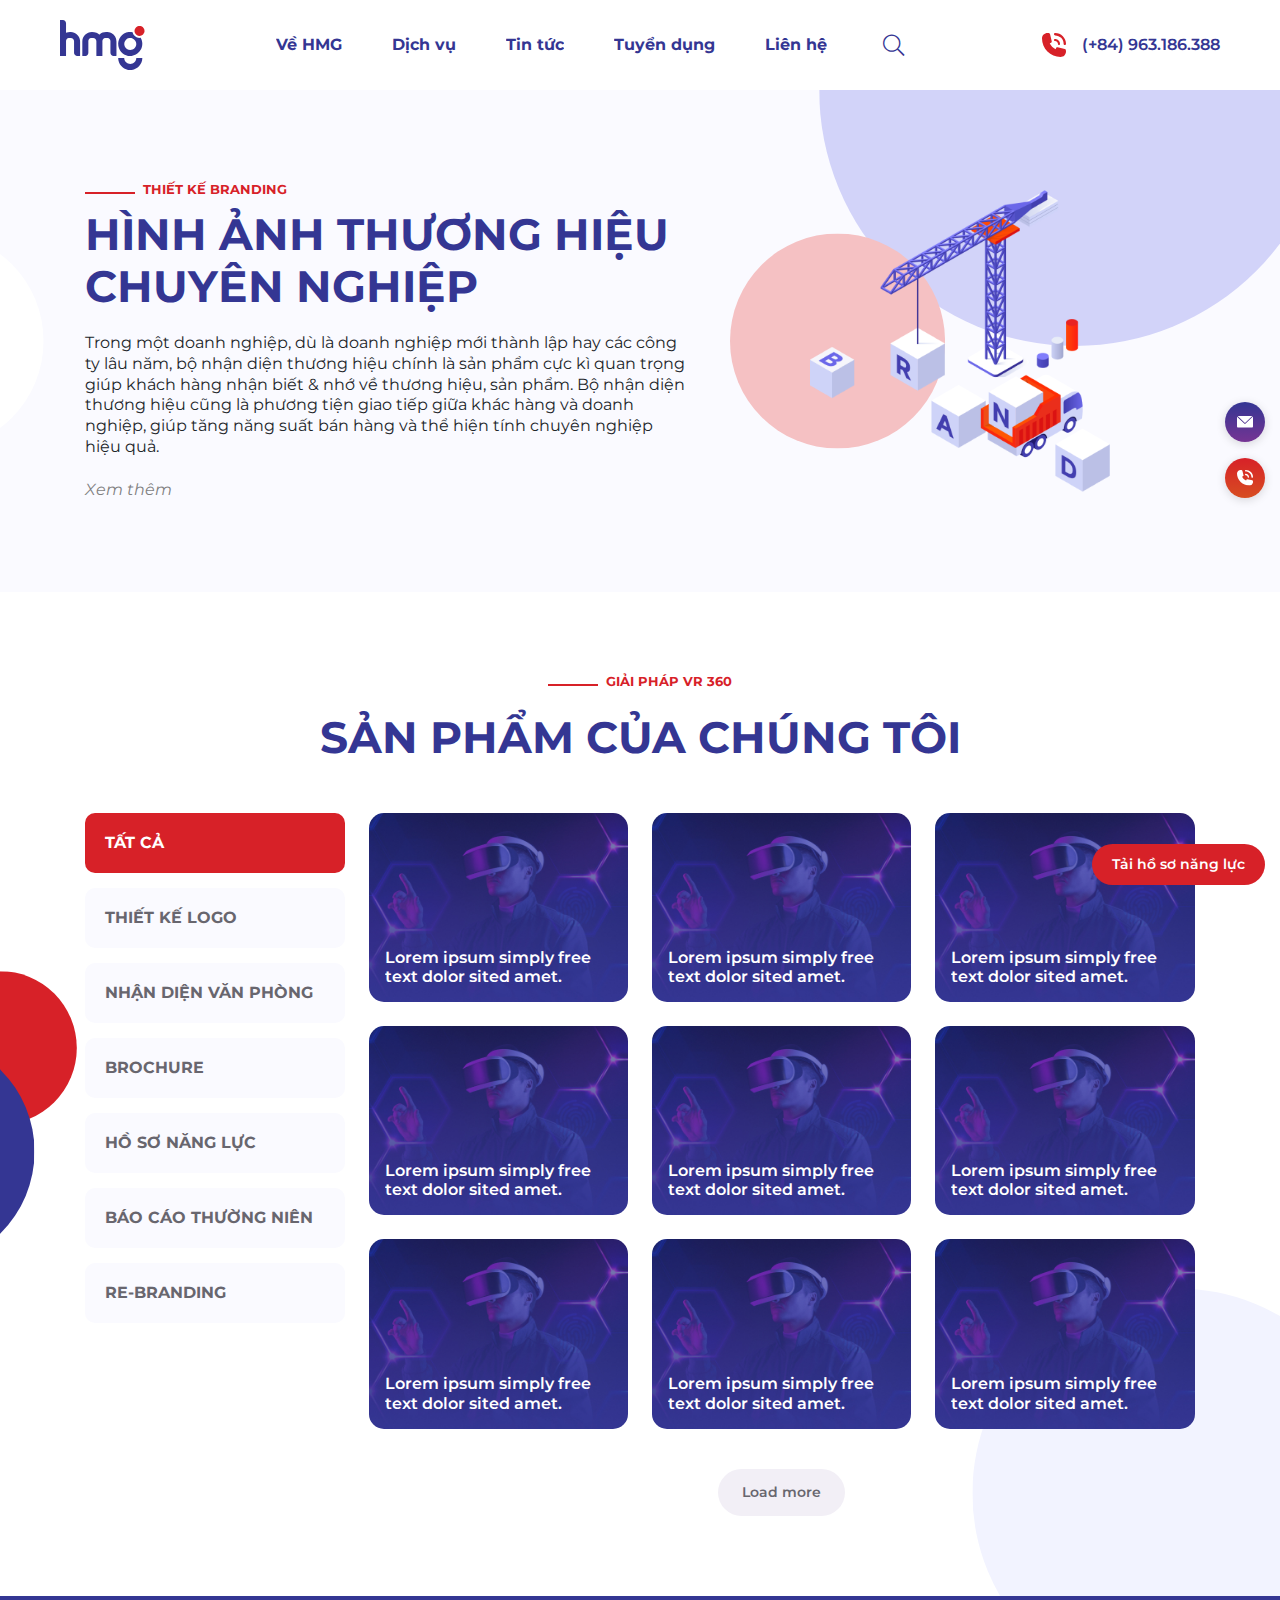
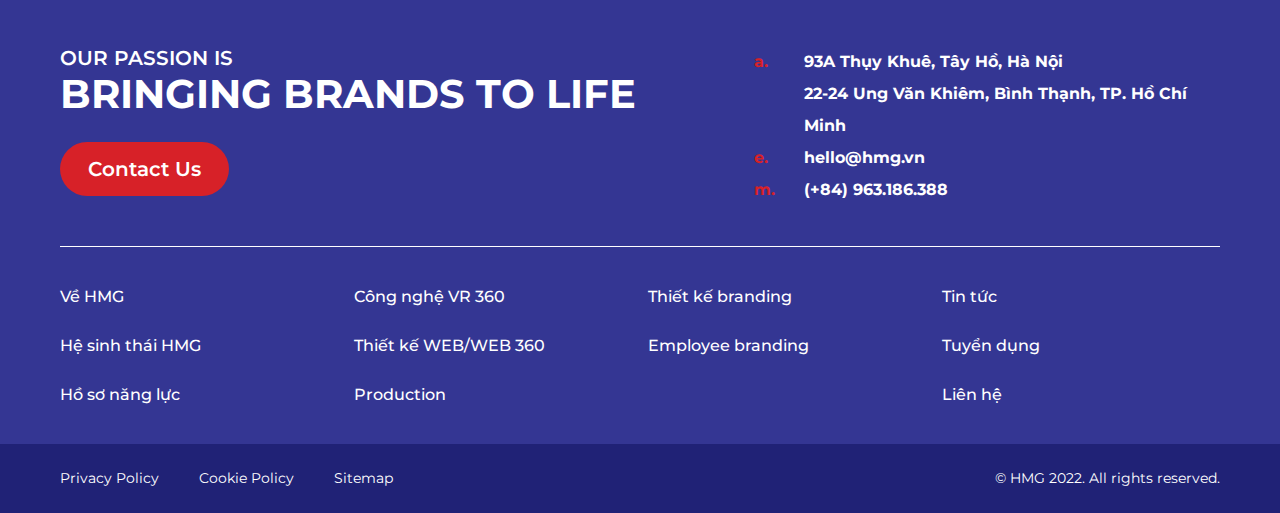
==== branding.html @ 0263c8ed "init" ====
<!DOCTYPE html>
<html lang="vi">
    <head>
        <title>Title</title>
        <meta charset="utf-8" />
        <meta name="description" content="Description" />
        <meta name="viewport" content="width=device-width, initial-scale=1, maximum-scale=1, user-scalable=no" />
        <!-- Styles-->
        <link rel="stylesheet" type="text/css" href="./css/libs.css" />
        <link rel="stylesheet" type="text/css" href="./vendor/fontawesome-pro/css/all.min.css" />
        <link rel="stylesheet" type="text/css" href="./css/app.css?v=1.0" />
        <!-- Scripts-->
        <script src="./js/libs.js?v=1.0" defer="defer"></script>
        <script src="./js/app.js?v=1.0" defer="defer"></script>
    </head>
    <body>
        <div class="page">
            <!-- header-->
            <header class="header">
                <div class="header__wrapper">
                    <div class="container-fluid">
                        <div class="header__inner"><a class="header__logo" href="./index.html"><img src="./images/logo.svg" alt="" /></a>
                            <div class="header__elements">
                                <section class="navbar js-navbar">
                                    <div class="navbar__backdrop js-navbar-toggle"></div>
                                    <div class="navbar__wrapper">
                                        <div class="navbar__header"><a class="navbar__logo" href="./index.html"><img src="./images/logo.svg" alt="" /></a>
                                            <button class="btn-toggle js-navbar-toggle ms-auto"></button>
                                        </div>
                                        <div class="navbar__body">
                                            <form class="search">
                                                <div class="input-group">
                                                    <input class="form-control" type="text" placeholder="Tìm kiếm..." />
                                                    <button class="input-group-text"><i class="far fa-search"></i></button>
                                                </div>
                                            </form>
                                            <ul class="menu menu-root">
                                                <li class="menu-item"><a class="menu-link" href="./index.html">Về HMG</a>
                                                </li>
                                                <li class="menu-item menu-item-group"><a class="menu-link" href="#!">Dịch vụ</a><span class="menu-toggle"></span>
                                                    <ul class="menu menu-sub">
                                                        <li class="menu-item"><a class="menu-link" href="./vr-360.html">Công nghệ VR 360</a>
                                                        </li>
                                                        <li class="menu-item"><a class="menu-link" href="./web-design.html">Thiết kế website</a>
                                                        </li>
                                                        <li class="menu-item"><a class="menu-link" href="./production.html">Production</a>
                                                        </li>
                                                        <li class="menu-item"><a class="menu-link" href="./branding.html">Branding</a>
                                                        </li>
                                                        <li class="menu-item menu-item-group"><a class="menu-link" href="./employer-branding.html">Employer Branding</a><span class="menu-toggle"></span>
                                                            <ul class="menu menu-sub menu-sub-2">
                                                                <li class="menu-item"><a class="menu-link" href="#!">Dropdown</a>
                                                                </li>
                                                                <li class="menu-item"><a class="menu-link" href="#!">Dropdown</a>
                                                                </li>
                                                                <li class="menu-item"><a class="menu-link" href="#!">Dropdown</a>
                                                                </li>
                                                            </ul>
                                                        </li>
                                                    </ul>
                                                </li>
                                                <li class="menu-item"><a class="menu-link" href="./news.html">Tin tức</a>
                                                </li>
                                                <li class="menu-item"><a class="menu-link" href="./recruit.html">Tuyển dụng</a>
                                                </li>
                                                <li class="menu-item"><a class="menu-link" href="./contact.html">Liên hệ</a>
                                                </li>
                                            </ul>
                                        </div>
                                    </div>
                                </section>
                                <button class="btn-search" type="button"><i class="fal fa-lg fa-search"></i></button>
                            </div><a class="btn-hotline" href="tel:(+84) 963.186.388"><img src="./images/icon-phone-call-red.svg" alt="" /><span class="ms-3">(+84) 963.186.388</span></a>
                            <button class="btn-toggle d-xl-none js-navbar-toggle ms-4"></button>
                        </div>
                    </div>
                </div>
            </header>
            <div class="page__content">
                <!-- main content-->
                <section class="section bg-light overflow-hidden banner-2">
                    <svg class="banner-2__circle-1" viewBox="0 0 100 100">
                        <circle cx="50" cy="50" r="50" fill="currentColor"></circle>
                    </svg>
                    <svg class="banner-2__circle-2" viewBox="0 0 100 100">
                        <circle cx="50" cy="50" r="50" fill="currentColor"></circle>
                    </svg>
                    <svg class="banner-2__circle-3" viewBox="0 0 100 100">
                        <circle cx="50" cy="50" r="50" fill="currentColor"></circle>
                    </svg><img class="banner-2__img" src="./images/branding.png" alt="">
                    <div class="container">
                        <div class="section__subtitle text-start mb-2"><span>THIẾT KẾ BRANDING</span></div>
                        <h2 class="section__title text-start mb-0">HÌNH ẢNH THƯƠNG HIỆU<br>CHUYÊN NGHIỆP</h2>
                        <div class="banner-2__desc mt-3 mt-lg-20">Trong một doanh nghiệp, dù là doanh nghiệp mới thành lập hay các công ty lâu năm, bộ nhận diện thương hiệu chính là sản phẩm cực kì quan trọng giúp khách hàng nhận biết & nhớ về thương hiệu, sản phẩm. Bộ nhận diện thương hiệu cũng là phương tiện giao tiếp giữa khác hàng và doanh nghiệp, giúp tăng năng suất bán hàng và thể hiện tính chuyên nghiệp hiệu quả.</div>
                        <div class="mt-3 mt-lg-20"><a class="banner-2__link" href="#!">Xem thêm</a></div>
                    </div>
                </section>
                <section class="section overflow-hidden">
                    <svg class="position-absolute top-50 start-0 text-danger" viewBox="0 0 100 100" style="z-index: -1; width: 12vw; transform: translate(-50%, -80%);">
                        <circle cx="50" cy="50" r="50" fill="currentColor"></circle>
                    </svg>
                    <svg class="position-absolute top-50 start-0 text-primary" viewBox="0 0 100 100" style="z-index: -1; width: 18vw; transform: translate(-85%, -25%);">
                        <circle cx="50" cy="50" r="50" fill="currentColor"></circle>
                    </svg>
                    <svg class="position-absolute bottom-0 end-0" viewBox="0 0 100 100" style="z-index: -1; width: 32vw; transform: translate(25%, 25%); color: #F2F3FF;">
                        <circle cx="50" cy="50" r="50" fill="currentColor"></circle>
                    </svg>
                    <div class="container">
                        <div class="section__subtitle"><span>GIẢI PHÁP VR 360</span></div>
                        <h2 class="section__title">SẢN PHẨM CỦA CHÚNG TÔI</h2>
                        <div class="row g-4 g-xxl-60">
                            <div class="col-lg-9 order-lg-1">
                                <div class="row g-3 g-xl-4">
                                    <div class="col-6 col-md-4"><a class="product" href="#!">
                                            <div class="product__frame"><img src="./images/product-1.jpg" alt="" /></div>
                                            <div class="product__overlay">
                                                <div class="product__title">Lorem ipsum simply free text dolor sited amet.</div>
                                            </div>
                                        </a>
                                    </div>
                                    <div class="col-6 col-md-4"><a class="product" href="#!">
                                            <div class="product__frame"><img src="./images/product-1.jpg" alt="" /></div>
                                            <div class="product__overlay">
                                                <div class="product__title">Lorem ipsum simply free text dolor sited amet.</div>
                                            </div>
                                        </a>
                                    </div>
                                    <div class="col-6 col-md-4"><a class="product" href="#!">
                                            <div class="product__frame"><img src="./images/product-1.jpg" alt="" /></div>
                                            <div class="product__overlay">
                                                <div class="product__title">Lorem ipsum simply free text dolor sited amet.</div>
                                            </div>
                                        </a>
                                    </div>
                                    <div class="col-6 col-md-4"><a class="product" href="#!">
                                            <div class="product__frame"><img src="./images/product-1.jpg" alt="" /></div>
                                            <div class="product__overlay">
                                                <div class="product__title">Lorem ipsum simply free text dolor sited amet.</div>
                                            </div>
                                        </a>
                                    </div>
                                    <div class="col-6 col-md-4"><a class="product" href="#!">
                                            <div class="product__frame"><img src="./images/product-1.jpg" alt="" /></div>
                                            <div class="product__overlay">
                                                <div class="product__title">Lorem ipsum simply free text dolor sited amet.</div>
                                            </div>
                                        </a>
                                    </div>
                                    <div class="col-6 col-md-4"><a class="product" href="#!">
                                            <div class="product__frame"><img src="./images/product-1.jpg" alt="" /></div>
                                            <div class="product__overlay">
                                                <div class="product__title">Lorem ipsum simply free text dolor sited amet.</div>
                                            </div>
                                        </a>
                                    </div>
                                    <div class="col-6 col-md-4"><a class="product" href="#!">
                                            <div class="product__frame"><img src="./images/product-1.jpg" alt="" /></div>
                                            <div class="product__overlay">
                                                <div class="product__title">Lorem ipsum simply free text dolor sited amet.</div>
                                            </div>
                                        </a>
                                    </div>
                                    <div class="col-6 col-md-4"><a class="product" href="#!">
                                            <div class="product__frame"><img src="./images/product-1.jpg" alt="" /></div>
                                            <div class="product__overlay">
                                                <div class="product__title">Lorem ipsum simply free text dolor sited amet.</div>
                                            </div>
                                        </a>
                                    </div>
                                    <div class="col-6 col-md-4"><a class="product" href="#!">
                                            <div class="product__frame"><img src="./images/product-1.jpg" alt="" /></div>
                                            <div class="product__overlay">
                                                <div class="product__title">Lorem ipsum simply free text dolor sited amet.</div>
                                            </div>
                                        </a>
                                    </div>
                                </div>
                                <div class="mt-4 mt-xl-40 text-center"><a class="n-btn n-btn--light" href="#!">Load more</a></div>
                            </div>
                            <div class="col-lg-3">
                                <ul class="as-menu">
                                    <li><a class="active" href="#!">TẤT CẢ</a></li>
                                    <li><a href="#!">THIẾT KẾ LOGO</a></li>
                                    <li><a href="#!">NHẬN DIỆN VĂN PHÒNG</a></li>
                                    <li><a href="#!">BROCHURE</a></li>
                                    <li><a href="#!">HỒ SƠ NĂNG LỰC</a></li>
                                    <li><a href="#!">BÁO CÁO THƯỜNG NIÊN</a></li>
                                    <li><a href="#!">RE-BRANDING</a></li>
                                </ul>
                            </div>
                        </div>
                    </div>
                </section>
            </div>
            <!-- footer-->
            <footer class="footer">
                <div class="container-fluid">
                    <div class="row gx-xxl-80 gy-30">
                        <div class="col-lg-6 col-xl-7">
                            <div class="footer__name">OUR PASSION IS<br /><strong>BRINGING BRANDS TO LIFE</strong></div>
                            <div class="mt-4 mt-xxl-40"><a class="n-btn n-btn--lg" href="./contact.html">Contact Us</a></div>
                        </div>
                        <div class="col-lg-6 col-xl-5">
                            <div class="f-contact">
                                <div class="f-contact__item">
                                    <div class="row g-0">
                                        <div class="col-auto f-contact__label">a.</div>
                                        <div class="col">93A Thụy Khuê, Tây Hồ, Hà Nội<br />22-24 Ung Văn Khiêm, Bình Thạnh, TP. Hồ Chí Minh</div>
                                    </div>
                                </div>
                                <div class="f-contact__item">
                                    <div class="row g-0">
                                        <div class="col-auto f-contact__label">e.</div>
                                        <div class="col"><a href="mailto:hello@hmg.vn">hello@hmg.vn</a></div>
                                    </div>
                                </div>
                                <div class="f-contact__item">
                                    <div class="row g-0">
                                        <div class="col-auto f-contact__label">m.</div>
                                        <div class="col"><a href="tel:(+84) 963.186.388">(+84) 963.186.388</a></div>
                                    </div>
                                </div>
                            </div>
                        </div>
                    </div>
                    <div class="border-top border-white my-30 my-xl-40 my-xxl-50"></div>
                    <div class="row g-3">
                        <div class="col-6 col-lg-3">
                            <ul class="f-menu">
                                <li><a href="#!">Về HMG</a></li>
                                <li><a href="#!">Hệ sinh thái HMG</a></li>
                                <li><a href="#!">Hồ sơ năng lực</a></li>
                            </ul>
                        </div>
                        <div class="col-6 col-lg-3">
                            <ul class="f-menu">
                                <li><a href="#!">Công nghệ VR 360</a></li>
                                <li><a href="#!">Thiết kế WEB/WEB 360</a></li>
                                <li><a href="#!">Production</a></li>
                            </ul>
                        </div>
                        <div class="col-6 col-lg-3">
                            <ul class="f-menu">
                                <li><a href="#!">Thiết kế branding</a></li>
                                <li><a href="#!">Employee branding</a></li>
                            </ul>
                        </div>
                        <div class="col-6 col-lg-3">
                            <ul class="f-menu">
                                <li><a href="#!">Tin tức</a></li>
                                <li><a href="#!">Tuyển dụng</a></li>
                                <li><a href="#!">Liên hệ</a></li>
                            </ul>
                        </div>
                    </div>
                </div>
                <div class="footer__end mt-30 mt-xl-40 mt-xxl-80">
                    <div class="container-fluid">
                        <div class="row align-items-center justify-content-between g-2">
                            <div class="col-auto">
                                <nav class="f-nav"><a href="#!">Privacy Policy</a><a href="#!">Cookie Policy</a><a href="#!">Sitemap</a>
                                </nav>
                            </div>
                            <div class="col-auto">
                                <div class="footer__copyright">© HMG 2022. All rights reserved.</div>
                            </div>
                        </div>
                    </div>
                </div>
            </footer>
        </div>
        <!-- modals + sticky widgets-->
        <nav class="sticky-btns"><a class="sticky-btns__item" href="#!"><img src="./images/icon-envelope-white.svg" alt="" /></a><a class="sticky-btns__item sticky-btns__item--red" href="#!"><img src="./images/icon-phone-call-white.svg" alt="" /></a></nav><a class="btn-download n-btn" href="#!">Tải hồ sơ năng lực</a>
    </body>
</html>
---- css/libs.css ----
@charset "UTF-8";@font-face{font-family:swiper-icons;src:url("data:application/font-woff;charset=utf-8;base64, [base64]//wADZ2x5ZgAAAywAAADMAAAD2MHtryVoZWFkAAABbAAAADAAAAA2E2+eoWhoZWEAAAGcAAAAHwAAACQC9gDzaG10eAAAAigAAAAZAAAArgJkABFsb2NhAAAC0AAAAFoAAABaFQAUGG1heHAAAAG8AAAAHwAAACAAcABAbmFtZQAAA/gAAAE5AAACXvFdBwlwb3N0AAAFNAAAAGIAAACE5s74hXjaY2BkYGAAYpf5Hu/j+W2+MnAzMYDAzaX6QjD6/4//Bxj5GA8AuRwMYGkAPywL13jaY2BkYGA88P8Agx4j+/8fQDYfA1AEBWgDAIB2BOoAeNpjYGRgYNBh4GdgYgABEMnIABJzYNADCQAACWgAsQB42mNgYfzCOIGBlYGB0YcxjYGBwR1Kf2WQZGhhYGBiYGVmgAFGBiQQkOaawtDAoMBQxXjg/wEGPcYDDA4wNUA2CCgwsAAAO4EL6gAAeNpj2M0gyAACqxgGNWBkZ2D4/wMA+xkDdgAAAHjaY2BgYGaAYBkGRgYQiAHyGMF8FgYHIM3DwMHABGQrMOgyWDLEM1T9/w8UBfEMgLzE////P/5//f/V/xv+r4eaAAeMbAxwIUYmIMHEgKYAYjUcsDAwsLKxc3BycfPw8jEQA/[base64]/uznmfPFBNODM2K7MTQ45YEAZqGP81AmGGcF3iPqOop0r1SPTaTbVkfUe4HXj97wYE+yNwWYxwWu4v1ugWHgo3S1XdZEVqWM7ET0cfnLGxWfkgR42o2PvWrDMBSFj/IHLaF0zKjRgdiVMwScNRAoWUoH78Y2icB/yIY09An6AH2Bdu/UB+yxopYshQiEvnvu0dURgDt8QeC8PDw7Fpji3fEA4z/PEJ6YOB5hKh4dj3EvXhxPqH/SKUY3rJ7srZ4FZnh1PMAtPhwP6fl2PMJMPDgeQ4rY8YT6Gzao0eAEA409DuggmTnFnOcSCiEiLMgxCiTI6Cq5DZUd3Qmp10vO0LaLTd2cjN4fOumlc7lUYbSQcZFkutRG7g6JKZKy0RmdLY680CDnEJ+UMkpFFe1RN7nxdVpXrC4aTtnaurOnYercZg2YVmLN/d/gczfEimrE/fs/bOuq29Zmn8tloORaXgZgGa78yO9/cnXm2BpaGvq25Dv9S4E9+5SIc9PqupJKhYFSSl47+Qcr1mYNAAAAeNptw0cKwkAAAMDZJA8Q7OUJvkLsPfZ6zFVERPy8qHh2YER+3i/BP83vIBLLySsoKimrqKqpa2hp6+jq6RsYGhmbmJqZSy0sraxtbO3sHRydnEMU4uR6yx7JJXveP7WrDycAAAAAAAH//wACeNpjYGRgYOABYhkgZgJCZgZNBkYGLQZtIJsFLMYAAAw3ALgAeNolizEKgDAQBCchRbC2sFER0YD6qVQiBCv/H9ezGI6Z5XBAw8CBK/m5iQQVauVbXLnOrMZv2oLdKFa8Pjuru2hJzGabmOSLzNMzvutpB3N42mNgZGBg4GKQYzBhYMxJLMlj4GBgAYow/P/PAJJhLM6sSoWKfWCAAwDAjgbRAAB42mNgYGBkAIIbCZo5IPrmUn0hGA0AO8EFTQAA") format("woff");font-weight:400;font-style:normal}:root{--swiper-theme-color:#007aff}.swiper-container{margin-left:auto;margin-right:auto;position:relative;overflow:hidden;list-style:none;padding:0;z-index:1}.swiper-container-vertical>.swiper-wrapper{flex-direction:column}.swiper-wrapper{position:relative;width:100%;height:100%;z-index:1;display:flex;transition-property:transform;box-sizing:content-box}.swiper-container-android .swiper-slide,.swiper-wrapper{transform:translate3d(0,0,0)}.swiper-container-multirow>.swiper-wrapper{flex-wrap:wrap}.swiper-container-multirow-column>.swiper-wrapper{flex-wrap:wrap;flex-direction:column}.swiper-container-free-mode>.swiper-wrapper{transition-timing-function:ease-out;margin:0 auto}.swiper-slide{flex-shrink:0;width:100%;height:100%;position:relative;transition-property:transform}.swiper-slide-invisible-blank{visibility:hidden}.swiper-container-autoheight,.swiper-container-autoheight .swiper-slide{height:auto}.swiper-container-autoheight .swiper-wrapper{align-items:flex-start;transition-property:transform,height}.swiper-container-3d{perspective:1200px}.swiper-container-3d .swiper-cube-shadow,.swiper-container-3d .swiper-slide,.swiper-container-3d .swiper-slide-shadow-bottom,.swiper-container-3d .swiper-slide-shadow-left,.swiper-container-3d .swiper-slide-shadow-right,.swiper-container-3d .swiper-slide-shadow-top,.swiper-container-3d .swiper-wrapper{transform-style:preserve-3d}.swiper-container-3d .swiper-slide-shadow-bottom,.swiper-container-3d .swiper-slide-shadow-left,.swiper-container-3d .swiper-slide-shadow-right,.swiper-container-3d .swiper-slide-shadow-top{position:absolute;left:0;top:0;width:100%;height:100%;pointer-events:none;z-index:10}.swiper-container-3d .swiper-slide-shadow-left{background-image:linear-gradient(to left,rgba(0,0,0,.5),rgba(0,0,0,0))}.swiper-container-3d .swiper-slide-shadow-right{background-image:linear-gradient(to right,rgba(0,0,0,.5),rgba(0,0,0,0))}.swiper-container-3d .swiper-slide-shadow-top{background-image:linear-gradient(to top,rgba(0,0,0,.5),rgba(0,0,0,0))}.swiper-container-3d .swiper-slide-shadow-bottom{background-image:linear-gradient(to bottom,rgba(0,0,0,.5),rgba(0,0,0,0))}.swiper-container-css-mode>.swiper-wrapper{overflow:auto;scrollbar-width:none;-ms-overflow-style:none}.swiper-container-css-mode>.swiper-wrapper::-webkit-scrollbar{display:none}.swiper-container-css-mode>.swiper-wrapper>.swiper-slide{scroll-snap-align:start start}.swiper-container-horizontal.swiper-container-css-mode>.swiper-wrapper{scroll-snap-type:x mandatory}.swiper-container-vertical.swiper-container-css-mode>.swiper-wrapper{scroll-snap-type:y mandatory}:root{--swiper-navigation-size:44px}.swiper-button-next,.swiper-button-prev{position:absolute;top:50%;width:calc(var(--swiper-navigation-size)/ 44 * 27);height:var(--swiper-navigation-size);margin-top:calc(-1 * var(--swiper-navigation-size)/ 2);z-index:10;cursor:pointer;display:flex;align-items:center;justify-content:center;color:var(--swiper-navigation-color,var(--swiper-theme-color))}.swiper-button-next.swiper-button-disabled,.swiper-button-prev.swiper-button-disabled{opacity:.35;cursor:auto;pointer-events:none}.swiper-button-next:after,.swiper-button-prev:after{font-family:swiper-icons;font-size:var(--swiper-navigation-size);text-transform:none!important;letter-spacing:0;text-transform:none;font-variant:initial;line-height:1}.swiper-button-prev,.swiper-container-rtl .swiper-button-next{left:10px;right:auto}.swiper-button-prev:after,.swiper-container-rtl .swiper-button-next:after{content:'prev'}.swiper-button-next,.swiper-container-rtl .swiper-button-prev{right:10px;left:auto}.swiper-button-next:after,.swiper-container-rtl .swiper-button-prev:after{content:'next'}.swiper-button-next.swiper-button-white,.swiper-button-prev.swiper-button-white{--swiper-navigation-color:#ffffff}.swiper-button-next.swiper-button-black,.swiper-button-prev.swiper-button-black{--swiper-navigation-color:#000000}.swiper-button-lock{display:none}.swiper-pagination{position:absolute;text-align:center;transition:.3s opacity;transform:translate3d(0,0,0);z-index:10}.swiper-pagination.swiper-pagination-hidden{opacity:0}.swiper-container-horizontal>.swiper-pagination-bullets,.swiper-pagination-custom,.swiper-pagination-fraction{bottom:10px;left:0;width:100%}.swiper-pagination-bullets-dynamic{overflow:hidden;font-size:0}.swiper-pagination-bullets-dynamic .swiper-pagination-bullet{transform:scale(.33);position:relative}.swiper-pagination-bullets-dynamic .swiper-pagination-bullet-active{transform:scale(1)}.swiper-pagination-bullets-dynamic .swiper-pagination-bullet-active-main{transform:scale(1)}.swiper-pagination-bullets-dynamic .swiper-pagination-bullet-active-prev{transform:scale(.66)}.swiper-pagination-bullets-dynamic .swiper-pagination-bullet-active-prev-prev{transform:scale(.33)}.swiper-pagination-bullets-dynamic .swiper-pagination-bullet-active-next{transform:scale(.66)}.swiper-pagination-bullets-dynamic .swiper-pagination-bullet-active-next-next{transform:scale(.33)}.swiper-pagination-bullet{width:8px;height:8px;display:inline-block;border-radius:100%;background:#000;opacity:.2}button.swiper-pagination-bullet{border:none;margin:0;padding:0;box-shadow:none;-webkit-appearance:none;-moz-appearance:none;appearance:none}.swiper-pagination-clickable .swiper-pagination-bullet{cursor:pointer}.swiper-pagination-bullet-active{opacity:1;background:var(--swiper-pagination-color,var(--swiper-theme-color))}.swiper-container-vertical>.swiper-pagination-bullets{right:10px;top:50%;transform:translate3d(0,-50%,0)}.swiper-container-vertical>.swiper-pagination-bullets .swiper-pagination-bullet{margin:6px 0;display:block}.swiper-container-vertical>.swiper-pagination-bullets.swiper-pagination-bullets-dynamic{top:50%;transform:translateY(-50%);width:8px}.swiper-container-vertical>.swiper-pagination-bullets.swiper-pagination-bullets-dynamic .swiper-pagination-bullet{display:inline-block;transition:.2s transform,.2s top}.swiper-container-horizontal>.swiper-pagination-bullets .swiper-pagination-bullet{margin:0 4px}.swiper-container-horizontal>.swiper-pagination-bullets.swiper-pagination-bullets-dynamic{left:50%;transform:translateX(-50%);white-space:nowrap}.swiper-container-horizontal>.swiper-pagination-bullets.swiper-pagination-bullets-dynamic .swiper-pagination-bullet{transition:.2s transform,.2s left}.swiper-container-horizontal.swiper-container-rtl>.swiper-pagination-bullets-dynamic .swiper-pagination-bullet{transition:.2s transform,.2s right}.swiper-pagination-progressbar{background:rgba(0,0,0,.25);position:absolute}.swiper-pagination-progressbar .swiper-pagination-progressbar-fill{background:var(--swiper-pagination-color,var(--swiper-theme-color));position:absolute;left:0;top:0;width:100%;height:100%;transform:scale(0);transform-origin:left top}.swiper-container-rtl .swiper-pagination-progressbar .swiper-pagination-progressbar-fill{transform-origin:right top}.swiper-container-horizontal>.swiper-pagination-progressbar,.swiper-container-vertical>.swiper-pagination-progressbar.swiper-pagination-progressbar-opposite{width:100%;height:4px;left:0;top:0}.swiper-container-horizontal>.swiper-pagination-progressbar.swiper-pagination-progressbar-opposite,.swiper-container-vertical>.swiper-pagination-progressbar{width:4px;height:100%;left:0;top:0}.swiper-pagination-white{--swiper-pagination-color:#ffffff}.swiper-pagination-black{--swiper-pagination-color:#000000}.swiper-pagination-lock{display:none}.swiper-scrollbar{border-radius:10px;position:relative;-ms-touch-action:none;background:rgba(0,0,0,.1)}.swiper-container-horizontal>.swiper-scrollbar{position:absolute;left:1%;bottom:3px;z-index:50;height:5px;width:98%}.swiper-container-vertical>.swiper-scrollbar{position:absolute;right:3px;top:1%;z-index:50;width:5px;height:98%}.swiper-scrollbar-drag{height:100%;width:100%;position:relative;background:rgba(0,0,0,.5);border-radius:10px;left:0;top:0}.swiper-scrollbar-cursor-drag{cursor:move}.swiper-scrollbar-lock{display:none}.swiper-zoom-container{width:100%;height:100%;display:flex;justify-content:center;align-items:center;text-align:center}.swiper-zoom-container>canvas,.swiper-zoom-container>img,.swiper-zoom-container>svg{max-width:100%;max-height:100%;object-fit:contain}.swiper-slide-zoomed{cursor:move}.swiper-lazy-preloader{width:42px;height:42px;position:absolute;left:50%;top:50%;margin-left:-21px;margin-top:-21px;z-index:10;transform-origin:50%;animation:swiper-preloader-spin 1s infinite linear;box-sizing:border-box;border:4px solid var(--swiper-preloader-color,var(--swiper-theme-color));border-radius:50%;border-top-color:transparent}.swiper-lazy-preloader-white{--swiper-preloader-color:#fff}.swiper-lazy-preloader-black{--swiper-preloader-color:#000}@keyframes swiper-preloader-spin{100%{transform:rotate(360deg)}}.swiper-container .swiper-notification{position:absolute;left:0;top:0;pointer-events:none;opacity:0;z-index:-1000}.swiper-container-fade.swiper-container-free-mode .swiper-slide{transition-timing-function:ease-out}.swiper-container-fade .swiper-slide{pointer-events:none;transition-property:opacity}.swiper-container-fade .swiper-slide .swiper-slide{pointer-events:none}.swiper-container-fade .swiper-slide-active,.swiper-container-fade .swiper-slide-active .swiper-slide-active{pointer-events:auto}.swiper-container-cube{overflow:visible}.swiper-container-cube .swiper-slide{pointer-events:none;-webkit-backface-visibility:hidden;backface-visibility:hidden;z-index:1;visibility:hidden;transform-origin:0 0;width:100%;height:100%}.swiper-container-cube .swiper-slide .swiper-slide{pointer-events:none}.swiper-container-cube.swiper-container-rtl .swiper-slide{transform-origin:100% 0}.swiper-container-cube .swiper-slide-active,.swiper-container-cube .swiper-slide-active .swiper-slide-active{pointer-events:auto}.swiper-container-cube .swiper-slide-active,.swiper-container-cube .swiper-slide-next,.swiper-container-cube .swiper-slide-next+.swiper-slide,.swiper-container-cube .swiper-slide-prev{pointer-events:auto;visibility:visible}.swiper-container-cube .swiper-slide-shadow-bottom,.swiper-container-cube .swiper-slide-shadow-left,.swiper-container-cube .swiper-slide-shadow-right,.swiper-container-cube .swiper-slide-shadow-top{z-index:0;-webkit-backface-visibility:hidden;backface-visibility:hidden}.swiper-container-cube .swiper-cube-shadow{position:absolute;left:0;bottom:0;width:100%;height:100%;background:#000;opacity:.6;-webkit-filter:blur(50px);filter:blur(50px);z-index:0}.swiper-container-flip{overflow:visible}.swiper-container-flip .swiper-slide{pointer-events:none;-webkit-backface-visibility:hidden;backface-visibility:hidden;z-index:1}.swiper-container-flip .swiper-slide .swiper-slide{pointer-events:none}.swiper-container-flip .swiper-slide-active,.swiper-container-flip .swiper-slide-active .swiper-slide-active{pointer-events:auto}.swiper-container-flip .swiper-slide-shadow-bottom,.swiper-container-flip .swiper-slide-shadow-left,.swiper-container-flip .swiper-slide-shadow-right,.swiper-container-flip .swiper-slide-shadow-top{z-index:0;-webkit-backface-visibility:hidden;backface-visibility:hidden}/*!
 * animate.css -https://daneden.github.io/animate.css/
 * Version - 3.7.2
 * Licensed under the MIT license - http://opensource.org/licenses/MIT
 *
 * Copyright (c) 2019 Daniel Eden
 */@-webkit-keyframes bounce{0%,20%,53%,80%,to{-webkit-animation-timing-function:cubic-bezier(.215,.61,.355,1);animation-timing-function:cubic-bezier(.215,.61,.355,1);-webkit-transform:translateZ(0);transform:translateZ(0)}40%,43%{-webkit-animation-timing-function:cubic-bezier(.755,.05,.855,.06);animation-timing-function:cubic-bezier(.755,.05,.855,.06);-webkit-transform:translate3d(0,-30px,0);transform:translate3d(0,-30px,0)}70%{-webkit-animation-timing-function:cubic-bezier(.755,.05,.855,.06);animation-timing-function:cubic-bezier(.755,.05,.855,.06);-webkit-transform:translate3d(0,-15px,0);transform:translate3d(0,-15px,0)}90%{-webkit-transform:translate3d(0,-4px,0);transform:translate3d(0,-4px,0)}}@keyframes bounce{0%,20%,53%,80%,to{-webkit-animation-timing-function:cubic-bezier(.215,.61,.355,1);animation-timing-function:cubic-bezier(.215,.61,.355,1);-webkit-transform:translateZ(0);transform:translateZ(0)}40%,43%{-webkit-animation-timing-function:cubic-bezier(.755,.05,.855,.06);animation-timing-function:cubic-bezier(.755,.05,.855,.06);-webkit-transform:translate3d(0,-30px,0);transform:translate3d(0,-30px,0)}70%{-webkit-animation-timing-function:cubic-bezier(.755,.05,.855,.06);animation-timing-function:cubic-bezier(.755,.05,.855,.06);-webkit-transform:translate3d(0,-15px,0);transform:translate3d(0,-15px,0)}90%{-webkit-transform:translate3d(0,-4px,0);transform:translate3d(0,-4px,0)}}.bounce{-webkit-animation-name:bounce;animation-name:bounce;-webkit-transform-origin:center bottom;transform-origin:center bottom}@-webkit-keyframes flash{0%,50%,to{opacity:1}25%,75%{opacity:0}}@keyframes flash{0%,50%,to{opacity:1}25%,75%{opacity:0}}.flash{-webkit-animation-name:flash;animation-name:flash}@-webkit-keyframes pulse{0%{-webkit-transform:scaleX(1);transform:scaleX(1)}50%{-webkit-transform:scale3d(1.05,1.05,1.05);transform:scale3d(1.05,1.05,1.05)}to{-webkit-transform:scaleX(1);transform:scaleX(1)}}@keyframes pulse{0%{-webkit-transform:scaleX(1);transform:scaleX(1)}50%{-webkit-transform:scale3d(1.05,1.05,1.05);transform:scale3d(1.05,1.05,1.05)}to{-webkit-transform:scaleX(1);transform:scaleX(1)}}.pulse{-webkit-animation-name:pulse;animation-name:pulse}@-webkit-keyframes rubberBand{0%{-webkit-transform:scaleX(1);transform:scaleX(1)}30%{-webkit-transform:scale3d(1.25,.75,1);transform:scale3d(1.25,.75,1)}40%{-webkit-transform:scale3d(.75,1.25,1);transform:scale3d(.75,1.25,1)}50%{-webkit-transform:scale3d(1.15,.85,1);transform:scale3d(1.15,.85,1)}65%{-webkit-transform:scale3d(.95,1.05,1);transform:scale3d(.95,1.05,1)}75%{-webkit-transform:scale3d(1.05,.95,1);transform:scale3d(1.05,.95,1)}to{-webkit-transform:scaleX(1);transform:scaleX(1)}}@keyframes rubberBand{0%{-webkit-transform:scaleX(1);transform:scaleX(1)}30%{-webkit-transform:scale3d(1.25,.75,1);transform:scale3d(1.25,.75,1)}40%{-webkit-transform:scale3d(.75,1.25,1);transform:scale3d(.75,1.25,1)}50%{-webkit-transform:scale3d(1.15,.85,1);transform:scale3d(1.15,.85,1)}65%{-webkit-transform:scale3d(.95,1.05,1);transform:scale3d(.95,1.05,1)}75%{-webkit-transform:scale3d(1.05,.95,1);transform:scale3d(1.05,.95,1)}to{-webkit-transform:scaleX(1);transform:scaleX(1)}}.rubberBand{-webkit-animation-name:rubberBand;animation-name:rubberBand}@-webkit-keyframes shake{0%,to{-webkit-transform:translateZ(0);transform:translateZ(0)}10%,30%,50%,70%,90%{-webkit-transform:translate3d(-10px,0,0);transform:translate3d(-10px,0,0)}20%,40%,60%,80%{-webkit-transform:translate3d(10px,0,0);transform:translate3d(10px,0,0)}}@keyframes shake{0%,to{-webkit-transform:translateZ(0);transform:translateZ(0)}10%,30%,50%,70%,90%{-webkit-transform:translate3d(-10px,0,0);transform:translate3d(-10px,0,0)}20%,40%,60%,80%{-webkit-transform:translate3d(10px,0,0);transform:translate3d(10px,0,0)}}.shake{-webkit-animation-name:shake;animation-name:shake}@-webkit-keyframes headShake{0%{-webkit-transform:translateX(0);transform:translateX(0)}6.5%{-webkit-transform:translateX(-6px) rotateY(-9deg);transform:translateX(-6px) rotateY(-9deg)}18.5%{-webkit-transform:translateX(5px) rotateY(7deg);transform:translateX(5px) rotateY(7deg)}31.5%{-webkit-transform:translateX(-3px) rotateY(-5deg);transform:translateX(-3px) rotateY(-5deg)}43.5%{-webkit-transform:translateX(2px) rotateY(3deg);transform:translateX(2px) rotateY(3deg)}50%{-webkit-transform:translateX(0);transform:translateX(0)}}@keyframes headShake{0%{-webkit-transform:translateX(0);transform:translateX(0)}6.5%{-webkit-transform:translateX(-6px) rotateY(-9deg);transform:translateX(-6px) rotateY(-9deg)}18.5%{-webkit-transform:translateX(5px) rotateY(7deg);transform:translateX(5px) rotateY(7deg)}31.5%{-webkit-transform:translateX(-3px) rotateY(-5deg);transform:translateX(-3px) rotateY(-5deg)}43.5%{-webkit-transform:translateX(2px) rotateY(3deg);transform:translateX(2px) rotateY(3deg)}50%{-webkit-transform:translateX(0);transform:translateX(0)}}.headShake{-webkit-animation-timing-function:ease-in-out;animation-timing-function:ease-in-out;-webkit-animation-name:headShake;animation-name:headShake}@-webkit-keyframes swing{20%{-webkit-transform:rotate(15deg);transform:rotate(15deg)}40%{-webkit-transform:rotate(-10deg);transform:rotate(-10deg)}60%{-webkit-transform:rotate(5deg);transform:rotate(5deg)}80%{-webkit-transform:rotate(-5deg);transform:rotate(-5deg)}to{-webkit-transform:rotate(0);transform:rotate(0)}}@keyframes swing{20%{-webkit-transform:rotate(15deg);transform:rotate(15deg)}40%{-webkit-transform:rotate(-10deg);transform:rotate(-10deg)}60%{-webkit-transform:rotate(5deg);transform:rotate(5deg)}80%{-webkit-transform:rotate(-5deg);transform:rotate(-5deg)}to{-webkit-transform:rotate(0);transform:rotate(0)}}.swing{-webkit-transform-origin:top center;transform-origin:top center;-webkit-animation-name:swing;animation-name:swing}@-webkit-keyframes tada{0%{-webkit-transform:scaleX(1);transform:scaleX(1)}10%,20%{-webkit-transform:scale3d(.9,.9,.9) rotate(-3deg);transform:scale3d(.9,.9,.9) rotate(-3deg)}30%,50%,70%,90%{-webkit-transform:scale3d(1.1,1.1,1.1) rotate(3deg);transform:scale3d(1.1,1.1,1.1) rotate(3deg)}40%,60%,80%{-webkit-transform:scale3d(1.1,1.1,1.1) rotate(-3deg);transform:scale3d(1.1,1.1,1.1) rotate(-3deg)}to{-webkit-transform:scaleX(1);transform:scaleX(1)}}@keyframes tada{0%{-webkit-transform:scaleX(1);transform:scaleX(1)}10%,20%{-webkit-transform:scale3d(.9,.9,.9) rotate(-3deg);transform:scale3d(.9,.9,.9) rotate(-3deg)}30%,50%,70%,90%{-webkit-transform:scale3d(1.1,1.1,1.1) rotate(3deg);transform:scale3d(1.1,1.1,1.1) rotate(3deg)}40%,60%,80%{-webkit-transform:scale3d(1.1,1.1,1.1) rotate(-3deg);transform:scale3d(1.1,1.1,1.1) rotate(-3deg)}to{-webkit-transform:scaleX(1);transform:scaleX(1)}}.tada{-webkit-animation-name:tada;animation-name:tada}@-webkit-keyframes wobble{0%{-webkit-transform:translateZ(0);transform:translateZ(0)}15%{-webkit-transform:translate3d(-25%,0,0) rotate(-5deg);transform:translate3d(-25%,0,0) rotate(-5deg)}30%{-webkit-transform:translate3d(20%,0,0) rotate(3deg);transform:translate3d(20%,0,0) rotate(3deg)}45%{-webkit-transform:translate3d(-15%,0,0) rotate(-3deg);transform:translate3d(-15%,0,0) rotate(-3deg)}60%{-webkit-transform:translate3d(10%,0,0) rotate(2deg);transform:translate3d(10%,0,0) rotate(2deg)}75%{-webkit-transform:translate3d(-5%,0,0) rotate(-1deg);transform:translate3d(-5%,0,0) rotate(-1deg)}to{-webkit-transform:translateZ(0);transform:translateZ(0)}}@keyframes wobble{0%{-webkit-transform:translateZ(0);transform:translateZ(0)}15%{-webkit-transform:translate3d(-25%,0,0) rotate(-5deg);transform:translate3d(-25%,0,0) rotate(-5deg)}30%{-webkit-transform:translate3d(20%,0,0) rotate(3deg);transform:translate3d(20%,0,0) rotate(3deg)}45%{-webkit-transform:translate3d(-15%,0,0) rotate(-3deg);transform:translate3d(-15%,0,0) rotate(-3deg)}60%{-webkit-transform:translate3d(10%,0,0) rotate(2deg);transform:translate3d(10%,0,0) rotate(2deg)}75%{-webkit-transform:translate3d(-5%,0,0) rotate(-1deg);transform:translate3d(-5%,0,0) rotate(-1deg)}to{-webkit-transform:translateZ(0);transform:translateZ(0)}}.wobble{-webkit-animation-name:wobble;animation-name:wobble}@-webkit-keyframes jello{0%,11.1%,to{-webkit-transform:translateZ(0);transform:translateZ(0)}22.2%{-webkit-transform:skewX(-12.5deg) skewY(-12.5deg);transform:skewX(-12.5deg) skewY(-12.5deg)}33.3%{-webkit-transform:skewX(6.25deg) skewY(6.25deg);transform:skewX(6.25deg) skewY(6.25deg)}44.4%{-webkit-transform:skewX(-3.125deg) skewY(-3.125deg);transform:skewX(-3.125deg) skewY(-3.125deg)}55.5%{-webkit-transform:skewX(1.5625deg) skewY(1.5625deg);transform:skewX(1.5625deg) skewY(1.5625deg)}66.6%{-webkit-transform:skewX(-.78125deg) skewY(-.78125deg);transform:skewX(-.78125deg) skewY(-.78125deg)}77.7%{-webkit-transform:skewX(.390625deg) skewY(.390625deg);transform:skewX(.390625deg) skewY(.390625deg)}88.8%{-webkit-transform:skewX(-.1953125deg) skewY(-.1953125deg);transform:skewX(-.1953125deg) skewY(-.1953125deg)}}@keyframes jello{0%,11.1%,to{-webkit-transform:translateZ(0);transform:translateZ(0)}22.2%{-webkit-transform:skewX(-12.5deg) skewY(-12.5deg);transform:skewX(-12.5deg) skewY(-12.5deg)}33.3%{-webkit-transform:skewX(6.25deg) skewY(6.25deg);transform:skewX(6.25deg) skewY(6.25deg)}44.4%{-webkit-transform:skewX(-3.125deg) skewY(-3.125deg);transform:skewX(-3.125deg) skewY(-3.125deg)}55.5%{-webkit-transform:skewX(1.5625deg) skewY(1.5625deg);transform:skewX(1.5625deg) skewY(1.5625deg)}66.6%{-webkit-transform:skewX(-.78125deg) skewY(-.78125deg);transform:skewX(-.78125deg) skewY(-.78125deg)}77.7%{-webkit-transform:skewX(.390625deg) skewY(.390625deg);transform:skewX(.390625deg) skewY(.390625deg)}88.8%{-webkit-transform:skewX(-.1953125deg) skewY(-.1953125deg);transform:skewX(-.1953125deg) skewY(-.1953125deg)}}.jello{-webkit-animation-name:jello;animation-name:jello;-webkit-transform-origin:center;transform-origin:center}@-webkit-keyframes heartBeat{0%{-webkit-transform:scale(1);transform:scale(1)}14%{-webkit-transform:scale(1.3);transform:scale(1.3)}28%{-webkit-transform:scale(1);transform:scale(1)}42%{-webkit-transform:scale(1.3);transform:scale(1.3)}70%{-webkit-transform:scale(1);transform:scale(1)}}@keyframes heartBeat{0%{-webkit-transform:scale(1);transform:scale(1)}14%{-webkit-transform:scale(1.3);transform:scale(1.3)}28%{-webkit-transform:scale(1);transform:scale(1)}42%{-webkit-transform:scale(1.3);transform:scale(1.3)}70%{-webkit-transform:scale(1);transform:scale(1)}}.heartBeat{-webkit-animation-name:heartBeat;animation-name:heartBeat;-webkit-animation-duration:1.3s;animation-duration:1.3s;-webkit-animation-timing-function:ease-in-out;animation-timing-function:ease-in-out}@-webkit-keyframes bounceIn{0%,20%,40%,60%,80%,to{-webkit-animation-timing-function:cubic-bezier(.215,.61,.355,1);animation-timing-function:cubic-bezier(.215,.61,.355,1)}0%{opacity:0;-webkit-transform:scale3d(.3,.3,.3);transform:scale3d(.3,.3,.3)}20%{-webkit-transform:scale3d(1.1,1.1,1.1);transform:scale3d(1.1,1.1,1.1)}40%{-webkit-transform:scale3d(.9,.9,.9);transform:scale3d(.9,.9,.9)}60%{opacity:1;-webkit-transform:scale3d(1.03,1.03,1.03);transform:scale3d(1.03,1.03,1.03)}80%{-webkit-transform:scale3d(.97,.97,.97);transform:scale3d(.97,.97,.97)}to{opacity:1;-webkit-transform:scaleX(1);transform:scaleX(1)}}@keyframes bounceIn{0%,20%,40%,60%,80%,to{-webkit-animation-timing-function:cubic-bezier(.215,.61,.355,1);animation-timing-function:cubic-bezier(.215,.61,.355,1)}0%{opacity:0;-webkit-transform:scale3d(.3,.3,.3);transform:scale3d(.3,.3,.3)}20%{-webkit-transform:scale3d(1.1,1.1,1.1);transform:scale3d(1.1,1.1,1.1)}40%{-webkit-transform:scale3d(.9,.9,.9);transform:scale3d(.9,.9,.9)}60%{opacity:1;-webkit-transform:scale3d(1.03,1.03,1.03);transform:scale3d(1.03,1.03,1.03)}80%{-webkit-transform:scale3d(.97,.97,.97);transform:scale3d(.97,.97,.97)}to{opacity:1;-webkit-transform:scaleX(1);transform:scaleX(1)}}.bounceIn{-webkit-animation-duration:.75s;animation-duration:.75s;-webkit-animation-name:bounceIn;animation-name:bounceIn}@-webkit-keyframes bounceInDown{0%,60%,75%,90%,to{-webkit-animation-timing-function:cubic-bezier(.215,.61,.355,1);animation-timing-function:cubic-bezier(.215,.61,.355,1)}0%{opacity:0;-webkit-transform:translate3d(0,-3000px,0);transform:translate3d(0,-3000px,0)}60%{opacity:1;-webkit-transform:translate3d(0,25px,0);transform:translate3d(0,25px,0)}75%{-webkit-transform:translate3d(0,-10px,0);transform:translate3d(0,-10px,0)}90%{-webkit-transform:translate3d(0,5px,0);transform:translate3d(0,5px,0)}to{-webkit-transform:translateZ(0);transform:translateZ(0)}}@keyframes bounceInDown{0%,60%,75%,90%,to{-webkit-animation-timing-function:cubic-bezier(.215,.61,.355,1);animation-timing-function:cubic-bezier(.215,.61,.355,1)}0%{opacity:0;-webkit-transform:translate3d(0,-3000px,0);transform:translate3d(0,-3000px,0)}60%{opacity:1;-webkit-transform:translate3d(0,25px,0);transform:translate3d(0,25px,0)}75%{-webkit-transform:translate3d(0,-10px,0);transform:translate3d(0,-10px,0)}90%{-webkit-transform:translate3d(0,5px,0);transform:translate3d(0,5px,0)}to{-webkit-transform:translateZ(0);transform:translateZ(0)}}.bounceInDown{-webkit-animation-name:bounceInDown;animation-name:bounceInDown}@-webkit-keyframes bounceInLeft{0%,60%,75%,90%,to{-webkit-animation-timing-function:cubic-bezier(.215,.61,.355,1);animation-timing-function:cubic-bezier(.215,.61,.355,1)}0%{opacity:0;-webkit-transform:translate3d(-3000px,0,0);transform:translate3d(-3000px,0,0)}60%{opacity:1;-webkit-transform:translate3d(25px,0,0);transform:translate3d(25px,0,0)}75%{-webkit-transform:translate3d(-10px,0,0);transform:translate3d(-10px,0,0)}90%{-webkit-transform:translate3d(5px,0,0);transform:translate3d(5px,0,0)}to{-webkit-transform:translateZ(0);transform:translateZ(0)}}@keyframes bounceInLeft{0%,60%,75%,90%,to{-webkit-animation-timing-function:cubic-bezier(.215,.61,.355,1);animation-timing-function:cubic-bezier(.215,.61,.355,1)}0%{opacity:0;-webkit-transform:translate3d(-3000px,0,0);transform:translate3d(-3000px,0,0)}60%{opacity:1;-webkit-transform:translate3d(25px,0,0);transform:translate3d(25px,0,0)}75%{-webkit-transform:translate3d(-10px,0,0);transform:translate3d(-10px,0,0)}90%{-webkit-transform:translate3d(5px,0,0);transform:translate3d(5px,0,0)}to{-webkit-transform:translateZ(0);transform:translateZ(0)}}.bounceInLeft{-webkit-animation-name:bounceInLeft;animation-name:bounceInLeft}@-webkit-keyframes bounceInRight{0%,60%,75%,90%,to{-webkit-animation-timing-function:cubic-bezier(.215,.61,.355,1);animation-timing-function:cubic-bezier(.215,.61,.355,1)}0%{opacity:0;-webkit-transform:translate3d(3000px,0,0);transform:translate3d(3000px,0,0)}60%{opacity:1;-webkit-transform:translate3d(-25px,0,0);transform:translate3d(-25px,0,0)}75%{-webkit-transform:translate3d(10px,0,0);transform:translate3d(10px,0,0)}90%{-webkit-transform:translate3d(-5px,0,0);transform:translate3d(-5px,0,0)}to{-webkit-transform:translateZ(0);transform:translateZ(0)}}@keyframes bounceInRight{0%,60%,75%,90%,to{-webkit-animation-timing-function:cubic-bezier(.215,.61,.355,1);animation-timing-function:cubic-bezier(.215,.61,.355,1)}0%{opacity:0;-webkit-transform:translate3d(3000px,0,0);transform:translate3d(3000px,0,0)}60%{opacity:1;-webkit-transform:translate3d(-25px,0,0);transform:translate3d(-25px,0,0)}75%{-webkit-transform:translate3d(10px,0,0);transform:translate3d(10px,0,0)}90%{-webkit-transform:translate3d(-5px,0,0);transform:translate3d(-5px,0,0)}to{-webkit-transform:translateZ(0);transform:translateZ(0)}}.bounceInRight{-webkit-animation-name:bounceInRight;animation-name:bounceInRight}@-webkit-keyframes bounceInUp{0%,60%,75%,90%,to{-webkit-animation-timing-function:cubic-bezier(.215,.61,.355,1);animation-timing-function:cubic-bezier(.215,.61,.355,1)}0%{opacity:0;-webkit-transform:translate3d(0,3000px,0);transform:translate3d(0,3000px,0)}60%{opacity:1;-webkit-transform:translate3d(0,-20px,0);transform:translate3d(0,-20px,0)}75%{-webkit-transform:translate3d(0,10px,0);transform:translate3d(0,10px,0)}90%{-webkit-transform:translate3d(0,-5px,0);transform:translate3d(0,-5px,0)}to{-webkit-transform:translateZ(0);transform:translateZ(0)}}@keyframes bounceInUp{0%,60%,75%,90%,to{-webkit-animation-timing-function:cubic-bezier(.215,.61,.355,1);animation-timing-function:cubic-bezier(.215,.61,.355,1)}0%{opacity:0;-webkit-transform:translate3d(0,3000px,0);transform:translate3d(0,3000px,0)}60%{opacity:1;-webkit-transform:translate3d(0,-20px,0);transform:translate3d(0,-20px,0)}75%{-webkit-transform:translate3d(0,10px,0);transform:translate3d(0,10px,0)}90%{-webkit-transform:translate3d(0,-5px,0);transform:translate3d(0,-5px,0)}to{-webkit-transform:translateZ(0);transform:translateZ(0)}}.bounceInUp{-webkit-animation-name:bounceInUp;animation-name:bounceInUp}@-webkit-keyframes bounceOut{20%{-webkit-transform:scale3d(.9,.9,.9);transform:scale3d(.9,.9,.9)}50%,55%{opacity:1;-webkit-transform:scale3d(1.1,1.1,1.1);transform:scale3d(1.1,1.1,1.1)}to{opacity:0;-webkit-transform:scale3d(.3,.3,.3);transform:scale3d(.3,.3,.3)}}@keyframes bounceOut{20%{-webkit-transform:scale3d(.9,.9,.9);transform:scale3d(.9,.9,.9)}50%,55%{opacity:1;-webkit-transform:scale3d(1.1,1.1,1.1);transform:scale3d(1.1,1.1,1.1)}to{opacity:0;-webkit-transform:scale3d(.3,.3,.3);transform:scale3d(.3,.3,.3)}}.bounceOut{-webkit-animation-duration:.75s;animation-duration:.75s;-webkit-animation-name:bounceOut;animation-name:bounceOut}@-webkit-keyframes bounceOutDown{20%{-webkit-transform:translate3d(0,10px,0);transform:translate3d(0,10px,0)}40%,45%{opacity:1;-webkit-transform:translate3d(0,-20px,0);transform:translate3d(0,-20px,0)}to{opacity:0;-webkit-transform:translate3d(0,2000px,0);transform:translate3d(0,2000px,0)}}@keyframes bounceOutDown{20%{-webkit-transform:translate3d(0,10px,0);transform:translate3d(0,10px,0)}40%,45%{opacity:1;-webkit-transform:translate3d(0,-20px,0);transform:translate3d(0,-20px,0)}to{opacity:0;-webkit-transform:translate3d(0,2000px,0);transform:translate3d(0,2000px,0)}}.bounceOutDown{-webkit-animation-name:bounceOutDown;animation-name:bounceOutDown}@-webkit-keyframes bounceOutLeft{20%{opacity:1;-webkit-transform:translate3d(20px,0,0);transform:translate3d(20px,0,0)}to{opacity:0;-webkit-transform:translate3d(-2000px,0,0);transform:translate3d(-2000px,0,0)}}@keyframes bounceOutLeft{20%{opacity:1;-webkit-transform:translate3d(20px,0,0);transform:translate3d(20px,0,0)}to{opacity:0;-webkit-transform:translate3d(-2000px,0,0);transform:translate3d(-2000px,0,0)}}.bounceOutLeft{-webkit-animation-name:bounceOutLeft;animation-name:bounceOutLeft}@-webkit-keyframes bounceOutRight{20%{opacity:1;-webkit-transform:translate3d(-20px,0,0);transform:translate3d(-20px,0,0)}to{opacity:0;-webkit-transform:translate3d(2000px,0,0);transform:translate3d(2000px,0,0)}}@keyframes bounceOutRight{20%{opacity:1;-webkit-transform:translate3d(-20px,0,0);transform:translate3d(-20px,0,0)}to{opacity:0;-webkit-transform:translate3d(2000px,0,0);transform:translate3d(2000px,0,0)}}.bounceOutRight{-webkit-animation-name:bounceOutRight;animation-name:bounceOutRight}@-webkit-keyframes bounceOutUp{20%{-webkit-transform:translate3d(0,-10px,0);transform:translate3d(0,-10px,0)}40%,45%{opacity:1;-webkit-transform:translate3d(0,20px,0);transform:translate3d(0,20px,0)}to{opacity:0;-webkit-transform:translate3d(0,-2000px,0);transform:translate3d(0,-2000px,0)}}@keyframes bounceOutUp{20%{-webkit-transform:translate3d(0,-10px,0);transform:translate3d(0,-10px,0)}40%,45%{opacity:1;-webkit-transform:translate3d(0,20px,0);transform:translate3d(0,20px,0)}to{opacity:0;-webkit-transform:translate3d(0,-2000px,0);transform:translate3d(0,-2000px,0)}}.bounceOutUp{-webkit-animation-name:bounceOutUp;animation-name:bounceOutUp}@-webkit-keyframes fadeIn{0%{opacity:0}to{opacity:1}}@keyframes fadeIn{0%{opacity:0}to{opacity:1}}.fadeIn{-webkit-animation-name:fadeIn;animation-name:fadeIn}@-webkit-keyframes fadeInDown{0%{opacity:0;-webkit-transform:translate3d(0,-100%,0);transform:translate3d(0,-100%,0)}to{opacity:1;-webkit-transform:translateZ(0);transform:translateZ(0)}}@keyframes fadeInDown{0%{opacity:0;-webkit-transform:translate3d(0,-100%,0);transform:translate3d(0,-100%,0)}to{opacity:1;-webkit-transform:translateZ(0);transform:translateZ(0)}}.fadeInDown{-webkit-animation-name:fadeInDown;animation-name:fadeInDown}@-webkit-keyframes fadeInDownBig{0%{opacity:0;-webkit-transform:translate3d(0,-2000px,0);transform:translate3d(0,-2000px,0)}to{opacity:1;-webkit-transform:translateZ(0);transform:translateZ(0)}}@keyframes fadeInDownBig{0%{opacity:0;-webkit-transform:translate3d(0,-2000px,0);transform:translate3d(0,-2000px,0)}to{opacity:1;-webkit-transform:translateZ(0);transform:translateZ(0)}}.fadeInDownBig{-webkit-animation-name:fadeInDownBig;animation-name:fadeInDownBig}@-webkit-keyframes fadeInLeft{0%{opacity:0;-webkit-transform:translate3d(-100%,0,0);transform:translate3d(-100%,0,0)}to{opacity:1;-webkit-transform:translateZ(0);transform:translateZ(0)}}@keyframes fadeInLeft{0%{opacity:0;-webkit-transform:translate3d(-100%,0,0);transform:translate3d(-100%,0,0)}to{opacity:1;-webkit-transform:translateZ(0);transform:translateZ(0)}}.fadeInLeft{-webkit-animation-name:fadeInLeft;animation-name:fadeInLeft}@-webkit-keyframes fadeInLeftBig{0%{opacity:0;-webkit-transform:translate3d(-2000px,0,0);transform:translate3d(-2000px,0,0)}to{opacity:1;-webkit-transform:translateZ(0);transform:translateZ(0)}}@keyframes fadeInLeftBig{0%{opacity:0;-webkit-transform:translate3d(-2000px,0,0);transform:translate3d(-2000px,0,0)}to{opacity:1;-webkit-transform:translateZ(0);transform:translateZ(0)}}.fadeInLeftBig{-webkit-animation-name:fadeInLeftBig;animation-name:fadeInLeftBig}@-webkit-keyframes fadeInRight{0%{opacity:0;-webkit-transform:translate3d(100%,0,0);transform:translate3d(100%,0,0)}to{opacity:1;-webkit-transform:translateZ(0);transform:translateZ(0)}}@keyframes fadeInRight{0%{opacity:0;-webkit-transform:translate3d(100%,0,0);transform:translate3d(100%,0,0)}to{opacity:1;-webkit-transform:translateZ(0);transform:translateZ(0)}}.fadeInRight{-webkit-animation-name:fadeInRight;animation-name:fadeInRight}@-webkit-keyframes fadeInRightBig{0%{opacity:0;-webkit-transform:translate3d(2000px,0,0);transform:translate3d(2000px,0,0)}to{opacity:1;-webkit-transform:translateZ(0);transform:translateZ(0)}}@keyframes fadeInRightBig{0%{opacity:0;-webkit-transform:translate3d(2000px,0,0);transform:translate3d(2000px,0,0)}to{opacity:1;-webkit-transform:translateZ(0);transform:translateZ(0)}}.fadeInRightBig{-webkit-animation-name:fadeInRightBig;animation-name:fadeInRightBig}@-webkit-keyframes fadeInUp{0%{opacity:0;-webkit-transform:translate3d(0,100%,0);transform:translate3d(0,100%,0)}to{opacity:1;-webkit-transform:translateZ(0);transform:translateZ(0)}}@keyframes fadeInUp{0%{opacity:0;-webkit-transform:translate3d(0,100%,0);transform:translate3d(0,100%,0)}to{opacity:1;-webkit-transform:translateZ(0);transform:translateZ(0)}}.fadeInUp{-webkit-animation-name:fadeInUp;animation-name:fadeInUp}@-webkit-keyframes fadeInUpBig{0%{opacity:0;-webkit-transform:translate3d(0,2000px,0);transform:translate3d(0,2000px,0)}to{opacity:1;-webkit-transform:translateZ(0);transform:translateZ(0)}}@keyframes fadeInUpBig{0%{opacity:0;-webkit-transform:translate3d(0,2000px,0);transform:translate3d(0,2000px,0)}to{opacity:1;-webkit-transform:translateZ(0);transform:translateZ(0)}}.fadeInUpBig{-webkit-animation-name:fadeInUpBig;animation-name:fadeInUpBig}@-webkit-keyframes fadeOut{0%{opacity:1}to{opacity:0}}@keyframes fadeOut{0%{opacity:1}to{opacity:0}}.fadeOut{-webkit-animation-name:fadeOut;animation-name:fadeOut}@-webkit-keyframes fadeOutDown{0%{opacity:1}to{opacity:0;-webkit-transform:translate3d(0,100%,0);transform:translate3d(0,100%,0)}}@keyframes fadeOutDown{0%{opacity:1}to{opacity:0;-webkit-transform:translate3d(0,100%,0);transform:translate3d(0,100%,0)}}.fadeOutDown{-webkit-animation-name:fadeOutDown;animation-name:fadeOutDown}@-webkit-keyframes fadeOutDownBig{0%{opacity:1}to{opacity:0;-webkit-transform:translate3d(0,2000px,0);transform:translate3d(0,2000px,0)}}@keyframes fadeOutDownBig{0%{opacity:1}to{opacity:0;-webkit-transform:translate3d(0,2000px,0);transform:translate3d(0,2000px,0)}}.fadeOutDownBig{-webkit-animation-name:fadeOutDownBig;animation-name:fadeOutDownBig}@-webkit-keyframes fadeOutLeft{0%{opacity:1}to{opacity:0;-webkit-transform:translate3d(-100%,0,0);transform:translate3d(-100%,0,0)}}@keyframes fadeOutLeft{0%{opacity:1}to{opacity:0;-webkit-transform:translate3d(-100%,0,0);transform:translate3d(-100%,0,0)}}.fadeOutLeft{-webkit-animation-name:fadeOutLeft;animation-name:fadeOutLeft}@-webkit-keyframes fadeOutLeftBig{0%{opacity:1}to{opacity:0;-webkit-transform:translate3d(-2000px,0,0);transform:translate3d(-2000px,0,0)}}@keyframes fadeOutLeftBig{0%{opacity:1}to{opacity:0;-webkit-transform:translate3d(-2000px,0,0);transform:translate3d(-2000px,0,0)}}.fadeOutLeftBig{-webkit-animation-name:fadeOutLeftBig;animation-name:fadeOutLeftBig}@-webkit-keyframes fadeOutRight{0%{opacity:1}to{opacity:0;-webkit-transform:translate3d(100%,0,0);transform:translate3d(100%,0,0)}}@keyframes fadeOutRight{0%{opacity:1}to{opacity:0;-webkit-transform:translate3d(100%,0,0);transform:translate3d(100%,0,0)}}.fadeOutRight{-webkit-animation-name:fadeOutRight;animation-name:fadeOutRight}@-webkit-keyframes fadeOutRightBig{0%{opacity:1}to{opacity:0;-webkit-transform:translate3d(2000px,0,0);transform:translate3d(2000px,0,0)}}@keyframes fadeOutRightBig{0%{opacity:1}to{opacity:0;-webkit-transform:translate3d(2000px,0,0);transform:translate3d(2000px,0,0)}}.fadeOutRightBig{-webkit-animation-name:fadeOutRightBig;animation-name:fadeOutRightBig}@-webkit-keyframes fadeOutUp{0%{opacity:1}to{opacity:0;-webkit-transform:translate3d(0,-100%,0);transform:translate3d(0,-100%,0)}}@keyframes fadeOutUp{0%{opacity:1}to{opacity:0;-webkit-transform:translate3d(0,-100%,0);transform:translate3d(0,-100%,0)}}.fadeOutUp{-webkit-animation-name:fadeOutUp;animation-name:fadeOutUp}@-webkit-keyframes fadeOutUpBig{0%{opacity:1}to{opacity:0;-webkit-transform:translate3d(0,-2000px,0);transform:translate3d(0,-2000px,0)}}@keyframes fadeOutUpBig{0%{opacity:1}to{opacity:0;-webkit-transform:translate3d(0,-2000px,0);transform:translate3d(0,-2000px,0)}}.fadeOutUpBig{-webkit-animation-name:fadeOutUpBig;animation-name:fadeOutUpBig}@-webkit-keyframes flip{0%{-webkit-transform:perspective(400px) scaleX(1) translateZ(0) rotateY(-1turn);transform:perspective(400px) scaleX(1) translateZ(0) rotateY(-1turn);-webkit-animation-timing-function:ease-out;animation-timing-function:ease-out}40%{-webkit-transform:perspective(400px) scaleX(1) translateZ(150px) rotateY(-190deg);transform:perspective(400px) scaleX(1) translateZ(150px) rotateY(-190deg);-webkit-animation-timing-function:ease-out;animation-timing-function:ease-out}50%{-webkit-transform:perspective(400px) scaleX(1) translateZ(150px) rotateY(-170deg);transform:perspective(400px) scaleX(1) translateZ(150px) rotateY(-170deg);-webkit-animation-timing-function:ease-in;animation-timing-function:ease-in}80%{-webkit-transform:perspective(400px) scale3d(.95,.95,.95) translateZ(0) rotateY(0);transform:perspective(400px) scale3d(.95,.95,.95) translateZ(0) rotateY(0);-webkit-animation-timing-function:ease-in;animation-timing-function:ease-in}to{-webkit-transform:perspective(400px) scaleX(1) translateZ(0) rotateY(0);transform:perspective(400px) scaleX(1) translateZ(0) rotateY(0);-webkit-animation-timing-function:ease-in;animation-timing-function:ease-in}}@keyframes flip{0%{-webkit-transform:perspective(400px) scaleX(1) translateZ(0) rotateY(-1turn);transform:perspective(400px) scaleX(1) translateZ(0) rotateY(-1turn);-webkit-animation-timing-function:ease-out;animation-timing-function:ease-out}40%{-webkit-transform:perspective(400px) scaleX(1) translateZ(150px) rotateY(-190deg);transform:perspective(400px) scaleX(1) translateZ(150px) rotateY(-190deg);-webkit-animation-timing-function:ease-out;animation-timing-function:ease-out}50%{-webkit-transform:perspective(400px) scaleX(1) translateZ(150px) rotateY(-170deg);transform:perspective(400px) scaleX(1) translateZ(150px) rotateY(-170deg);-webkit-animation-timing-function:ease-in;animation-timing-function:ease-in}80%{-webkit-transform:perspective(400px) scale3d(.95,.95,.95) translateZ(0) rotateY(0);transform:perspective(400px) scale3d(.95,.95,.95) translateZ(0) rotateY(0);-webkit-animation-timing-function:ease-in;animation-timing-function:ease-in}to{-webkit-transform:perspective(400px) scaleX(1) translateZ(0) rotateY(0);transform:perspective(400px) scaleX(1) translateZ(0) rotateY(0);-webkit-animation-timing-function:ease-in;animation-timing-function:ease-in}}.animated.flip{-webkit-backface-visibility:visible;backface-visibility:visible;-webkit-animation-name:flip;animation-name:flip}@-webkit-keyframes flipInX{0%{-webkit-transform:perspective(400px) rotateX(90deg);transform:perspective(400px) rotateX(90deg);-webkit-animation-timing-function:ease-in;animation-timing-function:ease-in;opacity:0}40%{-webkit-transform:perspective(400px) rotateX(-20deg);transform:perspective(400px) rotateX(-20deg);-webkit-animation-timing-function:ease-in;animation-timing-function:ease-in}60%{-webkit-transform:perspective(400px) rotateX(10deg);transform:perspective(400px) rotateX(10deg);opacity:1}80%{-webkit-transform:perspective(400px) rotateX(-5deg);transform:perspective(400px) rotateX(-5deg)}to{-webkit-transform:perspective(400px);transform:perspective(400px)}}@keyframes flipInX{0%{-webkit-transform:perspective(400px) rotateX(90deg);transform:perspective(400px) rotateX(90deg);-webkit-animation-timing-function:ease-in;animation-timing-function:ease-in;opacity:0}40%{-webkit-transform:perspective(400px) rotateX(-20deg);transform:perspective(400px) rotateX(-20deg);-webkit-animation-timing-function:ease-in;animation-timing-function:ease-in}60%{-webkit-transform:perspective(400px) rotateX(10deg);transform:perspective(400px) rotateX(10deg);opacity:1}80%{-webkit-transform:perspective(400px) rotateX(-5deg);transform:perspective(400px) rotateX(-5deg)}to{-webkit-transform:perspective(400px);transform:perspective(400px)}}.flipInX{-webkit-backface-visibility:visible!important;backface-visibility:visible!important;-webkit-animation-name:flipInX;animation-name:flipInX}@-webkit-keyframes flipInY{0%{-webkit-transform:perspective(400px) rotateY(90deg);transform:perspective(400px) rotateY(90deg);-webkit-animation-timing-function:ease-in;animation-timing-function:ease-in;opacity:0}40%{-webkit-transform:perspective(400px) rotateY(-20deg);transform:perspective(400px) rotateY(-20deg);-webkit-animation-timing-function:ease-in;animation-timing-function:ease-in}60%{-webkit-transform:perspective(400px) rotateY(10deg);transform:perspective(400px) rotateY(10deg);opacity:1}80%{-webkit-transform:perspective(400px) rotateY(-5deg);transform:perspective(400px) rotateY(-5deg)}to{-webkit-transform:perspective(400px);transform:perspective(400px)}}@keyframes flipInY{0%{-webkit-transform:perspective(400px) rotateY(90deg);transform:perspective(400px) rotateY(90deg);-webkit-animation-timing-function:ease-in;animation-timing-function:ease-in;opacity:0}40%{-webkit-transform:perspective(400px) rotateY(-20deg);transform:perspective(400px) rotateY(-20deg);-webkit-animation-timing-function:ease-in;animation-timing-function:ease-in}60%{-webkit-transform:perspective(400px) rotateY(10deg);transform:perspective(400px) rotateY(10deg);opacity:1}80%{-webkit-transform:perspective(400px) rotateY(-5deg);transform:perspective(400px) rotateY(-5deg)}to{-webkit-transform:perspective(400px);transform:perspective(400px)}}.flipInY{-webkit-backface-visibility:visible!important;backface-visibility:visible!important;-webkit-animation-name:flipInY;animation-name:flipInY}@-webkit-keyframes flipOutX{0%{-webkit-transform:perspective(400px);transform:perspective(400px)}30%{-webkit-transform:perspective(400px) rotateX(-20deg);transform:perspective(400px) rotateX(-20deg);opacity:1}to{-webkit-transform:perspective(400px) rotateX(90deg);transform:perspective(400px) rotateX(90deg);opacity:0}}@keyframes flipOutX{0%{-webkit-transform:perspective(400px);transform:perspective(400px)}30%{-webkit-transform:perspective(400px) rotateX(-20deg);transform:perspective(400px) rotateX(-20deg);opacity:1}to{-webkit-transform:perspective(400px) rotateX(90deg);transform:perspective(400px) rotateX(90deg);opacity:0}}.flipOutX{-webkit-animation-duration:.75s;animation-duration:.75s;-webkit-animation-name:flipOutX;animation-name:flipOutX;-webkit-backface-visibility:visible!important;backface-visibility:visible!important}@-webkit-keyframes flipOutY{0%{-webkit-transform:perspective(400px);transform:perspective(400px)}30%{-webkit-transform:perspective(400px) rotateY(-15deg);transform:perspective(400px) rotateY(-15deg);opacity:1}to{-webkit-transform:perspective(400px) rotateY(90deg);transform:perspective(400px) rotateY(90deg);opacity:0}}@keyframes flipOutY{0%{-webkit-transform:perspective(400px);transform:perspective(400px)}30%{-webkit-transform:perspective(400px) rotateY(-15deg);transform:perspective(400px) rotateY(-15deg);opacity:1}to{-webkit-transform:perspective(400px) rotateY(90deg);transform:perspective(400px) rotateY(90deg);opacity:0}}.flipOutY{-webkit-animation-duration:.75s;animation-duration:.75s;-webkit-backface-visibility:visible!important;backface-visibility:visible!important;-webkit-animation-name:flipOutY;animation-name:flipOutY}@-webkit-keyframes lightSpeedIn{0%{-webkit-transform:translate3d(100%,0,0) skewX(-30deg);transform:translate3d(100%,0,0) skewX(-30deg);opacity:0}60%{-webkit-transform:skewX(20deg);transform:skewX(20deg);opacity:1}80%{-webkit-transform:skewX(-5deg);transform:skewX(-5deg)}to{-webkit-transform:translateZ(0);transform:translateZ(0)}}@keyframes lightSpeedIn{0%{-webkit-transform:translate3d(100%,0,0) skewX(-30deg);transform:translate3d(100%,0,0) skewX(-30deg);opacity:0}60%{-webkit-transform:skewX(20deg);transform:skewX(20deg);opacity:1}80%{-webkit-transform:skewX(-5deg);transform:skewX(-5deg)}to{-webkit-transform:translateZ(0);transform:translateZ(0)}}.lightSpeedIn{-webkit-animation-name:lightSpeedIn;animation-name:lightSpeedIn;-webkit-animation-timing-function:ease-out;animation-timing-function:ease-out}@-webkit-keyframes lightSpeedOut{0%{opacity:1}to{-webkit-transform:translate3d(100%,0,0) skewX(30deg);transform:translate3d(100%,0,0) skewX(30deg);opacity:0}}@keyframes lightSpeedOut{0%{opacity:1}to{-webkit-transform:translate3d(100%,0,0) skewX(30deg);transform:translate3d(100%,0,0) skewX(30deg);opacity:0}}.lightSpeedOut{-webkit-animation-name:lightSpeedOut;animation-name:lightSpeedOut;-webkit-animation-timing-function:ease-in;animation-timing-function:ease-in}@-webkit-keyframes rotateIn{0%{-webkit-transform-origin:center;transform-origin:center;-webkit-transform:rotate(-200deg);transform:rotate(-200deg);opacity:0}to{-webkit-transform-origin:center;transform-origin:center;-webkit-transform:translateZ(0);transform:translateZ(0);opacity:1}}@keyframes rotateIn{0%{-webkit-transform-origin:center;transform-origin:center;-webkit-transform:rotate(-200deg);transform:rotate(-200deg);opacity:0}to{-webkit-transform-origin:center;transform-origin:center;-webkit-transform:translateZ(0);transform:translateZ(0);opacity:1}}.rotateIn{-webkit-animation-name:rotateIn;animation-name:rotateIn}@-webkit-keyframes rotateInDownLeft{0%{-webkit-transform-origin:left bottom;transform-origin:left bottom;-webkit-transform:rotate(-45deg);transform:rotate(-45deg);opacity:0}to{-webkit-transform-origin:left bottom;transform-origin:left bottom;-webkit-transform:translateZ(0);transform:translateZ(0);opacity:1}}@keyframes rotateInDownLeft{0%{-webkit-transform-origin:left bottom;transform-origin:left bottom;-webkit-transform:rotate(-45deg);transform:rotate(-45deg);opacity:0}to{-webkit-transform-origin:left bottom;transform-origin:left bottom;-webkit-transform:translateZ(0);transform:translateZ(0);opacity:1}}.rotateInDownLeft{-webkit-animation-name:rotateInDownLeft;animation-name:rotateInDownLeft}@-webkit-keyframes rotateInDownRight{0%{-webkit-transform-origin:right bottom;transform-origin:right bottom;-webkit-transform:rotate(45deg);transform:rotate(45deg);opacity:0}to{-webkit-transform-origin:right bottom;transform-origin:right bottom;-webkit-transform:translateZ(0);transform:translateZ(0);opacity:1}}@keyframes rotateInDownRight{0%{-webkit-transform-origin:right bottom;transform-origin:right bottom;-webkit-transform:rotate(45deg);transform:rotate(45deg);opacity:0}to{-webkit-transform-origin:right bottom;transform-origin:right bottom;-webkit-transform:translateZ(0);transform:translateZ(0);opacity:1}}.rotateInDownRight{-webkit-animation-name:rotateInDownRight;animation-name:rotateInDownRight}@-webkit-keyframes rotateInUpLeft{0%{-webkit-transform-origin:left bottom;transform-origin:left bottom;-webkit-transform:rotate(45deg);transform:rotate(45deg);opacity:0}to{-webkit-transform-origin:left bottom;transform-origin:left bottom;-webkit-transform:translateZ(0);transform:translateZ(0);opacity:1}}@keyframes rotateInUpLeft{0%{-webkit-transform-origin:left bottom;transform-origin:left bottom;-webkit-transform:rotate(45deg);transform:rotate(45deg);opacity:0}to{-webkit-transform-origin:left bottom;transform-origin:left bottom;-webkit-transform:translateZ(0);transform:translateZ(0);opacity:1}}.rotateInUpLeft{-webkit-animation-name:rotateInUpLeft;animation-name:rotateInUpLeft}@-webkit-keyframes rotateInUpRight{0%{-webkit-transform-origin:right bottom;transform-origin:right bottom;-webkit-transform:rotate(-90deg);transform:rotate(-90deg);opacity:0}to{-webkit-transform-origin:right bottom;transform-origin:right bottom;-webkit-transform:translateZ(0);transform:translateZ(0);opacity:1}}@keyframes rotateInUpRight{0%{-webkit-transform-origin:right bottom;transform-origin:right bottom;-webkit-transform:rotate(-90deg);transform:rotate(-90deg);opacity:0}to{-webkit-transform-origin:right bottom;transform-origin:right bottom;-webkit-transform:translateZ(0);transform:translateZ(0);opacity:1}}.rotateInUpRight{-webkit-animation-name:rotateInUpRight;animation-name:rotateInUpRight}@-webkit-keyframes rotateOut{0%{-webkit-transform-origin:center;transform-origin:center;opacity:1}to{-webkit-transform-origin:center;transform-origin:center;-webkit-transform:rotate(200deg);transform:rotate(200deg);opacity:0}}@keyframes rotateOut{0%{-webkit-transform-origin:center;transform-origin:center;opacity:1}to{-webkit-transform-origin:center;transform-origin:center;-webkit-transform:rotate(200deg);transform:rotate(200deg);opacity:0}}.rotateOut{-webkit-animation-name:rotateOut;animation-name:rotateOut}@-webkit-keyframes rotateOutDownLeft{0%{-webkit-transform-origin:left bottom;transform-origin:left bottom;opacity:1}to{-webkit-transform-origin:left bottom;transform-origin:left bottom;-webkit-transform:rotate(45deg);transform:rotate(45deg);opacity:0}}@keyframes rotateOutDownLeft{0%{-webkit-transform-origin:left bottom;transform-origin:left bottom;opacity:1}to{-webkit-transform-origin:left bottom;transform-origin:left bottom;-webkit-transform:rotate(45deg);transform:rotate(45deg);opacity:0}}.rotateOutDownLeft{-webkit-animation-name:rotateOutDownLeft;animation-name:rotateOutDownLeft}@-webkit-keyframes rotateOutDownRight{0%{-webkit-transform-origin:right bottom;transform-origin:right bottom;opacity:1}to{-webkit-transform-origin:right bottom;transform-origin:right bottom;-webkit-transform:rotate(-45deg);transform:rotate(-45deg);opacity:0}}@keyframes rotateOutDownRight{0%{-webkit-transform-origin:right bottom;transform-origin:right bottom;opacity:1}to{-webkit-transform-origin:right bottom;transform-origin:right bottom;-webkit-transform:rotate(-45deg);transform:rotate(-45deg);opacity:0}}.rotateOutDownRight{-webkit-animation-name:rotateOutDownRight;animation-name:rotateOutDownRight}@-webkit-keyframes rotateOutUpLeft{0%{-webkit-transform-origin:left bottom;transform-origin:left bottom;opacity:1}to{-webkit-transform-origin:left bottom;transform-origin:left bottom;-webkit-transform:rotate(-45deg);transform:rotate(-45deg);opacity:0}}@keyframes rotateOutUpLeft{0%{-webkit-transform-origin:left bottom;transform-origin:left bottom;opacity:1}to{-webkit-transform-origin:left bottom;transform-origin:left bottom;-webkit-transform:rotate(-45deg);transform:rotate(-45deg);opacity:0}}.rotateOutUpLeft{-webkit-animation-name:rotateOutUpLeft;animation-name:rotateOutUpLeft}@-webkit-keyframes rotateOutUpRight{0%{-webkit-transform-origin:right bottom;transform-origin:right bottom;opacity:1}to{-webkit-transform-origin:right bottom;transform-origin:right bottom;-webkit-transform:rotate(90deg);transform:rotate(90deg);opacity:0}}@keyframes rotateOutUpRight{0%{-webkit-transform-origin:right bottom;transform-origin:right bottom;opacity:1}to{-webkit-transform-origin:right bottom;transform-origin:right bottom;-webkit-transform:rotate(90deg);transform:rotate(90deg);opacity:0}}.rotateOutUpRight{-webkit-animation-name:rotateOutUpRight;animation-name:rotateOutUpRight}@-webkit-keyframes hinge{0%{-webkit-transform-origin:top left;transform-origin:top left;-webkit-animation-timing-function:ease-in-out;animation-timing-function:ease-in-out}20%,60%{-webkit-transform:rotate(80deg);transform:rotate(80deg);-webkit-transform-origin:top left;transform-origin:top left;-webkit-animation-timing-function:ease-in-out;animation-timing-function:ease-in-out}40%,80%{-webkit-transform:rotate(60deg);transform:rotate(60deg);-webkit-transform-origin:top left;transform-origin:top left;-webkit-animation-timing-function:ease-in-out;animation-timing-function:ease-in-out;opacity:1}to{-webkit-transform:translate3d(0,700px,0);transform:translate3d(0,700px,0);opacity:0}}@keyframes hinge{0%{-webkit-transform-origin:top left;transform-origin:top left;-webkit-animation-timing-function:ease-in-out;animation-timing-function:ease-in-out}20%,60%{-webkit-transform:rotate(80deg);transform:rotate(80deg);-webkit-transform-origin:top left;transform-origin:top left;-webkit-animation-timing-function:ease-in-out;animation-timing-function:ease-in-out}40%,80%{-webkit-transform:rotate(60deg);transform:rotate(60deg);-webkit-transform-origin:top left;transform-origin:top left;-webkit-animation-timing-function:ease-in-out;animation-timing-function:ease-in-out;opacity:1}to{-webkit-transform:translate3d(0,700px,0);transform:translate3d(0,700px,0);opacity:0}}.hinge{-webkit-animation-duration:2s;animation-duration:2s;-webkit-animation-name:hinge;animation-name:hinge}@-webkit-keyframes jackInTheBox{0%{opacity:0;-webkit-transform:scale(.1) rotate(30deg);transform:scale(.1) rotate(30deg);-webkit-transform-origin:center bottom;transform-origin:center bottom}50%{-webkit-transform:rotate(-10deg);transform:rotate(-10deg)}70%{-webkit-transform:rotate(3deg);transform:rotate(3deg)}to{opacity:1;-webkit-transform:scale(1);transform:scale(1)}}@keyframes jackInTheBox{0%{opacity:0;-webkit-transform:scale(.1) rotate(30deg);transform:scale(.1) rotate(30deg);-webkit-transform-origin:center bottom;transform-origin:center bottom}50%{-webkit-transform:rotate(-10deg);transform:rotate(-10deg)}70%{-webkit-transform:rotate(3deg);transform:rotate(3deg)}to{opacity:1;-webkit-transform:scale(1);transform:scale(1)}}.jackInTheBox{-webkit-animation-name:jackInTheBox;animation-name:jackInTheBox}@-webkit-keyframes rollIn{0%{opacity:0;-webkit-transform:translate3d(-100%,0,0) rotate(-120deg);transform:translate3d(-100%,0,0) rotate(-120deg)}to{opacity:1;-webkit-transform:translateZ(0);transform:translateZ(0)}}@keyframes rollIn{0%{opacity:0;-webkit-transform:translate3d(-100%,0,0) rotate(-120deg);transform:translate3d(-100%,0,0) rotate(-120deg)}to{opacity:1;-webkit-transform:translateZ(0);transform:translateZ(0)}}.rollIn{-webkit-animation-name:rollIn;animation-name:rollIn}@-webkit-keyframes rollOut{0%{opacity:1}to{opacity:0;-webkit-transform:translate3d(100%,0,0) rotate(120deg);transform:translate3d(100%,0,0) rotate(120deg)}}@keyframes rollOut{0%{opacity:1}to{opacity:0;-webkit-transform:translate3d(100%,0,0) rotate(120deg);transform:translate3d(100%,0,0) rotate(120deg)}}.rollOut{-webkit-animation-name:rollOut;animation-name:rollOut}@-webkit-keyframes zoomIn{0%{opacity:0;-webkit-transform:scale3d(.3,.3,.3);transform:scale3d(.3,.3,.3)}50%{opacity:1}}@keyframes zoomIn{0%{opacity:0;-webkit-transform:scale3d(.3,.3,.3);transform:scale3d(.3,.3,.3)}50%{opacity:1}}.zoomIn{-webkit-animation-name:zoomIn;animation-name:zoomIn}@-webkit-keyframes zoomInDown{0%{opacity:0;-webkit-transform:scale3d(.1,.1,.1) translate3d(0,-1000px,0);transform:scale3d(.1,.1,.1) translate3d(0,-1000px,0);-webkit-animation-timing-function:cubic-bezier(.55,.055,.675,.19);animation-timing-function:cubic-bezier(.55,.055,.675,.19)}60%{opacity:1;-webkit-transform:scale3d(.475,.475,.475) translate3d(0,60px,0);transform:scale3d(.475,.475,.475) translate3d(0,60px,0);-webkit-animation-timing-function:cubic-bezier(.175,.885,.32,1);animation-timing-function:cubic-bezier(.175,.885,.32,1)}}@keyframes zoomInDown{0%{opacity:0;-webkit-transform:scale3d(.1,.1,.1) translate3d(0,-1000px,0);transform:scale3d(.1,.1,.1) translate3d(0,-1000px,0);-webkit-animation-timing-function:cubic-bezier(.55,.055,.675,.19);animation-timing-function:cubic-bezier(.55,.055,.675,.19)}60%{opacity:1;-webkit-transform:scale3d(.475,.475,.475) translate3d(0,60px,0);transform:scale3d(.475,.475,.475) translate3d(0,60px,0);-webkit-animation-timing-function:cubic-bezier(.175,.885,.32,1);animation-timing-function:cubic-bezier(.175,.885,.32,1)}}.zoomInDown{-webkit-animation-name:zoomInDown;animation-name:zoomInDown}@-webkit-keyframes zoomInLeft{0%{opacity:0;-webkit-transform:scale3d(.1,.1,.1) translate3d(-1000px,0,0);transform:scale3d(.1,.1,.1) translate3d(-1000px,0,0);-webkit-animation-timing-function:cubic-bezier(.55,.055,.675,.19);animation-timing-function:cubic-bezier(.55,.055,.675,.19)}60%{opacity:1;-webkit-transform:scale3d(.475,.475,.475) translate3d(10px,0,0);transform:scale3d(.475,.475,.475) translate3d(10px,0,0);-webkit-animation-timing-function:cubic-bezier(.175,.885,.32,1);animation-timing-function:cubic-bezier(.175,.885,.32,1)}}@keyframes zoomInLeft{0%{opacity:0;-webkit-transform:scale3d(.1,.1,.1) translate3d(-1000px,0,0);transform:scale3d(.1,.1,.1) translate3d(-1000px,0,0);-webkit-animation-timing-function:cubic-bezier(.55,.055,.675,.19);animation-timing-function:cubic-bezier(.55,.055,.675,.19)}60%{opacity:1;-webkit-transform:scale3d(.475,.475,.475) translate3d(10px,0,0);transform:scale3d(.475,.475,.475) translate3d(10px,0,0);-webkit-animation-timing-function:cubic-bezier(.175,.885,.32,1);animation-timing-function:cubic-bezier(.175,.885,.32,1)}}.zoomInLeft{-webkit-animation-name:zoomInLeft;animation-name:zoomInLeft}@-webkit-keyframes zoomInRight{0%{opacity:0;-webkit-transform:scale3d(.1,.1,.1) translate3d(1000px,0,0);transform:scale3d(.1,.1,.1) translate3d(1000px,0,0);-webkit-animation-timing-function:cubic-bezier(.55,.055,.675,.19);animation-timing-function:cubic-bezier(.55,.055,.675,.19)}60%{opacity:1;-webkit-transform:scale3d(.475,.475,.475) translate3d(-10px,0,0);transform:scale3d(.475,.475,.475) translate3d(-10px,0,0);-webkit-animation-timing-function:cubic-bezier(.175,.885,.32,1);animation-timing-function:cubic-bezier(.175,.885,.32,1)}}@keyframes zoomInRight{0%{opacity:0;-webkit-transform:scale3d(.1,.1,.1) translate3d(1000px,0,0);transform:scale3d(.1,.1,.1) translate3d(1000px,0,0);-webkit-animation-timing-function:cubic-bezier(.55,.055,.675,.19);animation-timing-function:cubic-bezier(.55,.055,.675,.19)}60%{opacity:1;-webkit-transform:scale3d(.475,.475,.475) translate3d(-10px,0,0);transform:scale3d(.475,.475,.475) translate3d(-10px,0,0);-webkit-animation-timing-function:cubic-bezier(.175,.885,.32,1);animation-timing-function:cubic-bezier(.175,.885,.32,1)}}.zoomInRight{-webkit-animation-name:zoomInRight;animation-name:zoomInRight}@-webkit-keyframes zoomInUp{0%{opacity:0;-webkit-transform:scale3d(.1,.1,.1) translate3d(0,1000px,0);transform:scale3d(.1,.1,.1) translate3d(0,1000px,0);-webkit-animation-timing-function:cubic-bezier(.55,.055,.675,.19);animation-timing-function:cubic-bezier(.55,.055,.675,.19)}60%{opacity:1;-webkit-transform:scale3d(.475,.475,.475) translate3d(0,-60px,0);transform:scale3d(.475,.475,.475) translate3d(0,-60px,0);-webkit-animation-timing-function:cubic-bezier(.175,.885,.32,1);animation-timing-function:cubic-bezier(.175,.885,.32,1)}}@keyframes zoomInUp{0%{opacity:0;-webkit-transform:scale3d(.1,.1,.1) translate3d(0,1000px,0);transform:scale3d(.1,.1,.1) translate3d(0,1000px,0);-webkit-animation-timing-function:cubic-bezier(.55,.055,.675,.19);animation-timing-function:cubic-bezier(.55,.055,.675,.19)}60%{opacity:1;-webkit-transform:scale3d(.475,.475,.475) translate3d(0,-60px,0);transform:scale3d(.475,.475,.475) translate3d(0,-60px,0);-webkit-animation-timing-function:cubic-bezier(.175,.885,.32,1);animation-timing-function:cubic-bezier(.175,.885,.32,1)}}.zoomInUp{-webkit-animation-name:zoomInUp;animation-name:zoomInUp}@-webkit-keyframes zoomOut{0%{opacity:1}50%{opacity:0;-webkit-transform:scale3d(.3,.3,.3);transform:scale3d(.3,.3,.3)}to{opacity:0}}@keyframes zoomOut{0%{opacity:1}50%{opacity:0;-webkit-transform:scale3d(.3,.3,.3);transform:scale3d(.3,.3,.3)}to{opacity:0}}.zoomOut{-webkit-animation-name:zoomOut;animation-name:zoomOut}@-webkit-keyframes zoomOutDown{40%{opacity:1;-webkit-transform:scale3d(.475,.475,.475) translate3d(0,-60px,0);transform:scale3d(.475,.475,.475) translate3d(0,-60px,0);-webkit-animation-timing-function:cubic-bezier(.55,.055,.675,.19);animation-timing-function:cubic-bezier(.55,.055,.675,.19)}to{opacity:0;-webkit-transform:scale3d(.1,.1,.1) translate3d(0,2000px,0);transform:scale3d(.1,.1,.1) translate3d(0,2000px,0);-webkit-transform-origin:center bottom;transform-origin:center bottom;-webkit-animation-timing-function:cubic-bezier(.175,.885,.32,1);animation-timing-function:cubic-bezier(.175,.885,.32,1)}}@keyframes zoomOutDown{40%{opacity:1;-webkit-transform:scale3d(.475,.475,.475) translate3d(0,-60px,0);transform:scale3d(.475,.475,.475) translate3d(0,-60px,0);-webkit-animation-timing-function:cubic-bezier(.55,.055,.675,.19);animation-timing-function:cubic-bezier(.55,.055,.675,.19)}to{opacity:0;-webkit-transform:scale3d(.1,.1,.1) translate3d(0,2000px,0);transform:scale3d(.1,.1,.1) translate3d(0,2000px,0);-webkit-transform-origin:center bottom;transform-origin:center bottom;-webkit-animation-timing-function:cubic-bezier(.175,.885,.32,1);animation-timing-function:cubic-bezier(.175,.885,.32,1)}}.zoomOutDown{-webkit-animation-name:zoomOutDown;animation-name:zoomOutDown}@-webkit-keyframes zoomOutLeft{40%{opacity:1;-webkit-transform:scale3d(.475,.475,.475) translate3d(42px,0,0);transform:scale3d(.475,.475,.475) translate3d(42px,0,0)}to{opacity:0;-webkit-transform:scale(.1) translate3d(-2000px,0,0);transform:scale(.1) translate3d(-2000px,0,0);-webkit-transform-origin:left center;transform-origin:left center}}@keyframes zoomOutLeft{40%{opacity:1;-webkit-transform:scale3d(.475,.475,.475) translate3d(42px,0,0);transform:scale3d(.475,.475,.475) translate3d(42px,0,0)}to{opacity:0;-webkit-transform:scale(.1) translate3d(-2000px,0,0);transform:scale(.1) translate3d(-2000px,0,0);-webkit-transform-origin:left center;transform-origin:left center}}.zoomOutLeft{-webkit-animation-name:zoomOutLeft;animation-name:zoomOutLeft}@-webkit-keyframes zoomOutRight{40%{opacity:1;-webkit-transform:scale3d(.475,.475,.475) translate3d(-42px,0,0);transform:scale3d(.475,.475,.475) translate3d(-42px,0,0)}to{opacity:0;-webkit-transform:scale(.1) translate3d(2000px,0,0);transform:scale(.1) translate3d(2000px,0,0);-webkit-transform-origin:right center;transform-origin:right center}}@keyframes zoomOutRight{40%{opacity:1;-webkit-transform:scale3d(.475,.475,.475) translate3d(-42px,0,0);transform:scale3d(.475,.475,.475) translate3d(-42px,0,0)}to{opacity:0;-webkit-transform:scale(.1) translate3d(2000px,0,0);transform:scale(.1) translate3d(2000px,0,0);-webkit-transform-origin:right center;transform-origin:right center}}.zoomOutRight{-webkit-animation-name:zoomOutRight;animation-name:zoomOutRight}@-webkit-keyframes zoomOutUp{40%{opacity:1;-webkit-transform:scale3d(.475,.475,.475) translate3d(0,60px,0);transform:scale3d(.475,.475,.475) translate3d(0,60px,0);-webkit-animation-timing-function:cubic-bezier(.55,.055,.675,.19);animation-timing-function:cubic-bezier(.55,.055,.675,.19)}to{opacity:0;-webkit-transform:scale3d(.1,.1,.1) translate3d(0,-2000px,0);transform:scale3d(.1,.1,.1) translate3d(0,-2000px,0);-webkit-transform-origin:center bottom;transform-origin:center bottom;-webkit-animation-timing-function:cubic-bezier(.175,.885,.32,1);animation-timing-function:cubic-bezier(.175,.885,.32,1)}}@keyframes zoomOutUp{40%{opacity:1;-webkit-transform:scale3d(.475,.475,.475) translate3d(0,60px,0);transform:scale3d(.475,.475,.475) translate3d(0,60px,0);-webkit-animation-timing-function:cubic-bezier(.55,.055,.675,.19);animation-timing-function:cubic-bezier(.55,.055,.675,.19)}to{opacity:0;-webkit-transform:scale3d(.1,.1,.1) translate3d(0,-2000px,0);transform:scale3d(.1,.1,.1) translate3d(0,-2000px,0);-webkit-transform-origin:center bottom;transform-origin:center bottom;-webkit-animation-timing-function:cubic-bezier(.175,.885,.32,1);animation-timing-function:cubic-bezier(.175,.885,.32,1)}}.zoomOutUp{-webkit-animation-name:zoomOutUp;animation-name:zoomOutUp}@-webkit-keyframes slideInDown{0%{-webkit-transform:translate3d(0,-100%,0);transform:translate3d(0,-100%,0);visibility:visible}to{-webkit-transform:translateZ(0);transform:translateZ(0)}}@keyframes slideInDown{0%{-webkit-transform:translate3d(0,-100%,0);transform:translate3d(0,-100%,0);visibility:visible}to{-webkit-transform:translateZ(0);transform:translateZ(0)}}.slideInDown{-webkit-animation-name:slideInDown;animation-name:slideInDown}@-webkit-keyframes slideInLeft{0%{-webkit-transform:translate3d(-100%,0,0);transform:translate3d(-100%,0,0);visibility:visible}to{-webkit-transform:translateZ(0);transform:translateZ(0)}}@keyframes slideInLeft{0%{-webkit-transform:translate3d(-100%,0,0);transform:translate3d(-100%,0,0);visibility:visible}to{-webkit-transform:translateZ(0);transform:translateZ(0)}}.slideInLeft{-webkit-animation-name:slideInLeft;animation-name:slideInLeft}@-webkit-keyframes slideInRight{0%{-webkit-transform:translate3d(100%,0,0);transform:translate3d(100%,0,0);visibility:visible}to{-webkit-transform:translateZ(0);transform:translateZ(0)}}@keyframes slideInRight{0%{-webkit-transform:translate3d(100%,0,0);transform:translate3d(100%,0,0);visibility:visible}to{-webkit-transform:translateZ(0);transform:translateZ(0)}}.slideInRight{-webkit-animation-name:slideInRight;animation-name:slideInRight}@-webkit-keyframes slideInUp{0%{-webkit-transform:translate3d(0,100%,0);transform:translate3d(0,100%,0);visibility:visible}to{-webkit-transform:translateZ(0);transform:translateZ(0)}}@keyframes slideInUp{0%{-webkit-transform:translate3d(0,100%,0);transform:translate3d(0,100%,0);visibility:visible}to{-webkit-transform:translateZ(0);transform:translateZ(0)}}.slideInUp{-webkit-animation-name:slideInUp;animation-name:slideInUp}@-webkit-keyframes slideOutDown{0%{-webkit-transform:translateZ(0);transform:translateZ(0)}to{visibility:hidden;-webkit-transform:translate3d(0,100%,0);transform:translate3d(0,100%,0)}}@keyframes slideOutDown{0%{-webkit-transform:translateZ(0);transform:translateZ(0)}to{visibility:hidden;-webkit-transform:translate3d(0,100%,0);transform:translate3d(0,100%,0)}}.slideOutDown{-webkit-animation-name:slideOutDown;animation-name:slideOutDown}@-webkit-keyframes slideOutLeft{0%{-webkit-transform:translateZ(0);transform:translateZ(0)}to{visibility:hidden;-webkit-transform:translate3d(-100%,0,0);transform:translate3d(-100%,0,0)}}@keyframes slideOutLeft{0%{-webkit-transform:translateZ(0);transform:translateZ(0)}to{visibility:hidden;-webkit-transform:translate3d(-100%,0,0);transform:translate3d(-100%,0,0)}}.slideOutLeft{-webkit-animation-name:slideOutLeft;animation-name:slideOutLeft}@-webkit-keyframes slideOutRight{0%{-webkit-transform:translateZ(0);transform:translateZ(0)}to{visibility:hidden;-webkit-transform:translate3d(100%,0,0);transform:translate3d(100%,0,0)}}@keyframes slideOutRight{0%{-webkit-transform:translateZ(0);transform:translateZ(0)}to{visibility:hidden;-webkit-transform:translate3d(100%,0,0);transform:translate3d(100%,0,0)}}.slideOutRight{-webkit-animation-name:slideOutRight;animation-name:slideOutRight}@-webkit-keyframes slideOutUp{0%{-webkit-transform:translateZ(0);transform:translateZ(0)}to{visibility:hidden;-webkit-transform:translate3d(0,-100%,0);transform:translate3d(0,-100%,0)}}@keyframes slideOutUp{0%{-webkit-transform:translateZ(0);transform:translateZ(0)}to{visibility:hidden;-webkit-transform:translate3d(0,-100%,0);transform:translate3d(0,-100%,0)}}.slideOutUp{-webkit-animation-name:slideOutUp;animation-name:slideOutUp}.animated{-webkit-animation-duration:1s;animation-duration:1s;-webkit-animation-fill-mode:both;animation-fill-mode:both}.animated.infinite{-webkit-animation-iteration-count:infinite;animation-iteration-count:infinite}.animated.delay-1s{-webkit-animation-delay:1s;animation-delay:1s}.animated.delay-2s{-webkit-animation-delay:2s;animation-delay:2s}.animated.delay-3s{-webkit-animation-delay:3s;animation-delay:3s}.animated.delay-4s{-webkit-animation-delay:4s;animation-delay:4s}.animated.delay-5s{-webkit-animation-delay:5s;animation-delay:5s}.animated.fast{-webkit-animation-duration:.8s;animation-duration:.8s}.animated.faster{-webkit-animation-duration:.5s;animation-duration:.5s}.animated.slow{-webkit-animation-duration:2s;animation-duration:2s}.animated.slower{-webkit-animation-duration:3s;animation-duration:3s}@media (prefers-reduced-motion:reduce),(print){.animated{-webkit-animation-duration:1ms!important;animation-duration:1ms!important;-webkit-transition-duration:1ms!important;transition-duration:1ms!important;-webkit-animation-iteration-count:1!important;animation-iteration-count:1!important}}
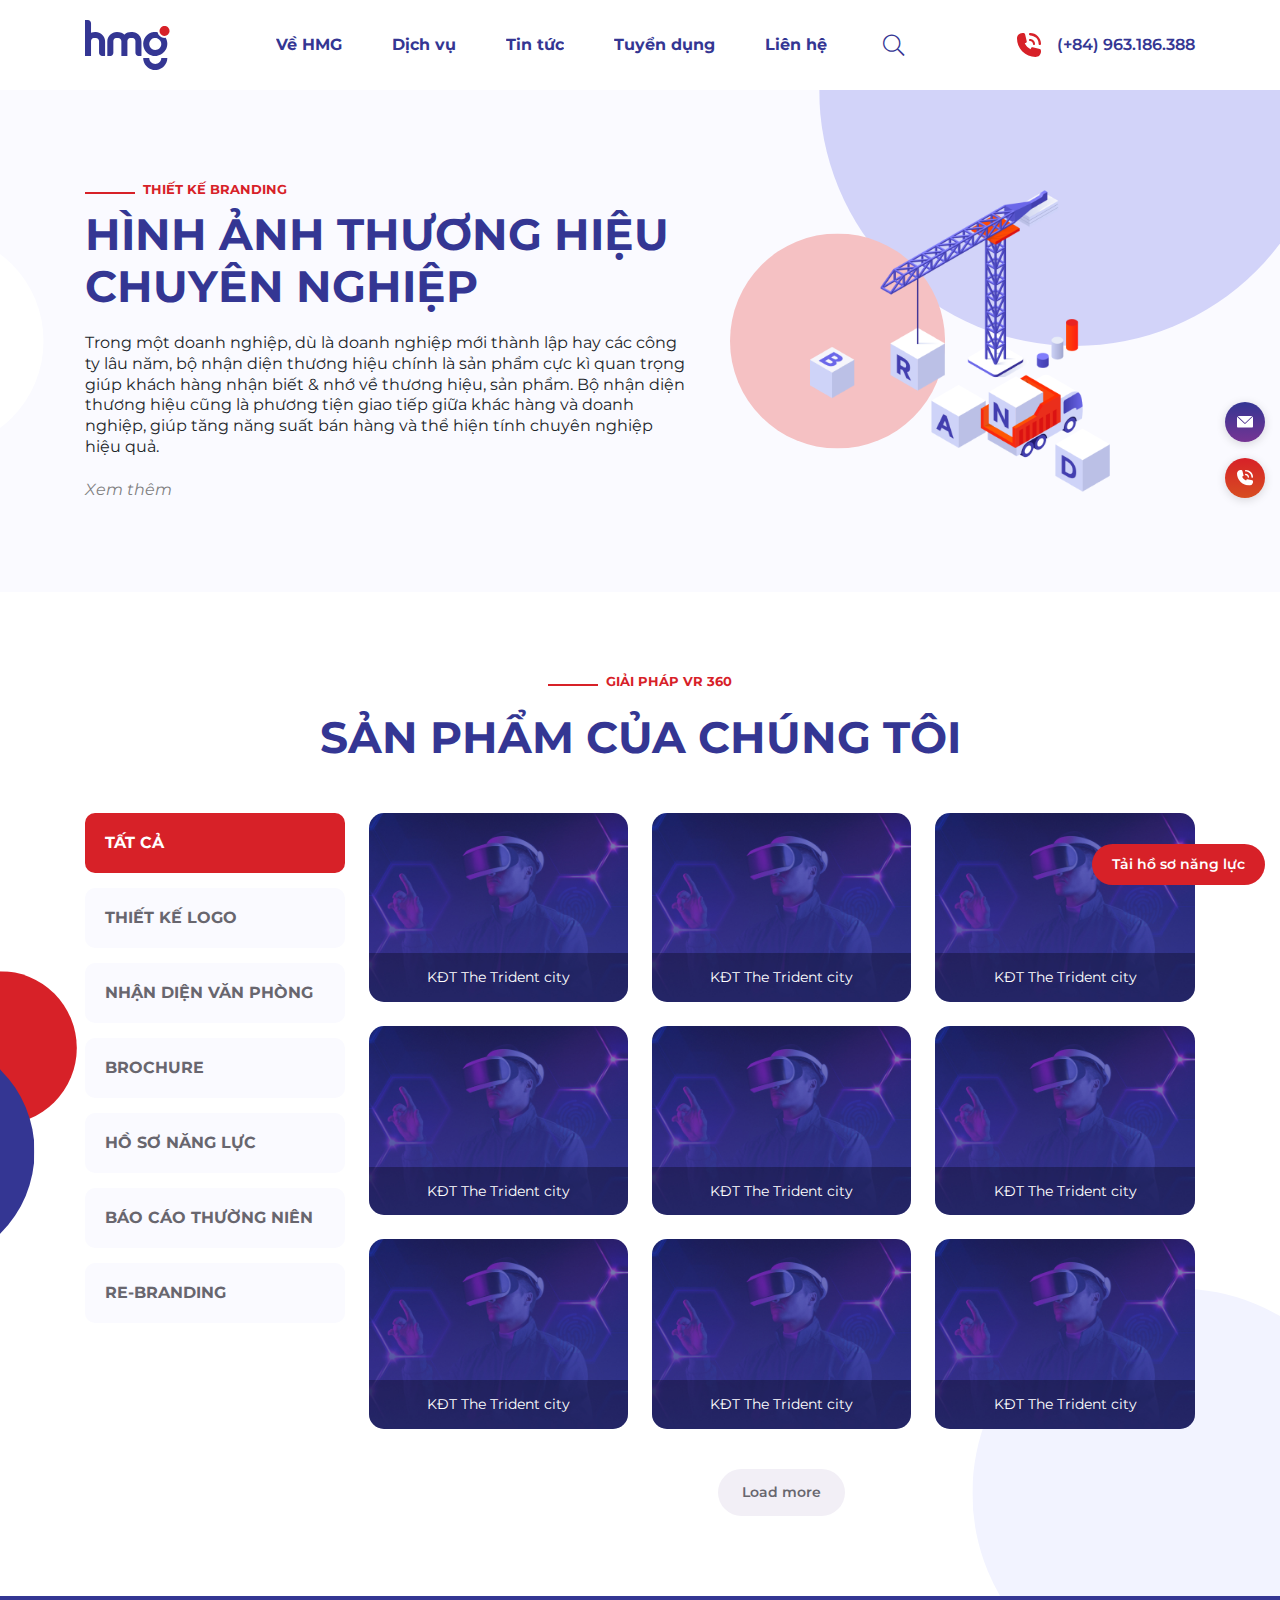
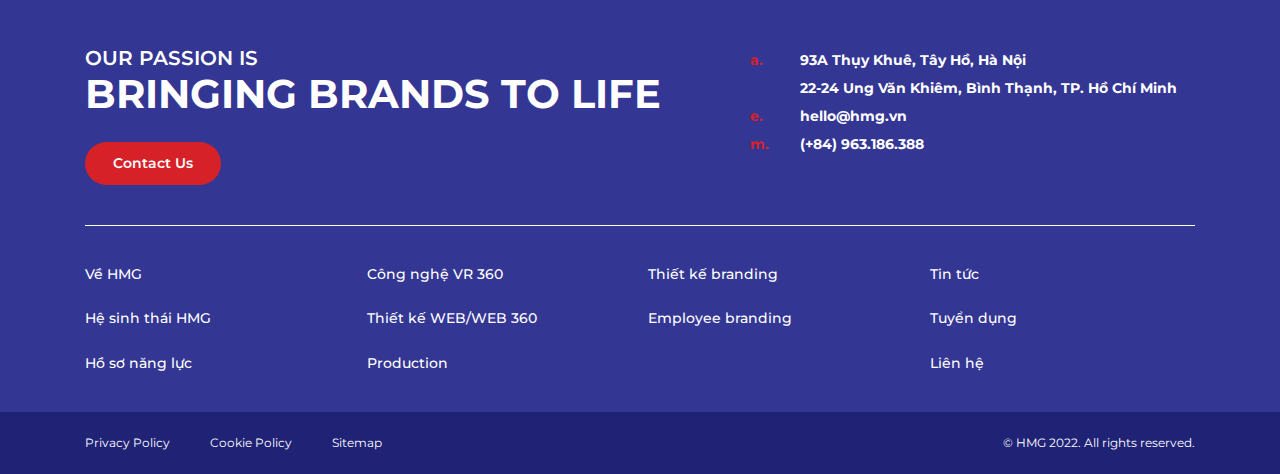
==== commit 16d67c3b: "Update" ====
--- a/branding.html
+++ b/branding.html
@@ -8,10 +8,10 @@
         <!-- Styles-->
         <link rel="stylesheet" type="text/css" href="./css/libs.css" />
         <link rel="stylesheet" type="text/css" href="./vendor/fontawesome-pro/css/all.min.css" />
-        <link rel="stylesheet" type="text/css" href="./css/app.css?v=1.0" />
+        <link rel="stylesheet" type="text/css" href="./css/app.css?v=1.3" />
         <!-- Scripts-->
         <script src="./js/libs.js?v=1.0" defer="defer"></script>
-        <script src="./js/app.js?v=1.0" defer="defer"></script>
+        <script src="./js/app.js?v=1.3" defer="defer"></script>
     </head>
     <body>
         <div class="page">
@@ -114,63 +114,63 @@
                                     <div class="col-6 col-md-4"><a class="product" href="#!">
                                             <div class="product__frame"><img src="./images/product-1.jpg" alt="" /></div>
                                             <div class="product__overlay">
-                                                <div class="product__title">Lorem ipsum simply free text dolor sited amet.</div>
-                                            </div>
-                                        </a>
-                                    </div>
-                                    <div class="col-6 col-md-4"><a class="product" href="#!">
-                                            <div class="product__frame"><img src="./images/product-1.jpg" alt="" /></div>
-                                            <div class="product__overlay">
-                                                <div class="product__title">Lorem ipsum simply free text dolor sited amet.</div>
-                                            </div>
-                                        </a>
-                                    </div>
-                                    <div class="col-6 col-md-4"><a class="product" href="#!">
-                                            <div class="product__frame"><img src="./images/product-1.jpg" alt="" /></div>
-                                            <div class="product__overlay">
-                                                <div class="product__title">Lorem ipsum simply free text dolor sited amet.</div>
-                                            </div>
-                                        </a>
-                                    </div>
-                                    <div class="col-6 col-md-4"><a class="product" href="#!">
-                                            <div class="product__frame"><img src="./images/product-1.jpg" alt="" /></div>
-                                            <div class="product__overlay">
-                                                <div class="product__title">Lorem ipsum simply free text dolor sited amet.</div>
-                                            </div>
-                                        </a>
-                                    </div>
-                                    <div class="col-6 col-md-4"><a class="product" href="#!">
-                                            <div class="product__frame"><img src="./images/product-1.jpg" alt="" /></div>
-                                            <div class="product__overlay">
-                                                <div class="product__title">Lorem ipsum simply free text dolor sited amet.</div>
-                                            </div>
-                                        </a>
-                                    </div>
-                                    <div class="col-6 col-md-4"><a class="product" href="#!">
-                                            <div class="product__frame"><img src="./images/product-1.jpg" alt="" /></div>
-                                            <div class="product__overlay">
-                                                <div class="product__title">Lorem ipsum simply free text dolor sited amet.</div>
-                                            </div>
-                                        </a>
-                                    </div>
-                                    <div class="col-6 col-md-4"><a class="product" href="#!">
-                                            <div class="product__frame"><img src="./images/product-1.jpg" alt="" /></div>
-                                            <div class="product__overlay">
-                                                <div class="product__title">Lorem ipsum simply free text dolor sited amet.</div>
-                                            </div>
-                                        </a>
-                                    </div>
-                                    <div class="col-6 col-md-4"><a class="product" href="#!">
-                                            <div class="product__frame"><img src="./images/product-1.jpg" alt="" /></div>
-                                            <div class="product__overlay">
-                                                <div class="product__title">Lorem ipsum simply free text dolor sited amet.</div>
-                                            </div>
-                                        </a>
-                                    </div>
-                                    <div class="col-6 col-md-4"><a class="product" href="#!">
-                                            <div class="product__frame"><img src="./images/product-1.jpg" alt="" /></div>
-                                            <div class="product__overlay">
-                                                <div class="product__title">Lorem ipsum simply free text dolor sited amet.</div>
+                                                <div class="product__title">KĐT The Trident city</div>
+                                            </div>
+                                        </a>
+                                    </div>
+                                    <div class="col-6 col-md-4"><a class="product" href="#!">
+                                            <div class="product__frame"><img src="./images/product-1.jpg" alt="" /></div>
+                                            <div class="product__overlay">
+                                                <div class="product__title">KĐT The Trident city</div>
+                                            </div>
+                                        </a>
+                                    </div>
+                                    <div class="col-6 col-md-4"><a class="product" href="#!">
+                                            <div class="product__frame"><img src="./images/product-1.jpg" alt="" /></div>
+                                            <div class="product__overlay">
+                                                <div class="product__title">KĐT The Trident city</div>
+                                            </div>
+                                        </a>
+                                    </div>
+                                    <div class="col-6 col-md-4"><a class="product" href="#!">
+                                            <div class="product__frame"><img src="./images/product-1.jpg" alt="" /></div>
+                                            <div class="product__overlay">
+                                                <div class="product__title">KĐT The Trident city</div>
+                                            </div>
+                                        </a>
+                                    </div>
+                                    <div class="col-6 col-md-4"><a class="product" href="#!">
+                                            <div class="product__frame"><img src="./images/product-1.jpg" alt="" /></div>
+                                            <div class="product__overlay">
+                                                <div class="product__title">KĐT The Trident city</div>
+                                            </div>
+                                        </a>
+                                    </div>
+                                    <div class="col-6 col-md-4"><a class="product" href="#!">
+                                            <div class="product__frame"><img src="./images/product-1.jpg" alt="" /></div>
+                                            <div class="product__overlay">
+                                                <div class="product__title">KĐT The Trident city</div>
+                                            </div>
+                                        </a>
+                                    </div>
+                                    <div class="col-6 col-md-4"><a class="product" href="#!">
+                                            <div class="product__frame"><img src="./images/product-1.jpg" alt="" /></div>
+                                            <div class="product__overlay">
+                                                <div class="product__title">KĐT The Trident city</div>
+                                            </div>
+                                        </a>
+                                    </div>
+                                    <div class="col-6 col-md-4"><a class="product" href="#!">
+                                            <div class="product__frame"><img src="./images/product-1.jpg" alt="" /></div>
+                                            <div class="product__overlay">
+                                                <div class="product__title">KĐT The Trident city</div>
+                                            </div>
+                                        </a>
+                                    </div>
+                                    <div class="col-6 col-md-4"><a class="product" href="#!">
+                                            <div class="product__frame"><img src="./images/product-1.jpg" alt="" /></div>
+                                            <div class="product__overlay">
+                                                <div class="product__title">KĐT The Trident city</div>
                                             </div>
                                         </a>
                                     </div>
@@ -196,11 +196,11 @@
             <footer class="footer">
                 <div class="container-fluid">
                     <div class="row gx-xxl-80 gy-30">
-                        <div class="col-lg-6 col-xl-7">
+                        <div class="col-lg-7">
                             <div class="footer__name">OUR PASSION IS<br /><strong>BRINGING BRANDS TO LIFE</strong></div>
                             <div class="mt-4 mt-xxl-40"><a class="n-btn n-btn--lg" href="./contact.html">Contact Us</a></div>
                         </div>
-                        <div class="col-lg-6 col-xl-5">
+                        <div class="col-lg-5">
                             <div class="f-contact">
                                 <div class="f-contact__item">
                                     <div class="row g-0">
@@ -254,7 +254,7 @@
                         </div>
                     </div>
                 </div>
-                <div class="footer__end mt-30 mt-xl-40 mt-xxl-80">
+                <div class="footer__end mt-30 mt-xl-40 mt-xxl-60">
                     <div class="container-fluid">
                         <div class="row align-items-center justify-content-between g-2">
                             <div class="col-auto">
@@ -271,5 +271,24 @@
         </div>
         <!-- modals + sticky widgets-->
         <nav class="sticky-btns"><a class="sticky-btns__item" href="#!"><img src="./images/icon-envelope-white.svg" alt="" /></a><a class="sticky-btns__item sticky-btns__item--red" href="#!"><img src="./images/icon-phone-call-white.svg" alt="" /></a></nav><a class="btn-download n-btn" href="#!">Tải hồ sơ năng lực</a>
+        <div class="md-pricing modal fade" tabindex="-1">
+            <div class="modal-dialog modal-dialog-centered">
+                <div class="modal-content">
+                    <div class="modal-body">
+                        <button class="btn-close" type="button" data-bs-dismiss="modal"></button>
+                        <form class="contact-form" action="#!">
+                            <div class="md-pricing__title">Yêu cầu báo giá</div>
+                            <input class="form-control mb-3 mb-xxl-4" type="text" placeholder="Họ và tên" />
+                            <input class="form-control mb-3 mb-xxl-4" type="text" placeholder="Địa chỉ email" />
+                            <input class="form-control mb-3 mb-xxl-4" type="text" placeholder="[Tên Công ty]_YCBG [Tên dịch Vụ]" />
+                            <textarea class="form-control mb-3 mb-xxl-4" rows="6" placeholder="Nội dung yêu cầu"></textarea>
+                            <div class="text-end">
+                                <button class="n-btn n-btn--md" type="submit">Gửi yêu cầu</button>
+                            </div>
+                        </form>
+                    </div>
+                </div>
+            </div>
+        </div>
     </body>
 </html>
--- a/css/libs.css
+++ b/css/libs.css
@@ -4,4 +4,4 @@
  * Licensed under the MIT license - http://opensource.org/licenses/MIT
  *
  * Copyright (c) 2019 Daniel Eden
- */@-webkit-keyframes bounce{0%,20%,53%,80%,to{-webkit-animation-timing-function:cubic-bezier(.215,.61,.355,1);animation-timing-function:cubic-bezier(.215,.61,.355,1);-webkit-transform:translateZ(0);transform:translateZ(0)}40%,43%{-webkit-animation-timing-function:cubic-bezier(.755,.05,.855,.06);animation-timing-function:cubic-bezier(.755,.05,.855,.06);-webkit-transform:translate3d(0,-30px,0);transform:translate3d(0,-30px,0)}70%{-webkit-animation-timing-function:cubic-bezier(.755,.05,.855,.06);animation-timing-function:cubic-bezier(.755,.05,.855,.06);-webkit-transform:translate3d(0,-15px,0);transform:translate3d(0,-15px,0)}90%{-webkit-transform:translate3d(0,-4px,0);transform:translate3d(0,-4px,0)}}@keyframes bounce{0%,20%,53%,80%,to{-webkit-animation-timing-function:cubic-bezier(.215,.61,.355,1);animation-timing-function:cubic-bezier(.215,.61,.355,1);-webkit-transform:translateZ(0);transform:translateZ(0)}40%,43%{-webkit-animation-timing-function:cubic-bezier(.755,.05,.855,.06);animation-timing-function:cubic-bezier(.755,.05,.855,.06);-webkit-transform:translate3d(0,-30px,0);transform:translate3d(0,-30px,0)}70%{-webkit-animation-timing-function:cubic-bezier(.755,.05,.855,.06);animation-timing-function:cubic-bezier(.755,.05,.855,.06);-webkit-transform:translate3d(0,-15px,0);transform:translate3d(0,-15px,0)}90%{-webkit-transform:translate3d(0,-4px,0);transform:translate3d(0,-4px,0)}}.bounce{-webkit-animation-name:bounce;animation-name:bounce;-webkit-transform-origin:center bottom;transform-origin:center bottom}@-webkit-keyframes flash{0%,50%,to{opacity:1}25%,75%{opacity:0}}@keyframes flash{0%,50%,to{opacity:1}25%,75%{opacity:0}}.flash{-webkit-animation-name:flash;animation-name:flash}@-webkit-keyframes pulse{0%{-webkit-transform:scaleX(1);transform:scaleX(1)}50%{-webkit-transform:scale3d(1.05,1.05,1.05);transform:scale3d(1.05,1.05,1.05)}to{-webkit-transform:scaleX(1);transform:scaleX(1)}}@keyframes pulse{0%{-webkit-transform:scaleX(1);transform:scaleX(1)}50%{-webkit-transform:scale3d(1.05,1.05,1.05);transform:scale3d(1.05,1.05,1.05)}to{-webkit-transform:scaleX(1);transform:scaleX(1)}}.pulse{-webkit-animation-name:pulse;animation-name:pulse}@-webkit-keyframes rubberBand{0%{-webkit-transform:scaleX(1);transform:scaleX(1)}30%{-webkit-transform:scale3d(1.25,.75,1);transform:scale3d(1.25,.75,1)}40%{-webkit-transform:scale3d(.75,1.25,1);transform:scale3d(.75,1.25,1)}50%{-webkit-transform:scale3d(1.15,.85,1);transform:scale3d(1.15,.85,1)}65%{-webkit-transform:scale3d(.95,1.05,1);transform:scale3d(.95,1.05,1)}75%{-webkit-transform:scale3d(1.05,.95,1);transform:scale3d(1.05,.95,1)}to{-webkit-transform:scaleX(1);transform:scaleX(1)}}@keyframes rubberBand{0%{-webkit-transform:scaleX(1);transform:scaleX(1)}30%{-webkit-transform:scale3d(1.25,.75,1);transform:scale3d(1.25,.75,1)}40%{-webkit-transform:scale3d(.75,1.25,1);transform:scale3d(.75,1.25,1)}50%{-webkit-transform:scale3d(1.15,.85,1);transform:scale3d(1.15,.85,1)}65%{-webkit-transform:scale3d(.95,1.05,1);transform:scale3d(.95,1.05,1)}75%{-webkit-transform:scale3d(1.05,.95,1);transform:scale3d(1.05,.95,1)}to{-webkit-transform:scaleX(1);transform:scaleX(1)}}.rubberBand{-webkit-animation-name:rubberBand;animation-name:rubberBand}@-webkit-keyframes shake{0%,to{-webkit-transform:translateZ(0);transform:translateZ(0)}10%,30%,50%,70%,90%{-webkit-transform:translate3d(-10px,0,0);transform:translate3d(-10px,0,0)}20%,40%,60%,80%{-webkit-transform:translate3d(10px,0,0);transform:translate3d(10px,0,0)}}@keyframes shake{0%,to{-webkit-transform:translateZ(0);transform:translateZ(0)}10%,30%,50%,70%,90%{-webkit-transform:translate3d(-10px,0,0);transform:translate3d(-10px,0,0)}20%,40%,60%,80%{-webkit-transform:translate3d(10px,0,0);transform:translate3d(10px,0,0)}}.shake{-webkit-animation-name:shake;animation-name:shake}@-webkit-keyframes headShake{0%{-webkit-transform:translateX(0);transform:translateX(0)}6.5%{-webkit-transform:translateX(-6px) rotateY(-9deg);transform:translateX(-6px) rotateY(-9deg)}18.5%{-webkit-transform:translateX(5px) rotateY(7deg);transform:translateX(5px) rotateY(7deg)}31.5%{-webkit-transform:translateX(-3px) rotateY(-5deg);transform:translateX(-3px) rotateY(-5deg)}43.5%{-webkit-transform:translateX(2px) rotateY(3deg);transform:translateX(2px) rotateY(3deg)}50%{-webkit-transform:translateX(0);transform:translateX(0)}}@keyframes headShake{0%{-webkit-transform:translateX(0);transform:translateX(0)}6.5%{-webkit-transform:translateX(-6px) rotateY(-9deg);transform:translateX(-6px) rotateY(-9deg)}18.5%{-webkit-transform:translateX(5px) rotateY(7deg);transform:translateX(5px) rotateY(7deg)}31.5%{-webkit-transform:translateX(-3px) rotateY(-5deg);transform:translateX(-3px) rotateY(-5deg)}43.5%{-webkit-transform:translateX(2px) rotateY(3deg);transform:translateX(2px) rotateY(3deg)}50%{-webkit-transform:translateX(0);transform:translateX(0)}}.headShake{-webkit-animation-timing-function:ease-in-out;animation-timing-function:ease-in-out;-webkit-animation-name:headShake;animation-name:headShake}@-webkit-keyframes swing{20%{-webkit-transform:rotate(15deg);transform:rotate(15deg)}40%{-webkit-transform:rotate(-10deg);transform:rotate(-10deg)}60%{-webkit-transform:rotate(5deg);transform:rotate(5deg)}80%{-webkit-transform:rotate(-5deg);transform:rotate(-5deg)}to{-webkit-transform:rotate(0);transform:rotate(0)}}@keyframes swing{20%{-webkit-transform:rotate(15deg);transform:rotate(15deg)}40%{-webkit-transform:rotate(-10deg);transform:rotate(-10deg)}60%{-webkit-transform:rotate(5deg);transform:rotate(5deg)}80%{-webkit-transform:rotate(-5deg);transform:rotate(-5deg)}to{-webkit-transform:rotate(0);transform:rotate(0)}}.swing{-webkit-transform-origin:top center;transform-origin:top center;-webkit-animation-name:swing;animation-name:swing}@-webkit-keyframes tada{0%{-webkit-transform:scaleX(1);transform:scaleX(1)}10%,20%{-webkit-transform:scale3d(.9,.9,.9) rotate(-3deg);transform:scale3d(.9,.9,.9) rotate(-3deg)}30%,50%,70%,90%{-webkit-transform:scale3d(1.1,1.1,1.1) rotate(3deg);transform:scale3d(1.1,1.1,1.1) rotate(3deg)}40%,60%,80%{-webkit-transform:scale3d(1.1,1.1,1.1) rotate(-3deg);transform:scale3d(1.1,1.1,1.1) rotate(-3deg)}to{-webkit-transform:scaleX(1);transform:scaleX(1)}}@keyframes tada{0%{-webkit-transform:scaleX(1);transform:scaleX(1)}10%,20%{-webkit-transform:scale3d(.9,.9,.9) rotate(-3deg);transform:scale3d(.9,.9,.9) rotate(-3deg)}30%,50%,70%,90%{-webkit-transform:scale3d(1.1,1.1,1.1) rotate(3deg);transform:scale3d(1.1,1.1,1.1) rotate(3deg)}40%,60%,80%{-webkit-transform:scale3d(1.1,1.1,1.1) rotate(-3deg);transform:scale3d(1.1,1.1,1.1) rotate(-3deg)}to{-webkit-transform:scaleX(1);transform:scaleX(1)}}.tada{-webkit-animation-name:tada;animation-name:tada}@-webkit-keyframes wobble{0%{-webkit-transform:translateZ(0);transform:translateZ(0)}15%{-webkit-transform:translate3d(-25%,0,0) rotate(-5deg);transform:translate3d(-25%,0,0) rotate(-5deg)}30%{-webkit-transform:translate3d(20%,0,0) rotate(3deg);transform:translate3d(20%,0,0) rotate(3deg)}45%{-webkit-transform:translate3d(-15%,0,0) rotate(-3deg);transform:translate3d(-15%,0,0) rotate(-3deg)}60%{-webkit-transform:translate3d(10%,0,0) rotate(2deg);transform:translate3d(10%,0,0) rotate(2deg)}75%{-webkit-transform:translate3d(-5%,0,0) rotate(-1deg);transform:translate3d(-5%,0,0) rotate(-1deg)}to{-webkit-transform:translateZ(0);transform:translateZ(0)}}@keyframes wobble{0%{-webkit-transform:translateZ(0);transform:translateZ(0)}15%{-webkit-transform:translate3d(-25%,0,0) rotate(-5deg);transform:translate3d(-25%,0,0) rotate(-5deg)}30%{-webkit-transform:translate3d(20%,0,0) rotate(3deg);transform:translate3d(20%,0,0) rotate(3deg)}45%{-webkit-transform:translate3d(-15%,0,0) rotate(-3deg);transform:translate3d(-15%,0,0) rotate(-3deg)}60%{-webkit-transform:translate3d(10%,0,0) rotate(2deg);transform:translate3d(10%,0,0) rotate(2deg)}75%{-webkit-transform:translate3d(-5%,0,0) rotate(-1deg);transform:translate3d(-5%,0,0) rotate(-1deg)}to{-webkit-transform:translateZ(0);transform:translateZ(0)}}.wobble{-webkit-animation-name:wobble;animation-name:wobble}@-webkit-keyframes jello{0%,11.1%,to{-webkit-transform:translateZ(0);transform:translateZ(0)}22.2%{-webkit-transform:skewX(-12.5deg) skewY(-12.5deg);transform:skewX(-12.5deg) skewY(-12.5deg)}33.3%{-webkit-transform:skewX(6.25deg) skewY(6.25deg);transform:skewX(6.25deg) skewY(6.25deg)}44.4%{-webkit-transform:skewX(-3.125deg) skewY(-3.125deg);transform:skewX(-3.125deg) skewY(-3.125deg)}55.5%{-webkit-transform:skewX(1.5625deg) skewY(1.5625deg);transform:skewX(1.5625deg) skewY(1.5625deg)}66.6%{-webkit-transform:skewX(-.78125deg) skewY(-.78125deg);transform:skewX(-.78125deg) skewY(-.78125deg)}77.7%{-webkit-transform:skewX(.390625deg) skewY(.390625deg);transform:skewX(.390625deg) skewY(.390625deg)}88.8%{-webkit-transform:skewX(-.1953125deg) skewY(-.1953125deg);transform:skewX(-.1953125deg) skewY(-.1953125deg)}}@keyframes jello{0%,11.1%,to{-webkit-transform:translateZ(0);transform:translateZ(0)}22.2%{-webkit-transform:skewX(-12.5deg) skewY(-12.5deg);transform:skewX(-12.5deg) skewY(-12.5deg)}33.3%{-webkit-transform:skewX(6.25deg) skewY(6.25deg);transform:skewX(6.25deg) skewY(6.25deg)}44.4%{-webkit-transform:skewX(-3.125deg) skewY(-3.125deg);transform:skewX(-3.125deg) skewY(-3.125deg)}55.5%{-webkit-transform:skewX(1.5625deg) skewY(1.5625deg);transform:skewX(1.5625deg) skewY(1.5625deg)}66.6%{-webkit-transform:skewX(-.78125deg) skewY(-.78125deg);transform:skewX(-.78125deg) skewY(-.78125deg)}77.7%{-webkit-transform:skewX(.390625deg) skewY(.390625deg);transform:skewX(.390625deg) skewY(.390625deg)}88.8%{-webkit-transform:skewX(-.1953125deg) skewY(-.1953125deg);transform:skewX(-.1953125deg) skewY(-.1953125deg)}}.jello{-webkit-animation-name:jello;animation-name:jello;-webkit-transform-origin:center;transform-origin:center}@-webkit-keyframes heartBeat{0%{-webkit-transform:scale(1);transform:scale(1)}14%{-webkit-transform:scale(1.3);transform:scale(1.3)}28%{-webkit-transform:scale(1);transform:scale(1)}42%{-webkit-transform:scale(1.3);transform:scale(1.3)}70%{-webkit-transform:scale(1);transform:scale(1)}}@keyframes heartBeat{0%{-webkit-transform:scale(1);transform:scale(1)}14%{-webkit-transform:scale(1.3);transform:scale(1.3)}28%{-webkit-transform:scale(1);transform:scale(1)}42%{-webkit-transform:scale(1.3);transform:scale(1.3)}70%{-webkit-transform:scale(1);transform:scale(1)}}.heartBeat{-webkit-animation-name:heartBeat;animation-name:heartBeat;-webkit-animation-duration:1.3s;animation-duration:1.3s;-webkit-animation-timing-function:ease-in-out;animation-timing-function:ease-in-out}@-webkit-keyframes bounceIn{0%,20%,40%,60%,80%,to{-webkit-animation-timing-function:cubic-bezier(.215,.61,.355,1);animation-timing-function:cubic-bezier(.215,.61,.355,1)}0%{opacity:0;-webkit-transform:scale3d(.3,.3,.3);transform:scale3d(.3,.3,.3)}20%{-webkit-transform:scale3d(1.1,1.1,1.1);transform:scale3d(1.1,1.1,1.1)}40%{-webkit-transform:scale3d(.9,.9,.9);transform:scale3d(.9,.9,.9)}60%{opacity:1;-webkit-transform:scale3d(1.03,1.03,1.03);transform:scale3d(1.03,1.03,1.03)}80%{-webkit-transform:scale3d(.97,.97,.97);transform:scale3d(.97,.97,.97)}to{opacity:1;-webkit-transform:scaleX(1);transform:scaleX(1)}}@keyframes bounceIn{0%,20%,40%,60%,80%,to{-webkit-animation-timing-function:cubic-bezier(.215,.61,.355,1);animation-timing-function:cubic-bezier(.215,.61,.355,1)}0%{opacity:0;-webkit-transform:scale3d(.3,.3,.3);transform:scale3d(.3,.3,.3)}20%{-webkit-transform:scale3d(1.1,1.1,1.1);transform:scale3d(1.1,1.1,1.1)}40%{-webkit-transform:scale3d(.9,.9,.9);transform:scale3d(.9,.9,.9)}60%{opacity:1;-webkit-transform:scale3d(1.03,1.03,1.03);transform:scale3d(1.03,1.03,1.03)}80%{-webkit-transform:scale3d(.97,.97,.97);transform:scale3d(.97,.97,.97)}to{opacity:1;-webkit-transform:scaleX(1);transform:scaleX(1)}}.bounceIn{-webkit-animation-duration:.75s;animation-duration:.75s;-webkit-animation-name:bounceIn;animation-name:bounceIn}@-webkit-keyframes bounceInDown{0%,60%,75%,90%,to{-webkit-animation-timing-function:cubic-bezier(.215,.61,.355,1);animation-timing-function:cubic-bezier(.215,.61,.355,1)}0%{opacity:0;-webkit-transform:translate3d(0,-3000px,0);transform:translate3d(0,-3000px,0)}60%{opacity:1;-webkit-transform:translate3d(0,25px,0);transform:translate3d(0,25px,0)}75%{-webkit-transform:translate3d(0,-10px,0);transform:translate3d(0,-10px,0)}90%{-webkit-transform:translate3d(0,5px,0);transform:translate3d(0,5px,0)}to{-webkit-transform:translateZ(0);transform:translateZ(0)}}@keyframes bounceInDown{0%,60%,75%,90%,to{-webkit-animation-timing-function:cubic-bezier(.215,.61,.355,1);animation-timing-function:cubic-bezier(.215,.61,.355,1)}0%{opacity:0;-webkit-transform:translate3d(0,-3000px,0);transform:translate3d(0,-3000px,0)}60%{opacity:1;-webkit-transform:translate3d(0,25px,0);transform:translate3d(0,25px,0)}75%{-webkit-transform:translate3d(0,-10px,0);transform:translate3d(0,-10px,0)}90%{-webkit-transform:translate3d(0,5px,0);transform:translate3d(0,5px,0)}to{-webkit-transform:translateZ(0);transform:translateZ(0)}}.bounceInDown{-webkit-animation-name:bounceInDown;animation-name:bounceInDown}@-webkit-keyframes bounceInLeft{0%,60%,75%,90%,to{-webkit-animation-timing-function:cubic-bezier(.215,.61,.355,1);animation-timing-function:cubic-bezier(.215,.61,.355,1)}0%{opacity:0;-webkit-transform:translate3d(-3000px,0,0);transform:translate3d(-3000px,0,0)}60%{opacity:1;-webkit-transform:translate3d(25px,0,0);transform:translate3d(25px,0,0)}75%{-webkit-transform:translate3d(-10px,0,0);transform:translate3d(-10px,0,0)}90%{-webkit-transform:translate3d(5px,0,0);transform:translate3d(5px,0,0)}to{-webkit-transform:translateZ(0);transform:translateZ(0)}}@keyframes bounceInLeft{0%,60%,75%,90%,to{-webkit-animation-timing-function:cubic-bezier(.215,.61,.355,1);animation-timing-function:cubic-bezier(.215,.61,.355,1)}0%{opacity:0;-webkit-transform:translate3d(-3000px,0,0);transform:translate3d(-3000px,0,0)}60%{opacity:1;-webkit-transform:translate3d(25px,0,0);transform:translate3d(25px,0,0)}75%{-webkit-transform:translate3d(-10px,0,0);transform:translate3d(-10px,0,0)}90%{-webkit-transform:translate3d(5px,0,0);transform:translate3d(5px,0,0)}to{-webkit-transform:translateZ(0);transform:translateZ(0)}}.bounceInLeft{-webkit-animation-name:bounceInLeft;animation-name:bounceInLeft}@-webkit-keyframes bounceInRight{0%,60%,75%,90%,to{-webkit-animation-timing-function:cubic-bezier(.215,.61,.355,1);animation-timing-function:cubic-bezier(.215,.61,.355,1)}0%{opacity:0;-webkit-transform:translate3d(3000px,0,0);transform:translate3d(3000px,0,0)}60%{opacity:1;-webkit-transform:translate3d(-25px,0,0);transform:translate3d(-25px,0,0)}75%{-webkit-transform:translate3d(10px,0,0);transform:translate3d(10px,0,0)}90%{-webkit-transform:translate3d(-5px,0,0);transform:translate3d(-5px,0,0)}to{-webkit-transform:translateZ(0);transform:translateZ(0)}}@keyframes bounceInRight{0%,60%,75%,90%,to{-webkit-animation-timing-function:cubic-bezier(.215,.61,.355,1);animation-timing-function:cubic-bezier(.215,.61,.355,1)}0%{opacity:0;-webkit-transform:translate3d(3000px,0,0);transform:translate3d(3000px,0,0)}60%{opacity:1;-webkit-transform:translate3d(-25px,0,0);transform:translate3d(-25px,0,0)}75%{-webkit-transform:translate3d(10px,0,0);transform:translate3d(10px,0,0)}90%{-webkit-transform:translate3d(-5px,0,0);transform:translate3d(-5px,0,0)}to{-webkit-transform:translateZ(0);transform:translateZ(0)}}.bounceInRight{-webkit-animation-name:bounceInRight;animation-name:bounceInRight}@-webkit-keyframes bounceInUp{0%,60%,75%,90%,to{-webkit-animation-timing-function:cubic-bezier(.215,.61,.355,1);animation-timing-function:cubic-bezier(.215,.61,.355,1)}0%{opacity:0;-webkit-transform:translate3d(0,3000px,0);transform:translate3d(0,3000px,0)}60%{opacity:1;-webkit-transform:translate3d(0,-20px,0);transform:translate3d(0,-20px,0)}75%{-webkit-transform:translate3d(0,10px,0);transform:translate3d(0,10px,0)}90%{-webkit-transform:translate3d(0,-5px,0);transform:translate3d(0,-5px,0)}to{-webkit-transform:translateZ(0);transform:translateZ(0)}}@keyframes bounceInUp{0%,60%,75%,90%,to{-webkit-animation-timing-function:cubic-bezier(.215,.61,.355,1);animation-timing-function:cubic-bezier(.215,.61,.355,1)}0%{opacity:0;-webkit-transform:translate3d(0,3000px,0);transform:translate3d(0,3000px,0)}60%{opacity:1;-webkit-transform:translate3d(0,-20px,0);transform:translate3d(0,-20px,0)}75%{-webkit-transform:translate3d(0,10px,0);transform:translate3d(0,10px,0)}90%{-webkit-transform:translate3d(0,-5px,0);transform:translate3d(0,-5px,0)}to{-webkit-transform:translateZ(0);transform:translateZ(0)}}.bounceInUp{-webkit-animation-name:bounceInUp;animation-name:bounceInUp}@-webkit-keyframes bounceOut{20%{-webkit-transform:scale3d(.9,.9,.9);transform:scale3d(.9,.9,.9)}50%,55%{opacity:1;-webkit-transform:scale3d(1.1,1.1,1.1);transform:scale3d(1.1,1.1,1.1)}to{opacity:0;-webkit-transform:scale3d(.3,.3,.3);transform:scale3d(.3,.3,.3)}}@keyframes bounceOut{20%{-webkit-transform:scale3d(.9,.9,.9);transform:scale3d(.9,.9,.9)}50%,55%{opacity:1;-webkit-transform:scale3d(1.1,1.1,1.1);transform:scale3d(1.1,1.1,1.1)}to{opacity:0;-webkit-transform:scale3d(.3,.3,.3);transform:scale3d(.3,.3,.3)}}.bounceOut{-webkit-animation-duration:.75s;animation-duration:.75s;-webkit-animation-name:bounceOut;animation-name:bounceOut}@-webkit-keyframes bounceOutDown{20%{-webkit-transform:translate3d(0,10px,0);transform:translate3d(0,10px,0)}40%,45%{opacity:1;-webkit-transform:translate3d(0,-20px,0);transform:translate3d(0,-20px,0)}to{opacity:0;-webkit-transform:translate3d(0,2000px,0);transform:translate3d(0,2000px,0)}}@keyframes bounceOutDown{20%{-webkit-transform:translate3d(0,10px,0);transform:translate3d(0,10px,0)}40%,45%{opacity:1;-webkit-transform:translate3d(0,-20px,0);transform:translate3d(0,-20px,0)}to{opacity:0;-webkit-transform:translate3d(0,2000px,0);transform:translate3d(0,2000px,0)}}.bounceOutDown{-webkit-animation-name:bounceOutDown;animation-name:bounceOutDown}@-webkit-keyframes bounceOutLeft{20%{opacity:1;-webkit-transform:translate3d(20px,0,0);transform:translate3d(20px,0,0)}to{opacity:0;-webkit-transform:translate3d(-2000px,0,0);transform:translate3d(-2000px,0,0)}}@keyframes bounceOutLeft{20%{opacity:1;-webkit-transform:translate3d(20px,0,0);transform:translate3d(20px,0,0)}to{opacity:0;-webkit-transform:translate3d(-2000px,0,0);transform:translate3d(-2000px,0,0)}}.bounceOutLeft{-webkit-animation-name:bounceOutLeft;animation-name:bounceOutLeft}@-webkit-keyframes bounceOutRight{20%{opacity:1;-webkit-transform:translate3d(-20px,0,0);transform:translate3d(-20px,0,0)}to{opacity:0;-webkit-transform:translate3d(2000px,0,0);transform:translate3d(2000px,0,0)}}@keyframes bounceOutRight{20%{opacity:1;-webkit-transform:translate3d(-20px,0,0);transform:translate3d(-20px,0,0)}to{opacity:0;-webkit-transform:translate3d(2000px,0,0);transform:translate3d(2000px,0,0)}}.bounceOutRight{-webkit-animation-name:bounceOutRight;animation-name:bounceOutRight}@-webkit-keyframes bounceOutUp{20%{-webkit-transform:translate3d(0,-10px,0);transform:translate3d(0,-10px,0)}40%,45%{opacity:1;-webkit-transform:translate3d(0,20px,0);transform:translate3d(0,20px,0)}to{opacity:0;-webkit-transform:translate3d(0,-2000px,0);transform:translate3d(0,-2000px,0)}}@keyframes bounceOutUp{20%{-webkit-transform:translate3d(0,-10px,0);transform:translate3d(0,-10px,0)}40%,45%{opacity:1;-webkit-transform:translate3d(0,20px,0);transform:translate3d(0,20px,0)}to{opacity:0;-webkit-transform:translate3d(0,-2000px,0);transform:translate3d(0,-2000px,0)}}.bounceOutUp{-webkit-animation-name:bounceOutUp;animation-name:bounceOutUp}@-webkit-keyframes fadeIn{0%{opacity:0}to{opacity:1}}@keyframes fadeIn{0%{opacity:0}to{opacity:1}}.fadeIn{-webkit-animation-name:fadeIn;animation-name:fadeIn}@-webkit-keyframes fadeInDown{0%{opacity:0;-webkit-transform:translate3d(0,-100%,0);transform:translate3d(0,-100%,0)}to{opacity:1;-webkit-transform:translateZ(0);transform:translateZ(0)}}@keyframes fadeInDown{0%{opacity:0;-webkit-transform:translate3d(0,-100%,0);transform:translate3d(0,-100%,0)}to{opacity:1;-webkit-transform:translateZ(0);transform:translateZ(0)}}.fadeInDown{-webkit-animation-name:fadeInDown;animation-name:fadeInDown}@-webkit-keyframes fadeInDownBig{0%{opacity:0;-webkit-transform:translate3d(0,-2000px,0);transform:translate3d(0,-2000px,0)}to{opacity:1;-webkit-transform:translateZ(0);transform:translateZ(0)}}@keyframes fadeInDownBig{0%{opacity:0;-webkit-transform:translate3d(0,-2000px,0);transform:translate3d(0,-2000px,0)}to{opacity:1;-webkit-transform:translateZ(0);transform:translateZ(0)}}.fadeInDownBig{-webkit-animation-name:fadeInDownBig;animation-name:fadeInDownBig}@-webkit-keyframes fadeInLeft{0%{opacity:0;-webkit-transform:translate3d(-100%,0,0);transform:translate3d(-100%,0,0)}to{opacity:1;-webkit-transform:translateZ(0);transform:translateZ(0)}}@keyframes fadeInLeft{0%{opacity:0;-webkit-transform:translate3d(-100%,0,0);transform:translate3d(-100%,0,0)}to{opacity:1;-webkit-transform:translateZ(0);transform:translateZ(0)}}.fadeInLeft{-webkit-animation-name:fadeInLeft;animation-name:fadeInLeft}@-webkit-keyframes fadeInLeftBig{0%{opacity:0;-webkit-transform:translate3d(-2000px,0,0);transform:translate3d(-2000px,0,0)}to{opacity:1;-webkit-transform:translateZ(0);transform:translateZ(0)}}@keyframes fadeInLeftBig{0%{opacity:0;-webkit-transform:translate3d(-2000px,0,0);transform:translate3d(-2000px,0,0)}to{opacity:1;-webkit-transform:translateZ(0);transform:translateZ(0)}}.fadeInLeftBig{-webkit-animation-name:fadeInLeftBig;animation-name:fadeInLeftBig}@-webkit-keyframes fadeInRight{0%{opacity:0;-webkit-transform:translate3d(100%,0,0);transform:translate3d(100%,0,0)}to{opacity:1;-webkit-transform:translateZ(0);transform:translateZ(0)}}@keyframes fadeInRight{0%{opacity:0;-webkit-transform:translate3d(100%,0,0);transform:translate3d(100%,0,0)}to{opacity:1;-webkit-transform:translateZ(0);transform:translateZ(0)}}.fadeInRight{-webkit-animation-name:fadeInRight;animation-name:fadeInRight}@-webkit-keyframes fadeInRightBig{0%{opacity:0;-webkit-transform:translate3d(2000px,0,0);transform:translate3d(2000px,0,0)}to{opacity:1;-webkit-transform:translateZ(0);transform:translateZ(0)}}@keyframes fadeInRightBig{0%{opacity:0;-webkit-transform:translate3d(2000px,0,0);transform:translate3d(2000px,0,0)}to{opacity:1;-webkit-transform:translateZ(0);transform:translateZ(0)}}.fadeInRightBig{-webkit-animation-name:fadeInRightBig;animation-name:fadeInRightBig}@-webkit-keyframes fadeInUp{0%{opacity:0;-webkit-transform:translate3d(0,100%,0);transform:translate3d(0,100%,0)}to{opacity:1;-webkit-transform:translateZ(0);transform:translateZ(0)}}@keyframes fadeInUp{0%{opacity:0;-webkit-transform:translate3d(0,100%,0);transform:translate3d(0,100%,0)}to{opacity:1;-webkit-transform:translateZ(0);transform:translateZ(0)}}.fadeInUp{-webkit-animation-name:fadeInUp;animation-name:fadeInUp}@-webkit-keyframes fadeInUpBig{0%{opacity:0;-webkit-transform:translate3d(0,2000px,0);transform:translate3d(0,2000px,0)}to{opacity:1;-webkit-transform:translateZ(0);transform:translateZ(0)}}@keyframes fadeInUpBig{0%{opacity:0;-webkit-transform:translate3d(0,2000px,0);transform:translate3d(0,2000px,0)}to{opacity:1;-webkit-transform:translateZ(0);transform:translateZ(0)}}.fadeInUpBig{-webkit-animation-name:fadeInUpBig;animation-name:fadeInUpBig}@-webkit-keyframes fadeOut{0%{opacity:1}to{opacity:0}}@keyframes fadeOut{0%{opacity:1}to{opacity:0}}.fadeOut{-webkit-animation-name:fadeOut;animation-name:fadeOut}@-webkit-keyframes fadeOutDown{0%{opacity:1}to{opacity:0;-webkit-transform:translate3d(0,100%,0);transform:translate3d(0,100%,0)}}@keyframes fadeOutDown{0%{opacity:1}to{opacity:0;-webkit-transform:translate3d(0,100%,0);transform:translate3d(0,100%,0)}}.fadeOutDown{-webkit-animation-name:fadeOutDown;animation-name:fadeOutDown}@-webkit-keyframes fadeOutDownBig{0%{opacity:1}to{opacity:0;-webkit-transform:translate3d(0,2000px,0);transform:translate3d(0,2000px,0)}}@keyframes fadeOutDownBig{0%{opacity:1}to{opacity:0;-webkit-transform:translate3d(0,2000px,0);transform:translate3d(0,2000px,0)}}.fadeOutDownBig{-webkit-animation-name:fadeOutDownBig;animation-name:fadeOutDownBig}@-webkit-keyframes fadeOutLeft{0%{opacity:1}to{opacity:0;-webkit-transform:translate3d(-100%,0,0);transform:translate3d(-100%,0,0)}}@keyframes fadeOutLeft{0%{opacity:1}to{opacity:0;-webkit-transform:translate3d(-100%,0,0);transform:translate3d(-100%,0,0)}}.fadeOutLeft{-webkit-animation-name:fadeOutLeft;animation-name:fadeOutLeft}@-webkit-keyframes fadeOutLeftBig{0%{opacity:1}to{opacity:0;-webkit-transform:translate3d(-2000px,0,0);transform:translate3d(-2000px,0,0)}}@keyframes fadeOutLeftBig{0%{opacity:1}to{opacity:0;-webkit-transform:translate3d(-2000px,0,0);transform:translate3d(-2000px,0,0)}}.fadeOutLeftBig{-webkit-animation-name:fadeOutLeftBig;animation-name:fadeOutLeftBig}@-webkit-keyframes fadeOutRight{0%{opacity:1}to{opacity:0;-webkit-transform:translate3d(100%,0,0);transform:translate3d(100%,0,0)}}@keyframes fadeOutRight{0%{opacity:1}to{opacity:0;-webkit-transform:translate3d(100%,0,0);transform:translate3d(100%,0,0)}}.fadeOutRight{-webkit-animation-name:fadeOutRight;animation-name:fadeOutRight}@-webkit-keyframes fadeOutRightBig{0%{opacity:1}to{opacity:0;-webkit-transform:translate3d(2000px,0,0);transform:translate3d(2000px,0,0)}}@keyframes fadeOutRightBig{0%{opacity:1}to{opacity:0;-webkit-transform:translate3d(2000px,0,0);transform:translate3d(2000px,0,0)}}.fadeOutRightBig{-webkit-animation-name:fadeOutRightBig;animation-name:fadeOutRightBig}@-webkit-keyframes fadeOutUp{0%{opacity:1}to{opacity:0;-webkit-transform:translate3d(0,-100%,0);transform:translate3d(0,-100%,0)}}@keyframes fadeOutUp{0%{opacity:1}to{opacity:0;-webkit-transform:translate3d(0,-100%,0);transform:translate3d(0,-100%,0)}}.fadeOutUp{-webkit-animation-name:fadeOutUp;animation-name:fadeOutUp}@-webkit-keyframes fadeOutUpBig{0%{opacity:1}to{opacity:0;-webkit-transform:translate3d(0,-2000px,0);transform:translate3d(0,-2000px,0)}}@keyframes fadeOutUpBig{0%{opacity:1}to{opacity:0;-webkit-transform:translate3d(0,-2000px,0);transform:translate3d(0,-2000px,0)}}.fadeOutUpBig{-webkit-animation-name:fadeOutUpBig;animation-name:fadeOutUpBig}@-webkit-keyframes flip{0%{-webkit-transform:perspective(400px) scaleX(1) translateZ(0) rotateY(-1turn);transform:perspective(400px) scaleX(1) translateZ(0) rotateY(-1turn);-webkit-animation-timing-function:ease-out;animation-timing-function:ease-out}40%{-webkit-transform:perspective(400px) scaleX(1) translateZ(150px) rotateY(-190deg);transform:perspective(400px) scaleX(1) translateZ(150px) rotateY(-190deg);-webkit-animation-timing-function:ease-out;animation-timing-function:ease-out}50%{-webkit-transform:perspective(400px) scaleX(1) translateZ(150px) rotateY(-170deg);transform:perspective(400px) scaleX(1) translateZ(150px) rotateY(-170deg);-webkit-animation-timing-function:ease-in;animation-timing-function:ease-in}80%{-webkit-transform:perspective(400px) scale3d(.95,.95,.95) translateZ(0) rotateY(0);transform:perspective(400px) scale3d(.95,.95,.95) translateZ(0) rotateY(0);-webkit-animation-timing-function:ease-in;animation-timing-function:ease-in}to{-webkit-transform:perspective(400px) scaleX(1) translateZ(0) rotateY(0);transform:perspective(400px) scaleX(1) translateZ(0) rotateY(0);-webkit-animation-timing-function:ease-in;animation-timing-function:ease-in}}@keyframes flip{0%{-webkit-transform:perspective(400px) scaleX(1) translateZ(0) rotateY(-1turn);transform:perspective(400px) scaleX(1) translateZ(0) rotateY(-1turn);-webkit-animation-timing-function:ease-out;animation-timing-function:ease-out}40%{-webkit-transform:perspective(400px) scaleX(1) translateZ(150px) rotateY(-190deg);transform:perspective(400px) scaleX(1) translateZ(150px) rotateY(-190deg);-webkit-animation-timing-function:ease-out;animation-timing-function:ease-out}50%{-webkit-transform:perspective(400px) scaleX(1) translateZ(150px) rotateY(-170deg);transform:perspective(400px) scaleX(1) translateZ(150px) rotateY(-170deg);-webkit-animation-timing-function:ease-in;animation-timing-function:ease-in}80%{-webkit-transform:perspective(400px) scale3d(.95,.95,.95) translateZ(0) rotateY(0);transform:perspective(400px) scale3d(.95,.95,.95) translateZ(0) rotateY(0);-webkit-animation-timing-function:ease-in;animation-timing-function:ease-in}to{-webkit-transform:perspective(400px) scaleX(1) translateZ(0) rotateY(0);transform:perspective(400px) scaleX(1) translateZ(0) rotateY(0);-webkit-animation-timing-function:ease-in;animation-timing-function:ease-in}}.animated.flip{-webkit-backface-visibility:visible;backface-visibility:visible;-webkit-animation-name:flip;animation-name:flip}@-webkit-keyframes flipInX{0%{-webkit-transform:perspective(400px) rotateX(90deg);transform:perspective(400px) rotateX(90deg);-webkit-animation-timing-function:ease-in;animation-timing-function:ease-in;opacity:0}40%{-webkit-transform:perspective(400px) rotateX(-20deg);transform:perspective(400px) rotateX(-20deg);-webkit-animation-timing-function:ease-in;animation-timing-function:ease-in}60%{-webkit-transform:perspective(400px) rotateX(10deg);transform:perspective(400px) rotateX(10deg);opacity:1}80%{-webkit-transform:perspective(400px) rotateX(-5deg);transform:perspective(400px) rotateX(-5deg)}to{-webkit-transform:perspective(400px);transform:perspective(400px)}}@keyframes flipInX{0%{-webkit-transform:perspective(400px) rotateX(90deg);transform:perspective(400px) rotateX(90deg);-webkit-animation-timing-function:ease-in;animation-timing-function:ease-in;opacity:0}40%{-webkit-transform:perspective(400px) rotateX(-20deg);transform:perspective(400px) rotateX(-20deg);-webkit-animation-timing-function:ease-in;animation-timing-function:ease-in}60%{-webkit-transform:perspective(400px) rotateX(10deg);transform:perspective(400px) rotateX(10deg);opacity:1}80%{-webkit-transform:perspective(400px) rotateX(-5deg);transform:perspective(400px) rotateX(-5deg)}to{-webkit-transform:perspective(400px);transform:perspective(400px)}}.flipInX{-webkit-backface-visibility:visible!important;backface-visibility:visible!important;-webkit-animation-name:flipInX;animation-name:flipInX}@-webkit-keyframes flipInY{0%{-webkit-transform:perspective(400px) rotateY(90deg);transform:perspective(400px) rotateY(90deg);-webkit-animation-timing-function:ease-in;animation-timing-function:ease-in;opacity:0}40%{-webkit-transform:perspective(400px) rotateY(-20deg);transform:perspective(400px) rotateY(-20deg);-webkit-animation-timing-function:ease-in;animation-timing-function:ease-in}60%{-webkit-transform:perspective(400px) rotateY(10deg);transform:perspective(400px) rotateY(10deg);opacity:1}80%{-webkit-transform:perspective(400px) rotateY(-5deg);transform:perspective(400px) rotateY(-5deg)}to{-webkit-transform:perspective(400px);transform:perspective(400px)}}@keyframes flipInY{0%{-webkit-transform:perspective(400px) rotateY(90deg);transform:perspective(400px) rotateY(90deg);-webkit-animation-timing-function:ease-in;animation-timing-function:ease-in;opacity:0}40%{-webkit-transform:perspective(400px) rotateY(-20deg);transform:perspective(400px) rotateY(-20deg);-webkit-animation-timing-function:ease-in;animation-timing-function:ease-in}60%{-webkit-transform:perspective(400px) rotateY(10deg);transform:perspective(400px) rotateY(10deg);opacity:1}80%{-webkit-transform:perspective(400px) rotateY(-5deg);transform:perspective(400px) rotateY(-5deg)}to{-webkit-transform:perspective(400px);transform:perspective(400px)}}.flipInY{-webkit-backface-visibility:visible!important;backface-visibility:visible!important;-webkit-animation-name:flipInY;animation-name:flipInY}@-webkit-keyframes flipOutX{0%{-webkit-transform:perspective(400px);transform:perspective(400px)}30%{-webkit-transform:perspective(400px) rotateX(-20deg);transform:perspective(400px) rotateX(-20deg);opacity:1}to{-webkit-transform:perspective(400px) rotateX(90deg);transform:perspective(400px) rotateX(90deg);opacity:0}}@keyframes flipOutX{0%{-webkit-transform:perspective(400px);transform:perspective(400px)}30%{-webkit-transform:perspective(400px) rotateX(-20deg);transform:perspective(400px) rotateX(-20deg);opacity:1}to{-webkit-transform:perspective(400px) rotateX(90deg);transform:perspective(400px) rotateX(90deg);opacity:0}}.flipOutX{-webkit-animation-duration:.75s;animation-duration:.75s;-webkit-animation-name:flipOutX;animation-name:flipOutX;-webkit-backface-visibility:visible!important;backface-visibility:visible!important}@-webkit-keyframes flipOutY{0%{-webkit-transform:perspective(400px);transform:perspective(400px)}30%{-webkit-transform:perspective(400px) rotateY(-15deg);transform:perspective(400px) rotateY(-15deg);opacity:1}to{-webkit-transform:perspective(400px) rotateY(90deg);transform:perspective(400px) rotateY(90deg);opacity:0}}@keyframes flipOutY{0%{-webkit-transform:perspective(400px);transform:perspective(400px)}30%{-webkit-transform:perspective(400px) rotateY(-15deg);transform:perspective(400px) rotateY(-15deg);opacity:1}to{-webkit-transform:perspective(400px) rotateY(90deg);transform:perspective(400px) rotateY(90deg);opacity:0}}.flipOutY{-webkit-animation-duration:.75s;animation-duration:.75s;-webkit-backface-visibility:visible!important;backface-visibility:visible!important;-webkit-animation-name:flipOutY;animation-name:flipOutY}@-webkit-keyframes lightSpeedIn{0%{-webkit-transform:translate3d(100%,0,0) skewX(-30deg);transform:translate3d(100%,0,0) skewX(-30deg);opacity:0}60%{-webkit-transform:skewX(20deg);transform:skewX(20deg);opacity:1}80%{-webkit-transform:skewX(-5deg);transform:skewX(-5deg)}to{-webkit-transform:translateZ(0);transform:translateZ(0)}}@keyframes lightSpeedIn{0%{-webkit-transform:translate3d(100%,0,0) skewX(-30deg);transform:translate3d(100%,0,0) skewX(-30deg);opacity:0}60%{-webkit-transform:skewX(20deg);transform:skewX(20deg);opacity:1}80%{-webkit-transform:skewX(-5deg);transform:skewX(-5deg)}to{-webkit-transform:translateZ(0);transform:translateZ(0)}}.lightSpeedIn{-webkit-animation-name:lightSpeedIn;animation-name:lightSpeedIn;-webkit-animation-timing-function:ease-out;animation-timing-function:ease-out}@-webkit-keyframes lightSpeedOut{0%{opacity:1}to{-webkit-transform:translate3d(100%,0,0) skewX(30deg);transform:translate3d(100%,0,0) skewX(30deg);opacity:0}}@keyframes lightSpeedOut{0%{opacity:1}to{-webkit-transform:translate3d(100%,0,0) skewX(30deg);transform:translate3d(100%,0,0) skewX(30deg);opacity:0}}.lightSpeedOut{-webkit-animation-name:lightSpeedOut;animation-name:lightSpeedOut;-webkit-animation-timing-function:ease-in;animation-timing-function:ease-in}@-webkit-keyframes rotateIn{0%{-webkit-transform-origin:center;transform-origin:center;-webkit-transform:rotate(-200deg);transform:rotate(-200deg);opacity:0}to{-webkit-transform-origin:center;transform-origin:center;-webkit-transform:translateZ(0);transform:translateZ(0);opacity:1}}@keyframes rotateIn{0%{-webkit-transform-origin:center;transform-origin:center;-webkit-transform:rotate(-200deg);transform:rotate(-200deg);opacity:0}to{-webkit-transform-origin:center;transform-origin:center;-webkit-transform:translateZ(0);transform:translateZ(0);opacity:1}}.rotateIn{-webkit-animation-name:rotateIn;animation-name:rotateIn}@-webkit-keyframes rotateInDownLeft{0%{-webkit-transform-origin:left bottom;transform-origin:left bottom;-webkit-transform:rotate(-45deg);transform:rotate(-45deg);opacity:0}to{-webkit-transform-origin:left bottom;transform-origin:left bottom;-webkit-transform:translateZ(0);transform:translateZ(0);opacity:1}}@keyframes rotateInDownLeft{0%{-webkit-transform-origin:left bottom;transform-origin:left bottom;-webkit-transform:rotate(-45deg);transform:rotate(-45deg);opacity:0}to{-webkit-transform-origin:left bottom;transform-origin:left bottom;-webkit-transform:translateZ(0);transform:translateZ(0);opacity:1}}.rotateInDownLeft{-webkit-animation-name:rotateInDownLeft;animation-name:rotateInDownLeft}@-webkit-keyframes rotateInDownRight{0%{-webkit-transform-origin:right bottom;transform-origin:right bottom;-webkit-transform:rotate(45deg);transform:rotate(45deg);opacity:0}to{-webkit-transform-origin:right bottom;transform-origin:right bottom;-webkit-transform:translateZ(0);transform:translateZ(0);opacity:1}}@keyframes rotateInDownRight{0%{-webkit-transform-origin:right bottom;transform-origin:right bottom;-webkit-transform:rotate(45deg);transform:rotate(45deg);opacity:0}to{-webkit-transform-origin:right bottom;transform-origin:right bottom;-webkit-transform:translateZ(0);transform:translateZ(0);opacity:1}}.rotateInDownRight{-webkit-animation-name:rotateInDownRight;animation-name:rotateInDownRight}@-webkit-keyframes rotateInUpLeft{0%{-webkit-transform-origin:left bottom;transform-origin:left bottom;-webkit-transform:rotate(45deg);transform:rotate(45deg);opacity:0}to{-webkit-transform-origin:left bottom;transform-origin:left bottom;-webkit-transform:translateZ(0);transform:translateZ(0);opacity:1}}@keyframes rotateInUpLeft{0%{-webkit-transform-origin:left bottom;transform-origin:left bottom;-webkit-transform:rotate(45deg);transform:rotate(45deg);opacity:0}to{-webkit-transform-origin:left bottom;transform-origin:left bottom;-webkit-transform:translateZ(0);transform:translateZ(0);opacity:1}}.rotateInUpLeft{-webkit-animation-name:rotateInUpLeft;animation-name:rotateInUpLeft}@-webkit-keyframes rotateInUpRight{0%{-webkit-transform-origin:right bottom;transform-origin:right bottom;-webkit-transform:rotate(-90deg);transform:rotate(-90deg);opacity:0}to{-webkit-transform-origin:right bottom;transform-origin:right bottom;-webkit-transform:translateZ(0);transform:translateZ(0);opacity:1}}@keyframes rotateInUpRight{0%{-webkit-transform-origin:right bottom;transform-origin:right bottom;-webkit-transform:rotate(-90deg);transform:rotate(-90deg);opacity:0}to{-webkit-transform-origin:right bottom;transform-origin:right bottom;-webkit-transform:translateZ(0);transform:translateZ(0);opacity:1}}.rotateInUpRight{-webkit-animation-name:rotateInUpRight;animation-name:rotateInUpRight}@-webkit-keyframes rotateOut{0%{-webkit-transform-origin:center;transform-origin:center;opacity:1}to{-webkit-transform-origin:center;transform-origin:center;-webkit-transform:rotate(200deg);transform:rotate(200deg);opacity:0}}@keyframes rotateOut{0%{-webkit-transform-origin:center;transform-origin:center;opacity:1}to{-webkit-transform-origin:center;transform-origin:center;-webkit-transform:rotate(200deg);transform:rotate(200deg);opacity:0}}.rotateOut{-webkit-animation-name:rotateOut;animation-name:rotateOut}@-webkit-keyframes rotateOutDownLeft{0%{-webkit-transform-origin:left bottom;transform-origin:left bottom;opacity:1}to{-webkit-transform-origin:left bottom;transform-origin:left bottom;-webkit-transform:rotate(45deg);transform:rotate(45deg);opacity:0}}@keyframes rotateOutDownLeft{0%{-webkit-transform-origin:left bottom;transform-origin:left bottom;opacity:1}to{-webkit-transform-origin:left bottom;transform-origin:left bottom;-webkit-transform:rotate(45deg);transform:rotate(45deg);opacity:0}}.rotateOutDownLeft{-webkit-animation-name:rotateOutDownLeft;animation-name:rotateOutDownLeft}@-webkit-keyframes rotateOutDownRight{0%{-webkit-transform-origin:right bottom;transform-origin:right bottom;opacity:1}to{-webkit-transform-origin:right bottom;transform-origin:right bottom;-webkit-transform:rotate(-45deg);transform:rotate(-45deg);opacity:0}}@keyframes rotateOutDownRight{0%{-webkit-transform-origin:right bottom;transform-origin:right bottom;opacity:1}to{-webkit-transform-origin:right bottom;transform-origin:right bottom;-webkit-transform:rotate(-45deg);transform:rotate(-45deg);opacity:0}}.rotateOutDownRight{-webkit-animation-name:rotateOutDownRight;animation-name:rotateOutDownRight}@-webkit-keyframes rotateOutUpLeft{0%{-webkit-transform-origin:left bottom;transform-origin:left bottom;opacity:1}to{-webkit-transform-origin:left bottom;transform-origin:left bottom;-webkit-transform:rotate(-45deg);transform:rotate(-45deg);opacity:0}}@keyframes rotateOutUpLeft{0%{-webkit-transform-origin:left bottom;transform-origin:left bottom;opacity:1}to{-webkit-transform-origin:left bottom;transform-origin:left bottom;-webkit-transform:rotate(-45deg);transform:rotate(-45deg);opacity:0}}.rotateOutUpLeft{-webkit-animation-name:rotateOutUpLeft;animation-name:rotateOutUpLeft}@-webkit-keyframes rotateOutUpRight{0%{-webkit-transform-origin:right bottom;transform-origin:right bottom;opacity:1}to{-webkit-transform-origin:right bottom;transform-origin:right bottom;-webkit-transform:rotate(90deg);transform:rotate(90deg);opacity:0}}@keyframes rotateOutUpRight{0%{-webkit-transform-origin:right bottom;transform-origin:right bottom;opacity:1}to{-webkit-transform-origin:right bottom;transform-origin:right bottom;-webkit-transform:rotate(90deg);transform:rotate(90deg);opacity:0}}.rotateOutUpRight{-webkit-animation-name:rotateOutUpRight;animation-name:rotateOutUpRight}@-webkit-keyframes hinge{0%{-webkit-transform-origin:top left;transform-origin:top left;-webkit-animation-timing-function:ease-in-out;animation-timing-function:ease-in-out}20%,60%{-webkit-transform:rotate(80deg);transform:rotate(80deg);-webkit-transform-origin:top left;transform-origin:top left;-webkit-animation-timing-function:ease-in-out;animation-timing-function:ease-in-out}40%,80%{-webkit-transform:rotate(60deg);transform:rotate(60deg);-webkit-transform-origin:top left;transform-origin:top left;-webkit-animation-timing-function:ease-in-out;animation-timing-function:ease-in-out;opacity:1}to{-webkit-transform:translate3d(0,700px,0);transform:translate3d(0,700px,0);opacity:0}}@keyframes hinge{0%{-webkit-transform-origin:top left;transform-origin:top left;-webkit-animation-timing-function:ease-in-out;animation-timing-function:ease-in-out}20%,60%{-webkit-transform:rotate(80deg);transform:rotate(80deg);-webkit-transform-origin:top left;transform-origin:top left;-webkit-animation-timing-function:ease-in-out;animation-timing-function:ease-in-out}40%,80%{-webkit-transform:rotate(60deg);transform:rotate(60deg);-webkit-transform-origin:top left;transform-origin:top left;-webkit-animation-timing-function:ease-in-out;animation-timing-function:ease-in-out;opacity:1}to{-webkit-transform:translate3d(0,700px,0);transform:translate3d(0,700px,0);opacity:0}}.hinge{-webkit-animation-duration:2s;animation-duration:2s;-webkit-animation-name:hinge;animation-name:hinge}@-webkit-keyframes jackInTheBox{0%{opacity:0;-webkit-transform:scale(.1) rotate(30deg);transform:scale(.1) rotate(30deg);-webkit-transform-origin:center bottom;transform-origin:center bottom}50%{-webkit-transform:rotate(-10deg);transform:rotate(-10deg)}70%{-webkit-transform:rotate(3deg);transform:rotate(3deg)}to{opacity:1;-webkit-transform:scale(1);transform:scale(1)}}@keyframes jackInTheBox{0%{opacity:0;-webkit-transform:scale(.1) rotate(30deg);transform:scale(.1) rotate(30deg);-webkit-transform-origin:center bottom;transform-origin:center bottom}50%{-webkit-transform:rotate(-10deg);transform:rotate(-10deg)}70%{-webkit-transform:rotate(3deg);transform:rotate(3deg)}to{opacity:1;-webkit-transform:scale(1);transform:scale(1)}}.jackInTheBox{-webkit-animation-name:jackInTheBox;animation-name:jackInTheBox}@-webkit-keyframes rollIn{0%{opacity:0;-webkit-transform:translate3d(-100%,0,0) rotate(-120deg);transform:translate3d(-100%,0,0) rotate(-120deg)}to{opacity:1;-webkit-transform:translateZ(0);transform:translateZ(0)}}@keyframes rollIn{0%{opacity:0;-webkit-transform:translate3d(-100%,0,0) rotate(-120deg);transform:translate3d(-100%,0,0) rotate(-120deg)}to{opacity:1;-webkit-transform:translateZ(0);transform:translateZ(0)}}.rollIn{-webkit-animation-name:rollIn;animation-name:rollIn}@-webkit-keyframes rollOut{0%{opacity:1}to{opacity:0;-webkit-transform:translate3d(100%,0,0) rotate(120deg);transform:translate3d(100%,0,0) rotate(120deg)}}@keyframes rollOut{0%{opacity:1}to{opacity:0;-webkit-transform:translate3d(100%,0,0) rotate(120deg);transform:translate3d(100%,0,0) rotate(120deg)}}.rollOut{-webkit-animation-name:rollOut;animation-name:rollOut}@-webkit-keyframes zoomIn{0%{opacity:0;-webkit-transform:scale3d(.3,.3,.3);transform:scale3d(.3,.3,.3)}50%{opacity:1}}@keyframes zoomIn{0%{opacity:0;-webkit-transform:scale3d(.3,.3,.3);transform:scale3d(.3,.3,.3)}50%{opacity:1}}.zoomIn{-webkit-animation-name:zoomIn;animation-name:zoomIn}@-webkit-keyframes zoomInDown{0%{opacity:0;-webkit-transform:scale3d(.1,.1,.1) translate3d(0,-1000px,0);transform:scale3d(.1,.1,.1) translate3d(0,-1000px,0);-webkit-animation-timing-function:cubic-bezier(.55,.055,.675,.19);animation-timing-function:cubic-bezier(.55,.055,.675,.19)}60%{opacity:1;-webkit-transform:scale3d(.475,.475,.475) translate3d(0,60px,0);transform:scale3d(.475,.475,.475) translate3d(0,60px,0);-webkit-animation-timing-function:cubic-bezier(.175,.885,.32,1);animation-timing-function:cubic-bezier(.175,.885,.32,1)}}@keyframes zoomInDown{0%{opacity:0;-webkit-transform:scale3d(.1,.1,.1) translate3d(0,-1000px,0);transform:scale3d(.1,.1,.1) translate3d(0,-1000px,0);-webkit-animation-timing-function:cubic-bezier(.55,.055,.675,.19);animation-timing-function:cubic-bezier(.55,.055,.675,.19)}60%{opacity:1;-webkit-transform:scale3d(.475,.475,.475) translate3d(0,60px,0);transform:scale3d(.475,.475,.475) translate3d(0,60px,0);-webkit-animation-timing-function:cubic-bezier(.175,.885,.32,1);animation-timing-function:cubic-bezier(.175,.885,.32,1)}}.zoomInDown{-webkit-animation-name:zoomInDown;animation-name:zoomInDown}@-webkit-keyframes zoomInLeft{0%{opacity:0;-webkit-transform:scale3d(.1,.1,.1) translate3d(-1000px,0,0);transform:scale3d(.1,.1,.1) translate3d(-1000px,0,0);-webkit-animation-timing-function:cubic-bezier(.55,.055,.675,.19);animation-timing-function:cubic-bezier(.55,.055,.675,.19)}60%{opacity:1;-webkit-transform:scale3d(.475,.475,.475) translate3d(10px,0,0);transform:scale3d(.475,.475,.475) translate3d(10px,0,0);-webkit-animation-timing-function:cubic-bezier(.175,.885,.32,1);animation-timing-function:cubic-bezier(.175,.885,.32,1)}}@keyframes zoomInLeft{0%{opacity:0;-webkit-transform:scale3d(.1,.1,.1) translate3d(-1000px,0,0);transform:scale3d(.1,.1,.1) translate3d(-1000px,0,0);-webkit-animation-timing-function:cubic-bezier(.55,.055,.675,.19);animation-timing-function:cubic-bezier(.55,.055,.675,.19)}60%{opacity:1;-webkit-transform:scale3d(.475,.475,.475) translate3d(10px,0,0);transform:scale3d(.475,.475,.475) translate3d(10px,0,0);-webkit-animation-timing-function:cubic-bezier(.175,.885,.32,1);animation-timing-function:cubic-bezier(.175,.885,.32,1)}}.zoomInLeft{-webkit-animation-name:zoomInLeft;animation-name:zoomInLeft}@-webkit-keyframes zoomInRight{0%{opacity:0;-webkit-transform:scale3d(.1,.1,.1) translate3d(1000px,0,0);transform:scale3d(.1,.1,.1) translate3d(1000px,0,0);-webkit-animation-timing-function:cubic-bezier(.55,.055,.675,.19);animation-timing-function:cubic-bezier(.55,.055,.675,.19)}60%{opacity:1;-webkit-transform:scale3d(.475,.475,.475) translate3d(-10px,0,0);transform:scale3d(.475,.475,.475) translate3d(-10px,0,0);-webkit-animation-timing-function:cubic-bezier(.175,.885,.32,1);animation-timing-function:cubic-bezier(.175,.885,.32,1)}}@keyframes zoomInRight{0%{opacity:0;-webkit-transform:scale3d(.1,.1,.1) translate3d(1000px,0,0);transform:scale3d(.1,.1,.1) translate3d(1000px,0,0);-webkit-animation-timing-function:cubic-bezier(.55,.055,.675,.19);animation-timing-function:cubic-bezier(.55,.055,.675,.19)}60%{opacity:1;-webkit-transform:scale3d(.475,.475,.475) translate3d(-10px,0,0);transform:scale3d(.475,.475,.475) translate3d(-10px,0,0);-webkit-animation-timing-function:cubic-bezier(.175,.885,.32,1);animation-timing-function:cubic-bezier(.175,.885,.32,1)}}.zoomInRight{-webkit-animation-name:zoomInRight;animation-name:zoomInRight}@-webkit-keyframes zoomInUp{0%{opacity:0;-webkit-transform:scale3d(.1,.1,.1) translate3d(0,1000px,0);transform:scale3d(.1,.1,.1) translate3d(0,1000px,0);-webkit-animation-timing-function:cubic-bezier(.55,.055,.675,.19);animation-timing-function:cubic-bezier(.55,.055,.675,.19)}60%{opacity:1;-webkit-transform:scale3d(.475,.475,.475) translate3d(0,-60px,0);transform:scale3d(.475,.475,.475) translate3d(0,-60px,0);-webkit-animation-timing-function:cubic-bezier(.175,.885,.32,1);animation-timing-function:cubic-bezier(.175,.885,.32,1)}}@keyframes zoomInUp{0%{opacity:0;-webkit-transform:scale3d(.1,.1,.1) translate3d(0,1000px,0);transform:scale3d(.1,.1,.1) translate3d(0,1000px,0);-webkit-animation-timing-function:cubic-bezier(.55,.055,.675,.19);animation-timing-function:cubic-bezier(.55,.055,.675,.19)}60%{opacity:1;-webkit-transform:scale3d(.475,.475,.475) translate3d(0,-60px,0);transform:scale3d(.475,.475,.475) translate3d(0,-60px,0);-webkit-animation-timing-function:cubic-bezier(.175,.885,.32,1);animation-timing-function:cubic-bezier(.175,.885,.32,1)}}.zoomInUp{-webkit-animation-name:zoomInUp;animation-name:zoomInUp}@-webkit-keyframes zoomOut{0%{opacity:1}50%{opacity:0;-webkit-transform:scale3d(.3,.3,.3);transform:scale3d(.3,.3,.3)}to{opacity:0}}@keyframes zoomOut{0%{opacity:1}50%{opacity:0;-webkit-transform:scale3d(.3,.3,.3);transform:scale3d(.3,.3,.3)}to{opacity:0}}.zoomOut{-webkit-animation-name:zoomOut;animation-name:zoomOut}@-webkit-keyframes zoomOutDown{40%{opacity:1;-webkit-transform:scale3d(.475,.475,.475) translate3d(0,-60px,0);transform:scale3d(.475,.475,.475) translate3d(0,-60px,0);-webkit-animation-timing-function:cubic-bezier(.55,.055,.675,.19);animation-timing-function:cubic-bezier(.55,.055,.675,.19)}to{opacity:0;-webkit-transform:scale3d(.1,.1,.1) translate3d(0,2000px,0);transform:scale3d(.1,.1,.1) translate3d(0,2000px,0);-webkit-transform-origin:center bottom;transform-origin:center bottom;-webkit-animation-timing-function:cubic-bezier(.175,.885,.32,1);animation-timing-function:cubic-bezier(.175,.885,.32,1)}}@keyframes zoomOutDown{40%{opacity:1;-webkit-transform:scale3d(.475,.475,.475) translate3d(0,-60px,0);transform:scale3d(.475,.475,.475) translate3d(0,-60px,0);-webkit-animation-timing-function:cubic-bezier(.55,.055,.675,.19);animation-timing-function:cubic-bezier(.55,.055,.675,.19)}to{opacity:0;-webkit-transform:scale3d(.1,.1,.1) translate3d(0,2000px,0);transform:scale3d(.1,.1,.1) translate3d(0,2000px,0);-webkit-transform-origin:center bottom;transform-origin:center bottom;-webkit-animation-timing-function:cubic-bezier(.175,.885,.32,1);animation-timing-function:cubic-bezier(.175,.885,.32,1)}}.zoomOutDown{-webkit-animation-name:zoomOutDown;animation-name:zoomOutDown}@-webkit-keyframes zoomOutLeft{40%{opacity:1;-webkit-transform:scale3d(.475,.475,.475) translate3d(42px,0,0);transform:scale3d(.475,.475,.475) translate3d(42px,0,0)}to{opacity:0;-webkit-transform:scale(.1) translate3d(-2000px,0,0);transform:scale(.1) translate3d(-2000px,0,0);-webkit-transform-origin:left center;transform-origin:left center}}@keyframes zoomOutLeft{40%{opacity:1;-webkit-transform:scale3d(.475,.475,.475) translate3d(42px,0,0);transform:scale3d(.475,.475,.475) translate3d(42px,0,0)}to{opacity:0;-webkit-transform:scale(.1) translate3d(-2000px,0,0);transform:scale(.1) translate3d(-2000px,0,0);-webkit-transform-origin:left center;transform-origin:left center}}.zoomOutLeft{-webkit-animation-name:zoomOutLeft;animation-name:zoomOutLeft}@-webkit-keyframes zoomOutRight{40%{opacity:1;-webkit-transform:scale3d(.475,.475,.475) translate3d(-42px,0,0);transform:scale3d(.475,.475,.475) translate3d(-42px,0,0)}to{opacity:0;-webkit-transform:scale(.1) translate3d(2000px,0,0);transform:scale(.1) translate3d(2000px,0,0);-webkit-transform-origin:right center;transform-origin:right center}}@keyframes zoomOutRight{40%{opacity:1;-webkit-transform:scale3d(.475,.475,.475) translate3d(-42px,0,0);transform:scale3d(.475,.475,.475) translate3d(-42px,0,0)}to{opacity:0;-webkit-transform:scale(.1) translate3d(2000px,0,0);transform:scale(.1) translate3d(2000px,0,0);-webkit-transform-origin:right center;transform-origin:right center}}.zoomOutRight{-webkit-animation-name:zoomOutRight;animation-name:zoomOutRight}@-webkit-keyframes zoomOutUp{40%{opacity:1;-webkit-transform:scale3d(.475,.475,.475) translate3d(0,60px,0);transform:scale3d(.475,.475,.475) translate3d(0,60px,0);-webkit-animation-timing-function:cubic-bezier(.55,.055,.675,.19);animation-timing-function:cubic-bezier(.55,.055,.675,.19)}to{opacity:0;-webkit-transform:scale3d(.1,.1,.1) translate3d(0,-2000px,0);transform:scale3d(.1,.1,.1) translate3d(0,-2000px,0);-webkit-transform-origin:center bottom;transform-origin:center bottom;-webkit-animation-timing-function:cubic-bezier(.175,.885,.32,1);animation-timing-function:cubic-bezier(.175,.885,.32,1)}}@keyframes zoomOutUp{40%{opacity:1;-webkit-transform:scale3d(.475,.475,.475) translate3d(0,60px,0);transform:scale3d(.475,.475,.475) translate3d(0,60px,0);-webkit-animation-timing-function:cubic-bezier(.55,.055,.675,.19);animation-timing-function:cubic-bezier(.55,.055,.675,.19)}to{opacity:0;-webkit-transform:scale3d(.1,.1,.1) translate3d(0,-2000px,0);transform:scale3d(.1,.1,.1) translate3d(0,-2000px,0);-webkit-transform-origin:center bottom;transform-origin:center bottom;-webkit-animation-timing-function:cubic-bezier(.175,.885,.32,1);animation-timing-function:cubic-bezier(.175,.885,.32,1)}}.zoomOutUp{-webkit-animation-name:zoomOutUp;animation-name:zoomOutUp}@-webkit-keyframes slideInDown{0%{-webkit-transform:translate3d(0,-100%,0);transform:translate3d(0,-100%,0);visibility:visible}to{-webkit-transform:translateZ(0);transform:translateZ(0)}}@keyframes slideInDown{0%{-webkit-transform:translate3d(0,-100%,0);transform:translate3d(0,-100%,0);visibility:visible}to{-webkit-transform:translateZ(0);transform:translateZ(0)}}.slideInDown{-webkit-animation-name:slideInDown;animation-name:slideInDown}@-webkit-keyframes slideInLeft{0%{-webkit-transform:translate3d(-100%,0,0);transform:translate3d(-100%,0,0);visibility:visible}to{-webkit-transform:translateZ(0);transform:translateZ(0)}}@keyframes slideInLeft{0%{-webkit-transform:translate3d(-100%,0,0);transform:translate3d(-100%,0,0);visibility:visible}to{-webkit-transform:translateZ(0);transform:translateZ(0)}}.slideInLeft{-webkit-animation-name:slideInLeft;animation-name:slideInLeft}@-webkit-keyframes slideInRight{0%{-webkit-transform:translate3d(100%,0,0);transform:translate3d(100%,0,0);visibility:visible}to{-webkit-transform:translateZ(0);transform:translateZ(0)}}@keyframes slideInRight{0%{-webkit-transform:translate3d(100%,0,0);transform:translate3d(100%,0,0);visibility:visible}to{-webkit-transform:translateZ(0);transform:translateZ(0)}}.slideInRight{-webkit-animation-name:slideInRight;animation-name:slideInRight}@-webkit-keyframes slideInUp{0%{-webkit-transform:translate3d(0,100%,0);transform:translate3d(0,100%,0);visibility:visible}to{-webkit-transform:translateZ(0);transform:translateZ(0)}}@keyframes slideInUp{0%{-webkit-transform:translate3d(0,100%,0);transform:translate3d(0,100%,0);visibility:visible}to{-webkit-transform:translateZ(0);transform:translateZ(0)}}.slideInUp{-webkit-animation-name:slideInUp;animation-name:slideInUp}@-webkit-keyframes slideOutDown{0%{-webkit-transform:translateZ(0);transform:translateZ(0)}to{visibility:hidden;-webkit-transform:translate3d(0,100%,0);transform:translate3d(0,100%,0)}}@keyframes slideOutDown{0%{-webkit-transform:translateZ(0);transform:translateZ(0)}to{visibility:hidden;-webkit-transform:translate3d(0,100%,0);transform:translate3d(0,100%,0)}}.slideOutDown{-webkit-animation-name:slideOutDown;animation-name:slideOutDown}@-webkit-keyframes slideOutLeft{0%{-webkit-transform:translateZ(0);transform:translateZ(0)}to{visibility:hidden;-webkit-transform:translate3d(-100%,0,0);transform:translate3d(-100%,0,0)}}@keyframes slideOutLeft{0%{-webkit-transform:translateZ(0);transform:translateZ(0)}to{visibility:hidden;-webkit-transform:translate3d(-100%,0,0);transform:translate3d(-100%,0,0)}}.slideOutLeft{-webkit-animation-name:slideOutLeft;animation-name:slideOutLeft}@-webkit-keyframes slideOutRight{0%{-webkit-transform:translateZ(0);transform:translateZ(0)}to{visibility:hidden;-webkit-transform:translate3d(100%,0,0);transform:translate3d(100%,0,0)}}@keyframes slideOutRight{0%{-webkit-transform:translateZ(0);transform:translateZ(0)}to{visibility:hidden;-webkit-transform:translate3d(100%,0,0);transform:translate3d(100%,0,0)}}.slideOutRight{-webkit-animation-name:slideOutRight;animation-name:slideOutRight}@-webkit-keyframes slideOutUp{0%{-webkit-transform:translateZ(0);transform:translateZ(0)}to{visibility:hidden;-webkit-transform:translate3d(0,-100%,0);transform:translate3d(0,-100%,0)}}@keyframes slideOutUp{0%{-webkit-transform:translateZ(0);transform:translateZ(0)}to{visibility:hidden;-webkit-transform:translate3d(0,-100%,0);transform:translate3d(0,-100%,0)}}.slideOutUp{-webkit-animation-name:slideOutUp;animation-name:slideOutUp}.animated{-webkit-animation-duration:1s;animation-duration:1s;-webkit-animation-fill-mode:both;animation-fill-mode:both}.animated.infinite{-webkit-animation-iteration-count:infinite;animation-iteration-count:infinite}.animated.delay-1s{-webkit-animation-delay:1s;animation-delay:1s}.animated.delay-2s{-webkit-animation-delay:2s;animation-delay:2s}.animated.delay-3s{-webkit-animation-delay:3s;animation-delay:3s}.animated.delay-4s{-webkit-animation-delay:4s;animation-delay:4s}.animated.delay-5s{-webkit-animation-delay:5s;animation-delay:5s}.animated.fast{-webkit-animation-duration:.8s;animation-duration:.8s}.animated.faster{-webkit-animation-duration:.5s;animation-duration:.5s}.animated.slow{-webkit-animation-duration:2s;animation-duration:2s}.animated.slower{-webkit-animation-duration:3s;animation-duration:3s}@media (prefers-reduced-motion:reduce),(print){.animated{-webkit-animation-duration:1ms!important;animation-duration:1ms!important;-webkit-transition-duration:1ms!important;transition-duration:1ms!important;-webkit-animation-iteration-count:1!important;animation-iteration-count:1!important}}+ */@-webkit-keyframes bounce{0%,20%,53%,80%,to{-webkit-animation-timing-function:cubic-bezier(.215,.61,.355,1);animation-timing-function:cubic-bezier(.215,.61,.355,1);-webkit-transform:translateZ(0);transform:translateZ(0)}40%,43%{-webkit-animation-timing-function:cubic-bezier(.755,.05,.855,.06);animation-timing-function:cubic-bezier(.755,.05,.855,.06);-webkit-transform:translate3d(0,-30px,0);transform:translate3d(0,-30px,0)}70%{-webkit-animation-timing-function:cubic-bezier(.755,.05,.855,.06);animation-timing-function:cubic-bezier(.755,.05,.855,.06);-webkit-transform:translate3d(0,-15px,0);transform:translate3d(0,-15px,0)}90%{-webkit-transform:translate3d(0,-4px,0);transform:translate3d(0,-4px,0)}}@keyframes bounce{0%,20%,53%,80%,to{-webkit-animation-timing-function:cubic-bezier(.215,.61,.355,1);animation-timing-function:cubic-bezier(.215,.61,.355,1);-webkit-transform:translateZ(0);transform:translateZ(0)}40%,43%{-webkit-animation-timing-function:cubic-bezier(.755,.05,.855,.06);animation-timing-function:cubic-bezier(.755,.05,.855,.06);-webkit-transform:translate3d(0,-30px,0);transform:translate3d(0,-30px,0)}70%{-webkit-animation-timing-function:cubic-bezier(.755,.05,.855,.06);animation-timing-function:cubic-bezier(.755,.05,.855,.06);-webkit-transform:translate3d(0,-15px,0);transform:translate3d(0,-15px,0)}90%{-webkit-transform:translate3d(0,-4px,0);transform:translate3d(0,-4px,0)}}.bounce{-webkit-animation-name:bounce;animation-name:bounce;-webkit-transform-origin:center bottom;transform-origin:center bottom}@-webkit-keyframes flash{0%,50%,to{opacity:1}25%,75%{opacity:0}}@keyframes flash{0%,50%,to{opacity:1}25%,75%{opacity:0}}.flash{-webkit-animation-name:flash;animation-name:flash}@-webkit-keyframes pulse{0%{-webkit-transform:scaleX(1);transform:scaleX(1)}50%{-webkit-transform:scale3d(1.05,1.05,1.05);transform:scale3d(1.05,1.05,1.05)}to{-webkit-transform:scaleX(1);transform:scaleX(1)}}@keyframes pulse{0%{-webkit-transform:scaleX(1);transform:scaleX(1)}50%{-webkit-transform:scale3d(1.05,1.05,1.05);transform:scale3d(1.05,1.05,1.05)}to{-webkit-transform:scaleX(1);transform:scaleX(1)}}.pulse{-webkit-animation-name:pulse;animation-name:pulse}@-webkit-keyframes rubberBand{0%{-webkit-transform:scaleX(1);transform:scaleX(1)}30%{-webkit-transform:scale3d(1.25,.75,1);transform:scale3d(1.25,.75,1)}40%{-webkit-transform:scale3d(.75,1.25,1);transform:scale3d(.75,1.25,1)}50%{-webkit-transform:scale3d(1.15,.85,1);transform:scale3d(1.15,.85,1)}65%{-webkit-transform:scale3d(.95,1.05,1);transform:scale3d(.95,1.05,1)}75%{-webkit-transform:scale3d(1.05,.95,1);transform:scale3d(1.05,.95,1)}to{-webkit-transform:scaleX(1);transform:scaleX(1)}}@keyframes rubberBand{0%{-webkit-transform:scaleX(1);transform:scaleX(1)}30%{-webkit-transform:scale3d(1.25,.75,1);transform:scale3d(1.25,.75,1)}40%{-webkit-transform:scale3d(.75,1.25,1);transform:scale3d(.75,1.25,1)}50%{-webkit-transform:scale3d(1.15,.85,1);transform:scale3d(1.15,.85,1)}65%{-webkit-transform:scale3d(.95,1.05,1);transform:scale3d(.95,1.05,1)}75%{-webkit-transform:scale3d(1.05,.95,1);transform:scale3d(1.05,.95,1)}to{-webkit-transform:scaleX(1);transform:scaleX(1)}}.rubberBand{-webkit-animation-name:rubberBand;animation-name:rubberBand}@-webkit-keyframes shake{0%,to{-webkit-transform:translateZ(0);transform:translateZ(0)}10%,30%,50%,70%,90%{-webkit-transform:translate3d(-10px,0,0);transform:translate3d(-10px,0,0)}20%,40%,60%,80%{-webkit-transform:translate3d(10px,0,0);transform:translate3d(10px,0,0)}}@keyframes shake{0%,to{-webkit-transform:translateZ(0);transform:translateZ(0)}10%,30%,50%,70%,90%{-webkit-transform:translate3d(-10px,0,0);transform:translate3d(-10px,0,0)}20%,40%,60%,80%{-webkit-transform:translate3d(10px,0,0);transform:translate3d(10px,0,0)}}.shake{-webkit-animation-name:shake;animation-name:shake}@-webkit-keyframes headShake{0%{-webkit-transform:translateX(0);transform:translateX(0)}6.5%{-webkit-transform:translateX(-6px) rotateY(-9deg);transform:translateX(-6px) rotateY(-9deg)}18.5%{-webkit-transform:translateX(5px) rotateY(7deg);transform:translateX(5px) rotateY(7deg)}31.5%{-webkit-transform:translateX(-3px) rotateY(-5deg);transform:translateX(-3px) rotateY(-5deg)}43.5%{-webkit-transform:translateX(2px) rotateY(3deg);transform:translateX(2px) rotateY(3deg)}50%{-webkit-transform:translateX(0);transform:translateX(0)}}@keyframes headShake{0%{-webkit-transform:translateX(0);transform:translateX(0)}6.5%{-webkit-transform:translateX(-6px) rotateY(-9deg);transform:translateX(-6px) rotateY(-9deg)}18.5%{-webkit-transform:translateX(5px) rotateY(7deg);transform:translateX(5px) rotateY(7deg)}31.5%{-webkit-transform:translateX(-3px) rotateY(-5deg);transform:translateX(-3px) rotateY(-5deg)}43.5%{-webkit-transform:translateX(2px) rotateY(3deg);transform:translateX(2px) rotateY(3deg)}50%{-webkit-transform:translateX(0);transform:translateX(0)}}.headShake{-webkit-animation-timing-function:ease-in-out;animation-timing-function:ease-in-out;-webkit-animation-name:headShake;animation-name:headShake}@-webkit-keyframes swing{20%{-webkit-transform:rotate(15deg);transform:rotate(15deg)}40%{-webkit-transform:rotate(-10deg);transform:rotate(-10deg)}60%{-webkit-transform:rotate(5deg);transform:rotate(5deg)}80%{-webkit-transform:rotate(-5deg);transform:rotate(-5deg)}to{-webkit-transform:rotate(0);transform:rotate(0)}}@keyframes swing{20%{-webkit-transform:rotate(15deg);transform:rotate(15deg)}40%{-webkit-transform:rotate(-10deg);transform:rotate(-10deg)}60%{-webkit-transform:rotate(5deg);transform:rotate(5deg)}80%{-webkit-transform:rotate(-5deg);transform:rotate(-5deg)}to{-webkit-transform:rotate(0);transform:rotate(0)}}.swing{-webkit-transform-origin:top center;transform-origin:top center;-webkit-animation-name:swing;animation-name:swing}@-webkit-keyframes tada{0%{-webkit-transform:scaleX(1);transform:scaleX(1)}10%,20%{-webkit-transform:scale3d(.9,.9,.9) rotate(-3deg);transform:scale3d(.9,.9,.9) rotate(-3deg)}30%,50%,70%,90%{-webkit-transform:scale3d(1.1,1.1,1.1) rotate(3deg);transform:scale3d(1.1,1.1,1.1) rotate(3deg)}40%,60%,80%{-webkit-transform:scale3d(1.1,1.1,1.1) rotate(-3deg);transform:scale3d(1.1,1.1,1.1) rotate(-3deg)}to{-webkit-transform:scaleX(1);transform:scaleX(1)}}@keyframes tada{0%{-webkit-transform:scaleX(1);transform:scaleX(1)}10%,20%{-webkit-transform:scale3d(.9,.9,.9) rotate(-3deg);transform:scale3d(.9,.9,.9) rotate(-3deg)}30%,50%,70%,90%{-webkit-transform:scale3d(1.1,1.1,1.1) rotate(3deg);transform:scale3d(1.1,1.1,1.1) rotate(3deg)}40%,60%,80%{-webkit-transform:scale3d(1.1,1.1,1.1) rotate(-3deg);transform:scale3d(1.1,1.1,1.1) rotate(-3deg)}to{-webkit-transform:scaleX(1);transform:scaleX(1)}}.tada{-webkit-animation-name:tada;animation-name:tada}@-webkit-keyframes wobble{0%{-webkit-transform:translateZ(0);transform:translateZ(0)}15%{-webkit-transform:translate3d(-25%,0,0) rotate(-5deg);transform:translate3d(-25%,0,0) rotate(-5deg)}30%{-webkit-transform:translate3d(20%,0,0) rotate(3deg);transform:translate3d(20%,0,0) rotate(3deg)}45%{-webkit-transform:translate3d(-15%,0,0) rotate(-3deg);transform:translate3d(-15%,0,0) rotate(-3deg)}60%{-webkit-transform:translate3d(10%,0,0) rotate(2deg);transform:translate3d(10%,0,0) rotate(2deg)}75%{-webkit-transform:translate3d(-5%,0,0) rotate(-1deg);transform:translate3d(-5%,0,0) rotate(-1deg)}to{-webkit-transform:translateZ(0);transform:translateZ(0)}}@keyframes wobble{0%{-webkit-transform:translateZ(0);transform:translateZ(0)}15%{-webkit-transform:translate3d(-25%,0,0) rotate(-5deg);transform:translate3d(-25%,0,0) rotate(-5deg)}30%{-webkit-transform:translate3d(20%,0,0) rotate(3deg);transform:translate3d(20%,0,0) rotate(3deg)}45%{-webkit-transform:translate3d(-15%,0,0) rotate(-3deg);transform:translate3d(-15%,0,0) rotate(-3deg)}60%{-webkit-transform:translate3d(10%,0,0) rotate(2deg);transform:translate3d(10%,0,0) rotate(2deg)}75%{-webkit-transform:translate3d(-5%,0,0) rotate(-1deg);transform:translate3d(-5%,0,0) rotate(-1deg)}to{-webkit-transform:translateZ(0);transform:translateZ(0)}}.wobble{-webkit-animation-name:wobble;animation-name:wobble}@-webkit-keyframes jello{0%,11.1%,to{-webkit-transform:translateZ(0);transform:translateZ(0)}22.2%{-webkit-transform:skewX(-12.5deg) skewY(-12.5deg);transform:skewX(-12.5deg) skewY(-12.5deg)}33.3%{-webkit-transform:skewX(6.25deg) skewY(6.25deg);transform:skewX(6.25deg) skewY(6.25deg)}44.4%{-webkit-transform:skewX(-3.125deg) skewY(-3.125deg);transform:skewX(-3.125deg) skewY(-3.125deg)}55.5%{-webkit-transform:skewX(1.5625deg) skewY(1.5625deg);transform:skewX(1.5625deg) skewY(1.5625deg)}66.6%{-webkit-transform:skewX(-.78125deg) skewY(-.78125deg);transform:skewX(-.78125deg) skewY(-.78125deg)}77.7%{-webkit-transform:skewX(.390625deg) skewY(.390625deg);transform:skewX(.390625deg) skewY(.390625deg)}88.8%{-webkit-transform:skewX(-.1953125deg) skewY(-.1953125deg);transform:skewX(-.1953125deg) skewY(-.1953125deg)}}@keyframes jello{0%,11.1%,to{-webkit-transform:translateZ(0);transform:translateZ(0)}22.2%{-webkit-transform:skewX(-12.5deg) skewY(-12.5deg);transform:skewX(-12.5deg) skewY(-12.5deg)}33.3%{-webkit-transform:skewX(6.25deg) skewY(6.25deg);transform:skewX(6.25deg) skewY(6.25deg)}44.4%{-webkit-transform:skewX(-3.125deg) skewY(-3.125deg);transform:skewX(-3.125deg) skewY(-3.125deg)}55.5%{-webkit-transform:skewX(1.5625deg) skewY(1.5625deg);transform:skewX(1.5625deg) skewY(1.5625deg)}66.6%{-webkit-transform:skewX(-.78125deg) skewY(-.78125deg);transform:skewX(-.78125deg) skewY(-.78125deg)}77.7%{-webkit-transform:skewX(.390625deg) skewY(.390625deg);transform:skewX(.390625deg) skewY(.390625deg)}88.8%{-webkit-transform:skewX(-.1953125deg) skewY(-.1953125deg);transform:skewX(-.1953125deg) skewY(-.1953125deg)}}.jello{-webkit-animation-name:jello;animation-name:jello;-webkit-transform-origin:center;transform-origin:center}@-webkit-keyframes heartBeat{0%{-webkit-transform:scale(1);transform:scale(1)}14%{-webkit-transform:scale(1.3);transform:scale(1.3)}28%{-webkit-transform:scale(1);transform:scale(1)}42%{-webkit-transform:scale(1.3);transform:scale(1.3)}70%{-webkit-transform:scale(1);transform:scale(1)}}@keyframes heartBeat{0%{-webkit-transform:scale(1);transform:scale(1)}14%{-webkit-transform:scale(1.3);transform:scale(1.3)}28%{-webkit-transform:scale(1);transform:scale(1)}42%{-webkit-transform:scale(1.3);transform:scale(1.3)}70%{-webkit-transform:scale(1);transform:scale(1)}}.heartBeat{-webkit-animation-name:heartBeat;animation-name:heartBeat;-webkit-animation-duration:1.3s;animation-duration:1.3s;-webkit-animation-timing-function:ease-in-out;animation-timing-function:ease-in-out}@-webkit-keyframes bounceIn{0%,20%,40%,60%,80%,to{-webkit-animation-timing-function:cubic-bezier(.215,.61,.355,1);animation-timing-function:cubic-bezier(.215,.61,.355,1)}0%{opacity:0;-webkit-transform:scale3d(.3,.3,.3);transform:scale3d(.3,.3,.3)}20%{-webkit-transform:scale3d(1.1,1.1,1.1);transform:scale3d(1.1,1.1,1.1)}40%{-webkit-transform:scale3d(.9,.9,.9);transform:scale3d(.9,.9,.9)}60%{opacity:1;-webkit-transform:scale3d(1.03,1.03,1.03);transform:scale3d(1.03,1.03,1.03)}80%{-webkit-transform:scale3d(.97,.97,.97);transform:scale3d(.97,.97,.97)}to{opacity:1;-webkit-transform:scaleX(1);transform:scaleX(1)}}@keyframes bounceIn{0%,20%,40%,60%,80%,to{-webkit-animation-timing-function:cubic-bezier(.215,.61,.355,1);animation-timing-function:cubic-bezier(.215,.61,.355,1)}0%{opacity:0;-webkit-transform:scale3d(.3,.3,.3);transform:scale3d(.3,.3,.3)}20%{-webkit-transform:scale3d(1.1,1.1,1.1);transform:scale3d(1.1,1.1,1.1)}40%{-webkit-transform:scale3d(.9,.9,.9);transform:scale3d(.9,.9,.9)}60%{opacity:1;-webkit-transform:scale3d(1.03,1.03,1.03);transform:scale3d(1.03,1.03,1.03)}80%{-webkit-transform:scale3d(.97,.97,.97);transform:scale3d(.97,.97,.97)}to{opacity:1;-webkit-transform:scaleX(1);transform:scaleX(1)}}.bounceIn{-webkit-animation-duration:.75s;animation-duration:.75s;-webkit-animation-name:bounceIn;animation-name:bounceIn}@-webkit-keyframes bounceInDown{0%,60%,75%,90%,to{-webkit-animation-timing-function:cubic-bezier(.215,.61,.355,1);animation-timing-function:cubic-bezier(.215,.61,.355,1)}0%{opacity:0;-webkit-transform:translate3d(0,-3000px,0);transform:translate3d(0,-3000px,0)}60%{opacity:1;-webkit-transform:translate3d(0,25px,0);transform:translate3d(0,25px,0)}75%{-webkit-transform:translate3d(0,-10px,0);transform:translate3d(0,-10px,0)}90%{-webkit-transform:translate3d(0,5px,0);transform:translate3d(0,5px,0)}to{-webkit-transform:translateZ(0);transform:translateZ(0)}}@keyframes bounceInDown{0%,60%,75%,90%,to{-webkit-animation-timing-function:cubic-bezier(.215,.61,.355,1);animation-timing-function:cubic-bezier(.215,.61,.355,1)}0%{opacity:0;-webkit-transform:translate3d(0,-3000px,0);transform:translate3d(0,-3000px,0)}60%{opacity:1;-webkit-transform:translate3d(0,25px,0);transform:translate3d(0,25px,0)}75%{-webkit-transform:translate3d(0,-10px,0);transform:translate3d(0,-10px,0)}90%{-webkit-transform:translate3d(0,5px,0);transform:translate3d(0,5px,0)}to{-webkit-transform:translateZ(0);transform:translateZ(0)}}.bounceInDown{-webkit-animation-name:bounceInDown;animation-name:bounceInDown}@-webkit-keyframes bounceInLeft{0%,60%,75%,90%,to{-webkit-animation-timing-function:cubic-bezier(.215,.61,.355,1);animation-timing-function:cubic-bezier(.215,.61,.355,1)}0%{opacity:0;-webkit-transform:translate3d(-3000px,0,0);transform:translate3d(-3000px,0,0)}60%{opacity:1;-webkit-transform:translate3d(25px,0,0);transform:translate3d(25px,0,0)}75%{-webkit-transform:translate3d(-10px,0,0);transform:translate3d(-10px,0,0)}90%{-webkit-transform:translate3d(5px,0,0);transform:translate3d(5px,0,0)}to{-webkit-transform:translateZ(0);transform:translateZ(0)}}@keyframes bounceInLeft{0%,60%,75%,90%,to{-webkit-animation-timing-function:cubic-bezier(.215,.61,.355,1);animation-timing-function:cubic-bezier(.215,.61,.355,1)}0%{opacity:0;-webkit-transform:translate3d(-3000px,0,0);transform:translate3d(-3000px,0,0)}60%{opacity:1;-webkit-transform:translate3d(25px,0,0);transform:translate3d(25px,0,0)}75%{-webkit-transform:translate3d(-10px,0,0);transform:translate3d(-10px,0,0)}90%{-webkit-transform:translate3d(5px,0,0);transform:translate3d(5px,0,0)}to{-webkit-transform:translateZ(0);transform:translateZ(0)}}.bounceInLeft{-webkit-animation-name:bounceInLeft;animation-name:bounceInLeft}@-webkit-keyframes bounceInRight{0%,60%,75%,90%,to{-webkit-animation-timing-function:cubic-bezier(.215,.61,.355,1);animation-timing-function:cubic-bezier(.215,.61,.355,1)}0%{opacity:0;-webkit-transform:translate3d(3000px,0,0);transform:translate3d(3000px,0,0)}60%{opacity:1;-webkit-transform:translate3d(-25px,0,0);transform:translate3d(-25px,0,0)}75%{-webkit-transform:translate3d(10px,0,0);transform:translate3d(10px,0,0)}90%{-webkit-transform:translate3d(-5px,0,0);transform:translate3d(-5px,0,0)}to{-webkit-transform:translateZ(0);transform:translateZ(0)}}@keyframes bounceInRight{0%,60%,75%,90%,to{-webkit-animation-timing-function:cubic-bezier(.215,.61,.355,1);animation-timing-function:cubic-bezier(.215,.61,.355,1)}0%{opacity:0;-webkit-transform:translate3d(3000px,0,0);transform:translate3d(3000px,0,0)}60%{opacity:1;-webkit-transform:translate3d(-25px,0,0);transform:translate3d(-25px,0,0)}75%{-webkit-transform:translate3d(10px,0,0);transform:translate3d(10px,0,0)}90%{-webkit-transform:translate3d(-5px,0,0);transform:translate3d(-5px,0,0)}to{-webkit-transform:translateZ(0);transform:translateZ(0)}}.bounceInRight{-webkit-animation-name:bounceInRight;animation-name:bounceInRight}@-webkit-keyframes bounceInUp{0%,60%,75%,90%,to{-webkit-animation-timing-function:cubic-bezier(.215,.61,.355,1);animation-timing-function:cubic-bezier(.215,.61,.355,1)}0%{opacity:0;-webkit-transform:translate3d(0,3000px,0);transform:translate3d(0,3000px,0)}60%{opacity:1;-webkit-transform:translate3d(0,-20px,0);transform:translate3d(0,-20px,0)}75%{-webkit-transform:translate3d(0,10px,0);transform:translate3d(0,10px,0)}90%{-webkit-transform:translate3d(0,-5px,0);transform:translate3d(0,-5px,0)}to{-webkit-transform:translateZ(0);transform:translateZ(0)}}@keyframes bounceInUp{0%,60%,75%,90%,to{-webkit-animation-timing-function:cubic-bezier(.215,.61,.355,1);animation-timing-function:cubic-bezier(.215,.61,.355,1)}0%{opacity:0;-webkit-transform:translate3d(0,3000px,0);transform:translate3d(0,3000px,0)}60%{opacity:1;-webkit-transform:translate3d(0,-20px,0);transform:translate3d(0,-20px,0)}75%{-webkit-transform:translate3d(0,10px,0);transform:translate3d(0,10px,0)}90%{-webkit-transform:translate3d(0,-5px,0);transform:translate3d(0,-5px,0)}to{-webkit-transform:translateZ(0);transform:translateZ(0)}}.bounceInUp{-webkit-animation-name:bounceInUp;animation-name:bounceInUp}@-webkit-keyframes bounceOut{20%{-webkit-transform:scale3d(.9,.9,.9);transform:scale3d(.9,.9,.9)}50%,55%{opacity:1;-webkit-transform:scale3d(1.1,1.1,1.1);transform:scale3d(1.1,1.1,1.1)}to{opacity:0;-webkit-transform:scale3d(.3,.3,.3);transform:scale3d(.3,.3,.3)}}@keyframes bounceOut{20%{-webkit-transform:scale3d(.9,.9,.9);transform:scale3d(.9,.9,.9)}50%,55%{opacity:1;-webkit-transform:scale3d(1.1,1.1,1.1);transform:scale3d(1.1,1.1,1.1)}to{opacity:0;-webkit-transform:scale3d(.3,.3,.3);transform:scale3d(.3,.3,.3)}}.bounceOut{-webkit-animation-duration:.75s;animation-duration:.75s;-webkit-animation-name:bounceOut;animation-name:bounceOut}@-webkit-keyframes bounceOutDown{20%{-webkit-transform:translate3d(0,10px,0);transform:translate3d(0,10px,0)}40%,45%{opacity:1;-webkit-transform:translate3d(0,-20px,0);transform:translate3d(0,-20px,0)}to{opacity:0;-webkit-transform:translate3d(0,2000px,0);transform:translate3d(0,2000px,0)}}@keyframes bounceOutDown{20%{-webkit-transform:translate3d(0,10px,0);transform:translate3d(0,10px,0)}40%,45%{opacity:1;-webkit-transform:translate3d(0,-20px,0);transform:translate3d(0,-20px,0)}to{opacity:0;-webkit-transform:translate3d(0,2000px,0);transform:translate3d(0,2000px,0)}}.bounceOutDown{-webkit-animation-name:bounceOutDown;animation-name:bounceOutDown}@-webkit-keyframes bounceOutLeft{20%{opacity:1;-webkit-transform:translate3d(20px,0,0);transform:translate3d(20px,0,0)}to{opacity:0;-webkit-transform:translate3d(-2000px,0,0);transform:translate3d(-2000px,0,0)}}@keyframes bounceOutLeft{20%{opacity:1;-webkit-transform:translate3d(20px,0,0);transform:translate3d(20px,0,0)}to{opacity:0;-webkit-transform:translate3d(-2000px,0,0);transform:translate3d(-2000px,0,0)}}.bounceOutLeft{-webkit-animation-name:bounceOutLeft;animation-name:bounceOutLeft}@-webkit-keyframes bounceOutRight{20%{opacity:1;-webkit-transform:translate3d(-20px,0,0);transform:translate3d(-20px,0,0)}to{opacity:0;-webkit-transform:translate3d(2000px,0,0);transform:translate3d(2000px,0,0)}}@keyframes bounceOutRight{20%{opacity:1;-webkit-transform:translate3d(-20px,0,0);transform:translate3d(-20px,0,0)}to{opacity:0;-webkit-transform:translate3d(2000px,0,0);transform:translate3d(2000px,0,0)}}.bounceOutRight{-webkit-animation-name:bounceOutRight;animation-name:bounceOutRight}@-webkit-keyframes bounceOutUp{20%{-webkit-transform:translate3d(0,-10px,0);transform:translate3d(0,-10px,0)}40%,45%{opacity:1;-webkit-transform:translate3d(0,20px,0);transform:translate3d(0,20px,0)}to{opacity:0;-webkit-transform:translate3d(0,-2000px,0);transform:translate3d(0,-2000px,0)}}@keyframes bounceOutUp{20%{-webkit-transform:translate3d(0,-10px,0);transform:translate3d(0,-10px,0)}40%,45%{opacity:1;-webkit-transform:translate3d(0,20px,0);transform:translate3d(0,20px,0)}to{opacity:0;-webkit-transform:translate3d(0,-2000px,0);transform:translate3d(0,-2000px,0)}}.bounceOutUp{-webkit-animation-name:bounceOutUp;animation-name:bounceOutUp}@-webkit-keyframes fadeIn{0%{opacity:0}to{opacity:1}}@keyframes fadeIn{0%{opacity:0}to{opacity:1}}.fadeIn{-webkit-animation-name:fadeIn;animation-name:fadeIn}@-webkit-keyframes fadeInDown{0%{opacity:0;-webkit-transform:translate3d(0,-100%,0);transform:translate3d(0,-100%,0)}to{opacity:1;-webkit-transform:translateZ(0);transform:translateZ(0)}}@keyframes fadeInDown{0%{opacity:0;-webkit-transform:translate3d(0,-100%,0);transform:translate3d(0,-100%,0)}to{opacity:1;-webkit-transform:translateZ(0);transform:translateZ(0)}}.fadeInDown{-webkit-animation-name:fadeInDown;animation-name:fadeInDown}@-webkit-keyframes fadeInDownBig{0%{opacity:0;-webkit-transform:translate3d(0,-2000px,0);transform:translate3d(0,-2000px,0)}to{opacity:1;-webkit-transform:translateZ(0);transform:translateZ(0)}}@keyframes fadeInDownBig{0%{opacity:0;-webkit-transform:translate3d(0,-2000px,0);transform:translate3d(0,-2000px,0)}to{opacity:1;-webkit-transform:translateZ(0);transform:translateZ(0)}}.fadeInDownBig{-webkit-animation-name:fadeInDownBig;animation-name:fadeInDownBig}@-webkit-keyframes fadeInLeft{0%{opacity:0;-webkit-transform:translate3d(-100%,0,0);transform:translate3d(-100%,0,0)}to{opacity:1;-webkit-transform:translateZ(0);transform:translateZ(0)}}@keyframes fadeInLeft{0%{opacity:0;-webkit-transform:translate3d(-100%,0,0);transform:translate3d(-100%,0,0)}to{opacity:1;-webkit-transform:translateZ(0);transform:translateZ(0)}}.fadeInLeft{-webkit-animation-name:fadeInLeft;animation-name:fadeInLeft}@-webkit-keyframes fadeInLeftBig{0%{opacity:0;-webkit-transform:translate3d(-2000px,0,0);transform:translate3d(-2000px,0,0)}to{opacity:1;-webkit-transform:translateZ(0);transform:translateZ(0)}}@keyframes fadeInLeftBig{0%{opacity:0;-webkit-transform:translate3d(-2000px,0,0);transform:translate3d(-2000px,0,0)}to{opacity:1;-webkit-transform:translateZ(0);transform:translateZ(0)}}.fadeInLeftBig{-webkit-animation-name:fadeInLeftBig;animation-name:fadeInLeftBig}@-webkit-keyframes fadeInRight{0%{opacity:0;-webkit-transform:translate3d(100%,0,0);transform:translate3d(100%,0,0)}to{opacity:1;-webkit-transform:translateZ(0);transform:translateZ(0)}}@keyframes fadeInRight{0%{opacity:0;-webkit-transform:translate3d(100%,0,0);transform:translate3d(100%,0,0)}to{opacity:1;-webkit-transform:translateZ(0);transform:translateZ(0)}}.fadeInRight{-webkit-animation-name:fadeInRight;animation-name:fadeInRight}@-webkit-keyframes fadeInRightBig{0%{opacity:0;-webkit-transform:translate3d(2000px,0,0);transform:translate3d(2000px,0,0)}to{opacity:1;-webkit-transform:translateZ(0);transform:translateZ(0)}}@keyframes fadeInRightBig{0%{opacity:0;-webkit-transform:translate3d(2000px,0,0);transform:translate3d(2000px,0,0)}to{opacity:1;-webkit-transform:translateZ(0);transform:translateZ(0)}}.fadeInRightBig{-webkit-animation-name:fadeInRightBig;animation-name:fadeInRightBig}@-webkit-keyframes fadeInUp{0%{opacity:0;-webkit-transform:translate3d(0,100%,0);transform:translate3d(0,100%,0)}to{opacity:1;-webkit-transform:translateZ(0);transform:translateZ(0)}}@keyframes fadeInUp{0%{opacity:0;-webkit-transform:translate3d(0,100%,0);transform:translate3d(0,100%,0)}to{opacity:1;-webkit-transform:translateZ(0);transform:translateZ(0)}}.fadeInUp{-webkit-animation-name:fadeInUp;animation-name:fadeInUp}@-webkit-keyframes fadeInUpBig{0%{opacity:0;-webkit-transform:translate3d(0,2000px,0);transform:translate3d(0,2000px,0)}to{opacity:1;-webkit-transform:translateZ(0);transform:translateZ(0)}}@keyframes fadeInUpBig{0%{opacity:0;-webkit-transform:translate3d(0,2000px,0);transform:translate3d(0,2000px,0)}to{opacity:1;-webkit-transform:translateZ(0);transform:translateZ(0)}}.fadeInUpBig{-webkit-animation-name:fadeInUpBig;animation-name:fadeInUpBig}@-webkit-keyframes fadeOut{0%{opacity:1}to{opacity:0}}@keyframes fadeOut{0%{opacity:1}to{opacity:0}}.fadeOut{-webkit-animation-name:fadeOut;animation-name:fadeOut}@-webkit-keyframes fadeOutDown{0%{opacity:1}to{opacity:0;-webkit-transform:translate3d(0,100%,0);transform:translate3d(0,100%,0)}}@keyframes fadeOutDown{0%{opacity:1}to{opacity:0;-webkit-transform:translate3d(0,100%,0);transform:translate3d(0,100%,0)}}.fadeOutDown{-webkit-animation-name:fadeOutDown;animation-name:fadeOutDown}@-webkit-keyframes fadeOutDownBig{0%{opacity:1}to{opacity:0;-webkit-transform:translate3d(0,2000px,0);transform:translate3d(0,2000px,0)}}@keyframes fadeOutDownBig{0%{opacity:1}to{opacity:0;-webkit-transform:translate3d(0,2000px,0);transform:translate3d(0,2000px,0)}}.fadeOutDownBig{-webkit-animation-name:fadeOutDownBig;animation-name:fadeOutDownBig}@-webkit-keyframes fadeOutLeft{0%{opacity:1}to{opacity:0;-webkit-transform:translate3d(-100%,0,0);transform:translate3d(-100%,0,0)}}@keyframes fadeOutLeft{0%{opacity:1}to{opacity:0;-webkit-transform:translate3d(-100%,0,0);transform:translate3d(-100%,0,0)}}.fadeOutLeft{-webkit-animation-name:fadeOutLeft;animation-name:fadeOutLeft}@-webkit-keyframes fadeOutLeftBig{0%{opacity:1}to{opacity:0;-webkit-transform:translate3d(-2000px,0,0);transform:translate3d(-2000px,0,0)}}@keyframes fadeOutLeftBig{0%{opacity:1}to{opacity:0;-webkit-transform:translate3d(-2000px,0,0);transform:translate3d(-2000px,0,0)}}.fadeOutLeftBig{-webkit-animation-name:fadeOutLeftBig;animation-name:fadeOutLeftBig}@-webkit-keyframes fadeOutRight{0%{opacity:1}to{opacity:0;-webkit-transform:translate3d(100%,0,0);transform:translate3d(100%,0,0)}}@keyframes fadeOutRight{0%{opacity:1}to{opacity:0;-webkit-transform:translate3d(100%,0,0);transform:translate3d(100%,0,0)}}.fadeOutRight{-webkit-animation-name:fadeOutRight;animation-name:fadeOutRight}@-webkit-keyframes fadeOutRightBig{0%{opacity:1}to{opacity:0;-webkit-transform:translate3d(2000px,0,0);transform:translate3d(2000px,0,0)}}@keyframes fadeOutRightBig{0%{opacity:1}to{opacity:0;-webkit-transform:translate3d(2000px,0,0);transform:translate3d(2000px,0,0)}}.fadeOutRightBig{-webkit-animation-name:fadeOutRightBig;animation-name:fadeOutRightBig}@-webkit-keyframes fadeOutUp{0%{opacity:1}to{opacity:0;-webkit-transform:translate3d(0,-100%,0);transform:translate3d(0,-100%,0)}}@keyframes fadeOutUp{0%{opacity:1}to{opacity:0;-webkit-transform:translate3d(0,-100%,0);transform:translate3d(0,-100%,0)}}.fadeOutUp{-webkit-animation-name:fadeOutUp;animation-name:fadeOutUp}@-webkit-keyframes fadeOutUpBig{0%{opacity:1}to{opacity:0;-webkit-transform:translate3d(0,-2000px,0);transform:translate3d(0,-2000px,0)}}@keyframes fadeOutUpBig{0%{opacity:1}to{opacity:0;-webkit-transform:translate3d(0,-2000px,0);transform:translate3d(0,-2000px,0)}}.fadeOutUpBig{-webkit-animation-name:fadeOutUpBig;animation-name:fadeOutUpBig}@-webkit-keyframes flip{0%{-webkit-transform:perspective(400px) scaleX(1) translateZ(0) rotateY(-1turn);transform:perspective(400px) scaleX(1) translateZ(0) rotateY(-1turn);-webkit-animation-timing-function:ease-out;animation-timing-function:ease-out}40%{-webkit-transform:perspective(400px) scaleX(1) translateZ(150px) rotateY(-190deg);transform:perspective(400px) scaleX(1) translateZ(150px) rotateY(-190deg);-webkit-animation-timing-function:ease-out;animation-timing-function:ease-out}50%{-webkit-transform:perspective(400px) scaleX(1) translateZ(150px) rotateY(-170deg);transform:perspective(400px) scaleX(1) translateZ(150px) rotateY(-170deg);-webkit-animation-timing-function:ease-in;animation-timing-function:ease-in}80%{-webkit-transform:perspective(400px) scale3d(.95,.95,.95) translateZ(0) rotateY(0);transform:perspective(400px) scale3d(.95,.95,.95) translateZ(0) rotateY(0);-webkit-animation-timing-function:ease-in;animation-timing-function:ease-in}to{-webkit-transform:perspective(400px) scaleX(1) translateZ(0) rotateY(0);transform:perspective(400px) scaleX(1) translateZ(0) rotateY(0);-webkit-animation-timing-function:ease-in;animation-timing-function:ease-in}}@keyframes flip{0%{-webkit-transform:perspective(400px) scaleX(1) translateZ(0) rotateY(-1turn);transform:perspective(400px) scaleX(1) translateZ(0) rotateY(-1turn);-webkit-animation-timing-function:ease-out;animation-timing-function:ease-out}40%{-webkit-transform:perspective(400px) scaleX(1) translateZ(150px) rotateY(-190deg);transform:perspective(400px) scaleX(1) translateZ(150px) rotateY(-190deg);-webkit-animation-timing-function:ease-out;animation-timing-function:ease-out}50%{-webkit-transform:perspective(400px) scaleX(1) translateZ(150px) rotateY(-170deg);transform:perspective(400px) scaleX(1) translateZ(150px) rotateY(-170deg);-webkit-animation-timing-function:ease-in;animation-timing-function:ease-in}80%{-webkit-transform:perspective(400px) scale3d(.95,.95,.95) translateZ(0) rotateY(0);transform:perspective(400px) scale3d(.95,.95,.95) translateZ(0) rotateY(0);-webkit-animation-timing-function:ease-in;animation-timing-function:ease-in}to{-webkit-transform:perspective(400px) scaleX(1) translateZ(0) rotateY(0);transform:perspective(400px) scaleX(1) translateZ(0) rotateY(0);-webkit-animation-timing-function:ease-in;animation-timing-function:ease-in}}.animated.flip{-webkit-backface-visibility:visible;backface-visibility:visible;-webkit-animation-name:flip;animation-name:flip}@-webkit-keyframes flipInX{0%{-webkit-transform:perspective(400px) rotateX(90deg);transform:perspective(400px) rotateX(90deg);-webkit-animation-timing-function:ease-in;animation-timing-function:ease-in;opacity:0}40%{-webkit-transform:perspective(400px) rotateX(-20deg);transform:perspective(400px) rotateX(-20deg);-webkit-animation-timing-function:ease-in;animation-timing-function:ease-in}60%{-webkit-transform:perspective(400px) rotateX(10deg);transform:perspective(400px) rotateX(10deg);opacity:1}80%{-webkit-transform:perspective(400px) rotateX(-5deg);transform:perspective(400px) rotateX(-5deg)}to{-webkit-transform:perspective(400px);transform:perspective(400px)}}@keyframes flipInX{0%{-webkit-transform:perspective(400px) rotateX(90deg);transform:perspective(400px) rotateX(90deg);-webkit-animation-timing-function:ease-in;animation-timing-function:ease-in;opacity:0}40%{-webkit-transform:perspective(400px) rotateX(-20deg);transform:perspective(400px) rotateX(-20deg);-webkit-animation-timing-function:ease-in;animation-timing-function:ease-in}60%{-webkit-transform:perspective(400px) rotateX(10deg);transform:perspective(400px) rotateX(10deg);opacity:1}80%{-webkit-transform:perspective(400px) rotateX(-5deg);transform:perspective(400px) rotateX(-5deg)}to{-webkit-transform:perspective(400px);transform:perspective(400px)}}.flipInX{-webkit-backface-visibility:visible!important;backface-visibility:visible!important;-webkit-animation-name:flipInX;animation-name:flipInX}@-webkit-keyframes flipInY{0%{-webkit-transform:perspective(400px) rotateY(90deg);transform:perspective(400px) rotateY(90deg);-webkit-animation-timing-function:ease-in;animation-timing-function:ease-in;opacity:0}40%{-webkit-transform:perspective(400px) rotateY(-20deg);transform:perspective(400px) rotateY(-20deg);-webkit-animation-timing-function:ease-in;animation-timing-function:ease-in}60%{-webkit-transform:perspective(400px) rotateY(10deg);transform:perspective(400px) rotateY(10deg);opacity:1}80%{-webkit-transform:perspective(400px) rotateY(-5deg);transform:perspective(400px) rotateY(-5deg)}to{-webkit-transform:perspective(400px);transform:perspective(400px)}}@keyframes flipInY{0%{-webkit-transform:perspective(400px) rotateY(90deg);transform:perspective(400px) rotateY(90deg);-webkit-animation-timing-function:ease-in;animation-timing-function:ease-in;opacity:0}40%{-webkit-transform:perspective(400px) rotateY(-20deg);transform:perspective(400px) rotateY(-20deg);-webkit-animation-timing-function:ease-in;animation-timing-function:ease-in}60%{-webkit-transform:perspective(400px) rotateY(10deg);transform:perspective(400px) rotateY(10deg);opacity:1}80%{-webkit-transform:perspective(400px) rotateY(-5deg);transform:perspective(400px) rotateY(-5deg)}to{-webkit-transform:perspective(400px);transform:perspective(400px)}}.flipInY{-webkit-backface-visibility:visible!important;backface-visibility:visible!important;-webkit-animation-name:flipInY;animation-name:flipInY}@-webkit-keyframes flipOutX{0%{-webkit-transform:perspective(400px);transform:perspective(400px)}30%{-webkit-transform:perspective(400px) rotateX(-20deg);transform:perspective(400px) rotateX(-20deg);opacity:1}to{-webkit-transform:perspective(400px) rotateX(90deg);transform:perspective(400px) rotateX(90deg);opacity:0}}@keyframes flipOutX{0%{-webkit-transform:perspective(400px);transform:perspective(400px)}30%{-webkit-transform:perspective(400px) rotateX(-20deg);transform:perspective(400px) rotateX(-20deg);opacity:1}to{-webkit-transform:perspective(400px) rotateX(90deg);transform:perspective(400px) rotateX(90deg);opacity:0}}.flipOutX{-webkit-animation-duration:.75s;animation-duration:.75s;-webkit-animation-name:flipOutX;animation-name:flipOutX;-webkit-backface-visibility:visible!important;backface-visibility:visible!important}@-webkit-keyframes flipOutY{0%{-webkit-transform:perspective(400px);transform:perspective(400px)}30%{-webkit-transform:perspective(400px) rotateY(-15deg);transform:perspective(400px) rotateY(-15deg);opacity:1}to{-webkit-transform:perspective(400px) rotateY(90deg);transform:perspective(400px) rotateY(90deg);opacity:0}}@keyframes flipOutY{0%{-webkit-transform:perspective(400px);transform:perspective(400px)}30%{-webkit-transform:perspective(400px) rotateY(-15deg);transform:perspective(400px) rotateY(-15deg);opacity:1}to{-webkit-transform:perspective(400px) rotateY(90deg);transform:perspective(400px) rotateY(90deg);opacity:0}}.flipOutY{-webkit-animation-duration:.75s;animation-duration:.75s;-webkit-backface-visibility:visible!important;backface-visibility:visible!important;-webkit-animation-name:flipOutY;animation-name:flipOutY}@-webkit-keyframes lightSpeedIn{0%{-webkit-transform:translate3d(100%,0,0) skewX(-30deg);transform:translate3d(100%,0,0) skewX(-30deg);opacity:0}60%{-webkit-transform:skewX(20deg);transform:skewX(20deg);opacity:1}80%{-webkit-transform:skewX(-5deg);transform:skewX(-5deg)}to{-webkit-transform:translateZ(0);transform:translateZ(0)}}@keyframes lightSpeedIn{0%{-webkit-transform:translate3d(100%,0,0) skewX(-30deg);transform:translate3d(100%,0,0) skewX(-30deg);opacity:0}60%{-webkit-transform:skewX(20deg);transform:skewX(20deg);opacity:1}80%{-webkit-transform:skewX(-5deg);transform:skewX(-5deg)}to{-webkit-transform:translateZ(0);transform:translateZ(0)}}.lightSpeedIn{-webkit-animation-name:lightSpeedIn;animation-name:lightSpeedIn;-webkit-animation-timing-function:ease-out;animation-timing-function:ease-out}@-webkit-keyframes lightSpeedOut{0%{opacity:1}to{-webkit-transform:translate3d(100%,0,0) skewX(30deg);transform:translate3d(100%,0,0) skewX(30deg);opacity:0}}@keyframes lightSpeedOut{0%{opacity:1}to{-webkit-transform:translate3d(100%,0,0) skewX(30deg);transform:translate3d(100%,0,0) skewX(30deg);opacity:0}}.lightSpeedOut{-webkit-animation-name:lightSpeedOut;animation-name:lightSpeedOut;-webkit-animation-timing-function:ease-in;animation-timing-function:ease-in}@-webkit-keyframes rotateIn{0%{-webkit-transform-origin:center;transform-origin:center;-webkit-transform:rotate(-200deg);transform:rotate(-200deg);opacity:0}to{-webkit-transform-origin:center;transform-origin:center;-webkit-transform:translateZ(0);transform:translateZ(0);opacity:1}}@keyframes rotateIn{0%{-webkit-transform-origin:center;transform-origin:center;-webkit-transform:rotate(-200deg);transform:rotate(-200deg);opacity:0}to{-webkit-transform-origin:center;transform-origin:center;-webkit-transform:translateZ(0);transform:translateZ(0);opacity:1}}.rotateIn{-webkit-animation-name:rotateIn;animation-name:rotateIn}@-webkit-keyframes rotateInDownLeft{0%{-webkit-transform-origin:left bottom;transform-origin:left bottom;-webkit-transform:rotate(-45deg);transform:rotate(-45deg);opacity:0}to{-webkit-transform-origin:left bottom;transform-origin:left bottom;-webkit-transform:translateZ(0);transform:translateZ(0);opacity:1}}@keyframes rotateInDownLeft{0%{-webkit-transform-origin:left bottom;transform-origin:left bottom;-webkit-transform:rotate(-45deg);transform:rotate(-45deg);opacity:0}to{-webkit-transform-origin:left bottom;transform-origin:left bottom;-webkit-transform:translateZ(0);transform:translateZ(0);opacity:1}}.rotateInDownLeft{-webkit-animation-name:rotateInDownLeft;animation-name:rotateInDownLeft}@-webkit-keyframes rotateInDownRight{0%{-webkit-transform-origin:right bottom;transform-origin:right bottom;-webkit-transform:rotate(45deg);transform:rotate(45deg);opacity:0}to{-webkit-transform-origin:right bottom;transform-origin:right bottom;-webkit-transform:translateZ(0);transform:translateZ(0);opacity:1}}@keyframes rotateInDownRight{0%{-webkit-transform-origin:right bottom;transform-origin:right bottom;-webkit-transform:rotate(45deg);transform:rotate(45deg);opacity:0}to{-webkit-transform-origin:right bottom;transform-origin:right bottom;-webkit-transform:translateZ(0);transform:translateZ(0);opacity:1}}.rotateInDownRight{-webkit-animation-name:rotateInDownRight;animation-name:rotateInDownRight}@-webkit-keyframes rotateInUpLeft{0%{-webkit-transform-origin:left bottom;transform-origin:left bottom;-webkit-transform:rotate(45deg);transform:rotate(45deg);opacity:0}to{-webkit-transform-origin:left bottom;transform-origin:left bottom;-webkit-transform:translateZ(0);transform:translateZ(0);opacity:1}}@keyframes rotateInUpLeft{0%{-webkit-transform-origin:left bottom;transform-origin:left bottom;-webkit-transform:rotate(45deg);transform:rotate(45deg);opacity:0}to{-webkit-transform-origin:left bottom;transform-origin:left bottom;-webkit-transform:translateZ(0);transform:translateZ(0);opacity:1}}.rotateInUpLeft{-webkit-animation-name:rotateInUpLeft;animation-name:rotateInUpLeft}@-webkit-keyframes rotateInUpRight{0%{-webkit-transform-origin:right bottom;transform-origin:right bottom;-webkit-transform:rotate(-90deg);transform:rotate(-90deg);opacity:0}to{-webkit-transform-origin:right bottom;transform-origin:right bottom;-webkit-transform:translateZ(0);transform:translateZ(0);opacity:1}}@keyframes rotateInUpRight{0%{-webkit-transform-origin:right bottom;transform-origin:right bottom;-webkit-transform:rotate(-90deg);transform:rotate(-90deg);opacity:0}to{-webkit-transform-origin:right bottom;transform-origin:right bottom;-webkit-transform:translateZ(0);transform:translateZ(0);opacity:1}}.rotateInUpRight{-webkit-animation-name:rotateInUpRight;animation-name:rotateInUpRight}@-webkit-keyframes rotateOut{0%{-webkit-transform-origin:center;transform-origin:center;opacity:1}to{-webkit-transform-origin:center;transform-origin:center;-webkit-transform:rotate(200deg);transform:rotate(200deg);opacity:0}}@keyframes rotateOut{0%{-webkit-transform-origin:center;transform-origin:center;opacity:1}to{-webkit-transform-origin:center;transform-origin:center;-webkit-transform:rotate(200deg);transform:rotate(200deg);opacity:0}}.rotateOut{-webkit-animation-name:rotateOut;animation-name:rotateOut}@-webkit-keyframes rotateOutDownLeft{0%{-webkit-transform-origin:left bottom;transform-origin:left bottom;opacity:1}to{-webkit-transform-origin:left bottom;transform-origin:left bottom;-webkit-transform:rotate(45deg);transform:rotate(45deg);opacity:0}}@keyframes rotateOutDownLeft{0%{-webkit-transform-origin:left bottom;transform-origin:left bottom;opacity:1}to{-webkit-transform-origin:left bottom;transform-origin:left bottom;-webkit-transform:rotate(45deg);transform:rotate(45deg);opacity:0}}.rotateOutDownLeft{-webkit-animation-name:rotateOutDownLeft;animation-name:rotateOutDownLeft}@-webkit-keyframes rotateOutDownRight{0%{-webkit-transform-origin:right bottom;transform-origin:right bottom;opacity:1}to{-webkit-transform-origin:right bottom;transform-origin:right bottom;-webkit-transform:rotate(-45deg);transform:rotate(-45deg);opacity:0}}@keyframes rotateOutDownRight{0%{-webkit-transform-origin:right bottom;transform-origin:right bottom;opacity:1}to{-webkit-transform-origin:right bottom;transform-origin:right bottom;-webkit-transform:rotate(-45deg);transform:rotate(-45deg);opacity:0}}.rotateOutDownRight{-webkit-animation-name:rotateOutDownRight;animation-name:rotateOutDownRight}@-webkit-keyframes rotateOutUpLeft{0%{-webkit-transform-origin:left bottom;transform-origin:left bottom;opacity:1}to{-webkit-transform-origin:left bottom;transform-origin:left bottom;-webkit-transform:rotate(-45deg);transform:rotate(-45deg);opacity:0}}@keyframes rotateOutUpLeft{0%{-webkit-transform-origin:left bottom;transform-origin:left bottom;opacity:1}to{-webkit-transform-origin:left bottom;transform-origin:left bottom;-webkit-transform:rotate(-45deg);transform:rotate(-45deg);opacity:0}}.rotateOutUpLeft{-webkit-animation-name:rotateOutUpLeft;animation-name:rotateOutUpLeft}@-webkit-keyframes rotateOutUpRight{0%{-webkit-transform-origin:right bottom;transform-origin:right bottom;opacity:1}to{-webkit-transform-origin:right bottom;transform-origin:right bottom;-webkit-transform:rotate(90deg);transform:rotate(90deg);opacity:0}}@keyframes rotateOutUpRight{0%{-webkit-transform-origin:right bottom;transform-origin:right bottom;opacity:1}to{-webkit-transform-origin:right bottom;transform-origin:right bottom;-webkit-transform:rotate(90deg);transform:rotate(90deg);opacity:0}}.rotateOutUpRight{-webkit-animation-name:rotateOutUpRight;animation-name:rotateOutUpRight}@-webkit-keyframes hinge{0%{-webkit-transform-origin:top left;transform-origin:top left;-webkit-animation-timing-function:ease-in-out;animation-timing-function:ease-in-out}20%,60%{-webkit-transform:rotate(80deg);transform:rotate(80deg);-webkit-transform-origin:top left;transform-origin:top left;-webkit-animation-timing-function:ease-in-out;animation-timing-function:ease-in-out}40%,80%{-webkit-transform:rotate(60deg);transform:rotate(60deg);-webkit-transform-origin:top left;transform-origin:top left;-webkit-animation-timing-function:ease-in-out;animation-timing-function:ease-in-out;opacity:1}to{-webkit-transform:translate3d(0,700px,0);transform:translate3d(0,700px,0);opacity:0}}@keyframes hinge{0%{-webkit-transform-origin:top left;transform-origin:top left;-webkit-animation-timing-function:ease-in-out;animation-timing-function:ease-in-out}20%,60%{-webkit-transform:rotate(80deg);transform:rotate(80deg);-webkit-transform-origin:top left;transform-origin:top left;-webkit-animation-timing-function:ease-in-out;animation-timing-function:ease-in-out}40%,80%{-webkit-transform:rotate(60deg);transform:rotate(60deg);-webkit-transform-origin:top left;transform-origin:top left;-webkit-animation-timing-function:ease-in-out;animation-timing-function:ease-in-out;opacity:1}to{-webkit-transform:translate3d(0,700px,0);transform:translate3d(0,700px,0);opacity:0}}.hinge{-webkit-animation-duration:2s;animation-duration:2s;-webkit-animation-name:hinge;animation-name:hinge}@-webkit-keyframes jackInTheBox{0%{opacity:0;-webkit-transform:scale(.1) rotate(30deg);transform:scale(.1) rotate(30deg);-webkit-transform-origin:center bottom;transform-origin:center bottom}50%{-webkit-transform:rotate(-10deg);transform:rotate(-10deg)}70%{-webkit-transform:rotate(3deg);transform:rotate(3deg)}to{opacity:1;-webkit-transform:scale(1);transform:scale(1)}}@keyframes jackInTheBox{0%{opacity:0;-webkit-transform:scale(.1) rotate(30deg);transform:scale(.1) rotate(30deg);-webkit-transform-origin:center bottom;transform-origin:center bottom}50%{-webkit-transform:rotate(-10deg);transform:rotate(-10deg)}70%{-webkit-transform:rotate(3deg);transform:rotate(3deg)}to{opacity:1;-webkit-transform:scale(1);transform:scale(1)}}.jackInTheBox{-webkit-animation-name:jackInTheBox;animation-name:jackInTheBox}@-webkit-keyframes rollIn{0%{opacity:0;-webkit-transform:translate3d(-100%,0,0) rotate(-120deg);transform:translate3d(-100%,0,0) rotate(-120deg)}to{opacity:1;-webkit-transform:translateZ(0);transform:translateZ(0)}}@keyframes rollIn{0%{opacity:0;-webkit-transform:translate3d(-100%,0,0) rotate(-120deg);transform:translate3d(-100%,0,0) rotate(-120deg)}to{opacity:1;-webkit-transform:translateZ(0);transform:translateZ(0)}}.rollIn{-webkit-animation-name:rollIn;animation-name:rollIn}@-webkit-keyframes rollOut{0%{opacity:1}to{opacity:0;-webkit-transform:translate3d(100%,0,0) rotate(120deg);transform:translate3d(100%,0,0) rotate(120deg)}}@keyframes rollOut{0%{opacity:1}to{opacity:0;-webkit-transform:translate3d(100%,0,0) rotate(120deg);transform:translate3d(100%,0,0) rotate(120deg)}}.rollOut{-webkit-animation-name:rollOut;animation-name:rollOut}@-webkit-keyframes zoomIn{0%{opacity:0;-webkit-transform:scale3d(.3,.3,.3);transform:scale3d(.3,.3,.3)}50%{opacity:1}}@keyframes zoomIn{0%{opacity:0;-webkit-transform:scale3d(.3,.3,.3);transform:scale3d(.3,.3,.3)}50%{opacity:1}}.zoomIn{-webkit-animation-name:zoomIn;animation-name:zoomIn}@-webkit-keyframes zoomInDown{0%{opacity:0;-webkit-transform:scale3d(.1,.1,.1) translate3d(0,-1000px,0);transform:scale3d(.1,.1,.1) translate3d(0,-1000px,0);-webkit-animation-timing-function:cubic-bezier(.55,.055,.675,.19);animation-timing-function:cubic-bezier(.55,.055,.675,.19)}60%{opacity:1;-webkit-transform:scale3d(.475,.475,.475) translate3d(0,60px,0);transform:scale3d(.475,.475,.475) translate3d(0,60px,0);-webkit-animation-timing-function:cubic-bezier(.175,.885,.32,1);animation-timing-function:cubic-bezier(.175,.885,.32,1)}}@keyframes zoomInDown{0%{opacity:0;-webkit-transform:scale3d(.1,.1,.1) translate3d(0,-1000px,0);transform:scale3d(.1,.1,.1) translate3d(0,-1000px,0);-webkit-animation-timing-function:cubic-bezier(.55,.055,.675,.19);animation-timing-function:cubic-bezier(.55,.055,.675,.19)}60%{opacity:1;-webkit-transform:scale3d(.475,.475,.475) translate3d(0,60px,0);transform:scale3d(.475,.475,.475) translate3d(0,60px,0);-webkit-animation-timing-function:cubic-bezier(.175,.885,.32,1);animation-timing-function:cubic-bezier(.175,.885,.32,1)}}.zoomInDown{-webkit-animation-name:zoomInDown;animation-name:zoomInDown}@-webkit-keyframes zoomInLeft{0%{opacity:0;-webkit-transform:scale3d(.1,.1,.1) translate3d(-1000px,0,0);transform:scale3d(.1,.1,.1) translate3d(-1000px,0,0);-webkit-animation-timing-function:cubic-bezier(.55,.055,.675,.19);animation-timing-function:cubic-bezier(.55,.055,.675,.19)}60%{opacity:1;-webkit-transform:scale3d(.475,.475,.475) translate3d(10px,0,0);transform:scale3d(.475,.475,.475) translate3d(10px,0,0);-webkit-animation-timing-function:cubic-bezier(.175,.885,.32,1);animation-timing-function:cubic-bezier(.175,.885,.32,1)}}@keyframes zoomInLeft{0%{opacity:0;-webkit-transform:scale3d(.1,.1,.1) translate3d(-1000px,0,0);transform:scale3d(.1,.1,.1) translate3d(-1000px,0,0);-webkit-animation-timing-function:cubic-bezier(.55,.055,.675,.19);animation-timing-function:cubic-bezier(.55,.055,.675,.19)}60%{opacity:1;-webkit-transform:scale3d(.475,.475,.475) translate3d(10px,0,0);transform:scale3d(.475,.475,.475) translate3d(10px,0,0);-webkit-animation-timing-function:cubic-bezier(.175,.885,.32,1);animation-timing-function:cubic-bezier(.175,.885,.32,1)}}.zoomInLeft{-webkit-animation-name:zoomInLeft;animation-name:zoomInLeft}@-webkit-keyframes zoomInRight{0%{opacity:0;-webkit-transform:scale3d(.1,.1,.1) translate3d(1000px,0,0);transform:scale3d(.1,.1,.1) translate3d(1000px,0,0);-webkit-animation-timing-function:cubic-bezier(.55,.055,.675,.19);animation-timing-function:cubic-bezier(.55,.055,.675,.19)}60%{opacity:1;-webkit-transform:scale3d(.475,.475,.475) translate3d(-10px,0,0);transform:scale3d(.475,.475,.475) translate3d(-10px,0,0);-webkit-animation-timing-function:cubic-bezier(.175,.885,.32,1);animation-timing-function:cubic-bezier(.175,.885,.32,1)}}@keyframes zoomInRight{0%{opacity:0;-webkit-transform:scale3d(.1,.1,.1) translate3d(1000px,0,0);transform:scale3d(.1,.1,.1) translate3d(1000px,0,0);-webkit-animation-timing-function:cubic-bezier(.55,.055,.675,.19);animation-timing-function:cubic-bezier(.55,.055,.675,.19)}60%{opacity:1;-webkit-transform:scale3d(.475,.475,.475) translate3d(-10px,0,0);transform:scale3d(.475,.475,.475) translate3d(-10px,0,0);-webkit-animation-timing-function:cubic-bezier(.175,.885,.32,1);animation-timing-function:cubic-bezier(.175,.885,.32,1)}}.zoomInRight{-webkit-animation-name:zoomInRight;animation-name:zoomInRight}@-webkit-keyframes zoomInUp{0%{opacity:0;-webkit-transform:scale3d(.1,.1,.1) translate3d(0,1000px,0);transform:scale3d(.1,.1,.1) translate3d(0,1000px,0);-webkit-animation-timing-function:cubic-bezier(.55,.055,.675,.19);animation-timing-function:cubic-bezier(.55,.055,.675,.19)}60%{opacity:1;-webkit-transform:scale3d(.475,.475,.475) translate3d(0,-60px,0);transform:scale3d(.475,.475,.475) translate3d(0,-60px,0);-webkit-animation-timing-function:cubic-bezier(.175,.885,.32,1);animation-timing-function:cubic-bezier(.175,.885,.32,1)}}@keyframes zoomInUp{0%{opacity:0;-webkit-transform:scale3d(.1,.1,.1) translate3d(0,1000px,0);transform:scale3d(.1,.1,.1) translate3d(0,1000px,0);-webkit-animation-timing-function:cubic-bezier(.55,.055,.675,.19);animation-timing-function:cubic-bezier(.55,.055,.675,.19)}60%{opacity:1;-webkit-transform:scale3d(.475,.475,.475) translate3d(0,-60px,0);transform:scale3d(.475,.475,.475) translate3d(0,-60px,0);-webkit-animation-timing-function:cubic-bezier(.175,.885,.32,1);animation-timing-function:cubic-bezier(.175,.885,.32,1)}}.zoomInUp{-webkit-animation-name:zoomInUp;animation-name:zoomInUp}@-webkit-keyframes zoomOut{0%{opacity:1}50%{opacity:0;-webkit-transform:scale3d(.3,.3,.3);transform:scale3d(.3,.3,.3)}to{opacity:0}}@keyframes zoomOut{0%{opacity:1}50%{opacity:0;-webkit-transform:scale3d(.3,.3,.3);transform:scale3d(.3,.3,.3)}to{opacity:0}}.zoomOut{-webkit-animation-name:zoomOut;animation-name:zoomOut}@-webkit-keyframes zoomOutDown{40%{opacity:1;-webkit-transform:scale3d(.475,.475,.475) translate3d(0,-60px,0);transform:scale3d(.475,.475,.475) translate3d(0,-60px,0);-webkit-animation-timing-function:cubic-bezier(.55,.055,.675,.19);animation-timing-function:cubic-bezier(.55,.055,.675,.19)}to{opacity:0;-webkit-transform:scale3d(.1,.1,.1) translate3d(0,2000px,0);transform:scale3d(.1,.1,.1) translate3d(0,2000px,0);-webkit-transform-origin:center bottom;transform-origin:center bottom;-webkit-animation-timing-function:cubic-bezier(.175,.885,.32,1);animation-timing-function:cubic-bezier(.175,.885,.32,1)}}@keyframes zoomOutDown{40%{opacity:1;-webkit-transform:scale3d(.475,.475,.475) translate3d(0,-60px,0);transform:scale3d(.475,.475,.475) translate3d(0,-60px,0);-webkit-animation-timing-function:cubic-bezier(.55,.055,.675,.19);animation-timing-function:cubic-bezier(.55,.055,.675,.19)}to{opacity:0;-webkit-transform:scale3d(.1,.1,.1) translate3d(0,2000px,0);transform:scale3d(.1,.1,.1) translate3d(0,2000px,0);-webkit-transform-origin:center bottom;transform-origin:center bottom;-webkit-animation-timing-function:cubic-bezier(.175,.885,.32,1);animation-timing-function:cubic-bezier(.175,.885,.32,1)}}.zoomOutDown{-webkit-animation-name:zoomOutDown;animation-name:zoomOutDown}@-webkit-keyframes zoomOutLeft{40%{opacity:1;-webkit-transform:scale3d(.475,.475,.475) translate3d(42px,0,0);transform:scale3d(.475,.475,.475) translate3d(42px,0,0)}to{opacity:0;-webkit-transform:scale(.1) translate3d(-2000px,0,0);transform:scale(.1) translate3d(-2000px,0,0);-webkit-transform-origin:left center;transform-origin:left center}}@keyframes zoomOutLeft{40%{opacity:1;-webkit-transform:scale3d(.475,.475,.475) translate3d(42px,0,0);transform:scale3d(.475,.475,.475) translate3d(42px,0,0)}to{opacity:0;-webkit-transform:scale(.1) translate3d(-2000px,0,0);transform:scale(.1) translate3d(-2000px,0,0);-webkit-transform-origin:left center;transform-origin:left center}}.zoomOutLeft{-webkit-animation-name:zoomOutLeft;animation-name:zoomOutLeft}@-webkit-keyframes zoomOutRight{40%{opacity:1;-webkit-transform:scale3d(.475,.475,.475) translate3d(-42px,0,0);transform:scale3d(.475,.475,.475) translate3d(-42px,0,0)}to{opacity:0;-webkit-transform:scale(.1) translate3d(2000px,0,0);transform:scale(.1) translate3d(2000px,0,0);-webkit-transform-origin:right center;transform-origin:right center}}@keyframes zoomOutRight{40%{opacity:1;-webkit-transform:scale3d(.475,.475,.475) translate3d(-42px,0,0);transform:scale3d(.475,.475,.475) translate3d(-42px,0,0)}to{opacity:0;-webkit-transform:scale(.1) translate3d(2000px,0,0);transform:scale(.1) translate3d(2000px,0,0);-webkit-transform-origin:right center;transform-origin:right center}}.zoomOutRight{-webkit-animation-name:zoomOutRight;animation-name:zoomOutRight}@-webkit-keyframes zoomOutUp{40%{opacity:1;-webkit-transform:scale3d(.475,.475,.475) translate3d(0,60px,0);transform:scale3d(.475,.475,.475) translate3d(0,60px,0);-webkit-animation-timing-function:cubic-bezier(.55,.055,.675,.19);animation-timing-function:cubic-bezier(.55,.055,.675,.19)}to{opacity:0;-webkit-transform:scale3d(.1,.1,.1) translate3d(0,-2000px,0);transform:scale3d(.1,.1,.1) translate3d(0,-2000px,0);-webkit-transform-origin:center bottom;transform-origin:center bottom;-webkit-animation-timing-function:cubic-bezier(.175,.885,.32,1);animation-timing-function:cubic-bezier(.175,.885,.32,1)}}@keyframes zoomOutUp{40%{opacity:1;-webkit-transform:scale3d(.475,.475,.475) translate3d(0,60px,0);transform:scale3d(.475,.475,.475) translate3d(0,60px,0);-webkit-animation-timing-function:cubic-bezier(.55,.055,.675,.19);animation-timing-function:cubic-bezier(.55,.055,.675,.19)}to{opacity:0;-webkit-transform:scale3d(.1,.1,.1) translate3d(0,-2000px,0);transform:scale3d(.1,.1,.1) translate3d(0,-2000px,0);-webkit-transform-origin:center bottom;transform-origin:center bottom;-webkit-animation-timing-function:cubic-bezier(.175,.885,.32,1);animation-timing-function:cubic-bezier(.175,.885,.32,1)}}.zoomOutUp{-webkit-animation-name:zoomOutUp;animation-name:zoomOutUp}@-webkit-keyframes slideInDown{0%{-webkit-transform:translate3d(0,-100%,0);transform:translate3d(0,-100%,0);visibility:visible}to{-webkit-transform:translateZ(0);transform:translateZ(0)}}@keyframes slideInDown{0%{-webkit-transform:translate3d(0,-100%,0);transform:translate3d(0,-100%,0);visibility:visible}to{-webkit-transform:translateZ(0);transform:translateZ(0)}}.slideInDown{-webkit-animation-name:slideInDown;animation-name:slideInDown}@-webkit-keyframes slideInLeft{0%{-webkit-transform:translate3d(-100%,0,0);transform:translate3d(-100%,0,0);visibility:visible}to{-webkit-transform:translateZ(0);transform:translateZ(0)}}@keyframes slideInLeft{0%{-webkit-transform:translate3d(-100%,0,0);transform:translate3d(-100%,0,0);visibility:visible}to{-webkit-transform:translateZ(0);transform:translateZ(0)}}.slideInLeft{-webkit-animation-name:slideInLeft;animation-name:slideInLeft}@-webkit-keyframes slideInRight{0%{-webkit-transform:translate3d(100%,0,0);transform:translate3d(100%,0,0);visibility:visible}to{-webkit-transform:translateZ(0);transform:translateZ(0)}}@keyframes slideInRight{0%{-webkit-transform:translate3d(100%,0,0);transform:translate3d(100%,0,0);visibility:visible}to{-webkit-transform:translateZ(0);transform:translateZ(0)}}.slideInRight{-webkit-animation-name:slideInRight;animation-name:slideInRight}@-webkit-keyframes slideInUp{0%{-webkit-transform:translate3d(0,100%,0);transform:translate3d(0,100%,0);visibility:visible}to{-webkit-transform:translateZ(0);transform:translateZ(0)}}@keyframes slideInUp{0%{-webkit-transform:translate3d(0,100%,0);transform:translate3d(0,100%,0);visibility:visible}to{-webkit-transform:translateZ(0);transform:translateZ(0)}}.slideInUp{-webkit-animation-name:slideInUp;animation-name:slideInUp}@-webkit-keyframes slideOutDown{0%{-webkit-transform:translateZ(0);transform:translateZ(0)}to{visibility:hidden;-webkit-transform:translate3d(0,100%,0);transform:translate3d(0,100%,0)}}@keyframes slideOutDown{0%{-webkit-transform:translateZ(0);transform:translateZ(0)}to{visibility:hidden;-webkit-transform:translate3d(0,100%,0);transform:translate3d(0,100%,0)}}.slideOutDown{-webkit-animation-name:slideOutDown;animation-name:slideOutDown}@-webkit-keyframes slideOutLeft{0%{-webkit-transform:translateZ(0);transform:translateZ(0)}to{visibility:hidden;-webkit-transform:translate3d(-100%,0,0);transform:translate3d(-100%,0,0)}}@keyframes slideOutLeft{0%{-webkit-transform:translateZ(0);transform:translateZ(0)}to{visibility:hidden;-webkit-transform:translate3d(-100%,0,0);transform:translate3d(-100%,0,0)}}.slideOutLeft{-webkit-animation-name:slideOutLeft;animation-name:slideOutLeft}@-webkit-keyframes slideOutRight{0%{-webkit-transform:translateZ(0);transform:translateZ(0)}to{visibility:hidden;-webkit-transform:translate3d(100%,0,0);transform:translate3d(100%,0,0)}}@keyframes slideOutRight{0%{-webkit-transform:translateZ(0);transform:translateZ(0)}to{visibility:hidden;-webkit-transform:translate3d(100%,0,0);transform:translate3d(100%,0,0)}}.slideOutRight{-webkit-animation-name:slideOutRight;animation-name:slideOutRight}@-webkit-keyframes slideOutUp{0%{-webkit-transform:translateZ(0);transform:translateZ(0)}to{visibility:hidden;-webkit-transform:translate3d(0,-100%,0);transform:translate3d(0,-100%,0)}}@keyframes slideOutUp{0%{-webkit-transform:translateZ(0);transform:translateZ(0)}to{visibility:hidden;-webkit-transform:translate3d(0,-100%,0);transform:translate3d(0,-100%,0)}}.slideOutUp{-webkit-animation-name:slideOutUp;animation-name:slideOutUp}.animated{-webkit-animation-duration:1s;animation-duration:1s;-webkit-animation-fill-mode:both;animation-fill-mode:both}.animated.infinite{-webkit-animation-iteration-count:infinite;animation-iteration-count:infinite}.animated.delay-1s{-webkit-animation-delay:1s;animation-delay:1s}.animated.delay-2s{-webkit-animation-delay:2s;animation-delay:2s}.animated.delay-3s{-webkit-animation-delay:3s;animation-delay:3s}.animated.delay-4s{-webkit-animation-delay:4s;animation-delay:4s}.animated.delay-5s{-webkit-animation-delay:5s;animation-delay:5s}.animated.fast{-webkit-animation-duration:.8s;animation-duration:.8s}.animated.faster{-webkit-animation-duration:.5s;animation-duration:.5s}.animated.slow{-webkit-animation-duration:2s;animation-duration:2s}.animated.slower{-webkit-animation-duration:3s;animation-duration:3s}@media (prefers-reduced-motion:reduce),(print){.animated{-webkit-animation-duration:1ms!important;animation-duration:1ms!important;-webkit-transition-duration:1ms!important;transition-duration:1ms!important;-webkit-animation-iteration-count:1!important;animation-iteration-count:1!important}}body.compensate-for-scrollbar{overflow:hidden}.fancybox-active{height:auto}.fancybox-is-hidden{left:-9999px;margin:0;position:absolute!important;top:-9999px;visibility:hidden}.fancybox-container{-webkit-backface-visibility:hidden;height:100%;left:0;outline:0;position:fixed;-webkit-tap-highlight-color:transparent;top:0;-ms-touch-action:manipulation;touch-action:manipulation;transform:translateZ(0);width:100%;z-index:99992}.fancybox-container *{box-sizing:border-box}.fancybox-bg,.fancybox-inner,.fancybox-outer,.fancybox-stage{bottom:0;left:0;position:absolute;right:0;top:0}.fancybox-outer{-webkit-overflow-scrolling:touch;overflow-y:auto}.fancybox-bg{background:#1e1e1e;opacity:0;transition-duration:inherit;transition-property:opacity;transition-timing-function:cubic-bezier(.47,0,.74,.71)}.fancybox-is-open .fancybox-bg{opacity:.9;transition-timing-function:cubic-bezier(.22,.61,.36,1)}.fancybox-caption,.fancybox-infobar,.fancybox-navigation .fancybox-button,.fancybox-toolbar{direction:ltr;opacity:0;position:absolute;transition:opacity .25s ease,visibility 0s ease .25s;visibility:hidden;z-index:99997}.fancybox-show-caption .fancybox-caption,.fancybox-show-infobar .fancybox-infobar,.fancybox-show-nav .fancybox-navigation .fancybox-button,.fancybox-show-toolbar .fancybox-toolbar{opacity:1;transition:opacity .25s ease 0s,visibility 0s ease 0s;visibility:visible}.fancybox-infobar{color:#ccc;font-size:13px;-webkit-font-smoothing:subpixel-antialiased;height:44px;left:0;line-height:44px;min-width:44px;mix-blend-mode:difference;padding:0 10px;pointer-events:none;top:0;-webkit-touch-callout:none;-webkit-user-select:none;-moz-user-select:none;-ms-user-select:none;user-select:none}.fancybox-toolbar{right:0;top:0}.fancybox-stage{direction:ltr;overflow:visible;transform:translateZ(0);z-index:99994}.fancybox-is-open .fancybox-stage{overflow:hidden}.fancybox-slide{-webkit-backface-visibility:hidden;display:none;height:100%;left:0;outline:0;overflow:auto;-webkit-overflow-scrolling:touch;padding:44px;position:absolute;text-align:center;top:0;transition-property:transform,opacity;white-space:normal;width:100%;z-index:99994}.fancybox-slide::before{content:'';display:inline-block;font-size:0;height:100%;vertical-align:middle;width:0}.fancybox-is-sliding .fancybox-slide,.fancybox-slide--current,.fancybox-slide--next,.fancybox-slide--previous{display:block}.fancybox-slide--image{overflow:hidden;padding:44px 0}.fancybox-slide--image::before{display:none}.fancybox-slide--html{padding:6px}.fancybox-content{background:#fff;display:inline-block;margin:0;max-width:100%;overflow:auto;-webkit-overflow-scrolling:touch;padding:44px;position:relative;text-align:left;vertical-align:middle}.fancybox-slide--image .fancybox-content{animation-timing-function:cubic-bezier(.5,0,.14,1);-webkit-backface-visibility:hidden;background:0 0;background-repeat:no-repeat;background-size:100% 100%;left:0;max-width:none;overflow:visible;padding:0;position:absolute;top:0;-ms-transform-origin:top left;transform-origin:top left;transition-property:transform,opacity;-webkit-user-select:none;-moz-user-select:none;-ms-user-select:none;user-select:none;z-index:99995}.fancybox-can-zoomOut .fancybox-content{cursor:zoom-out}.fancybox-can-zoomIn .fancybox-content{cursor:zoom-in}.fancybox-can-pan .fancybox-content,.fancybox-can-swipe .fancybox-content{cursor:-webkit-grab;cursor:grab}.fancybox-is-grabbing .fancybox-content{cursor:-webkit-grabbing;cursor:grabbing}.fancybox-container [data-selectable=true]{cursor:text}.fancybox-image,.fancybox-spaceball{background:0 0;border:0;height:100%;left:0;margin:0;max-height:none;max-width:none;padding:0;position:absolute;top:0;-webkit-user-select:none;-moz-user-select:none;-ms-user-select:none;user-select:none;width:100%}.fancybox-spaceball{z-index:1}.fancybox-slide--iframe .fancybox-content,.fancybox-slide--map .fancybox-content,.fancybox-slide--pdf .fancybox-content,.fancybox-slide--video .fancybox-content{height:100%;overflow:visible;padding:0;width:100%}.fancybox-slide--video .fancybox-content{background:#000}.fancybox-slide--map .fancybox-content{background:#e5e3df}.fancybox-slide--iframe .fancybox-content{background:#fff}.fancybox-iframe,.fancybox-video{background:0 0;border:0;display:block;height:100%;margin:0;overflow:hidden;padding:0;width:100%}.fancybox-iframe{left:0;position:absolute;top:0}.fancybox-error{background:#fff;cursor:default;max-width:400px;padding:40px;width:100%}.fancybox-error p{color:#444;font-size:16px;line-height:20px;margin:0;padding:0}.fancybox-button{background:rgba(30,30,30,.6);border:0;border-radius:0;box-shadow:none;cursor:pointer;display:inline-block;height:44px;margin:0;padding:10px;position:relative;transition:color .2s;vertical-align:top;visibility:inherit;width:44px}.fancybox-button,.fancybox-button:link,.fancybox-button:visited{color:#ccc}.fancybox-button:hover{color:#fff}.fancybox-button:focus{outline:0}.fancybox-button.fancybox-focus{outline:1px dotted}.fancybox-button[disabled],.fancybox-button[disabled]:hover{color:#888;cursor:default;outline:0}.fancybox-button div{height:100%}.fancybox-button svg{display:block;height:100%;overflow:visible;position:relative;width:100%}.fancybox-button svg path{fill:currentColor;stroke-width:0}.fancybox-button--fsenter svg:nth-child(2),.fancybox-button--play svg:nth-child(2){display:none}.fancybox-button--fsexit svg:nth-child(1),.fancybox-button--pause svg:nth-child(1){display:none}.fancybox-progress{background:#ff5268;height:2px;left:0;position:absolute;right:0;top:0;-ms-transform:scaleX(0);transform:scaleX(0);-ms-transform-origin:0;transform-origin:0;transition-property:transform;transition-timing-function:linear;z-index:99998}.fancybox-close-small{background:0 0;border:0;border-radius:0;color:#ccc;cursor:pointer;opacity:.8;padding:8px;position:absolute;right:-12px;top:-44px;z-index:401}.fancybox-close-small:hover{color:#fff;opacity:1}.fancybox-slide--html .fancybox-close-small{color:currentColor;padding:10px;right:0;top:0}.fancybox-slide--image.fancybox-is-scaling .fancybox-content{overflow:hidden}.fancybox-is-scaling .fancybox-close-small,.fancybox-is-zoomable.fancybox-can-pan .fancybox-close-small{display:none}.fancybox-navigation .fancybox-button{background-clip:content-box;height:100px;opacity:0;position:absolute;top:calc(50% - 50px);width:70px}.fancybox-navigation .fancybox-button div{padding:7px}.fancybox-navigation .fancybox-button--arrow_left{left:0;left:env(safe-area-inset-left);padding:31px 26px 31px 6px}.fancybox-navigation .fancybox-button--arrow_right{padding:31px 6px 31px 26px;right:0;right:env(safe-area-inset-right)}.fancybox-caption{background:linear-gradient(to top,rgba(0,0,0,.85) 0,rgba(0,0,0,.3) 50%,rgba(0,0,0,.15) 65%,rgba(0,0,0,.075) 75.5%,rgba(0,0,0,.037) 82.85%,rgba(0,0,0,.019) 88%,rgba(0,0,0,0) 100%);bottom:0;color:#eee;font-size:14px;font-weight:400;left:0;line-height:1.5;padding:75px 44px 25px 44px;pointer-events:none;right:0;text-align:center;z-index:99996}@supports (padding:max(0px)){.fancybox-caption{padding:75px max(44px,env(safe-area-inset-right)) max(25px,env(safe-area-inset-bottom)) max(44px,env(safe-area-inset-left))}}.fancybox-caption--separate{margin-top:-50px}.fancybox-caption__body{max-height:50vh;overflow:auto;pointer-events:all}.fancybox-caption a,.fancybox-caption a:link,.fancybox-caption a:visited{color:#ccc;text-decoration:none}.fancybox-caption a:hover{color:#fff;text-decoration:underline}.fancybox-loading{animation:fancybox-rotate 1s linear infinite;background:0 0;border:4px solid #888;border-bottom-color:#fff;border-radius:50%;height:50px;left:50%;margin:-25px 0 0 -25px;opacity:.7;padding:0;position:absolute;top:50%;width:50px;z-index:99999}@keyframes fancybox-rotate{100%{transform:rotate(360deg)}}.fancybox-animated{transition-timing-function:cubic-bezier(0,0,.25,1)}.fancybox-fx-slide.fancybox-slide--previous{opacity:0;transform:translate3d(-100%,0,0)}.fancybox-fx-slide.fancybox-slide--next{opacity:0;transform:translate3d(100%,0,0)}.fancybox-fx-slide.fancybox-slide--current{opacity:1;transform:translate3d(0,0,0)}.fancybox-fx-fade.fancybox-slide--next,.fancybox-fx-fade.fancybox-slide--previous{opacity:0;transition-timing-function:cubic-bezier(.19,1,.22,1)}.fancybox-fx-fade.fancybox-slide--current{opacity:1}.fancybox-fx-zoom-in-out.fancybox-slide--previous{opacity:0;transform:scale3d(1.5,1.5,1.5)}.fancybox-fx-zoom-in-out.fancybox-slide--next{opacity:0;transform:scale3d(.5,.5,.5)}.fancybox-fx-zoom-in-out.fancybox-slide--current{opacity:1;transform:scale3d(1,1,1)}.fancybox-fx-rotate.fancybox-slide--previous{opacity:0;-ms-transform:rotate(-360deg);transform:rotate(-360deg)}.fancybox-fx-rotate.fancybox-slide--next{opacity:0;-ms-transform:rotate(360deg);transform:rotate(360deg)}.fancybox-fx-rotate.fancybox-slide--current{opacity:1;-ms-transform:rotate(0);transform:rotate(0)}.fancybox-fx-circular.fancybox-slide--previous{opacity:0;transform:scale3d(0,0,0) translate3d(-100%,0,0)}.fancybox-fx-circular.fancybox-slide--next{opacity:0;transform:scale3d(0,0,0) translate3d(100%,0,0)}.fancybox-fx-circular.fancybox-slide--current{opacity:1;transform:scale3d(1,1,1) translate3d(0,0,0)}.fancybox-fx-tube.fancybox-slide--previous{transform:translate3d(-100%,0,0) scale(.1) skew(-10deg)}.fancybox-fx-tube.fancybox-slide--next{transform:translate3d(100%,0,0) scale(.1) skew(10deg)}.fancybox-fx-tube.fancybox-slide--current{transform:translate3d(0,0,0) scale(1)}@media all and (max-height:576px){.fancybox-slide{padding-left:6px;padding-right:6px}.fancybox-slide--image{padding:6px 0}.fancybox-close-small{right:-6px}.fancybox-slide--image .fancybox-close-small{background:#4e4e4e;color:#f2f4f6;height:36px;opacity:1;padding:6px;right:0;top:0;width:36px}.fancybox-caption{padding-left:12px;padding-right:12px}@supports (padding:max(0px)){.fancybox-caption{padding-left:max(12px,env(safe-area-inset-left));padding-right:max(12px,env(safe-area-inset-right))}}}.fancybox-share{background:#f4f4f4;border-radius:3px;max-width:90%;padding:30px;text-align:center}.fancybox-share h1{color:#222;font-size:35px;font-weight:700;margin:0 0 20px 0}.fancybox-share p{margin:0;padding:0}.fancybox-share__button{border:0;border-radius:3px;display:inline-block;font-size:14px;font-weight:700;line-height:40px;margin:0 5px 10px 5px;min-width:130px;padding:0 15px;text-decoration:none;transition:all .2s;-webkit-user-select:none;-moz-user-select:none;-ms-user-select:none;user-select:none;white-space:nowrap}.fancybox-share__button:link,.fancybox-share__button:visited{color:#fff}.fancybox-share__button:hover{text-decoration:none}.fancybox-share__button--fb{background:#3b5998}.fancybox-share__button--fb:hover{background:#344e86}.fancybox-share__button--pt{background:#bd081d}.fancybox-share__button--pt:hover{background:#aa0719}.fancybox-share__button--tw{background:#1da1f2}.fancybox-share__button--tw:hover{background:#0d95e8}.fancybox-share__button svg{height:25px;margin-right:7px;position:relative;top:-1px;vertical-align:middle;width:25px}.fancybox-share__button svg path{fill:#fff}.fancybox-share__input{background:0 0;border:0;border-bottom:1px solid #d7d7d7;border-radius:0;color:#5d5b5b;font-size:14px;margin:10px 0 0 0;outline:0;padding:10px 15px;width:100%}.fancybox-thumbs{background:#ddd;bottom:0;display:none;margin:0;-webkit-overflow-scrolling:touch;-ms-overflow-style:-ms-autohiding-scrollbar;padding:2px 2px 4px 2px;position:absolute;right:0;-webkit-tap-highlight-color:transparent;top:0;width:212px;z-index:99995}.fancybox-thumbs-x{overflow-x:auto;overflow-y:hidden}.fancybox-show-thumbs .fancybox-thumbs{display:block}.fancybox-show-thumbs .fancybox-inner{right:212px}.fancybox-thumbs__list{font-size:0;height:100%;list-style:none;margin:0;overflow-x:hidden;overflow-y:auto;padding:0;position:absolute;position:relative;white-space:nowrap;width:100%}.fancybox-thumbs-x .fancybox-thumbs__list{overflow:hidden}.fancybox-thumbs-y .fancybox-thumbs__list::-webkit-scrollbar{width:7px}.fancybox-thumbs-y .fancybox-thumbs__list::-webkit-scrollbar-track{background:#fff;border-radius:10px;box-shadow:inset 0 0 6px rgba(0,0,0,.3)}.fancybox-thumbs-y .fancybox-thumbs__list::-webkit-scrollbar-thumb{background:#2a2a2a;border-radius:10px}.fancybox-thumbs__list a{-webkit-backface-visibility:hidden;backface-visibility:hidden;background-color:rgba(0,0,0,.1);background-position:center center;background-repeat:no-repeat;background-size:cover;cursor:pointer;float:left;height:75px;margin:2px;max-height:calc(100% - 8px);max-width:calc(50% - 4px);outline:0;overflow:hidden;padding:0;position:relative;-webkit-tap-highlight-color:transparent;width:100px}.fancybox-thumbs__list a::before{border:6px solid #ff5268;bottom:0;content:'';left:0;opacity:0;position:absolute;right:0;top:0;transition:all .2s cubic-bezier(.25,.46,.45,.94);z-index:99991}.fancybox-thumbs__list a:focus::before{opacity:.5}.fancybox-thumbs__list a.fancybox-thumbs-active::before{opacity:1}@media all and (max-width:576px){.fancybox-thumbs{width:110px}.fancybox-show-thumbs .fancybox-inner{right:110px}.fancybox-thumbs__list a{max-width:calc(100% - 10px)}}--- a/css/app.css
+++ b/css/app.css
@@ -3,5 +3,5 @@
  * Copyright 2011-2021 The Bootstrap Authors
  * Copyright 2011-2021 Twitter, Inc.
  * Licensed under MIT (https://github.com/twbs/bootstrap/blob/main/LICENSE)
- */@import url(https://fonts.googleapis.com/css2?family=Montserrat:ital,wght@0,400;0,500;0,600;0,700;1,400;1,500;1,600;1,700&display=swap);:root{--bs-blue:#0d6efd;--bs-indigo:#6610f2;--bs-purple:#6f42c1;--bs-pink:#d63384;--bs-red:#dc3545;--bs-orange:#fd7e14;--bs-yellow:#ffc107;--bs-green:#198754;--bs-teal:#20c997;--bs-cyan:#0dcaf0;--bs-white:#fff;--bs-gray:#6c757d;--bs-gray-dark:#343a40;--bs-gray-100:#f8f9fa;--bs-gray-200:#e9ecef;--bs-gray-300:#dee2e6;--bs-gray-400:#ced4da;--bs-gray-500:#adb5bd;--bs-gray-600:#6c757d;--bs-gray-700:#495057;--bs-gray-800:#343a40;--bs-gray-900:#212529;--bs-primary:#343693;--bs-secondary:#6c757d;--bs-success:#198754;--bs-info:#0dcaf0;--bs-warning:#ffc107;--bs-danger:#D72128;--bs-light:#FAFAFF;--bs-dark:#212529;--bs-primary-rgb:52,54,147;--bs-secondary-rgb:108,117,125;--bs-success-rgb:25,135,84;--bs-info-rgb:13,202,240;--bs-warning-rgb:255,193,7;--bs-danger-rgb:215,33,40;--bs-light-rgb:250,250,255;--bs-dark-rgb:33,37,41;--bs-white-rgb:255,255,255;--bs-black-rgb:0,0,0;--bs-body-color-rgb:33,37,41;--bs-body-bg-rgb:255,255,255;--bs-font-sans-serif:"Montserrat",Arial,system-ui,-apple-system,"Segoe UI",Roboto,"Noto Sans","Liberation Sans",sans-serif,"Apple Color Emoji","Segoe UI Emoji","Segoe UI Symbol","Noto Color Emoji";--bs-font-monospace:SFMono-Regular,Menlo,Monaco,Consolas,"Liberation Mono","Courier New",monospace;--bs-gradient:linear-gradient(to right, #ff0000, #ffff00, #00ff00, #0000ff, #fb0094, #ff0000);--bs-body-font-family:var(--bs-font-sans-serif);--bs-body-font-size:1rem;--bs-body-font-weight:400;--bs-body-line-height:1.5;--bs-body-color:#212529;--bs-body-bg:#fff}*,::after,::before{-webkit-box-sizing:border-box;box-sizing:border-box}@media (prefers-reduced-motion:no-preference){:root{scroll-behavior:smooth}}body{margin:0;font-family:var(--bs-body-font-family);font-size:var(--bs-body-font-size);font-weight:var(--bs-body-font-weight);line-height:var(--bs-body-line-height);color:var(--bs-body-color);text-align:var(--bs-body-text-align);background-color:var(--bs-body-bg);-webkit-text-size-adjust:100%;-webkit-tap-highlight-color:transparent}hr{margin:1rem 0;color:inherit;background-color:currentColor;border:0;opacity:.25}hr:not([size]){height:1px}.h1,.h2,.h3,.h4,.h5,.h6,h1,h2,h3,h4,h5,h6{margin-top:0;margin-bottom:.5rem;font-weight:500;line-height:1.2}.h1,h1{font-size:calc(1.375rem + 1.5vw)}@media (min-width:1200px){.h1,h1{font-size:2.5rem}}.h2,h2{font-size:calc(1.325rem + .9vw)}@media (min-width:1200px){.h2,h2{font-size:2rem}}.h3,h3{font-size:calc(1.3rem + .6vw)}@media (min-width:1200px){.h3,h3{font-size:1.75rem}}.h4,h4{font-size:calc(1.275rem + .3vw)}@media (min-width:1200px){.h4,h4{font-size:1.5rem}}.h5,h5{font-size:1.25rem}.h6,h6{font-size:1rem}p{margin-top:0;margin-bottom:1rem}abbr[data-bs-original-title],abbr[title]{-webkit-text-decoration:underline dotted;text-decoration:underline dotted;cursor:help;text-decoration-skip-ink:none}address{margin-bottom:1rem;font-style:normal;line-height:inherit}ol,ul{padding-left:2rem}dl,ol,ul{margin-top:0;margin-bottom:1rem}ol ol,ol ul,ul ol,ul ul{margin-bottom:0}dt{font-weight:700}dd{margin-bottom:.5rem;margin-left:0}blockquote{margin:0 0 1rem}b,strong{font-weight:bolder}.small,small{font-size:.875em}.mark,mark{padding:.2em;background-color:#fcf8e3}sub,sup{position:relative;font-size:.75em;line-height:0;vertical-align:baseline}sub{bottom:-.25em}sup{top:-.5em}a{color:#343693;text-decoration:underline}a:hover{color:#2a2b76}a:not([href]):not([class]),a:not([href]):not([class]):hover{color:inherit;text-decoration:none}code,kbd,pre,samp{font-family:var(--bs-font-monospace);font-size:1em;direction:ltr;unicode-bidi:bidi-override}pre{display:block;margin-top:0;margin-bottom:1rem;overflow:auto;font-size:.875em}pre code{font-size:inherit;color:inherit;word-break:normal}code{font-size:.875em;color:#d63384;word-wrap:break-word}a>code{color:inherit}kbd{padding:.2rem .4rem;font-size:.875em;color:#fff;background-color:#212529;border-radius:10px}kbd kbd{padding:0;font-size:1em;font-weight:700}figure{margin:0 0 1rem}img,svg{vertical-align:middle}table{caption-side:bottom;border-collapse:collapse}caption{padding-top:.5rem;padding-bottom:.5rem;color:#6c757d;text-align:left}th{text-align:inherit;text-align:-webkit-match-parent}tbody,td,tfoot,th,thead,tr{border-color:inherit;border-style:solid;border-width:0}label{display:inline-block}button{border-radius:0}button:focus:not(:focus-visible){outline:0}button,input,optgroup,select,textarea{margin:0;font-family:inherit;font-size:inherit;line-height:inherit}button,select{text-transform:none}[role=button]{cursor:pointer}select{word-wrap:normal}select:disabled{opacity:1}[list]::-webkit-calendar-picker-indicator{display:none}[type=button],[type=reset],[type=submit],button{-webkit-appearance:button}[type=button]:not(:disabled),[type=reset]:not(:disabled),[type=submit]:not(:disabled),button:not(:disabled){cursor:pointer}::-moz-focus-inner{padding:0;border-style:none}textarea{resize:vertical}fieldset{min-width:0;padding:0;margin:0;border:0}legend{float:left;width:100%;padding:0;margin-bottom:.5rem;font-size:calc(1.275rem + .3vw);line-height:inherit}@media (min-width:1200px){legend{font-size:1.5rem}}legend+*{clear:left}::-webkit-datetime-edit-day-field,::-webkit-datetime-edit-fields-wrapper,::-webkit-datetime-edit-hour-field,::-webkit-datetime-edit-minute,::-webkit-datetime-edit-month-field,::-webkit-datetime-edit-text,::-webkit-datetime-edit-year-field{padding:0}::-webkit-inner-spin-button{height:auto}[type=search]{outline-offset:-2px;-webkit-appearance:textfield}::-webkit-search-decoration{-webkit-appearance:none}::-webkit-color-swatch-wrapper{padding:0}::file-selector-button{font:inherit}::-webkit-file-upload-button{font:inherit;-webkit-appearance:button}output{display:inline-block}iframe{border:0}summary{display:list-item;cursor:pointer}progress{vertical-align:baseline}[hidden]{display:none!important}.lead{font-size:1.25rem;font-weight:300}.display-1{font-size:calc(1.625rem + 4.5vw);font-weight:300;line-height:1.2}@media (min-width:1200px){.display-1{font-size:5rem}}.display-2{font-size:calc(1.575rem + 3.9vw);font-weight:300;line-height:1.2}@media (min-width:1200px){.display-2{font-size:4.5rem}}.display-3{font-size:calc(1.525rem + 3.3vw);font-weight:300;line-height:1.2}@media (min-width:1200px){.display-3{font-size:4rem}}.display-4{font-size:calc(1.475rem + 2.7vw);font-weight:300;line-height:1.2}@media (min-width:1200px){.display-4{font-size:3.5rem}}.display-5{font-size:calc(1.425rem + 2.1vw);font-weight:300;line-height:1.2}@media (min-width:1200px){.display-5{font-size:3rem}}.display-6{font-size:calc(1.375rem + 1.5vw);font-weight:300;line-height:1.2}@media (min-width:1200px){.display-6{font-size:2.5rem}}.list-unstyled{padding-left:0;list-style:none}.list-inline{padding-left:0;list-style:none}.list-inline-item{display:inline-block}.list-inline-item:not(:last-child){margin-right:.5rem}.initialism{font-size:.875em;text-transform:uppercase}.blockquote{margin-bottom:1rem;font-size:1.25rem}.blockquote>:last-child{margin-bottom:0}.blockquote-footer{margin-top:-1rem;margin-bottom:1rem;font-size:.875em;color:#6c757d}.blockquote-footer::before{content:"\2014\00A0"}.img-fluid{max-width:100%;height:auto}.img-thumbnail{padding:.25rem;background-color:#fff;border:1px solid #dee2e6;border-radius:5px;max-width:100%;height:auto}.figure{display:inline-block}.figure-img{margin-bottom:.5rem;line-height:1}.figure-caption{font-size:.875em;color:#6c757d}.container,.container-fluid,.container-lg,.container-md,.container-sm,.container-xl,.container-xxl{width:100%;padding-right:var(--bs-gutter-x,15px);padding-left:var(--bs-gutter-x,15px);margin-right:auto;margin-left:auto}@media (min-width:576px){.container,.container-sm{max-width:540px}}@media (min-width:768px){.container,.container-md,.container-sm{max-width:720px}}@media (min-width:992px){.container,.container-lg,.container-md,.container-sm{max-width:960px}}@media (min-width:1200px){.container,.container-lg,.container-md,.container-sm,.container-xl{max-width:1140px}}@media (min-width:1400px){.container,.container-lg,.container-md,.container-sm,.container-xl,.container-xxl{max-width:1350px}}.row{--bs-gutter-x:30px;--bs-gutter-y:0;display:-webkit-box;display:-ms-flexbox;display:flex;-ms-flex-wrap:wrap;flex-wrap:wrap;margin-top:calc(-1 * var(--bs-gutter-y));margin-right:calc(-.5 * var(--bs-gutter-x));margin-left:calc(-.5 * var(--bs-gutter-x))}.row>*{-ms-flex-negative:0;flex-shrink:0;width:100%;max-width:100%;padding-right:calc(var(--bs-gutter-x) * .5);padding-left:calc(var(--bs-gutter-x) * .5);margin-top:var(--bs-gutter-y)}.col{-webkit-box-flex:1;-ms-flex:1 0 0%;flex:1 0 0%}.row-cols-auto>*{-webkit-box-flex:0;-ms-flex:0 0 auto;flex:0 0 auto;width:auto}.row-cols-1>*{-webkit-box-flex:0;-ms-flex:0 0 auto;flex:0 0 auto;width:100%}.row-cols-2>*{-webkit-box-flex:0;-ms-flex:0 0 auto;flex:0 0 auto;width:50%}.row-cols-3>*{-webkit-box-flex:0;-ms-flex:0 0 auto;flex:0 0 auto;width:33.33333%}.row-cols-4>*{-webkit-box-flex:0;-ms-flex:0 0 auto;flex:0 0 auto;width:25%}.row-cols-5>*{-webkit-box-flex:0;-ms-flex:0 0 auto;flex:0 0 auto;width:20%}.row-cols-6>*{-webkit-box-flex:0;-ms-flex:0 0 auto;flex:0 0 auto;width:16.66667%}.col-auto{-webkit-box-flex:0;-ms-flex:0 0 auto;flex:0 0 auto;width:auto}.col-1{-webkit-box-flex:0;-ms-flex:0 0 auto;flex:0 0 auto;width:8.33333%}.col-2{-webkit-box-flex:0;-ms-flex:0 0 auto;flex:0 0 auto;width:16.66667%}.col-3{-webkit-box-flex:0;-ms-flex:0 0 auto;flex:0 0 auto;width:25%}.col-4{-webkit-box-flex:0;-ms-flex:0 0 auto;flex:0 0 auto;width:33.33333%}.col-5{-webkit-box-flex:0;-ms-flex:0 0 auto;flex:0 0 auto;width:41.66667%}.col-6{-webkit-box-flex:0;-ms-flex:0 0 auto;flex:0 0 auto;width:50%}.col-7{-webkit-box-flex:0;-ms-flex:0 0 auto;flex:0 0 auto;width:58.33333%}.col-8{-webkit-box-flex:0;-ms-flex:0 0 auto;flex:0 0 auto;width:66.66667%}.col-9{-webkit-box-flex:0;-ms-flex:0 0 auto;flex:0 0 auto;width:75%}.col-10{-webkit-box-flex:0;-ms-flex:0 0 auto;flex:0 0 auto;width:83.33333%}.col-11{-webkit-box-flex:0;-ms-flex:0 0 auto;flex:0 0 auto;width:91.66667%}.col-12{-webkit-box-flex:0;-ms-flex:0 0 auto;flex:0 0 auto;width:100%}.offset-1{margin-left:8.33333%}.offset-2{margin-left:16.66667%}.offset-3{margin-left:25%}.offset-4{margin-left:33.33333%}.offset-5{margin-left:41.66667%}.offset-6{margin-left:50%}.offset-7{margin-left:58.33333%}.offset-8{margin-left:66.66667%}.offset-9{margin-left:75%}.offset-10{margin-left:83.33333%}.offset-11{margin-left:91.66667%}.g-0,.gx-0{--bs-gutter-x:0}.g-0,.gy-0{--bs-gutter-y:0}.g-1,.gx-1{--bs-gutter-x:0.25rem}.g-1,.gy-1{--bs-gutter-y:0.25rem}.g-2,.gx-2{--bs-gutter-x:0.5rem}.g-2,.gy-2{--bs-gutter-y:0.5rem}.g-3,.gx-3{--bs-gutter-x:1rem}.g-3,.gy-3{--bs-gutter-y:1rem}.g-4,.gx-4{--bs-gutter-x:1.5rem}.g-4,.gy-4{--bs-gutter-y:1.5rem}.g-5,.gx-5{--bs-gutter-x:3rem}.g-5,.gy-5{--bs-gutter-y:3rem}.g-20,.gx-20{--bs-gutter-x:20px}.g-20,.gy-20{--bs-gutter-y:20px}.g-24,.gx-24{--bs-gutter-x:24px}.g-24,.gy-24{--bs-gutter-y:24px}.g-30,.gx-30{--bs-gutter-x:30px}.g-30,.gy-30{--bs-gutter-y:30px}.g-40,.gx-40{--bs-gutter-x:40px}.g-40,.gy-40{--bs-gutter-y:40px}.g-50,.gx-50{--bs-gutter-x:50px}.g-50,.gy-50{--bs-gutter-y:50px}.g-60,.gx-60{--bs-gutter-x:60px}.g-60,.gy-60{--bs-gutter-y:60px}.g-80,.gx-80{--bs-gutter-x:80px}.g-80,.gy-80{--bs-gutter-y:80px}@media (min-width:576px){.col-sm{-webkit-box-flex:1;-ms-flex:1 0 0%;flex:1 0 0%}.row-cols-sm-auto>*{-webkit-box-flex:0;-ms-flex:0 0 auto;flex:0 0 auto;width:auto}.row-cols-sm-1>*{-webkit-box-flex:0;-ms-flex:0 0 auto;flex:0 0 auto;width:100%}.row-cols-sm-2>*{-webkit-box-flex:0;-ms-flex:0 0 auto;flex:0 0 auto;width:50%}.row-cols-sm-3>*{-webkit-box-flex:0;-ms-flex:0 0 auto;flex:0 0 auto;width:33.33333%}.row-cols-sm-4>*{-webkit-box-flex:0;-ms-flex:0 0 auto;flex:0 0 auto;width:25%}.row-cols-sm-5>*{-webkit-box-flex:0;-ms-flex:0 0 auto;flex:0 0 auto;width:20%}.row-cols-sm-6>*{-webkit-box-flex:0;-ms-flex:0 0 auto;flex:0 0 auto;width:16.66667%}.col-sm-auto{-webkit-box-flex:0;-ms-flex:0 0 auto;flex:0 0 auto;width:auto}.col-sm-1{-webkit-box-flex:0;-ms-flex:0 0 auto;flex:0 0 auto;width:8.33333%}.col-sm-2{-webkit-box-flex:0;-ms-flex:0 0 auto;flex:0 0 auto;width:16.66667%}.col-sm-3{-webkit-box-flex:0;-ms-flex:0 0 auto;flex:0 0 auto;width:25%}.col-sm-4{-webkit-box-flex:0;-ms-flex:0 0 auto;flex:0 0 auto;width:33.33333%}.col-sm-5{-webkit-box-flex:0;-ms-flex:0 0 auto;flex:0 0 auto;width:41.66667%}.col-sm-6{-webkit-box-flex:0;-ms-flex:0 0 auto;flex:0 0 auto;width:50%}.col-sm-7{-webkit-box-flex:0;-ms-flex:0 0 auto;flex:0 0 auto;width:58.33333%}.col-sm-8{-webkit-box-flex:0;-ms-flex:0 0 auto;flex:0 0 auto;width:66.66667%}.col-sm-9{-webkit-box-flex:0;-ms-flex:0 0 auto;flex:0 0 auto;width:75%}.col-sm-10{-webkit-box-flex:0;-ms-flex:0 0 auto;flex:0 0 auto;width:83.33333%}.col-sm-11{-webkit-box-flex:0;-ms-flex:0 0 auto;flex:0 0 auto;width:91.66667%}.col-sm-12{-webkit-box-flex:0;-ms-flex:0 0 auto;flex:0 0 auto;width:100%}.offset-sm-0{margin-left:0}.offset-sm-1{margin-left:8.33333%}.offset-sm-2{margin-left:16.66667%}.offset-sm-3{margin-left:25%}.offset-sm-4{margin-left:33.33333%}.offset-sm-5{margin-left:41.66667%}.offset-sm-6{margin-left:50%}.offset-sm-7{margin-left:58.33333%}.offset-sm-8{margin-left:66.66667%}.offset-sm-9{margin-left:75%}.offset-sm-10{margin-left:83.33333%}.offset-sm-11{margin-left:91.66667%}.g-sm-0,.gx-sm-0{--bs-gutter-x:0}.g-sm-0,.gy-sm-0{--bs-gutter-y:0}.g-sm-1,.gx-sm-1{--bs-gutter-x:0.25rem}.g-sm-1,.gy-sm-1{--bs-gutter-y:0.25rem}.g-sm-2,.gx-sm-2{--bs-gutter-x:0.5rem}.g-sm-2,.gy-sm-2{--bs-gutter-y:0.5rem}.g-sm-3,.gx-sm-3{--bs-gutter-x:1rem}.g-sm-3,.gy-sm-3{--bs-gutter-y:1rem}.g-sm-4,.gx-sm-4{--bs-gutter-x:1.5rem}.g-sm-4,.gy-sm-4{--bs-gutter-y:1.5rem}.g-sm-5,.gx-sm-5{--bs-gutter-x:3rem}.g-sm-5,.gy-sm-5{--bs-gutter-y:3rem}.g-sm-20,.gx-sm-20{--bs-gutter-x:20px}.g-sm-20,.gy-sm-20{--bs-gutter-y:20px}.g-sm-24,.gx-sm-24{--bs-gutter-x:24px}.g-sm-24,.gy-sm-24{--bs-gutter-y:24px}.g-sm-30,.gx-sm-30{--bs-gutter-x:30px}.g-sm-30,.gy-sm-30{--bs-gutter-y:30px}.g-sm-40,.gx-sm-40{--bs-gutter-x:40px}.g-sm-40,.gy-sm-40{--bs-gutter-y:40px}.g-sm-50,.gx-sm-50{--bs-gutter-x:50px}.g-sm-50,.gy-sm-50{--bs-gutter-y:50px}.g-sm-60,.gx-sm-60{--bs-gutter-x:60px}.g-sm-60,.gy-sm-60{--bs-gutter-y:60px}.g-sm-80,.gx-sm-80{--bs-gutter-x:80px}.g-sm-80,.gy-sm-80{--bs-gutter-y:80px}}@media (min-width:768px){.col-md{-webkit-box-flex:1;-ms-flex:1 0 0%;flex:1 0 0%}.row-cols-md-auto>*{-webkit-box-flex:0;-ms-flex:0 0 auto;flex:0 0 auto;width:auto}.row-cols-md-1>*{-webkit-box-flex:0;-ms-flex:0 0 auto;flex:0 0 auto;width:100%}.row-cols-md-2>*{-webkit-box-flex:0;-ms-flex:0 0 auto;flex:0 0 auto;width:50%}.row-cols-md-3>*{-webkit-box-flex:0;-ms-flex:0 0 auto;flex:0 0 auto;width:33.33333%}.row-cols-md-4>*{-webkit-box-flex:0;-ms-flex:0 0 auto;flex:0 0 auto;width:25%}.row-cols-md-5>*{-webkit-box-flex:0;-ms-flex:0 0 auto;flex:0 0 auto;width:20%}.row-cols-md-6>*{-webkit-box-flex:0;-ms-flex:0 0 auto;flex:0 0 auto;width:16.66667%}.col-md-auto{-webkit-box-flex:0;-ms-flex:0 0 auto;flex:0 0 auto;width:auto}.col-md-1{-webkit-box-flex:0;-ms-flex:0 0 auto;flex:0 0 auto;width:8.33333%}.col-md-2{-webkit-box-flex:0;-ms-flex:0 0 auto;flex:0 0 auto;width:16.66667%}.col-md-3{-webkit-box-flex:0;-ms-flex:0 0 auto;flex:0 0 auto;width:25%}.col-md-4{-webkit-box-flex:0;-ms-flex:0 0 auto;flex:0 0 auto;width:33.33333%}.col-md-5{-webkit-box-flex:0;-ms-flex:0 0 auto;flex:0 0 auto;width:41.66667%}.col-md-6{-webkit-box-flex:0;-ms-flex:0 0 auto;flex:0 0 auto;width:50%}.col-md-7{-webkit-box-flex:0;-ms-flex:0 0 auto;flex:0 0 auto;width:58.33333%}.col-md-8{-webkit-box-flex:0;-ms-flex:0 0 auto;flex:0 0 auto;width:66.66667%}.col-md-9{-webkit-box-flex:0;-ms-flex:0 0 auto;flex:0 0 auto;width:75%}.col-md-10{-webkit-box-flex:0;-ms-flex:0 0 auto;flex:0 0 auto;width:83.33333%}.col-md-11{-webkit-box-flex:0;-ms-flex:0 0 auto;flex:0 0 auto;width:91.66667%}.col-md-12{-webkit-box-flex:0;-ms-flex:0 0 auto;flex:0 0 auto;width:100%}.offset-md-0{margin-left:0}.offset-md-1{margin-left:8.33333%}.offset-md-2{margin-left:16.66667%}.offset-md-3{margin-left:25%}.offset-md-4{margin-left:33.33333%}.offset-md-5{margin-left:41.66667%}.offset-md-6{margin-left:50%}.offset-md-7{margin-left:58.33333%}.offset-md-8{margin-left:66.66667%}.offset-md-9{margin-left:75%}.offset-md-10{margin-left:83.33333%}.offset-md-11{margin-left:91.66667%}.g-md-0,.gx-md-0{--bs-gutter-x:0}.g-md-0,.gy-md-0{--bs-gutter-y:0}.g-md-1,.gx-md-1{--bs-gutter-x:0.25rem}.g-md-1,.gy-md-1{--bs-gutter-y:0.25rem}.g-md-2,.gx-md-2{--bs-gutter-x:0.5rem}.g-md-2,.gy-md-2{--bs-gutter-y:0.5rem}.g-md-3,.gx-md-3{--bs-gutter-x:1rem}.g-md-3,.gy-md-3{--bs-gutter-y:1rem}.g-md-4,.gx-md-4{--bs-gutter-x:1.5rem}.g-md-4,.gy-md-4{--bs-gutter-y:1.5rem}.g-md-5,.gx-md-5{--bs-gutter-x:3rem}.g-md-5,.gy-md-5{--bs-gutter-y:3rem}.g-md-20,.gx-md-20{--bs-gutter-x:20px}.g-md-20,.gy-md-20{--bs-gutter-y:20px}.g-md-24,.gx-md-24{--bs-gutter-x:24px}.g-md-24,.gy-md-24{--bs-gutter-y:24px}.g-md-30,.gx-md-30{--bs-gutter-x:30px}.g-md-30,.gy-md-30{--bs-gutter-y:30px}.g-md-40,.gx-md-40{--bs-gutter-x:40px}.g-md-40,.gy-md-40{--bs-gutter-y:40px}.g-md-50,.gx-md-50{--bs-gutter-x:50px}.g-md-50,.gy-md-50{--bs-gutter-y:50px}.g-md-60,.gx-md-60{--bs-gutter-x:60px}.g-md-60,.gy-md-60{--bs-gutter-y:60px}.g-md-80,.gx-md-80{--bs-gutter-x:80px}.g-md-80,.gy-md-80{--bs-gutter-y:80px}}@media (min-width:992px){.col-lg{-webkit-box-flex:1;-ms-flex:1 0 0%;flex:1 0 0%}.row-cols-lg-auto>*{-webkit-box-flex:0;-ms-flex:0 0 auto;flex:0 0 auto;width:auto}.row-cols-lg-1>*{-webkit-box-flex:0;-ms-flex:0 0 auto;flex:0 0 auto;width:100%}.row-cols-lg-2>*{-webkit-box-flex:0;-ms-flex:0 0 auto;flex:0 0 auto;width:50%}.row-cols-lg-3>*{-webkit-box-flex:0;-ms-flex:0 0 auto;flex:0 0 auto;width:33.33333%}.row-cols-lg-4>*{-webkit-box-flex:0;-ms-flex:0 0 auto;flex:0 0 auto;width:25%}.row-cols-lg-5>*{-webkit-box-flex:0;-ms-flex:0 0 auto;flex:0 0 auto;width:20%}.row-cols-lg-6>*{-webkit-box-flex:0;-ms-flex:0 0 auto;flex:0 0 auto;width:16.66667%}.col-lg-auto{-webkit-box-flex:0;-ms-flex:0 0 auto;flex:0 0 auto;width:auto}.col-lg-1{-webkit-box-flex:0;-ms-flex:0 0 auto;flex:0 0 auto;width:8.33333%}.col-lg-2{-webkit-box-flex:0;-ms-flex:0 0 auto;flex:0 0 auto;width:16.66667%}.col-lg-3{-webkit-box-flex:0;-ms-flex:0 0 auto;flex:0 0 auto;width:25%}.col-lg-4{-webkit-box-flex:0;-ms-flex:0 0 auto;flex:0 0 auto;width:33.33333%}.col-lg-5{-webkit-box-flex:0;-ms-flex:0 0 auto;flex:0 0 auto;width:41.66667%}.col-lg-6{-webkit-box-flex:0;-ms-flex:0 0 auto;flex:0 0 auto;width:50%}.col-lg-7{-webkit-box-flex:0;-ms-flex:0 0 auto;flex:0 0 auto;width:58.33333%}.col-lg-8{-webkit-box-flex:0;-ms-flex:0 0 auto;flex:0 0 auto;width:66.66667%}.col-lg-9{-webkit-box-flex:0;-ms-flex:0 0 auto;flex:0 0 auto;width:75%}.col-lg-10{-webkit-box-flex:0;-ms-flex:0 0 auto;flex:0 0 auto;width:83.33333%}.col-lg-11{-webkit-box-flex:0;-ms-flex:0 0 auto;flex:0 0 auto;width:91.66667%}.col-lg-12{-webkit-box-flex:0;-ms-flex:0 0 auto;flex:0 0 auto;width:100%}.offset-lg-0{margin-left:0}.offset-lg-1{margin-left:8.33333%}.offset-lg-2{margin-left:16.66667%}.offset-lg-3{margin-left:25%}.offset-lg-4{margin-left:33.33333%}.offset-lg-5{margin-left:41.66667%}.offset-lg-6{margin-left:50%}.offset-lg-7{margin-left:58.33333%}.offset-lg-8{margin-left:66.66667%}.offset-lg-9{margin-left:75%}.offset-lg-10{margin-left:83.33333%}.offset-lg-11{margin-left:91.66667%}.g-lg-0,.gx-lg-0{--bs-gutter-x:0}.g-lg-0,.gy-lg-0{--bs-gutter-y:0}.g-lg-1,.gx-lg-1{--bs-gutter-x:0.25rem}.g-lg-1,.gy-lg-1{--bs-gutter-y:0.25rem}.g-lg-2,.gx-lg-2{--bs-gutter-x:0.5rem}.g-lg-2,.gy-lg-2{--bs-gutter-y:0.5rem}.g-lg-3,.gx-lg-3{--bs-gutter-x:1rem}.g-lg-3,.gy-lg-3{--bs-gutter-y:1rem}.g-lg-4,.gx-lg-4{--bs-gutter-x:1.5rem}.g-lg-4,.gy-lg-4{--bs-gutter-y:1.5rem}.g-lg-5,.gx-lg-5{--bs-gutter-x:3rem}.g-lg-5,.gy-lg-5{--bs-gutter-y:3rem}.g-lg-20,.gx-lg-20{--bs-gutter-x:20px}.g-lg-20,.gy-lg-20{--bs-gutter-y:20px}.g-lg-24,.gx-lg-24{--bs-gutter-x:24px}.g-lg-24,.gy-lg-24{--bs-gutter-y:24px}.g-lg-30,.gx-lg-30{--bs-gutter-x:30px}.g-lg-30,.gy-lg-30{--bs-gutter-y:30px}.g-lg-40,.gx-lg-40{--bs-gutter-x:40px}.g-lg-40,.gy-lg-40{--bs-gutter-y:40px}.g-lg-50,.gx-lg-50{--bs-gutter-x:50px}.g-lg-50,.gy-lg-50{--bs-gutter-y:50px}.g-lg-60,.gx-lg-60{--bs-gutter-x:60px}.g-lg-60,.gy-lg-60{--bs-gutter-y:60px}.g-lg-80,.gx-lg-80{--bs-gutter-x:80px}.g-lg-80,.gy-lg-80{--bs-gutter-y:80px}}@media (min-width:1200px){.col-xl{-webkit-box-flex:1;-ms-flex:1 0 0%;flex:1 0 0%}.row-cols-xl-auto>*{-webkit-box-flex:0;-ms-flex:0 0 auto;flex:0 0 auto;width:auto}.row-cols-xl-1>*{-webkit-box-flex:0;-ms-flex:0 0 auto;flex:0 0 auto;width:100%}.row-cols-xl-2>*{-webkit-box-flex:0;-ms-flex:0 0 auto;flex:0 0 auto;width:50%}.row-cols-xl-3>*{-webkit-box-flex:0;-ms-flex:0 0 auto;flex:0 0 auto;width:33.33333%}.row-cols-xl-4>*{-webkit-box-flex:0;-ms-flex:0 0 auto;flex:0 0 auto;width:25%}.row-cols-xl-5>*{-webkit-box-flex:0;-ms-flex:0 0 auto;flex:0 0 auto;width:20%}.row-cols-xl-6>*{-webkit-box-flex:0;-ms-flex:0 0 auto;flex:0 0 auto;width:16.66667%}.col-xl-auto{-webkit-box-flex:0;-ms-flex:0 0 auto;flex:0 0 auto;width:auto}.col-xl-1{-webkit-box-flex:0;-ms-flex:0 0 auto;flex:0 0 auto;width:8.33333%}.col-xl-2{-webkit-box-flex:0;-ms-flex:0 0 auto;flex:0 0 auto;width:16.66667%}.col-xl-3{-webkit-box-flex:0;-ms-flex:0 0 auto;flex:0 0 auto;width:25%}.col-xl-4{-webkit-box-flex:0;-ms-flex:0 0 auto;flex:0 0 auto;width:33.33333%}.col-xl-5{-webkit-box-flex:0;-ms-flex:0 0 auto;flex:0 0 auto;width:41.66667%}.col-xl-6{-webkit-box-flex:0;-ms-flex:0 0 auto;flex:0 0 auto;width:50%}.col-xl-7{-webkit-box-flex:0;-ms-flex:0 0 auto;flex:0 0 auto;width:58.33333%}.col-xl-8{-webkit-box-flex:0;-ms-flex:0 0 auto;flex:0 0 auto;width:66.66667%}.col-xl-9{-webkit-box-flex:0;-ms-flex:0 0 auto;flex:0 0 auto;width:75%}.col-xl-10{-webkit-box-flex:0;-ms-flex:0 0 auto;flex:0 0 auto;width:83.33333%}.col-xl-11{-webkit-box-flex:0;-ms-flex:0 0 auto;flex:0 0 auto;width:91.66667%}.col-xl-12{-webkit-box-flex:0;-ms-flex:0 0 auto;flex:0 0 auto;width:100%}.offset-xl-0{margin-left:0}.offset-xl-1{margin-left:8.33333%}.offset-xl-2{margin-left:16.66667%}.offset-xl-3{margin-left:25%}.offset-xl-4{margin-left:33.33333%}.offset-xl-5{margin-left:41.66667%}.offset-xl-6{margin-left:50%}.offset-xl-7{margin-left:58.33333%}.offset-xl-8{margin-left:66.66667%}.offset-xl-9{margin-left:75%}.offset-xl-10{margin-left:83.33333%}.offset-xl-11{margin-left:91.66667%}.g-xl-0,.gx-xl-0{--bs-gutter-x:0}.g-xl-0,.gy-xl-0{--bs-gutter-y:0}.g-xl-1,.gx-xl-1{--bs-gutter-x:0.25rem}.g-xl-1,.gy-xl-1{--bs-gutter-y:0.25rem}.g-xl-2,.gx-xl-2{--bs-gutter-x:0.5rem}.g-xl-2,.gy-xl-2{--bs-gutter-y:0.5rem}.g-xl-3,.gx-xl-3{--bs-gutter-x:1rem}.g-xl-3,.gy-xl-3{--bs-gutter-y:1rem}.g-xl-4,.gx-xl-4{--bs-gutter-x:1.5rem}.g-xl-4,.gy-xl-4{--bs-gutter-y:1.5rem}.g-xl-5,.gx-xl-5{--bs-gutter-x:3rem}.g-xl-5,.gy-xl-5{--bs-gutter-y:3rem}.g-xl-20,.gx-xl-20{--bs-gutter-x:20px}.g-xl-20,.gy-xl-20{--bs-gutter-y:20px}.g-xl-24,.gx-xl-24{--bs-gutter-x:24px}.g-xl-24,.gy-xl-24{--bs-gutter-y:24px}.g-xl-30,.gx-xl-30{--bs-gutter-x:30px}.g-xl-30,.gy-xl-30{--bs-gutter-y:30px}.g-xl-40,.gx-xl-40{--bs-gutter-x:40px}.g-xl-40,.gy-xl-40{--bs-gutter-y:40px}.g-xl-50,.gx-xl-50{--bs-gutter-x:50px}.g-xl-50,.gy-xl-50{--bs-gutter-y:50px}.g-xl-60,.gx-xl-60{--bs-gutter-x:60px}.g-xl-60,.gy-xl-60{--bs-gutter-y:60px}.g-xl-80,.gx-xl-80{--bs-gutter-x:80px}.g-xl-80,.gy-xl-80{--bs-gutter-y:80px}}@media (min-width:1400px){.col-xxl{-webkit-box-flex:1;-ms-flex:1 0 0%;flex:1 0 0%}.row-cols-xxl-auto>*{-webkit-box-flex:0;-ms-flex:0 0 auto;flex:0 0 auto;width:auto}.row-cols-xxl-1>*{-webkit-box-flex:0;-ms-flex:0 0 auto;flex:0 0 auto;width:100%}.row-cols-xxl-2>*{-webkit-box-flex:0;-ms-flex:0 0 auto;flex:0 0 auto;width:50%}.row-cols-xxl-3>*{-webkit-box-flex:0;-ms-flex:0 0 auto;flex:0 0 auto;width:33.33333%}.row-cols-xxl-4>*{-webkit-box-flex:0;-ms-flex:0 0 auto;flex:0 0 auto;width:25%}.row-cols-xxl-5>*{-webkit-box-flex:0;-ms-flex:0 0 auto;flex:0 0 auto;width:20%}.row-cols-xxl-6>*{-webkit-box-flex:0;-ms-flex:0 0 auto;flex:0 0 auto;width:16.66667%}.col-xxl-auto{-webkit-box-flex:0;-ms-flex:0 0 auto;flex:0 0 auto;width:auto}.col-xxl-1{-webkit-box-flex:0;-ms-flex:0 0 auto;flex:0 0 auto;width:8.33333%}.col-xxl-2{-webkit-box-flex:0;-ms-flex:0 0 auto;flex:0 0 auto;width:16.66667%}.col-xxl-3{-webkit-box-flex:0;-ms-flex:0 0 auto;flex:0 0 auto;width:25%}.col-xxl-4{-webkit-box-flex:0;-ms-flex:0 0 auto;flex:0 0 auto;width:33.33333%}.col-xxl-5{-webkit-box-flex:0;-ms-flex:0 0 auto;flex:0 0 auto;width:41.66667%}.col-xxl-6{-webkit-box-flex:0;-ms-flex:0 0 auto;flex:0 0 auto;width:50%}.col-xxl-7{-webkit-box-flex:0;-ms-flex:0 0 auto;flex:0 0 auto;width:58.33333%}.col-xxl-8{-webkit-box-flex:0;-ms-flex:0 0 auto;flex:0 0 auto;width:66.66667%}.col-xxl-9{-webkit-box-flex:0;-ms-flex:0 0 auto;flex:0 0 auto;width:75%}.col-xxl-10{-webkit-box-flex:0;-ms-flex:0 0 auto;flex:0 0 auto;width:83.33333%}.col-xxl-11{-webkit-box-flex:0;-ms-flex:0 0 auto;flex:0 0 auto;width:91.66667%}.col-xxl-12{-webkit-box-flex:0;-ms-flex:0 0 auto;flex:0 0 auto;width:100%}.offset-xxl-0{margin-left:0}.offset-xxl-1{margin-left:8.33333%}.offset-xxl-2{margin-left:16.66667%}.offset-xxl-3{margin-left:25%}.offset-xxl-4{margin-left:33.33333%}.offset-xxl-5{margin-left:41.66667%}.offset-xxl-6{margin-left:50%}.offset-xxl-7{margin-left:58.33333%}.offset-xxl-8{margin-left:66.66667%}.offset-xxl-9{margin-left:75%}.offset-xxl-10{margin-left:83.33333%}.offset-xxl-11{margin-left:91.66667%}.g-xxl-0,.gx-xxl-0{--bs-gutter-x:0}.g-xxl-0,.gy-xxl-0{--bs-gutter-y:0}.g-xxl-1,.gx-xxl-1{--bs-gutter-x:0.25rem}.g-xxl-1,.gy-xxl-1{--bs-gutter-y:0.25rem}.g-xxl-2,.gx-xxl-2{--bs-gutter-x:0.5rem}.g-xxl-2,.gy-xxl-2{--bs-gutter-y:0.5rem}.g-xxl-3,.gx-xxl-3{--bs-gutter-x:1rem}.g-xxl-3,.gy-xxl-3{--bs-gutter-y:1rem}.g-xxl-4,.gx-xxl-4{--bs-gutter-x:1.5rem}.g-xxl-4,.gy-xxl-4{--bs-gutter-y:1.5rem}.g-xxl-5,.gx-xxl-5{--bs-gutter-x:3rem}.g-xxl-5,.gy-xxl-5{--bs-gutter-y:3rem}.g-xxl-20,.gx-xxl-20{--bs-gutter-x:20px}.g-xxl-20,.gy-xxl-20{--bs-gutter-y:20px}.g-xxl-24,.gx-xxl-24{--bs-gutter-x:24px}.g-xxl-24,.gy-xxl-24{--bs-gutter-y:24px}.g-xxl-30,.gx-xxl-30{--bs-gutter-x:30px}.g-xxl-30,.gy-xxl-30{--bs-gutter-y:30px}.g-xxl-40,.gx-xxl-40{--bs-gutter-x:40px}.g-xxl-40,.gy-xxl-40{--bs-gutter-y:40px}.g-xxl-50,.gx-xxl-50{--bs-gutter-x:50px}.g-xxl-50,.gy-xxl-50{--bs-gutter-y:50px}.g-xxl-60,.gx-xxl-60{--bs-gutter-x:60px}.g-xxl-60,.gy-xxl-60{--bs-gutter-y:60px}.g-xxl-80,.gx-xxl-80{--bs-gutter-x:80px}.g-xxl-80,.gy-xxl-80{--bs-gutter-y:80px}}.table{--bs-table-bg:transparent;--bs-table-accent-bg:transparent;--bs-table-striped-color:#212529;--bs-table-striped-bg:rgba(0, 0, 0, 0.05);--bs-table-active-color:#212529;--bs-table-active-bg:rgba(0, 0, 0, 0.1);--bs-table-hover-color:#212529;--bs-table-hover-bg:rgba(0, 0, 0, 0.075);width:100%;margin-bottom:1rem;color:#212529;vertical-align:top;border-color:#dee2e6}.table>:not(caption)>*>*{padding:.5rem .5rem;background-color:var(--bs-table-bg);border-bottom-width:1px;-webkit-box-shadow:inset 0 0 0 9999px var(--bs-table-accent-bg);box-shadow:inset 0 0 0 9999px var(--bs-table-accent-bg)}.table>tbody{vertical-align:inherit}.table>thead{vertical-align:bottom}.table>:not(:first-child){border-top:2px solid currentColor}.caption-top{caption-side:top}.table-sm>:not(caption)>*>*{padding:.25rem .25rem}.table-bordered>:not(caption)>*{border-width:1px 0}.table-bordered>:not(caption)>*>*{border-width:0 1px}.table-borderless>:not(caption)>*>*{border-bottom-width:0}.table-borderless>:not(:first-child){border-top-width:0}.table-striped>tbody>tr:nth-of-type(odd)>*{--bs-table-accent-bg:var(--bs-table-striped-bg);color:var(--bs-table-striped-color)}.table-active{--bs-table-accent-bg:var(--bs-table-active-bg);color:var(--bs-table-active-color)}.table-hover>tbody>tr:hover>*{--bs-table-accent-bg:var(--bs-table-hover-bg);color:var(--bs-table-hover-color)}.table-primary{--bs-table-bg:#d6d7e9;--bs-table-striped-bg:#cbccdd;--bs-table-striped-color:#000;--bs-table-active-bg:#c1c2d2;--bs-table-active-color:#000;--bs-table-hover-bg:#c6c7d8;--bs-table-hover-color:#000;color:#000;border-color:#c1c2d2}.table-secondary{--bs-table-bg:#e2e3e5;--bs-table-striped-bg:#d7d8da;--bs-table-striped-color:#000;--bs-table-active-bg:#cbccce;--bs-table-active-color:#000;--bs-table-hover-bg:#d1d2d4;--bs-table-hover-color:#000;color:#000;border-color:#cbccce}.table-success{--bs-table-bg:#d1e7dd;--bs-table-striped-bg:#c7dbd2;--bs-table-striped-color:#000;--bs-table-active-bg:#bcd0c7;--bs-table-active-color:#000;--bs-table-hover-bg:#c1d6cc;--bs-table-hover-color:#000;color:#000;border-color:#bcd0c7}.table-info{--bs-table-bg:#cff4fc;--bs-table-striped-bg:#c5e8ef;--bs-table-striped-color:#000;--bs-table-active-bg:#badce3;--bs-table-active-color:#000;--bs-table-hover-bg:#bfe2e9;--bs-table-hover-color:#000;color:#000;border-color:#badce3}.table-warning{--bs-table-bg:#fff3cd;--bs-table-striped-bg:#f2e7c3;--bs-table-striped-color:#000;--bs-table-active-bg:#e6dbb9;--bs-table-active-color:#000;--bs-table-hover-bg:#ece1be;--bs-table-hover-color:#000;color:#000;border-color:#e6dbb9}.table-danger{--bs-table-bg:#f7d3d4;--bs-table-striped-bg:#ebc8c9;--bs-table-striped-color:#000;--bs-table-active-bg:#debebf;--bs-table-active-color:#000;--bs-table-hover-bg:#e4c3c4;--bs-table-hover-color:#000;color:#000;border-color:#debebf}.table-light{--bs-table-bg:#FAFAFF;--bs-table-striped-bg:#eeeef2;--bs-table-striped-color:#000;--bs-table-active-bg:#e1e1e6;--bs-table-active-color:#000;--bs-table-hover-bg:#e7e7ec;--bs-table-hover-color:#000;color:#000;border-color:#e1e1e6}.table-dark{--bs-table-bg:#212529;--bs-table-striped-bg:#2c3034;--bs-table-striped-color:#fff;--bs-table-active-bg:#373b3e;--bs-table-active-color:#fff;--bs-table-hover-bg:#323539;--bs-table-hover-color:#fff;color:#fff;border-color:#373b3e}.table-responsive{overflow-x:auto;-webkit-overflow-scrolling:touch}@media (max-width:575.98px){.table-responsive-sm{overflow-x:auto;-webkit-overflow-scrolling:touch}}@media (max-width:767.98px){.table-responsive-md{overflow-x:auto;-webkit-overflow-scrolling:touch}}@media (max-width:991.98px){.table-responsive-lg{overflow-x:auto;-webkit-overflow-scrolling:touch}}@media (max-width:1199.98px){.table-responsive-xl{overflow-x:auto;-webkit-overflow-scrolling:touch}}@media (max-width:1399.98px){.table-responsive-xxl{overflow-x:auto;-webkit-overflow-scrolling:touch}}.form-label{margin-bottom:.5rem}.col-form-label{padding-top:calc(.375rem + 1px);padding-bottom:calc(.375rem + 1px);margin-bottom:0;font-size:inherit;line-height:1.5}.col-form-label-lg{padding-top:calc(.5rem + 1px);padding-bottom:calc(.5rem + 1px);font-size:1.25rem}.col-form-label-sm{padding-top:calc(.25rem + 1px);padding-bottom:calc(.25rem + 1px);font-size:.875rem}.form-text{margin-top:.25rem;font-size:.875em;color:#6c757d}.form-control{display:block;width:100%;padding:.375rem .75rem;font-size:1rem;font-weight:400;line-height:1.5;color:#212529;background-color:#fff;background-clip:padding-box;border:1px solid #ced4da;-webkit-appearance:none;-moz-appearance:none;appearance:none;border-radius:5px;-webkit-transition:border-color .15s ease-in-out,-webkit-box-shadow .15s ease-in-out;transition:border-color .15s ease-in-out,-webkit-box-shadow .15s ease-in-out;transition:border-color .15s ease-in-out,box-shadow .15s ease-in-out;transition:border-color .15s ease-in-out,box-shadow .15s ease-in-out,-webkit-box-shadow .15s ease-in-out}@media (prefers-reduced-motion:reduce){.form-control{-webkit-transition:none;transition:none}}.form-control[type=file]{overflow:hidden}.form-control[type=file]:not(:disabled):not([readonly]){cursor:pointer}.form-control:focus{color:#212529;background-color:#fff;border-color:#9a9bc9;outline:0;-webkit-box-shadow:0 0 0 .25rem rgba(52,54,147,.25);box-shadow:0 0 0 .25rem rgba(52,54,147,.25)}.form-control::-webkit-date-and-time-value{height:1.5em}.form-control::-webkit-input-placeholder{color:#6c757d;opacity:1}.form-control::-moz-placeholder{color:#6c757d;opacity:1}.form-control::-ms-input-placeholder{color:#6c757d;opacity:1}.form-control::placeholder{color:#6c757d;opacity:1}.form-control:disabled,.form-control[readonly]{background-color:#e9ecef;opacity:1}.form-control::file-selector-button{padding:.375rem .75rem;margin:-.375rem -.75rem;-webkit-margin-end:.75rem;margin-inline-end:.75rem;color:#212529;background-color:#fff;pointer-events:none;border-color:inherit;border-style:solid;border-width:0;border-inline-end-width:1px;border-radius:0;-webkit-transition:color .15s ease-in-out,background-color .15s ease-in-out,border-color .15s ease-in-out,-webkit-box-shadow .15s ease-in-out;transition:color .15s ease-in-out,background-color .15s ease-in-out,border-color .15s ease-in-out,-webkit-box-shadow .15s ease-in-out;transition:color .15s ease-in-out,background-color .15s ease-in-out,border-color .15s ease-in-out,box-shadow .15s ease-in-out;transition:color .15s ease-in-out,background-color .15s ease-in-out,border-color .15s ease-in-out,box-shadow .15s ease-in-out,-webkit-box-shadow .15s ease-in-out}@media (prefers-reduced-motion:reduce){.form-control::file-selector-button{-webkit-transition:none;transition:none}}.form-control:hover:not(:disabled):not([readonly])::file-selector-button{background-color:#f2f2f2}.form-control::-webkit-file-upload-button{padding:.375rem .75rem;margin:-.375rem -.75rem;-webkit-margin-end:.75rem;margin-inline-end:.75rem;color:#212529;background-color:#fff;pointer-events:none;border-color:inherit;border-style:solid;border-width:0;border-inline-end-width:1px;border-radius:0;-webkit-transition:color .15s ease-in-out,background-color .15s ease-in-out,border-color .15s ease-in-out,-webkit-box-shadow .15s ease-in-out;transition:color .15s ease-in-out,background-color .15s ease-in-out,border-color .15s ease-in-out,-webkit-box-shadow .15s ease-in-out;transition:color .15s ease-in-out,background-color .15s ease-in-out,border-color .15s ease-in-out,box-shadow .15s ease-in-out;transition:color .15s ease-in-out,background-color .15s ease-in-out,border-color .15s ease-in-out,box-shadow .15s ease-in-out,-webkit-box-shadow .15s ease-in-out}@media (prefers-reduced-motion:reduce){.form-control::-webkit-file-upload-button{-webkit-transition:none;transition:none}}.form-control:hover:not(:disabled):not([readonly])::-webkit-file-upload-button{background-color:#f2f2f2}.form-control-plaintext{display:block;width:100%;padding:.375rem 0;margin-bottom:0;line-height:1.5;color:#212529;background-color:transparent;border:solid transparent;border-width:1px 0}.form-control-plaintext.form-control-lg,.form-control-plaintext.form-control-sm{padding-right:0;padding-left:0}.form-control-sm{min-height:calc(1.5em + .5rem + 2px);padding:.25rem .5rem;font-size:.875rem;border-radius:10px}.form-control-sm::file-selector-button{padding:.25rem .5rem;margin:-.25rem -.5rem;-webkit-margin-end:.5rem;margin-inline-end:.5rem}.form-control-sm::-webkit-file-upload-button{padding:.25rem .5rem;margin:-.25rem -.5rem;-webkit-margin-end:.5rem;margin-inline-end:.5rem}.form-control-lg{min-height:calc(1.5em + 1rem + 2px);padding:.5rem 1rem;font-size:1.25rem;border-radius:15px}.form-control-lg::file-selector-button{padding:.5rem 1rem;margin:-.5rem -1rem;-webkit-margin-end:1rem;margin-inline-end:1rem}.form-control-lg::-webkit-file-upload-button{padding:.5rem 1rem;margin:-.5rem -1rem;-webkit-margin-end:1rem;margin-inline-end:1rem}textarea.form-control{min-height:calc(1.5em + .75rem + 2px)}textarea.form-control-sm{min-height:calc(1.5em + .5rem + 2px)}textarea.form-control-lg{min-height:calc(1.5em + 1rem + 2px)}.form-control-color{width:3rem;height:auto;padding:.375rem}.form-control-color:not(:disabled):not([readonly]){cursor:pointer}.form-control-color::-moz-color-swatch{height:1.5em;border-radius:5px}.form-control-color::-webkit-color-swatch{height:1.5em;border-radius:5px}.form-select{display:block;width:100%;padding:.375rem 2.25rem .375rem .75rem;-moz-padding-start:calc(.75rem - 3px);font-size:1rem;font-weight:400;line-height:1.5;color:#212529;background-color:#fff;background-image:url("data:image/svg+xml,%3csvg xmlns='http://www.w3.org/2000/svg' viewBox='0 0 16 16'%3e%3cpath fill='none' stroke='%23343a40' stroke-linecap='round' stroke-linejoin='round' stroke-width='2' d='M2 5l6 6 6-6'/%3e%3c/svg%3e");background-repeat:no-repeat;background-position:right .75rem center;background-size:16px 12px;border:1px solid #ced4da;border-radius:5px;-webkit-transition:border-color .15s ease-in-out,-webkit-box-shadow .15s ease-in-out;transition:border-color .15s ease-in-out,-webkit-box-shadow .15s ease-in-out;transition:border-color .15s ease-in-out,box-shadow .15s ease-in-out;transition:border-color .15s ease-in-out,box-shadow .15s ease-in-out,-webkit-box-shadow .15s ease-in-out;-webkit-appearance:none;-moz-appearance:none;appearance:none}@media (prefers-reduced-motion:reduce){.form-select{-webkit-transition:none;transition:none}}.form-select:focus{border-color:#9a9bc9;outline:0;-webkit-box-shadow:0 0 0 .25rem rgba(52,54,147,.25);box-shadow:0 0 0 .25rem rgba(52,54,147,.25)}.form-select[multiple],.form-select[size]:not([size="1"]){padding-right:.75rem;background-image:none}.form-select:disabled{background-color:#e9ecef}.form-select:-moz-focusring{color:transparent;text-shadow:0 0 0 #212529}.form-select-sm{padding-top:.25rem;padding-bottom:.25rem;padding-left:.5rem;font-size:.875rem;border-radius:10px}.form-select-lg{padding-top:.5rem;padding-bottom:.5rem;padding-left:1rem;font-size:1.25rem;border-radius:15px}.form-check{display:block;min-height:1.5rem;padding-left:1.5em;margin-bottom:.125rem}.form-check .form-check-input{float:left;margin-left:-1.5em}.form-check-input{width:1em;height:1em;margin-top:.25em;vertical-align:top;background-color:#fff;background-repeat:no-repeat;background-position:center;background-size:contain;border:1px solid rgba(0,0,0,.25);-webkit-appearance:none;-moz-appearance:none;appearance:none;-webkit-print-color-adjust:exact;color-adjust:exact}.form-check-input[type=checkbox]{border-radius:.25em}.form-check-input[type=radio]{border-radius:50%}.form-check-input:active{-webkit-filter:brightness(90%);filter:brightness(90%)}.form-check-input:focus{border-color:#9a9bc9;outline:0;-webkit-box-shadow:0 0 0 .25rem rgba(52,54,147,.25);box-shadow:0 0 0 .25rem rgba(52,54,147,.25)}.form-check-input:checked{background-color:#343693;border-color:#343693}.form-check-input:checked[type=checkbox]{background-image:url("data:image/svg+xml,%3csvg xmlns='http://www.w3.org/2000/svg' viewBox='0 0 20 20'%3e%3cpath fill='none' stroke='%23fff' stroke-linecap='round' stroke-linejoin='round' stroke-width='3' d='M6 10l3 3l6-6'/%3e%3c/svg%3e")}.form-check-input:checked[type=radio]{background-image:url("data:image/svg+xml,%3csvg xmlns='http://www.w3.org/2000/svg' viewBox='-4 -4 8 8'%3e%3ccircle r='2' fill='%23fff'/%3e%3c/svg%3e")}.form-check-input[type=checkbox]:indeterminate{background-color:#343693;border-color:#343693;background-image:url("data:image/svg+xml,%3csvg xmlns='http://www.w3.org/2000/svg' viewBox='0 0 20 20'%3e%3cpath fill='none' stroke='%23fff' stroke-linecap='round' stroke-linejoin='round' stroke-width='3' d='M6 10h8'/%3e%3c/svg%3e")}.form-check-input:disabled{pointer-events:none;-webkit-filter:none;filter:none;opacity:.5}.form-check-input:disabled~.form-check-label,.form-check-input[disabled]~.form-check-label{opacity:.5}.form-switch{padding-left:2.5em}.form-switch .form-check-input{width:2em;margin-left:-2.5em;background-image:url("data:image/svg+xml,%3csvg xmlns='http://www.w3.org/2000/svg' viewBox='-4 -4 8 8'%3e%3ccircle r='3' fill='rgba%280, 0, 0, 0.25%29'/%3e%3c/svg%3e");background-position:left center;border-radius:2em;-webkit-transition:background-position .15s ease-in-out;transition:background-position .15s ease-in-out}@media (prefers-reduced-motion:reduce){.form-switch .form-check-input{-webkit-transition:none;transition:none}}.form-switch .form-check-input:focus{background-image:url("data:image/svg+xml,%3csvg xmlns='http://www.w3.org/2000/svg' viewBox='-4 -4 8 8'%3e%3ccircle r='3' fill='%239a9bc9'/%3e%3c/svg%3e")}.form-switch .form-check-input:checked{background-position:right center;background-image:url("data:image/svg+xml,%3csvg xmlns='http://www.w3.org/2000/svg' viewBox='-4 -4 8 8'%3e%3ccircle r='3' fill='%23fff'/%3e%3c/svg%3e")}.form-check-inline{display:inline-block;margin-right:1rem}.btn-check{position:absolute;clip:rect(0,0,0,0);pointer-events:none}.btn-check:disabled+.btn,.btn-check[disabled]+.btn{pointer-events:none;-webkit-filter:none;filter:none;opacity:.65}.form-range{width:100%;height:1.5rem;padding:0;background-color:transparent;-webkit-appearance:none;-moz-appearance:none;appearance:none}.form-range:focus{outline:0}.form-range:focus::-webkit-slider-thumb{-webkit-box-shadow:0 0 0 1px #fff,0 0 0 .25rem rgba(52,54,147,.25);box-shadow:0 0 0 1px #fff,0 0 0 .25rem rgba(52,54,147,.25)}.form-range:focus::-moz-range-thumb{box-shadow:0 0 0 1px #fff,0 0 0 .25rem rgba(52,54,147,.25)}.form-range::-moz-focus-outer{border:0}.form-range::-webkit-slider-thumb{width:1rem;height:1rem;margin-top:-.25rem;background-color:#343693;border:0;border-radius:1rem;-webkit-transition:background-color .15s ease-in-out,border-color .15s ease-in-out,-webkit-box-shadow .15s ease-in-out;transition:background-color .15s ease-in-out,border-color .15s ease-in-out,-webkit-box-shadow .15s ease-in-out;transition:background-color .15s ease-in-out,border-color .15s ease-in-out,box-shadow .15s ease-in-out;transition:background-color .15s ease-in-out,border-color .15s ease-in-out,box-shadow .15s ease-in-out,-webkit-box-shadow .15s ease-in-out;-webkit-appearance:none;appearance:none}@media (prefers-reduced-motion:reduce){.form-range::-webkit-slider-thumb{-webkit-transition:none;transition:none}}.form-range::-webkit-slider-thumb:active{background-color:#c2c3df}.form-range::-webkit-slider-runnable-track{width:100%;height:.5rem;color:transparent;cursor:pointer;background-color:#dee2e6;border-color:transparent;border-radius:1rem}.form-range::-moz-range-thumb{width:1rem;height:1rem;background-color:#343693;border:0;border-radius:1rem;-webkit-transition:background-color .15s ease-in-out,border-color .15s ease-in-out,-webkit-box-shadow .15s ease-in-out;transition:background-color .15s ease-in-out,border-color .15s ease-in-out,-webkit-box-shadow .15s ease-in-out;transition:background-color .15s ease-in-out,border-color .15s ease-in-out,box-shadow .15s ease-in-out;transition:background-color .15s ease-in-out,border-color .15s ease-in-out,box-shadow .15s ease-in-out,-webkit-box-shadow .15s ease-in-out;-moz-appearance:none;appearance:none}@media (prefers-reduced-motion:reduce){.form-range::-moz-range-thumb{-webkit-transition:none;transition:none}}.form-range::-moz-range-thumb:active{background-color:#c2c3df}.form-range::-moz-range-track{width:100%;height:.5rem;color:transparent;cursor:pointer;background-color:#dee2e6;border-color:transparent;border-radius:1rem}.form-range:disabled{pointer-events:none}.form-range:disabled::-webkit-slider-thumb{background-color:#adb5bd}.form-range:disabled::-moz-range-thumb{background-color:#adb5bd}.form-floating{position:relative}.form-floating>.form-control,.form-floating>.form-select{height:calc(3.5rem + 2px);line-height:1.25}.form-floating>label{position:absolute;top:0;left:0;height:100%;padding:1rem .75rem;pointer-events:none;border:1px solid transparent;-webkit-transform-origin:0 0;transform-origin:0 0;-webkit-transition:opacity .1s ease-in-out,-webkit-transform .1s ease-in-out;transition:opacity .1s ease-in-out,-webkit-transform .1s ease-in-out;transition:opacity .1s ease-in-out,transform .1s ease-in-out;transition:opacity .1s ease-in-out,transform .1s ease-in-out,-webkit-transform .1s ease-in-out}@media (prefers-reduced-motion:reduce){.form-floating>label{-webkit-transition:none;transition:none}}.form-floating>.form-control{padding:1rem .75rem}.form-floating>.form-control::-webkit-input-placeholder{color:transparent}.form-floating>.form-control::-moz-placeholder{color:transparent}.form-floating>.form-control::-ms-input-placeholder{color:transparent}.form-floating>.form-control::placeholder{color:transparent}.form-floating>.form-control:focus,.form-floating>.form-control:not(:placeholder-shown){padding-top:1.625rem;padding-bottom:.625rem}.form-floating>.form-control:-webkit-autofill{padding-top:1.625rem;padding-bottom:.625rem}.form-floating>.form-select{padding-top:1.625rem;padding-bottom:.625rem}.form-floating>.form-control:focus~label,.form-floating>.form-control:not(:placeholder-shown)~label,.form-floating>.form-select~label{opacity:.65;-webkit-transform:scale(.85) translateY(-.5rem) translateX(.15rem);transform:scale(.85) translateY(-.5rem) translateX(.15rem)}.form-floating>.form-control:-webkit-autofill~label{opacity:.65;-webkit-transform:scale(.85) translateY(-.5rem) translateX(.15rem);transform:scale(.85) translateY(-.5rem) translateX(.15rem)}.input-group{position:relative;display:-webkit-box;display:-ms-flexbox;display:flex;-ms-flex-wrap:wrap;flex-wrap:wrap;-webkit-box-align:stretch;-ms-flex-align:stretch;align-items:stretch;width:100%}.input-group>.form-control,.input-group>.form-select{position:relative;-webkit-box-flex:1;-ms-flex:1 1 auto;flex:1 1 auto;width:1%;min-width:0}.input-group>.form-control:focus,.input-group>.form-select:focus{z-index:3}.input-group .btn{position:relative;z-index:2}.input-group .btn:focus{z-index:3}.input-group-text{display:-webkit-box;display:-ms-flexbox;display:flex;-webkit-box-align:center;-ms-flex-align:center;align-items:center;padding:.375rem .75rem;font-size:1rem;font-weight:400;line-height:1.5;color:#212529;text-align:center;white-space:nowrap;background-color:#fff;border:1px solid #ced4da;border-radius:5px}.input-group-lg>.btn,.input-group-lg>.form-control,.input-group-lg>.form-select,.input-group-lg>.input-group-text{padding:.5rem 1rem;font-size:1.25rem;border-radius:15px}.input-group-sm>.btn,.input-group-sm>.form-control,.input-group-sm>.form-select,.input-group-sm>.input-group-text{padding:.25rem .5rem;font-size:.875rem;border-radius:10px}.input-group-lg>.form-select,.input-group-sm>.form-select{padding-right:3rem}.input-group:not(.has-validation)>.dropdown-toggle:nth-last-child(n+3),.input-group:not(.has-validation)>:not(:last-child):not(.dropdown-toggle):not(.dropdown-menu){border-top-right-radius:0;border-bottom-right-radius:0}.input-group.has-validation>.dropdown-toggle:nth-last-child(n+4),.input-group.has-validation>:nth-last-child(n+3):not(.dropdown-toggle):not(.dropdown-menu){border-top-right-radius:0;border-bottom-right-radius:0}.input-group>:not(:first-child):not(.dropdown-menu):not(.valid-tooltip):not(.valid-feedback):not(.invalid-tooltip):not(.invalid-feedback){margin-left:-1px;border-top-left-radius:0;border-bottom-left-radius:0}.valid-feedback{display:none;width:100%;margin-top:.25rem;font-size:.875em;color:#198754}.valid-tooltip{position:absolute;top:100%;z-index:5;display:none;max-width:100%;padding:.25rem .5rem;margin-top:.1rem;font-size:.875rem;color:#fff;background-color:rgba(25,135,84,.9);border-radius:5px}.is-valid~.valid-feedback,.is-valid~.valid-tooltip,.was-validated :valid~.valid-feedback,.was-validated :valid~.valid-tooltip{display:block}.form-control.is-valid,.was-validated .form-control:valid{border-color:#198754;padding-right:calc(1.5em + .75rem);background-image:url("data:image/svg+xml,%3csvg xmlns='http://www.w3.org/2000/svg' viewBox='0 0 8 8'%3e%3cpath fill='%23198754' d='M2.3 6.73L.6 4.53c-.4-1.04.46-1.4 1.1-.8l1.1 1.4 3.4-3.8c.6-.63 1.6-.27 1.2.7l-4 4.6c-.43.5-.8.4-1.1.1z'/%3e%3c/svg%3e");background-repeat:no-repeat;background-position:right calc(.375em + .1875rem) center;background-size:calc(.75em + .375rem) calc(.75em + .375rem)}.form-control.is-valid:focus,.was-validated .form-control:valid:focus{border-color:#198754;-webkit-box-shadow:0 0 0 .25rem rgba(25,135,84,.25);box-shadow:0 0 0 .25rem rgba(25,135,84,.25)}.was-validated textarea.form-control:valid,textarea.form-control.is-valid{padding-right:calc(1.5em + .75rem);background-position:top calc(.375em + .1875rem) right calc(.375em + .1875rem)}.form-select.is-valid,.was-validated .form-select:valid{border-color:#198754}.form-select.is-valid:not([multiple]):not([size]),.form-select.is-valid:not([multiple])[size="1"],.was-validated .form-select:valid:not([multiple]):not([size]),.was-validated .form-select:valid:not([multiple])[size="1"]{padding-right:4.125rem;background-image:url("data:image/svg+xml,%3csvg xmlns='http://www.w3.org/2000/svg' viewBox='0 0 16 16'%3e%3cpath fill='none' stroke='%23343a40' stroke-linecap='round' stroke-linejoin='round' stroke-width='2' d='M2 5l6 6 6-6'/%3e%3c/svg%3e"),url("data:image/svg+xml,%3csvg xmlns='http://www.w3.org/2000/svg' viewBox='0 0 8 8'%3e%3cpath fill='%23198754' d='M2.3 6.73L.6 4.53c-.4-1.04.46-1.4 1.1-.8l1.1 1.4 3.4-3.8c.6-.63 1.6-.27 1.2.7l-4 4.6c-.43.5-.8.4-1.1.1z'/%3e%3c/svg%3e");background-position:right .75rem center,center right 2.25rem;background-size:16px 12px,calc(.75em + .375rem) calc(.75em + .375rem)}.form-select.is-valid:focus,.was-validated .form-select:valid:focus{border-color:#198754;-webkit-box-shadow:0 0 0 .25rem rgba(25,135,84,.25);box-shadow:0 0 0 .25rem rgba(25,135,84,.25)}.form-check-input.is-valid,.was-validated .form-check-input:valid{border-color:#198754}.form-check-input.is-valid:checked,.was-validated .form-check-input:valid:checked{background-color:#198754}.form-check-input.is-valid:focus,.was-validated .form-check-input:valid:focus{-webkit-box-shadow:0 0 0 .25rem rgba(25,135,84,.25);box-shadow:0 0 0 .25rem rgba(25,135,84,.25)}.form-check-input.is-valid~.form-check-label,.was-validated .form-check-input:valid~.form-check-label{color:#198754}.form-check-inline .form-check-input~.valid-feedback{margin-left:.5em}.input-group .form-control.is-valid,.input-group .form-select.is-valid,.was-validated .input-group .form-control:valid,.was-validated .input-group .form-select:valid{z-index:1}.input-group .form-control.is-valid:focus,.input-group .form-select.is-valid:focus,.was-validated .input-group .form-control:valid:focus,.was-validated .input-group .form-select:valid:focus{z-index:3}.invalid-feedback{display:none;width:100%;margin-top:.25rem;font-size:.875em;color:#d72128}.invalid-tooltip{position:absolute;top:100%;z-index:5;display:none;max-width:100%;padding:.25rem .5rem;margin-top:.1rem;font-size:.875rem;color:#fff;background-color:rgba(215,33,40,.9);border-radius:5px}.is-invalid~.invalid-feedback,.is-invalid~.invalid-tooltip,.was-validated :invalid~.invalid-feedback,.was-validated :invalid~.invalid-tooltip{display:block}.form-control.is-invalid,.was-validated .form-control:invalid{border-color:#d72128;padding-right:calc(1.5em + .75rem);background-image:url("data:image/svg+xml,%3csvg xmlns='http://www.w3.org/2000/svg' viewBox='0 0 12 12' width='12' height='12' fill='none' stroke='%23D72128'%3e%3ccircle cx='6' cy='6' r='4.5'/%3e%3cpath stroke-linejoin='round' d='M5.8 3.6h.4L6 6.5z'/%3e%3ccircle cx='6' cy='8.2' r='.6' fill='%23D72128' stroke='none'/%3e%3c/svg%3e");background-repeat:no-repeat;background-position:right calc(.375em + .1875rem) center;background-size:calc(.75em + .375rem) calc(.75em + .375rem)}.form-control.is-invalid:focus,.was-validated .form-control:invalid:focus{border-color:#d72128;-webkit-box-shadow:0 0 0 .25rem rgba(215,33,40,.25);box-shadow:0 0 0 .25rem rgba(215,33,40,.25)}.was-validated textarea.form-control:invalid,textarea.form-control.is-invalid{padding-right:calc(1.5em + .75rem);background-position:top calc(.375em + .1875rem) right calc(.375em + .1875rem)}.form-select.is-invalid,.was-validated .form-select:invalid{border-color:#d72128}.form-select.is-invalid:not([multiple]):not([size]),.form-select.is-invalid:not([multiple])[size="1"],.was-validated .form-select:invalid:not([multiple]):not([size]),.was-validated .form-select:invalid:not([multiple])[size="1"]{padding-right:4.125rem;background-image:url("data:image/svg+xml,%3csvg xmlns='http://www.w3.org/2000/svg' viewBox='0 0 16 16'%3e%3cpath fill='none' stroke='%23343a40' stroke-linecap='round' stroke-linejoin='round' stroke-width='2' d='M2 5l6 6 6-6'/%3e%3c/svg%3e"),url("data:image/svg+xml,%3csvg xmlns='http://www.w3.org/2000/svg' viewBox='0 0 12 12' width='12' height='12' fill='none' stroke='%23D72128'%3e%3ccircle cx='6' cy='6' r='4.5'/%3e%3cpath stroke-linejoin='round' d='M5.8 3.6h.4L6 6.5z'/%3e%3ccircle cx='6' cy='8.2' r='.6' fill='%23D72128' stroke='none'/%3e%3c/svg%3e");background-position:right .75rem center,center right 2.25rem;background-size:16px 12px,calc(.75em + .375rem) calc(.75em + .375rem)}.form-select.is-invalid:focus,.was-validated .form-select:invalid:focus{border-color:#d72128;-webkit-box-shadow:0 0 0 .25rem rgba(215,33,40,.25);box-shadow:0 0 0 .25rem rgba(215,33,40,.25)}.form-check-input.is-invalid,.was-validated .form-check-input:invalid{border-color:#d72128}.form-check-input.is-invalid:checked,.was-validated .form-check-input:invalid:checked{background-color:#d72128}.form-check-input.is-invalid:focus,.was-validated .form-check-input:invalid:focus{-webkit-box-shadow:0 0 0 .25rem rgba(215,33,40,.25);box-shadow:0 0 0 .25rem rgba(215,33,40,.25)}.form-check-input.is-invalid~.form-check-label,.was-validated .form-check-input:invalid~.form-check-label{color:#d72128}.form-check-inline .form-check-input~.invalid-feedback{margin-left:.5em}.input-group .form-control.is-invalid,.input-group .form-select.is-invalid,.was-validated .input-group .form-control:invalid,.was-validated .input-group .form-select:invalid{z-index:2}.input-group .form-control.is-invalid:focus,.input-group .form-select.is-invalid:focus,.was-validated .input-group .form-control:invalid:focus,.was-validated .input-group .form-select:invalid:focus{z-index:3}.btn{display:inline-block;font-weight:400;line-height:1.5;color:#212529;text-align:center;text-decoration:none;vertical-align:middle;cursor:pointer;-webkit-user-select:none;-moz-user-select:none;-ms-user-select:none;user-select:none;background-color:transparent;border:1px solid transparent;padding:.375rem .75rem;font-size:1rem;border-radius:5px;-webkit-transition:color .15s ease-in-out,background-color .15s ease-in-out,border-color .15s ease-in-out,-webkit-box-shadow .15s ease-in-out;transition:color .15s ease-in-out,background-color .15s ease-in-out,border-color .15s ease-in-out,-webkit-box-shadow .15s ease-in-out;transition:color .15s ease-in-out,background-color .15s ease-in-out,border-color .15s ease-in-out,box-shadow .15s ease-in-out;transition:color .15s ease-in-out,background-color .15s ease-in-out,border-color .15s ease-in-out,box-shadow .15s ease-in-out,-webkit-box-shadow .15s ease-in-out}@media (prefers-reduced-motion:reduce){.btn{-webkit-transition:none;transition:none}}.btn:hover{color:#212529}.btn-check:focus+.btn,.btn:focus{outline:0;-webkit-box-shadow:0 0 0 .25rem rgba(52,54,147,.25);box-shadow:0 0 0 .25rem rgba(52,54,147,.25)}.btn.disabled,.btn:disabled,fieldset:disabled .btn{pointer-events:none;opacity:.65}.btn-primary{color:#fff;background-color:#343693;border-color:#343693}.btn-primary:hover{color:#fff;background-color:#2c2e7d;border-color:#2a2b76}.btn-check:focus+.btn-primary,.btn-primary:focus{color:#fff;background-color:#2c2e7d;border-color:#2a2b76;-webkit-box-shadow:0 0 0 .25rem rgba(82,84,163,.5);box-shadow:0 0 0 .25rem rgba(82,84,163,.5)}.btn-check:active+.btn-primary,.btn-check:checked+.btn-primary,.btn-primary.active,.btn-primary:active,.show>.btn-primary.dropdown-toggle{color:#fff;background-color:#2a2b76;border-color:#27296e}.btn-check:active+.btn-primary:focus,.btn-check:checked+.btn-primary:focus,.btn-primary.active:focus,.btn-primary:active:focus,.show>.btn-primary.dropdown-toggle:focus{-webkit-box-shadow:0 0 0 .25rem rgba(82,84,163,.5);box-shadow:0 0 0 .25rem rgba(82,84,163,.5)}.btn-primary.disabled,.btn-primary:disabled{color:#fff;background-color:#343693;border-color:#343693}.btn-secondary{color:#fff;background-color:#6c757d;border-color:#6c757d}.btn-secondary:hover{color:#fff;background-color:#5c636a;border-color:#565e64}.btn-check:focus+.btn-secondary,.btn-secondary:focus{color:#fff;background-color:#5c636a;border-color:#565e64;-webkit-box-shadow:0 0 0 .25rem rgba(130,138,145,.5);box-shadow:0 0 0 .25rem rgba(130,138,145,.5)}.btn-check:active+.btn-secondary,.btn-check:checked+.btn-secondary,.btn-secondary.active,.btn-secondary:active,.show>.btn-secondary.dropdown-toggle{color:#fff;background-color:#565e64;border-color:#51585e}.btn-check:active+.btn-secondary:focus,.btn-check:checked+.btn-secondary:focus,.btn-secondary.active:focus,.btn-secondary:active:focus,.show>.btn-secondary.dropdown-toggle:focus{-webkit-box-shadow:0 0 0 .25rem rgba(130,138,145,.5);box-shadow:0 0 0 .25rem rgba(130,138,145,.5)}.btn-secondary.disabled,.btn-secondary:disabled{color:#fff;background-color:#6c757d;border-color:#6c757d}.btn-success{color:#fff;background-color:#198754;border-color:#198754}.btn-success:hover{color:#fff;background-color:#157347;border-color:#146c43}.btn-check:focus+.btn-success,.btn-success:focus{color:#fff;background-color:#157347;border-color:#146c43;-webkit-box-shadow:0 0 0 .25rem rgba(60,153,110,.5);box-shadow:0 0 0 .25rem rgba(60,153,110,.5)}.btn-check:active+.btn-success,.btn-check:checked+.btn-success,.btn-success.active,.btn-success:active,.show>.btn-success.dropdown-toggle{color:#fff;background-color:#146c43;border-color:#13653f}.btn-check:active+.btn-success:focus,.btn-check:checked+.btn-success:focus,.btn-success.active:focus,.btn-success:active:focus,.show>.btn-success.dropdown-toggle:focus{-webkit-box-shadow:0 0 0 .25rem rgba(60,153,110,.5);box-shadow:0 0 0 .25rem rgba(60,153,110,.5)}.btn-success.disabled,.btn-success:disabled{color:#fff;background-color:#198754;border-color:#198754}.btn-info{color:#000;background-color:#0dcaf0;border-color:#0dcaf0}.btn-info:hover{color:#000;background-color:#31d2f2;border-color:#25cff2}.btn-check:focus+.btn-info,.btn-info:focus{color:#000;background-color:#31d2f2;border-color:#25cff2;-webkit-box-shadow:0 0 0 .25rem rgba(11,172,204,.5);box-shadow:0 0 0 .25rem rgba(11,172,204,.5)}.btn-check:active+.btn-info,.btn-check:checked+.btn-info,.btn-info.active,.btn-info:active,.show>.btn-info.dropdown-toggle{color:#000;background-color:#3dd5f3;border-color:#25cff2}.btn-check:active+.btn-info:focus,.btn-check:checked+.btn-info:focus,.btn-info.active:focus,.btn-info:active:focus,.show>.btn-info.dropdown-toggle:focus{-webkit-box-shadow:0 0 0 .25rem rgba(11,172,204,.5);box-shadow:0 0 0 .25rem rgba(11,172,204,.5)}.btn-info.disabled,.btn-info:disabled{color:#000;background-color:#0dcaf0;border-color:#0dcaf0}.btn-warning{color:#000;background-color:#ffc107;border-color:#ffc107}.btn-warning:hover{color:#000;background-color:#ffca2c;border-color:#ffc720}.btn-check:focus+.btn-warning,.btn-warning:focus{color:#000;background-color:#ffca2c;border-color:#ffc720;-webkit-box-shadow:0 0 0 .25rem rgba(217,164,6,.5);box-shadow:0 0 0 .25rem rgba(217,164,6,.5)}.btn-check:active+.btn-warning,.btn-check:checked+.btn-warning,.btn-warning.active,.btn-warning:active,.show>.btn-warning.dropdown-toggle{color:#000;background-color:#ffcd39;border-color:#ffc720}.btn-check:active+.btn-warning:focus,.btn-check:checked+.btn-warning:focus,.btn-warning.active:focus,.btn-warning:active:focus,.show>.btn-warning.dropdown-toggle:focus{-webkit-box-shadow:0 0 0 .25rem rgba(217,164,6,.5);box-shadow:0 0 0 .25rem rgba(217,164,6,.5)}.btn-warning.disabled,.btn-warning:disabled{color:#000;background-color:#ffc107;border-color:#ffc107}.btn-danger{color:#fff;background-color:#d72128;border-color:#d72128}.btn-danger:hover{color:#fff;background-color:#b71c22;border-color:#ac1a20}.btn-check:focus+.btn-danger,.btn-danger:focus{color:#fff;background-color:#b71c22;border-color:#ac1a20;-webkit-box-shadow:0 0 0 .25rem rgba(221,66,72,.5);box-shadow:0 0 0 .25rem rgba(221,66,72,.5)}.btn-check:active+.btn-danger,.btn-check:checked+.btn-danger,.btn-danger.active,.btn-danger:active,.show>.btn-danger.dropdown-toggle{color:#fff;background-color:#ac1a20;border-color:#a1191e}.btn-check:active+.btn-danger:focus,.btn-check:checked+.btn-danger:focus,.btn-danger.active:focus,.btn-danger:active:focus,.show>.btn-danger.dropdown-toggle:focus{-webkit-box-shadow:0 0 0 .25rem rgba(221,66,72,.5);box-shadow:0 0 0 .25rem rgba(221,66,72,.5)}.btn-danger.disabled,.btn-danger:disabled{color:#fff;background-color:#d72128;border-color:#d72128}.btn-light{color:#000;background-color:#fafaff;border-color:#fafaff}.btn-light:hover{color:#000;background-color:#fbfbff;border-color:#fbfbff}.btn-check:focus+.btn-light,.btn-light:focus{color:#000;background-color:#fbfbff;border-color:#fbfbff;-webkit-box-shadow:0 0 0 .25rem rgba(213,213,217,.5);box-shadow:0 0 0 .25rem rgba(213,213,217,.5)}.btn-check:active+.btn-light,.btn-check:checked+.btn-light,.btn-light.active,.btn-light:active,.show>.btn-light.dropdown-toggle{color:#000;background-color:#fbfbff;border-color:#fbfbff}.btn-check:active+.btn-light:focus,.btn-check:checked+.btn-light:focus,.btn-light.active:focus,.btn-light:active:focus,.show>.btn-light.dropdown-toggle:focus{-webkit-box-shadow:0 0 0 .25rem rgba(213,213,217,.5);box-shadow:0 0 0 .25rem rgba(213,213,217,.5)}.btn-light.disabled,.btn-light:disabled{color:#000;background-color:#fafaff;border-color:#fafaff}.btn-dark{color:#fff;background-color:#212529;border-color:#212529}.btn-dark:hover{color:#fff;background-color:#1c1f23;border-color:#1a1e21}.btn-check:focus+.btn-dark,.btn-dark:focus{color:#fff;background-color:#1c1f23;border-color:#1a1e21;-webkit-box-shadow:0 0 0 .25rem rgba(66,70,73,.5);box-shadow:0 0 0 .25rem rgba(66,70,73,.5)}.btn-check:active+.btn-dark,.btn-check:checked+.btn-dark,.btn-dark.active,.btn-dark:active,.show>.btn-dark.dropdown-toggle{color:#fff;background-color:#1a1e21;border-color:#191c1f}.btn-check:active+.btn-dark:focus,.btn-check:checked+.btn-dark:focus,.btn-dark.active:focus,.btn-dark:active:focus,.show>.btn-dark.dropdown-toggle:focus{-webkit-box-shadow:0 0 0 .25rem rgba(66,70,73,.5);box-shadow:0 0 0 .25rem rgba(66,70,73,.5)}.btn-dark.disabled,.btn-dark:disabled{color:#fff;background-color:#212529;border-color:#212529}.btn-outline-primary{color:#343693;border-color:#343693}.btn-outline-primary:hover{color:#fff;background-color:#343693;border-color:#343693}.btn-check:focus+.btn-outline-primary,.btn-outline-primary:focus{-webkit-box-shadow:0 0 0 .25rem rgba(52,54,147,.5);box-shadow:0 0 0 .25rem rgba(52,54,147,.5)}.btn-check:active+.btn-outline-primary,.btn-check:checked+.btn-outline-primary,.btn-outline-primary.active,.btn-outline-primary.dropdown-toggle.show,.btn-outline-primary:active{color:#fff;background-color:#343693;border-color:#343693}.btn-check:active+.btn-outline-primary:focus,.btn-check:checked+.btn-outline-primary:focus,.btn-outline-primary.active:focus,.btn-outline-primary.dropdown-toggle.show:focus,.btn-outline-primary:active:focus{-webkit-box-shadow:0 0 0 .25rem rgba(52,54,147,.5);box-shadow:0 0 0 .25rem rgba(52,54,147,.5)}.btn-outline-primary.disabled,.btn-outline-primary:disabled{color:#343693;background-color:transparent}.btn-outline-secondary{color:#6c757d;border-color:#6c757d}.btn-outline-secondary:hover{color:#fff;background-color:#6c757d;border-color:#6c757d}.btn-check:focus+.btn-outline-secondary,.btn-outline-secondary:focus{-webkit-box-shadow:0 0 0 .25rem rgba(108,117,125,.5);box-shadow:0 0 0 .25rem rgba(108,117,125,.5)}.btn-check:active+.btn-outline-secondary,.btn-check:checked+.btn-outline-secondary,.btn-outline-secondary.active,.btn-outline-secondary.dropdown-toggle.show,.btn-outline-secondary:active{color:#fff;background-color:#6c757d;border-color:#6c757d}.btn-check:active+.btn-outline-secondary:focus,.btn-check:checked+.btn-outline-secondary:focus,.btn-outline-secondary.active:focus,.btn-outline-secondary.dropdown-toggle.show:focus,.btn-outline-secondary:active:focus{-webkit-box-shadow:0 0 0 .25rem rgba(108,117,125,.5);box-shadow:0 0 0 .25rem rgba(108,117,125,.5)}.btn-outline-secondary.disabled,.btn-outline-secondary:disabled{color:#6c757d;background-color:transparent}.btn-outline-success{color:#198754;border-color:#198754}.btn-outline-success:hover{color:#fff;background-color:#198754;border-color:#198754}.btn-check:focus+.btn-outline-success,.btn-outline-success:focus{-webkit-box-shadow:0 0 0 .25rem rgba(25,135,84,.5);box-shadow:0 0 0 .25rem rgba(25,135,84,.5)}.btn-check:active+.btn-outline-success,.btn-check:checked+.btn-outline-success,.btn-outline-success.active,.btn-outline-success.dropdown-toggle.show,.btn-outline-success:active{color:#fff;background-color:#198754;border-color:#198754}.btn-check:active+.btn-outline-success:focus,.btn-check:checked+.btn-outline-success:focus,.btn-outline-success.active:focus,.btn-outline-success.dropdown-toggle.show:focus,.btn-outline-success:active:focus{-webkit-box-shadow:0 0 0 .25rem rgba(25,135,84,.5);box-shadow:0 0 0 .25rem rgba(25,135,84,.5)}.btn-outline-success.disabled,.btn-outline-success:disabled{color:#198754;background-color:transparent}.btn-outline-info{color:#0dcaf0;border-color:#0dcaf0}.btn-outline-info:hover{color:#000;background-color:#0dcaf0;border-color:#0dcaf0}.btn-check:focus+.btn-outline-info,.btn-outline-info:focus{-webkit-box-shadow:0 0 0 .25rem rgba(13,202,240,.5);box-shadow:0 0 0 .25rem rgba(13,202,240,.5)}.btn-check:active+.btn-outline-info,.btn-check:checked+.btn-outline-info,.btn-outline-info.active,.btn-outline-info.dropdown-toggle.show,.btn-outline-info:active{color:#000;background-color:#0dcaf0;border-color:#0dcaf0}.btn-check:active+.btn-outline-info:focus,.btn-check:checked+.btn-outline-info:focus,.btn-outline-info.active:focus,.btn-outline-info.dropdown-toggle.show:focus,.btn-outline-info:active:focus{-webkit-box-shadow:0 0 0 .25rem rgba(13,202,240,.5);box-shadow:0 0 0 .25rem rgba(13,202,240,.5)}.btn-outline-info.disabled,.btn-outline-info:disabled{color:#0dcaf0;background-color:transparent}.btn-outline-warning{color:#ffc107;border-color:#ffc107}.btn-outline-warning:hover{color:#000;background-color:#ffc107;border-color:#ffc107}.btn-check:focus+.btn-outline-warning,.btn-outline-warning:focus{-webkit-box-shadow:0 0 0 .25rem rgba(255,193,7,.5);box-shadow:0 0 0 .25rem rgba(255,193,7,.5)}.btn-check:active+.btn-outline-warning,.btn-check:checked+.btn-outline-warning,.btn-outline-warning.active,.btn-outline-warning.dropdown-toggle.show,.btn-outline-warning:active{color:#000;background-color:#ffc107;border-color:#ffc107}.btn-check:active+.btn-outline-warning:focus,.btn-check:checked+.btn-outline-warning:focus,.btn-outline-warning.active:focus,.btn-outline-warning.dropdown-toggle.show:focus,.btn-outline-warning:active:focus{-webkit-box-shadow:0 0 0 .25rem rgba(255,193,7,.5);box-shadow:0 0 0 .25rem rgba(255,193,7,.5)}.btn-outline-warning.disabled,.btn-outline-warning:disabled{color:#ffc107;background-color:transparent}.btn-outline-danger{color:#d72128;border-color:#d72128}.btn-outline-danger:hover{color:#fff;background-color:#d72128;border-color:#d72128}.btn-check:focus+.btn-outline-danger,.btn-outline-danger:focus{-webkit-box-shadow:0 0 0 .25rem rgba(215,33,40,.5);box-shadow:0 0 0 .25rem rgba(215,33,40,.5)}.btn-check:active+.btn-outline-danger,.btn-check:checked+.btn-outline-danger,.btn-outline-danger.active,.btn-outline-danger.dropdown-toggle.show,.btn-outline-danger:active{color:#fff;background-color:#d72128;border-color:#d72128}.btn-check:active+.btn-outline-danger:focus,.btn-check:checked+.btn-outline-danger:focus,.btn-outline-danger.active:focus,.btn-outline-danger.dropdown-toggle.show:focus,.btn-outline-danger:active:focus{-webkit-box-shadow:0 0 0 .25rem rgba(215,33,40,.5);box-shadow:0 0 0 .25rem rgba(215,33,40,.5)}.btn-outline-danger.disabled,.btn-outline-danger:disabled{color:#d72128;background-color:transparent}.btn-outline-light{color:#fafaff;border-color:#fafaff}.btn-outline-light:hover{color:#000;background-color:#fafaff;border-color:#fafaff}.btn-check:focus+.btn-outline-light,.btn-outline-light:focus{-webkit-box-shadow:0 0 0 .25rem rgba(250,250,255,.5);box-shadow:0 0 0 .25rem rgba(250,250,255,.5)}.btn-check:active+.btn-outline-light,.btn-check:checked+.btn-outline-light,.btn-outline-light.active,.btn-outline-light.dropdown-toggle.show,.btn-outline-light:active{color:#000;background-color:#fafaff;border-color:#fafaff}.btn-check:active+.btn-outline-light:focus,.btn-check:checked+.btn-outline-light:focus,.btn-outline-light.active:focus,.btn-outline-light.dropdown-toggle.show:focus,.btn-outline-light:active:focus{-webkit-box-shadow:0 0 0 .25rem rgba(250,250,255,.5);box-shadow:0 0 0 .25rem rgba(250,250,255,.5)}.btn-outline-light.disabled,.btn-outline-light:disabled{color:#fafaff;background-color:transparent}.btn-outline-dark{color:#212529;border-color:#212529}.btn-outline-dark:hover{color:#fff;background-color:#212529;border-color:#212529}.btn-check:focus+.btn-outline-dark,.btn-outline-dark:focus{-webkit-box-shadow:0 0 0 .25rem rgba(33,37,41,.5);box-shadow:0 0 0 .25rem rgba(33,37,41,.5)}.btn-check:active+.btn-outline-dark,.btn-check:checked+.btn-outline-dark,.btn-outline-dark.active,.btn-outline-dark.dropdown-toggle.show,.btn-outline-dark:active{color:#fff;background-color:#212529;border-color:#212529}.btn-check:active+.btn-outline-dark:focus,.btn-check:checked+.btn-outline-dark:focus,.btn-outline-dark.active:focus,.btn-outline-dark.dropdown-toggle.show:focus,.btn-outline-dark:active:focus{-webkit-box-shadow:0 0 0 .25rem rgba(33,37,41,.5);box-shadow:0 0 0 .25rem rgba(33,37,41,.5)}.btn-outline-dark.disabled,.btn-outline-dark:disabled{color:#212529;background-color:transparent}.btn-link{font-weight:400;color:#343693;text-decoration:underline}.btn-link:hover{color:#2a2b76}.btn-link.disabled,.btn-link:disabled{color:#6c757d}.btn-group-lg>.btn,.btn-lg{padding:.5rem 1rem;font-size:1.25rem;border-radius:15px}.btn-group-sm>.btn,.btn-sm{padding:.25rem .5rem;font-size:.875rem;border-radius:10px}.fade{-webkit-transition:opacity .15s linear;transition:opacity .15s linear}@media (prefers-reduced-motion:reduce){.fade{-webkit-transition:none;transition:none}}.fade:not(.show){opacity:0}.collapse:not(.show){display:none}.collapsing{height:0;overflow:hidden;-webkit-transition:height .35s ease;transition:height .35s ease}@media (prefers-reduced-motion:reduce){.collapsing{-webkit-transition:none;transition:none}}.collapsing.collapse-horizontal{width:0;height:auto;-webkit-transition:width .35s ease;transition:width .35s ease}@media (prefers-reduced-motion:reduce){.collapsing.collapse-horizontal{-webkit-transition:none;transition:none}}.dropdown,.dropend,.dropstart,.dropup{position:relative}.dropdown-toggle{white-space:nowrap}.dropdown-toggle::after{display:inline-block;margin-left:.255em;vertical-align:.255em;content:"";border-top:.3em solid;border-right:.3em solid transparent;border-bottom:0;border-left:.3em solid transparent}.dropdown-toggle:empty::after{margin-left:0}.dropdown-menu{position:absolute;z-index:1000;display:none;min-width:10rem;padding:.5rem 0;margin:0;font-size:1rem;color:#212529;text-align:left;list-style:none;background-color:#fff;background-clip:padding-box;border:1px solid rgba(0,0,0,.15);border-radius:5px}.dropdown-menu[data-bs-popper]{top:100%;left:0;margin-top:.125rem}.dropdown-menu-start{--bs-position:start}.dropdown-menu-start[data-bs-popper]{right:auto;left:0}.dropdown-menu-end{--bs-position:end}.dropdown-menu-end[data-bs-popper]{right:0;left:auto}@media (min-width:576px){.dropdown-menu-sm-start{--bs-position:start}.dropdown-menu-sm-start[data-bs-popper]{right:auto;left:0}.dropdown-menu-sm-end{--bs-position:end}.dropdown-menu-sm-end[data-bs-popper]{right:0;left:auto}}@media (min-width:768px){.dropdown-menu-md-start{--bs-position:start}.dropdown-menu-md-start[data-bs-popper]{right:auto;left:0}.dropdown-menu-md-end{--bs-position:end}.dropdown-menu-md-end[data-bs-popper]{right:0;left:auto}}@media (min-width:992px){.dropdown-menu-lg-start{--bs-position:start}.dropdown-menu-lg-start[data-bs-popper]{right:auto;left:0}.dropdown-menu-lg-end{--bs-position:end}.dropdown-menu-lg-end[data-bs-popper]{right:0;left:auto}}@media (min-width:1200px){.dropdown-menu-xl-start{--bs-position:start}.dropdown-menu-xl-start[data-bs-popper]{right:auto;left:0}.dropdown-menu-xl-end{--bs-position:end}.dropdown-menu-xl-end[data-bs-popper]{right:0;left:auto}}@media (min-width:1400px){.dropdown-menu-xxl-start{--bs-position:start}.dropdown-menu-xxl-start[data-bs-popper]{right:auto;left:0}.dropdown-menu-xxl-end{--bs-position:end}.dropdown-menu-xxl-end[data-bs-popper]{right:0;left:auto}}.dropup .dropdown-menu[data-bs-popper]{top:auto;bottom:100%;margin-top:0;margin-bottom:.125rem}.dropup .dropdown-toggle::after{display:inline-block;margin-left:.255em;vertical-align:.255em;content:"";border-top:0;border-right:.3em solid transparent;border-bottom:.3em solid;border-left:.3em solid transparent}.dropup .dropdown-toggle:empty::after{margin-left:0}.dropend .dropdown-menu[data-bs-popper]{top:0;right:auto;left:100%;margin-top:0;margin-left:.125rem}.dropend .dropdown-toggle::after{display:inline-block;margin-left:.255em;vertical-align:.255em;content:"";border-top:.3em solid transparent;border-right:0;border-bottom:.3em solid transparent;border-left:.3em solid}.dropend .dropdown-toggle:empty::after{margin-left:0}.dropend .dropdown-toggle::after{vertical-align:0}.dropstart .dropdown-menu[data-bs-popper]{top:0;right:100%;left:auto;margin-top:0;margin-right:.125rem}.dropstart .dropdown-toggle::after{display:inline-block;margin-left:.255em;vertical-align:.255em;content:""}.dropstart .dropdown-toggle::after{display:none}.dropstart .dropdown-toggle::before{display:inline-block;margin-right:.255em;vertical-align:.255em;content:"";border-top:.3em solid transparent;border-right:.3em solid;border-bottom:.3em solid transparent}.dropstart .dropdown-toggle:empty::after{margin-left:0}.dropstart .dropdown-toggle::before{vertical-align:0}.dropdown-divider{height:0;margin:.5rem 0;overflow:hidden;border-top:1px solid rgba(0,0,0,.15)}.dropdown-item{display:block;width:100%;padding:.25rem 1rem;clear:both;font-weight:400;color:#212529;text-align:inherit;text-decoration:none;white-space:nowrap;background-color:transparent;border:0}.dropdown-item:focus,.dropdown-item:hover{color:#1e2125;background-color:#e9ecef}.dropdown-item.active,.dropdown-item:active{color:#fff;text-decoration:none;background-color:#343693}.dropdown-item.disabled,.dropdown-item:disabled{color:#adb5bd;pointer-events:none;background-color:transparent}.dropdown-menu.show{display:block}.dropdown-header{display:block;padding:.5rem 1rem;margin-bottom:0;font-size:.875rem;color:#6c757d;white-space:nowrap}.dropdown-item-text{display:block;padding:.25rem 1rem;color:#212529}.dropdown-menu-dark{color:#dee2e6;background-color:#343a40;border-color:rgba(0,0,0,.15)}.dropdown-menu-dark .dropdown-item{color:#dee2e6}.dropdown-menu-dark .dropdown-item:focus,.dropdown-menu-dark .dropdown-item:hover{color:#fff;background-color:rgba(255,255,255,.15)}.dropdown-menu-dark .dropdown-item.active,.dropdown-menu-dark .dropdown-item:active{color:#fff;background-color:#343693}.dropdown-menu-dark .dropdown-item.disabled,.dropdown-menu-dark .dropdown-item:disabled{color:#adb5bd}.dropdown-menu-dark .dropdown-divider{border-color:rgba(0,0,0,.15)}.dropdown-menu-dark .dropdown-item-text{color:#dee2e6}.dropdown-menu-dark .dropdown-header{color:#adb5bd}.btn-group,.btn-group-vertical{position:relative;display:-webkit-inline-box;display:-ms-inline-flexbox;display:inline-flex;vertical-align:middle}.btn-group-vertical>.btn,.btn-group>.btn{position:relative;-webkit-box-flex:1;-ms-flex:1 1 auto;flex:1 1 auto}.btn-group-vertical>.btn-check:checked+.btn,.btn-group-vertical>.btn-check:focus+.btn,.btn-group-vertical>.btn.active,.btn-group-vertical>.btn:active,.btn-group-vertical>.btn:focus,.btn-group-vertical>.btn:hover,.btn-group>.btn-check:checked+.btn,.btn-group>.btn-check:focus+.btn,.btn-group>.btn.active,.btn-group>.btn:active,.btn-group>.btn:focus,.btn-group>.btn:hover{z-index:1}.btn-toolbar{display:-webkit-box;display:-ms-flexbox;display:flex;-ms-flex-wrap:wrap;flex-wrap:wrap;-webkit-box-pack:start;-ms-flex-pack:start;justify-content:flex-start}.btn-toolbar .input-group{width:auto}.btn-group>.btn-group:not(:first-child),.btn-group>.btn:not(:first-child){margin-left:-1px}.btn-group>.btn-group:not(:last-child)>.btn,.btn-group>.btn:not(:last-child):not(.dropdown-toggle){border-top-right-radius:0;border-bottom-right-radius:0}.btn-group>.btn-group:not(:first-child)>.btn,.btn-group>.btn:nth-child(n+3),.btn-group>:not(.btn-check)+.btn{border-top-left-radius:0;border-bottom-left-radius:0}.dropdown-toggle-split{padding-right:.5625rem;padding-left:.5625rem}.dropdown-toggle-split::after,.dropend .dropdown-toggle-split::after,.dropup .dropdown-toggle-split::after{margin-left:0}.dropstart .dropdown-toggle-split::before{margin-right:0}.btn-group-sm>.btn+.dropdown-toggle-split,.btn-sm+.dropdown-toggle-split{padding-right:.375rem;padding-left:.375rem}.btn-group-lg>.btn+.dropdown-toggle-split,.btn-lg+.dropdown-toggle-split{padding-right:.75rem;padding-left:.75rem}.btn-group-vertical{-webkit-box-orient:vertical;-webkit-box-direction:normal;-ms-flex-direction:column;flex-direction:column;-webkit-box-align:start;-ms-flex-align:start;align-items:flex-start;-webkit-box-pack:center;-ms-flex-pack:center;justify-content:center}.btn-group-vertical>.btn,.btn-group-vertical>.btn-group{width:100%}.btn-group-vertical>.btn-group:not(:first-child),.btn-group-vertical>.btn:not(:first-child){margin-top:-1px}.btn-group-vertical>.btn-group:not(:last-child)>.btn,.btn-group-vertical>.btn:not(:last-child):not(.dropdown-toggle){border-bottom-right-radius:0;border-bottom-left-radius:0}.btn-group-vertical>.btn-group:not(:first-child)>.btn,.btn-group-vertical>.btn~.btn{border-top-left-radius:0;border-top-right-radius:0}.nav{display:-webkit-box;display:-ms-flexbox;display:flex;-ms-flex-wrap:wrap;flex-wrap:wrap;padding-left:0;margin-bottom:0;list-style:none}.nav-link{display:block;padding:.5rem 1rem;color:#343693;text-decoration:none;-webkit-transition:color .15s ease-in-out,background-color .15s ease-in-out,border-color .15s ease-in-out;transition:color .15s ease-in-out,background-color .15s ease-in-out,border-color .15s ease-in-out}@media (prefers-reduced-motion:reduce){.nav-link{-webkit-transition:none;transition:none}}.nav-link:focus,.nav-link:hover{color:#2a2b76}.nav-link.disabled{color:#6c757d;pointer-events:none;cursor:default}.nav-tabs{border-bottom:1px solid #dee2e6}.nav-tabs .nav-link{margin-bottom:-1px;background:0 0;border:1px solid transparent;border-top-left-radius:5px;border-top-right-radius:5px}.nav-tabs .nav-link:focus,.nav-tabs .nav-link:hover{border-color:#e9ecef #e9ecef #dee2e6;isolation:isolate}.nav-tabs .nav-link.disabled{color:#6c757d;background-color:transparent;border-color:transparent}.nav-tabs .nav-item.show .nav-link,.nav-tabs .nav-link.active{color:#495057;background-color:#fff;border-color:#dee2e6 #dee2e6 #fff}.nav-tabs .dropdown-menu{margin-top:-1px;border-top-left-radius:0;border-top-right-radius:0}.nav-pills .nav-link{background:0 0;border:0;border-radius:5px}.nav-pills .nav-link.active,.nav-pills .show>.nav-link{color:#fff;background-color:#343693}.nav-fill .nav-item,.nav-fill>.nav-link{-webkit-box-flex:1;-ms-flex:1 1 auto;flex:1 1 auto;text-align:center}.nav-justified .nav-item,.nav-justified>.nav-link{-ms-flex-preferred-size:0;flex-basis:0;-webkit-box-flex:1;-ms-flex-positive:1;flex-grow:1;text-align:center}.nav-fill .nav-item .nav-link,.nav-justified .nav-item .nav-link{width:100%}.tab-content>.tab-pane{display:none}.tab-content>.active{display:block}.navbar{position:relative;display:-webkit-box;display:-ms-flexbox;display:flex;-ms-flex-wrap:wrap;flex-wrap:wrap;-webkit-box-align:center;-ms-flex-align:center;align-items:center;-webkit-box-pack:justify;-ms-flex-pack:justify;justify-content:space-between;padding-top:.5rem;padding-bottom:.5rem}.navbar>.container,.navbar>.container-fluid,.navbar>.container-lg,.navbar>.container-md,.navbar>.container-sm,.navbar>.container-xl,.navbar>.container-xxl{display:-webkit-box;display:-ms-flexbox;display:flex;-ms-flex-wrap:inherit;flex-wrap:inherit;-webkit-box-align:center;-ms-flex-align:center;align-items:center;-webkit-box-pack:justify;-ms-flex-pack:justify;justify-content:space-between}.navbar-brand{padding-top:.3125rem;padding-bottom:.3125rem;margin-right:1rem;font-size:1.25rem;text-decoration:none;white-space:nowrap}.navbar-nav{display:-webkit-box;display:-ms-flexbox;display:flex;-webkit-box-orient:vertical;-webkit-box-direction:normal;-ms-flex-direction:column;flex-direction:column;padding-left:0;margin-bottom:0;list-style:none}.navbar-nav .nav-link{padding-right:0;padding-left:0}.navbar-nav .dropdown-menu{position:static}.navbar-text{padding-top:.5rem;padding-bottom:.5rem}.navbar-collapse{-ms-flex-preferred-size:100%;flex-basis:100%;-webkit-box-flex:1;-ms-flex-positive:1;flex-grow:1;-webkit-box-align:center;-ms-flex-align:center;align-items:center}.navbar-toggler{padding:.25rem .75rem;font-size:1.25rem;line-height:1;background-color:transparent;border:1px solid transparent;border-radius:5px;-webkit-transition:-webkit-box-shadow .15s ease-in-out;transition:-webkit-box-shadow .15s ease-in-out;transition:box-shadow .15s ease-in-out;transition:box-shadow .15s ease-in-out,-webkit-box-shadow .15s ease-in-out}@media (prefers-reduced-motion:reduce){.navbar-toggler{-webkit-transition:none;transition:none}}.navbar-toggler:hover{text-decoration:none}.navbar-toggler:focus{text-decoration:none;outline:0;-webkit-box-shadow:0 0 0 .25rem;box-shadow:0 0 0 .25rem}.navbar-toggler-icon{display:inline-block;width:1.5em;height:1.5em;vertical-align:middle;background-repeat:no-repeat;background-position:center;background-size:100%}.navbar-nav-scroll{max-height:var(--bs-scroll-height,75vh);overflow-y:auto}@media (min-width:576px){.navbar-expand-sm{-ms-flex-wrap:nowrap;flex-wrap:nowrap;-webkit-box-pack:start;-ms-flex-pack:start;justify-content:flex-start}.navbar-expand-sm .navbar-nav{-webkit-box-orient:horizontal;-webkit-box-direction:normal;-ms-flex-direction:row;flex-direction:row}.navbar-expand-sm .navbar-nav .dropdown-menu{position:absolute}.navbar-expand-sm .navbar-nav .nav-link{padding-right:.5rem;padding-left:.5rem}.navbar-expand-sm .navbar-nav-scroll{overflow:visible}.navbar-expand-sm .navbar-collapse{display:-webkit-box!important;display:-ms-flexbox!important;display:flex!important;-ms-flex-preferred-size:auto;flex-basis:auto}.navbar-expand-sm .navbar-toggler{display:none}.navbar-expand-sm .offcanvas-header{display:none}.navbar-expand-sm .offcanvas{position:inherit;bottom:0;z-index:1000;-webkit-box-flex:1;-ms-flex-positive:1;flex-grow:1;visibility:visible!important;background-color:transparent;border-right:0;border-left:0;-webkit-transition:none;transition:none;-webkit-transform:none;transform:none}.navbar-expand-sm .offcanvas-bottom,.navbar-expand-sm .offcanvas-top{height:auto;border-top:0;border-bottom:0}.navbar-expand-sm .offcanvas-body{display:-webkit-box;display:-ms-flexbox;display:flex;-webkit-box-flex:0;-ms-flex-positive:0;flex-grow:0;padding:0;overflow-y:visible}}@media (min-width:768px){.navbar-expand-md{-ms-flex-wrap:nowrap;flex-wrap:nowrap;-webkit-box-pack:start;-ms-flex-pack:start;justify-content:flex-start}.navbar-expand-md .navbar-nav{-webkit-box-orient:horizontal;-webkit-box-direction:normal;-ms-flex-direction:row;flex-direction:row}.navbar-expand-md .navbar-nav .dropdown-menu{position:absolute}.navbar-expand-md .navbar-nav .nav-link{padding-right:.5rem;padding-left:.5rem}.navbar-expand-md .navbar-nav-scroll{overflow:visible}.navbar-expand-md .navbar-collapse{display:-webkit-box!important;display:-ms-flexbox!important;display:flex!important;-ms-flex-preferred-size:auto;flex-basis:auto}.navbar-expand-md .navbar-toggler{display:none}.navbar-expand-md .offcanvas-header{display:none}.navbar-expand-md .offcanvas{position:inherit;bottom:0;z-index:1000;-webkit-box-flex:1;-ms-flex-positive:1;flex-grow:1;visibility:visible!important;background-color:transparent;border-right:0;border-left:0;-webkit-transition:none;transition:none;-webkit-transform:none;transform:none}.navbar-expand-md .offcanvas-bottom,.navbar-expand-md .offcanvas-top{height:auto;border-top:0;border-bottom:0}.navbar-expand-md .offcanvas-body{display:-webkit-box;display:-ms-flexbox;display:flex;-webkit-box-flex:0;-ms-flex-positive:0;flex-grow:0;padding:0;overflow-y:visible}}@media (min-width:992px){.navbar-expand-lg{-ms-flex-wrap:nowrap;flex-wrap:nowrap;-webkit-box-pack:start;-ms-flex-pack:start;justify-content:flex-start}.navbar-expand-lg .navbar-nav{-webkit-box-orient:horizontal;-webkit-box-direction:normal;-ms-flex-direction:row;flex-direction:row}.navbar-expand-lg .navbar-nav .dropdown-menu{position:absolute}.navbar-expand-lg .navbar-nav .nav-link{padding-right:.5rem;padding-left:.5rem}.navbar-expand-lg .navbar-nav-scroll{overflow:visible}.navbar-expand-lg .navbar-collapse{display:-webkit-box!important;display:-ms-flexbox!important;display:flex!important;-ms-flex-preferred-size:auto;flex-basis:auto}.navbar-expand-lg .navbar-toggler{display:none}.navbar-expand-lg .offcanvas-header{display:none}.navbar-expand-lg .offcanvas{position:inherit;bottom:0;z-index:1000;-webkit-box-flex:1;-ms-flex-positive:1;flex-grow:1;visibility:visible!important;background-color:transparent;border-right:0;border-left:0;-webkit-transition:none;transition:none;-webkit-transform:none;transform:none}.navbar-expand-lg .offcanvas-bottom,.navbar-expand-lg .offcanvas-top{height:auto;border-top:0;border-bottom:0}.navbar-expand-lg .offcanvas-body{display:-webkit-box;display:-ms-flexbox;display:flex;-webkit-box-flex:0;-ms-flex-positive:0;flex-grow:0;padding:0;overflow-y:visible}}@media (min-width:1200px){.navbar-expand-xl{-ms-flex-wrap:nowrap;flex-wrap:nowrap;-webkit-box-pack:start;-ms-flex-pack:start;justify-content:flex-start}.navbar-expand-xl .navbar-nav{-webkit-box-orient:horizontal;-webkit-box-direction:normal;-ms-flex-direction:row;flex-direction:row}.navbar-expand-xl .navbar-nav .dropdown-menu{position:absolute}.navbar-expand-xl .navbar-nav .nav-link{padding-right:.5rem;padding-left:.5rem}.navbar-expand-xl .navbar-nav-scroll{overflow:visible}.navbar-expand-xl .navbar-collapse{display:-webkit-box!important;display:-ms-flexbox!important;display:flex!important;-ms-flex-preferred-size:auto;flex-basis:auto}.navbar-expand-xl .navbar-toggler{display:none}.navbar-expand-xl .offcanvas-header{display:none}.navbar-expand-xl .offcanvas{position:inherit;bottom:0;z-index:1000;-webkit-box-flex:1;-ms-flex-positive:1;flex-grow:1;visibility:visible!important;background-color:transparent;border-right:0;border-left:0;-webkit-transition:none;transition:none;-webkit-transform:none;transform:none}.navbar-expand-xl .offcanvas-bottom,.navbar-expand-xl .offcanvas-top{height:auto;border-top:0;border-bottom:0}.navbar-expand-xl .offcanvas-body{display:-webkit-box;display:-ms-flexbox;display:flex;-webkit-box-flex:0;-ms-flex-positive:0;flex-grow:0;padding:0;overflow-y:visible}}@media (min-width:1400px){.navbar-expand-xxl{-ms-flex-wrap:nowrap;flex-wrap:nowrap;-webkit-box-pack:start;-ms-flex-pack:start;justify-content:flex-start}.navbar-expand-xxl .navbar-nav{-webkit-box-orient:horizontal;-webkit-box-direction:normal;-ms-flex-direction:row;flex-direction:row}.navbar-expand-xxl .navbar-nav .dropdown-menu{position:absolute}.navbar-expand-xxl .navbar-nav .nav-link{padding-right:.5rem;padding-left:.5rem}.navbar-expand-xxl .navbar-nav-scroll{overflow:visible}.navbar-expand-xxl .navbar-collapse{display:-webkit-box!important;display:-ms-flexbox!important;display:flex!important;-ms-flex-preferred-size:auto;flex-basis:auto}.navbar-expand-xxl .navbar-toggler{display:none}.navbar-expand-xxl .offcanvas-header{display:none}.navbar-expand-xxl .offcanvas{position:inherit;bottom:0;z-index:1000;-webkit-box-flex:1;-ms-flex-positive:1;flex-grow:1;visibility:visible!important;background-color:transparent;border-right:0;border-left:0;-webkit-transition:none;transition:none;-webkit-transform:none;transform:none}.navbar-expand-xxl .offcanvas-bottom,.navbar-expand-xxl .offcanvas-top{height:auto;border-top:0;border-bottom:0}.navbar-expand-xxl .offcanvas-body{display:-webkit-box;display:-ms-flexbox;display:flex;-webkit-box-flex:0;-ms-flex-positive:0;flex-grow:0;padding:0;overflow-y:visible}}.navbar-expand{-ms-flex-wrap:nowrap;flex-wrap:nowrap;-webkit-box-pack:start;-ms-flex-pack:start;justify-content:flex-start}.navbar-expand .navbar-nav{-webkit-box-orient:horizontal;-webkit-box-direction:normal;-ms-flex-direction:row;flex-direction:row}.navbar-expand .navbar-nav .dropdown-menu{position:absolute}.navbar-expand .navbar-nav .nav-link{padding-right:.5rem;padding-left:.5rem}.navbar-expand .navbar-nav-scroll{overflow:visible}.navbar-expand .navbar-collapse{display:-webkit-box!important;display:-ms-flexbox!important;display:flex!important;-ms-flex-preferred-size:auto;flex-basis:auto}.navbar-expand .navbar-toggler{display:none}.navbar-expand .offcanvas-header{display:none}.navbar-expand .offcanvas{position:inherit;bottom:0;z-index:1000;-webkit-box-flex:1;-ms-flex-positive:1;flex-grow:1;visibility:visible!important;background-color:transparent;border-right:0;border-left:0;-webkit-transition:none;transition:none;-webkit-transform:none;transform:none}.navbar-expand .offcanvas-bottom,.navbar-expand .offcanvas-top{height:auto;border-top:0;border-bottom:0}.navbar-expand .offcanvas-body{display:-webkit-box;display:-ms-flexbox;display:flex;-webkit-box-flex:0;-ms-flex-positive:0;flex-grow:0;padding:0;overflow-y:visible}.navbar-light .navbar-brand{color:rgba(0,0,0,.9)}.navbar-light .navbar-brand:focus,.navbar-light .navbar-brand:hover{color:rgba(0,0,0,.9)}.navbar-light .navbar-nav .nav-link{color:rgba(0,0,0,.55)}.navbar-light .navbar-nav .nav-link:focus,.navbar-light .navbar-nav .nav-link:hover{color:rgba(0,0,0,.7)}.navbar-light .navbar-nav .nav-link.disabled{color:rgba(0,0,0,.3)}.navbar-light .navbar-nav .nav-link.active,.navbar-light .navbar-nav .show>.nav-link{color:rgba(0,0,0,.9)}.navbar-light .navbar-toggler{color:rgba(0,0,0,.55);border-color:rgba(0,0,0,.1)}.navbar-light .navbar-toggler-icon{background-image:url("data:image/svg+xml,%3csvg xmlns='http://www.w3.org/2000/svg' viewBox='0 0 30 30'%3e%3cpath stroke='rgba%280, 0, 0, 0.55%29' stroke-linecap='round' stroke-miterlimit='10' stroke-width='2' d='M4 7h22M4 15h22M4 23h22'/%3e%3c/svg%3e")}.navbar-light .navbar-text{color:rgba(0,0,0,.55)}.navbar-light .navbar-text a,.navbar-light .navbar-text a:focus,.navbar-light .navbar-text a:hover{color:rgba(0,0,0,.9)}.navbar-dark .navbar-brand{color:#fff}.navbar-dark .navbar-brand:focus,.navbar-dark .navbar-brand:hover{color:#fff}.navbar-dark .navbar-nav .nav-link{color:rgba(255,255,255,.55)}.navbar-dark .navbar-nav .nav-link:focus,.navbar-dark .navbar-nav .nav-link:hover{color:rgba(255,255,255,.75)}.navbar-dark .navbar-nav .nav-link.disabled{color:rgba(255,255,255,.25)}.navbar-dark .navbar-nav .nav-link.active,.navbar-dark .navbar-nav .show>.nav-link{color:#fff}.navbar-dark .navbar-toggler{color:rgba(255,255,255,.55);border-color:rgba(255,255,255,.1)}.navbar-dark .navbar-toggler-icon{background-image:url("data:image/svg+xml,%3csvg xmlns='http://www.w3.org/2000/svg' viewBox='0 0 30 30'%3e%3cpath stroke='rgba%28255, 255, 255, 0.55%29' stroke-linecap='round' stroke-miterlimit='10' stroke-width='2' d='M4 7h22M4 15h22M4 23h22'/%3e%3c/svg%3e")}.navbar-dark .navbar-text{color:rgba(255,255,255,.55)}.navbar-dark .navbar-text a,.navbar-dark .navbar-text a:focus,.navbar-dark .navbar-text a:hover{color:#fff}.card{position:relative;display:-webkit-box;display:-ms-flexbox;display:flex;-webkit-box-orient:vertical;-webkit-box-direction:normal;-ms-flex-direction:column;flex-direction:column;min-width:0;word-wrap:break-word;background-color:#fff;background-clip:border-box;border:1px solid rgba(0,0,0,.125);border-radius:5px}.card>hr{margin-right:0;margin-left:0}.card>.list-group{border-top:inherit;border-bottom:inherit}.card>.list-group:first-child{border-top-width:0;border-top-left-radius:4px;border-top-right-radius:4px}.card>.list-group:last-child{border-bottom-width:0;border-bottom-right-radius:4px;border-bottom-left-radius:4px}.card>.card-header+.list-group,.card>.list-group+.card-footer{border-top:0}.card-body{-webkit-box-flex:1;-ms-flex:1 1 auto;flex:1 1 auto;padding:1rem 1rem}.card-title{margin-bottom:.5rem}.card-subtitle{margin-top:-.25rem;margin-bottom:0}.card-text:last-child{margin-bottom:0}.card-link+.card-link{margin-left:1rem}.card-header{padding:.5rem 1rem;margin-bottom:0;background-color:rgba(0,0,0,.03);border-bottom:1px solid rgba(0,0,0,.125)}.card-header:first-child{border-radius:4px 4px 0 0}.card-footer{padding:.5rem 1rem;background-color:rgba(0,0,0,.03);border-top:1px solid rgba(0,0,0,.125)}.card-footer:last-child{border-radius:0 0 4px 4px}.card-header-tabs{margin-right:-.5rem;margin-bottom:-.5rem;margin-left:-.5rem;border-bottom:0}.card-header-pills{margin-right:-.5rem;margin-left:-.5rem}.card-img-overlay{position:absolute;top:0;right:0;bottom:0;left:0;padding:1rem;border-radius:4px}.card-img,.card-img-bottom,.card-img-top{width:100%}.card-img,.card-img-top{border-top-left-radius:4px;border-top-right-radius:4px}.card-img,.card-img-bottom{border-bottom-right-radius:4px;border-bottom-left-radius:4px}.card-group>.card{margin-bottom:15px}@media (min-width:576px){.card-group{display:-webkit-box;display:-ms-flexbox;display:flex;-webkit-box-orient:horizontal;-webkit-box-direction:normal;-ms-flex-flow:row wrap;flex-flow:row wrap}.card-group>.card{-webkit-box-flex:1;-ms-flex:1 0 0%;flex:1 0 0%;margin-bottom:0}.card-group>.card+.card{margin-left:0;border-left:0}.card-group>.card:not(:last-child){border-top-right-radius:0;border-bottom-right-radius:0}.card-group>.card:not(:last-child) .card-header,.card-group>.card:not(:last-child) .card-img-top{border-top-right-radius:0}.card-group>.card:not(:last-child) .card-footer,.card-group>.card:not(:last-child) .card-img-bottom{border-bottom-right-radius:0}.card-group>.card:not(:first-child){border-top-left-radius:0;border-bottom-left-radius:0}.card-group>.card:not(:first-child) .card-header,.card-group>.card:not(:first-child) .card-img-top{border-top-left-radius:0}.card-group>.card:not(:first-child) .card-footer,.card-group>.card:not(:first-child) .card-img-bottom{border-bottom-left-radius:0}}.accordion-button{position:relative;display:-webkit-box;display:-ms-flexbox;display:flex;-webkit-box-align:center;-ms-flex-align:center;align-items:center;width:100%;padding:1rem 1.25rem;font-size:1rem;color:#212529;text-align:left;background-color:#fff;border:0;border-radius:0;overflow-anchor:none;-webkit-transition:color .15s ease-in-out,background-color .15s ease-in-out,border-color .15s ease-in-out,border-radius .15s ease,-webkit-box-shadow .15s ease-in-out;transition:color .15s ease-in-out,background-color .15s ease-in-out,border-color .15s ease-in-out,border-radius .15s ease,-webkit-box-shadow .15s ease-in-out;transition:color .15s ease-in-out,background-color .15s ease-in-out,border-color .15s ease-in-out,box-shadow .15s ease-in-out,border-radius .15s ease;transition:color .15s ease-in-out,background-color .15s ease-in-out,border-color .15s ease-in-out,box-shadow .15s ease-in-out,border-radius .15s ease,-webkit-box-shadow .15s ease-in-out}@media (prefers-reduced-motion:reduce){.accordion-button{-webkit-transition:none;transition:none}}.accordion-button:not(.collapsed){color:#2f3184;background-color:#ebebf4;-webkit-box-shadow:inset 0 -1px 0 rgba(0,0,0,.125);box-shadow:inset 0 -1px 0 rgba(0,0,0,.125)}.accordion-button:not(.collapsed)::after{background-image:url("data:image/svg+xml,%3csvg xmlns='http://www.w3.org/2000/svg' viewBox='0 0 16 16' fill='%232f3184'%3e%3cpath fill-rule='evenodd' d='M1.646 4.646a.5.5 0 0 1 .708 0L8 10.293l5.646-5.647a.5.5 0 0 1 .708.708l-6 6a.5.5 0 0 1-.708 0l-6-6a.5.5 0 0 1 0-.708z'/%3e%3c/svg%3e");-webkit-transform:rotate(-180deg);transform:rotate(-180deg)}.accordion-button::after{-ms-flex-negative:0;flex-shrink:0;width:1.25rem;height:1.25rem;margin-left:auto;content:"";background-image:url("data:image/svg+xml,%3csvg xmlns='http://www.w3.org/2000/svg' viewBox='0 0 16 16' fill='%23212529'%3e%3cpath fill-rule='evenodd' d='M1.646 4.646a.5.5 0 0 1 .708 0L8 10.293l5.646-5.647a.5.5 0 0 1 .708.708l-6 6a.5.5 0 0 1-.708 0l-6-6a.5.5 0 0 1 0-.708z'/%3e%3c/svg%3e");background-repeat:no-repeat;background-size:1.25rem;-webkit-transition:-webkit-transform .2s ease-in-out;transition:-webkit-transform .2s ease-in-out;transition:transform .2s ease-in-out;transition:transform .2s ease-in-out,-webkit-transform .2s ease-in-out}@media (prefers-reduced-motion:reduce){.accordion-button::after{-webkit-transition:none;transition:none}}.accordion-button:hover{z-index:2}.accordion-button:focus{z-index:3;border-color:#9a9bc9;outline:0;-webkit-box-shadow:0 0 0 .25rem rgba(52,54,147,.25);box-shadow:0 0 0 .25rem rgba(52,54,147,.25)}.accordion-header{margin-bottom:0}.accordion-item{background-color:#fff;border:1px solid rgba(0,0,0,.125)}.accordion-item:first-of-type{border-top-left-radius:5px;border-top-right-radius:5px}.accordion-item:first-of-type .accordion-button{border-top-left-radius:4px;border-top-right-radius:4px}.accordion-item:not(:first-of-type){border-top:0}.accordion-item:last-of-type{border-bottom-right-radius:5px;border-bottom-left-radius:5px}.accordion-item:last-of-type .accordion-button.collapsed{border-bottom-right-radius:4px;border-bottom-left-radius:4px}.accordion-item:last-of-type .accordion-collapse{border-bottom-right-radius:5px;border-bottom-left-radius:5px}.accordion-body{padding:1rem 1.25rem}.accordion-flush .accordion-collapse{border-width:0}.accordion-flush .accordion-item{border-right:0;border-left:0;border-radius:0}.accordion-flush .accordion-item:first-child{border-top:0}.accordion-flush .accordion-item:last-child{border-bottom:0}.accordion-flush .accordion-item .accordion-button{border-radius:0}.breadcrumb{display:-webkit-box;display:-ms-flexbox;display:flex;-ms-flex-wrap:wrap;flex-wrap:wrap;padding:0 0;margin-bottom:1rem;list-style:none}.breadcrumb-item+.breadcrumb-item{padding-left:.5rem}.breadcrumb-item+.breadcrumb-item::before{float:left;padding-right:.5rem;color:#6c757d;content:var(--bs-breadcrumb-divider, "/")}.breadcrumb-item.active{color:#6c757d}.pagination{display:-webkit-box;display:-ms-flexbox;display:flex;padding-left:0;list-style:none}.page-link{position:relative;display:block;color:#343693;text-decoration:none;background-color:#fff;border:1px solid #dee2e6;-webkit-transition:color .15s ease-in-out,background-color .15s ease-in-out,border-color .15s ease-in-out,-webkit-box-shadow .15s ease-in-out;transition:color .15s ease-in-out,background-color .15s ease-in-out,border-color .15s ease-in-out,-webkit-box-shadow .15s ease-in-out;transition:color .15s ease-in-out,background-color .15s ease-in-out,border-color .15s ease-in-out,box-shadow .15s ease-in-out;transition:color .15s ease-in-out,background-color .15s ease-in-out,border-color .15s ease-in-out,box-shadow .15s ease-in-out,-webkit-box-shadow .15s ease-in-out}@media (prefers-reduced-motion:reduce){.page-link{-webkit-transition:none;transition:none}}.page-link:hover{z-index:2;color:#2a2b76;background-color:#e9ecef;border-color:#dee2e6}.page-link:focus{z-index:3;color:#2a2b76;background-color:#e9ecef;outline:0;-webkit-box-shadow:0 0 0 .25rem rgba(52,54,147,.25);box-shadow:0 0 0 .25rem rgba(52,54,147,.25)}.page-item:not(:first-child) .page-link{margin-left:-1px}.page-item.active .page-link{z-index:3;color:#fff;background-color:#343693;border-color:#343693}.page-item.disabled .page-link{color:#6c757d;pointer-events:none;background-color:#fff;border-color:#dee2e6}.page-link{padding:.375rem .75rem}.page-item:first-child .page-link{border-top-left-radius:5px;border-bottom-left-radius:5px}.page-item:last-child .page-link{border-top-right-radius:5px;border-bottom-right-radius:5px}.pagination-lg .page-link{padding:.75rem 1.5rem;font-size:1.25rem}.pagination-lg .page-item:first-child .page-link{border-top-left-radius:15px;border-bottom-left-radius:15px}.pagination-lg .page-item:last-child .page-link{border-top-right-radius:15px;border-bottom-right-radius:15px}.pagination-sm .page-link{padding:.25rem .5rem;font-size:.875rem}.pagination-sm .page-item:first-child .page-link{border-top-left-radius:10px;border-bottom-left-radius:10px}.pagination-sm .page-item:last-child .page-link{border-top-right-radius:10px;border-bottom-right-radius:10px}.badge{display:inline-block;padding:.35em .65em;font-size:.75em;font-weight:700;line-height:1;color:#fff;text-align:center;white-space:nowrap;vertical-align:baseline;border-radius:5px}.badge:empty{display:none}.btn .badge{position:relative;top:-1px}.alert{position:relative;padding:1rem 1rem;margin-bottom:1rem;border:1px solid transparent;border-radius:5px}.alert-heading{color:inherit}.alert-link{font-weight:700}.alert-dismissible{padding-right:3rem}.alert-dismissible .btn-close{position:absolute;top:0;right:0;z-index:2;padding:1.25rem 1rem}.alert-primary{color:#1f2058;background-color:#d6d7e9;border-color:#c2c3df}.alert-primary .alert-link{color:#191a46}.alert-secondary{color:#41464b;background-color:#e2e3e5;border-color:#d3d6d8}.alert-secondary .alert-link{color:#34383c}.alert-success{color:#0f5132;background-color:#d1e7dd;border-color:#badbcc}.alert-success .alert-link{color:#0c4128}.alert-info{color:#055160;background-color:#cff4fc;border-color:#b6effb}.alert-info .alert-link{color:#04414d}.alert-warning{color:#664d03;background-color:#fff3cd;border-color:#ffecb5}.alert-warning .alert-link{color:#523e02}.alert-danger{color:#811418;background-color:#f7d3d4;border-color:#f3bcbf}.alert-danger .alert-link{color:#671013}.alert-light{color:#646466;background-color:#fefeff;border-color:#fefeff}.alert-light .alert-link{color:#505052}.alert-dark{color:#141619;background-color:#d3d3d4;border-color:#bcbebf}.alert-dark .alert-link{color:#101214}@-webkit-keyframes progress-bar-stripes{0%{background-position-x:1rem}}@keyframes progress-bar-stripes{0%{background-position-x:1rem}}.progress{display:-webkit-box;display:-ms-flexbox;display:flex;height:1rem;overflow:hidden;font-size:.75rem;background-color:#e9ecef;border-radius:5px}.progress-bar{display:-webkit-box;display:-ms-flexbox;display:flex;-webkit-box-orient:vertical;-webkit-box-direction:normal;-ms-flex-direction:column;flex-direction:column;-webkit-box-pack:center;-ms-flex-pack:center;justify-content:center;overflow:hidden;color:#fff;text-align:center;white-space:nowrap;background-color:#343693;-webkit-transition:width .6s ease;transition:width .6s ease}@media (prefers-reduced-motion:reduce){.progress-bar{-webkit-transition:none;transition:none}}.progress-bar-striped{background-image:linear-gradient(45deg,rgba(255,255,255,.15) 25%,transparent 25%,transparent 50%,rgba(255,255,255,.15) 50%,rgba(255,255,255,.15) 75%,transparent 75%,transparent);background-size:1rem 1rem}.progress-bar-animated{-webkit-animation:1s linear infinite progress-bar-stripes;animation:1s linear infinite progress-bar-stripes}@media (prefers-reduced-motion:reduce){.progress-bar-animated{-webkit-animation:none;animation:none}}.list-group{display:-webkit-box;display:-ms-flexbox;display:flex;-webkit-box-orient:vertical;-webkit-box-direction:normal;-ms-flex-direction:column;flex-direction:column;padding-left:0;margin-bottom:0;border-radius:5px}.list-group-numbered{list-style-type:none;counter-reset:section}.list-group-numbered>li::before{content:counters(section, ".") ". ";counter-increment:section}.list-group-item-action{width:100%;color:#495057;text-align:inherit}.list-group-item-action:focus,.list-group-item-action:hover{z-index:1;color:#495057;text-decoration:none;background-color:#f8f9fa}.list-group-item-action:active{color:#212529;background-color:#e9ecef}.list-group-item{position:relative;display:block;padding:.5rem 1rem;color:#212529;text-decoration:none;background-color:#fff;border:1px solid rgba(0,0,0,.125)}.list-group-item:first-child{border-top-left-radius:inherit;border-top-right-radius:inherit}.list-group-item:last-child{border-bottom-right-radius:inherit;border-bottom-left-radius:inherit}.list-group-item.disabled,.list-group-item:disabled{color:#6c757d;pointer-events:none;background-color:#fff}.list-group-item.active{z-index:2;color:#fff;background-color:#343693;border-color:#343693}.list-group-item+.list-group-item{border-top-width:0}.list-group-item+.list-group-item.active{margin-top:-1px;border-top-width:1px}.list-group-horizontal{-webkit-box-orient:horizontal;-webkit-box-direction:normal;-ms-flex-direction:row;flex-direction:row}.list-group-horizontal>.list-group-item:first-child{border-bottom-left-radius:5px;border-top-right-radius:0}.list-group-horizontal>.list-group-item:last-child{border-top-right-radius:5px;border-bottom-left-radius:0}.list-group-horizontal>.list-group-item.active{margin-top:0}.list-group-horizontal>.list-group-item+.list-group-item{border-top-width:1px;border-left-width:0}.list-group-horizontal>.list-group-item+.list-group-item.active{margin-left:-1px;border-left-width:1px}@media (min-width:576px){.list-group-horizontal-sm{-webkit-box-orient:horizontal;-webkit-box-direction:normal;-ms-flex-direction:row;flex-direction:row}.list-group-horizontal-sm>.list-group-item:first-child{border-bottom-left-radius:5px;border-top-right-radius:0}.list-group-horizontal-sm>.list-group-item:last-child{border-top-right-radius:5px;border-bottom-left-radius:0}.list-group-horizontal-sm>.list-group-item.active{margin-top:0}.list-group-horizontal-sm>.list-group-item+.list-group-item{border-top-width:1px;border-left-width:0}.list-group-horizontal-sm>.list-group-item+.list-group-item.active{margin-left:-1px;border-left-width:1px}}@media (min-width:768px){.list-group-horizontal-md{-webkit-box-orient:horizontal;-webkit-box-direction:normal;-ms-flex-direction:row;flex-direction:row}.list-group-horizontal-md>.list-group-item:first-child{border-bottom-left-radius:5px;border-top-right-radius:0}.list-group-horizontal-md>.list-group-item:last-child{border-top-right-radius:5px;border-bottom-left-radius:0}.list-group-horizontal-md>.list-group-item.active{margin-top:0}.list-group-horizontal-md>.list-group-item+.list-group-item{border-top-width:1px;border-left-width:0}.list-group-horizontal-md>.list-group-item+.list-group-item.active{margin-left:-1px;border-left-width:1px}}@media (min-width:992px){.list-group-horizontal-lg{-webkit-box-orient:horizontal;-webkit-box-direction:normal;-ms-flex-direction:row;flex-direction:row}.list-group-horizontal-lg>.list-group-item:first-child{border-bottom-left-radius:5px;border-top-right-radius:0}.list-group-horizontal-lg>.list-group-item:last-child{border-top-right-radius:5px;border-bottom-left-radius:0}.list-group-horizontal-lg>.list-group-item.active{margin-top:0}.list-group-horizontal-lg>.list-group-item+.list-group-item{border-top-width:1px;border-left-width:0}.list-group-horizontal-lg>.list-group-item+.list-group-item.active{margin-left:-1px;border-left-width:1px}}@media (min-width:1200px){.list-group-horizontal-xl{-webkit-box-orient:horizontal;-webkit-box-direction:normal;-ms-flex-direction:row;flex-direction:row}.list-group-horizontal-xl>.list-group-item:first-child{border-bottom-left-radius:5px;border-top-right-radius:0}.list-group-horizontal-xl>.list-group-item:last-child{border-top-right-radius:5px;border-bottom-left-radius:0}.list-group-horizontal-xl>.list-group-item.active{margin-top:0}.list-group-horizontal-xl>.list-group-item+.list-group-item{border-top-width:1px;border-left-width:0}.list-group-horizontal-xl>.list-group-item+.list-group-item.active{margin-left:-1px;border-left-width:1px}}@media (min-width:1400px){.list-group-horizontal-xxl{-webkit-box-orient:horizontal;-webkit-box-direction:normal;-ms-flex-direction:row;flex-direction:row}.list-group-horizontal-xxl>.list-group-item:first-child{border-bottom-left-radius:5px;border-top-right-radius:0}.list-group-horizontal-xxl>.list-group-item:last-child{border-top-right-radius:5px;border-bottom-left-radius:0}.list-group-horizontal-xxl>.list-group-item.active{margin-top:0}.list-group-horizontal-xxl>.list-group-item+.list-group-item{border-top-width:1px;border-left-width:0}.list-group-horizontal-xxl>.list-group-item+.list-group-item.active{margin-left:-1px;border-left-width:1px}}.list-group-flush{border-radius:0}.list-group-flush>.list-group-item{border-width:0 0 1px}.list-group-flush>.list-group-item:last-child{border-bottom-width:0}.list-group-item-primary{color:#1f2058;background-color:#d6d7e9}.list-group-item-primary.list-group-item-action:focus,.list-group-item-primary.list-group-item-action:hover{color:#1f2058;background-color:#c1c2d2}.list-group-item-primary.list-group-item-action.active{color:#fff;background-color:#1f2058;border-color:#1f2058}.list-group-item-secondary{color:#41464b;background-color:#e2e3e5}.list-group-item-secondary.list-group-item-action:focus,.list-group-item-secondary.list-group-item-action:hover{color:#41464b;background-color:#cbccce}.list-group-item-secondary.list-group-item-action.active{color:#fff;background-color:#41464b;border-color:#41464b}.list-group-item-success{color:#0f5132;background-color:#d1e7dd}.list-group-item-success.list-group-item-action:focus,.list-group-item-success.list-group-item-action:hover{color:#0f5132;background-color:#bcd0c7}.list-group-item-success.list-group-item-action.active{color:#fff;background-color:#0f5132;border-color:#0f5132}.list-group-item-info{color:#055160;background-color:#cff4fc}.list-group-item-info.list-group-item-action:focus,.list-group-item-info.list-group-item-action:hover{color:#055160;background-color:#badce3}.list-group-item-info.list-group-item-action.active{color:#fff;background-color:#055160;border-color:#055160}.list-group-item-warning{color:#664d03;background-color:#fff3cd}.list-group-item-warning.list-group-item-action:focus,.list-group-item-warning.list-group-item-action:hover{color:#664d03;background-color:#e6dbb9}.list-group-item-warning.list-group-item-action.active{color:#fff;background-color:#664d03;border-color:#664d03}.list-group-item-danger{color:#811418;background-color:#f7d3d4}.list-group-item-danger.list-group-item-action:focus,.list-group-item-danger.list-group-item-action:hover{color:#811418;background-color:#debebf}.list-group-item-danger.list-group-item-action.active{color:#fff;background-color:#811418;border-color:#811418}.list-group-item-light{color:#646466;background-color:#fefeff}.list-group-item-light.list-group-item-action:focus,.list-group-item-light.list-group-item-action:hover{color:#646466;background-color:#e5e5e6}.list-group-item-light.list-group-item-action.active{color:#fff;background-color:#646466;border-color:#646466}.list-group-item-dark{color:#141619;background-color:#d3d3d4}.list-group-item-dark.list-group-item-action:focus,.list-group-item-dark.list-group-item-action:hover{color:#141619;background-color:#bebebf}.list-group-item-dark.list-group-item-action.active{color:#fff;background-color:#141619;border-color:#141619}.btn-close{-webkit-box-sizing:content-box;box-sizing:content-box;width:1em;height:1em;padding:.25em .25em;color:#000;background:transparent url("data:image/svg+xml,%3csvg xmlns='http://www.w3.org/2000/svg' viewBox='0 0 16 16' fill='%23000'%3e%3cpath d='M.293.293a1 1 0 011.414 0L8 6.586 14.293.293a1 1 0 111.414 1.414L9.414 8l6.293 6.293a1 1 0 01-1.414 1.414L8 9.414l-6.293 6.293a1 1 0 01-1.414-1.414L6.586 8 .293 1.707a1 1 0 010-1.414z'/%3e%3c/svg%3e") center/1em auto no-repeat;border:0;border-radius:5px;opacity:.5}.btn-close:hover{color:#000;text-decoration:none;opacity:.75}.btn-close:focus{outline:0;-webkit-box-shadow:0 0 0 .25rem rgba(52,54,147,.25);box-shadow:0 0 0 .25rem rgba(52,54,147,.25);opacity:1}.btn-close.disabled,.btn-close:disabled{pointer-events:none;-webkit-user-select:none;-moz-user-select:none;-ms-user-select:none;user-select:none;opacity:.25}.btn-close-white{-webkit-filter:invert(1) grayscale(100%) brightness(200%);filter:invert(1) grayscale(100%) brightness(200%)}.toast{width:350px;max-width:100%;font-size:.875rem;pointer-events:auto;background-color:rgba(255,255,255,.85);background-clip:padding-box;border:1px solid rgba(0,0,0,.1);-webkit-box-shadow:0 .5rem 1rem rgba(0,0,0,.15);box-shadow:0 .5rem 1rem rgba(0,0,0,.15);border-radius:5px}.toast.showing{opacity:0}.toast:not(.show){display:none}.toast-container{width:-webkit-max-content;width:-moz-max-content;width:max-content;max-width:100%;pointer-events:none}.toast-container>:not(:last-child){margin-bottom:15px}.toast-header{display:-webkit-box;display:-ms-flexbox;display:flex;-webkit-box-align:center;-ms-flex-align:center;align-items:center;padding:.5rem .75rem;color:#6c757d;background-color:rgba(255,255,255,.85);background-clip:padding-box;border-bottom:1px solid rgba(0,0,0,.05);border-top-left-radius:4px;border-top-right-radius:4px}.toast-header .btn-close{margin-right:-.375rem;margin-left:.75rem}.toast-body{padding:.75rem;word-wrap:break-word}.modal{position:fixed;top:0;left:0;z-index:1055;display:none;width:100%;height:100%;overflow-x:hidden;overflow-y:auto;outline:0}.modal-dialog{position:relative;width:auto;margin:.5rem;pointer-events:none}.modal.fade .modal-dialog{-webkit-transition:-webkit-transform .3s ease-out;transition:-webkit-transform .3s ease-out;transition:transform .3s ease-out;transition:transform .3s ease-out,-webkit-transform .3s ease-out;-webkit-transform:translate(0,-50px);transform:translate(0,-50px)}@media (prefers-reduced-motion:reduce){.modal.fade .modal-dialog{-webkit-transition:none;transition:none}}.modal.show .modal-dialog{-webkit-transform:none;transform:none}.modal.modal-static .modal-dialog{-webkit-transform:scale(1.02);transform:scale(1.02)}.modal-dialog-scrollable{height:calc(100% - 1rem)}.modal-dialog-scrollable .modal-content{max-height:100%;overflow:hidden}.modal-dialog-scrollable .modal-body{overflow-y:auto}.modal-dialog-centered{display:-webkit-box;display:-ms-flexbox;display:flex;-webkit-box-align:center;-ms-flex-align:center;align-items:center;min-height:calc(100% - 1rem)}.modal-content{position:relative;display:-webkit-box;display:-ms-flexbox;display:flex;-webkit-box-orient:vertical;-webkit-box-direction:normal;-ms-flex-direction:column;flex-direction:column;width:100%;pointer-events:auto;background-color:#fff;background-clip:padding-box;border:1px solid rgba(0,0,0,.2);border-radius:15px;outline:0}.modal-backdrop{position:fixed;top:0;left:0;z-index:1050;width:100vw;height:100vh;background-color:#000}.modal-backdrop.fade{opacity:0}.modal-backdrop.show{opacity:.5}.modal-header{display:-webkit-box;display:-ms-flexbox;display:flex;-ms-flex-negative:0;flex-shrink:0;-webkit-box-align:center;-ms-flex-align:center;align-items:center;-webkit-box-pack:justify;-ms-flex-pack:justify;justify-content:space-between;padding:1rem 1rem;border-bottom:1px solid #dee2e6;border-top-left-radius:14px;border-top-right-radius:14px}.modal-header .btn-close{padding:.5rem .5rem;margin:-.5rem -.5rem -.5rem auto}.modal-title{margin-bottom:0;line-height:1.5}.modal-body{position:relative;-webkit-box-flex:1;-ms-flex:1 1 auto;flex:1 1 auto;padding:1rem}.modal-footer{display:-webkit-box;display:-ms-flexbox;display:flex;-ms-flex-wrap:wrap;flex-wrap:wrap;-ms-flex-negative:0;flex-shrink:0;-webkit-box-align:center;-ms-flex-align:center;align-items:center;-webkit-box-pack:end;-ms-flex-pack:end;justify-content:flex-end;padding:.75rem;border-top:1px solid #dee2e6;border-bottom-right-radius:14px;border-bottom-left-radius:14px}.modal-footer>*{margin:.25rem}@media (min-width:576px){.modal-dialog{max-width:500px;margin:1.75rem auto}.modal-dialog-scrollable{height:calc(100% - 3.5rem)}.modal-dialog-centered{min-height:calc(100% - 3.5rem)}.modal-sm{max-width:300px}}@media (min-width:992px){.modal-lg,.modal-xl{max-width:800px}}@media (min-width:1200px){.modal-xl{max-width:1140px}}.modal-fullscreen{width:100vw;max-width:none;height:100%;margin:0}.modal-fullscreen .modal-content{height:100%;border:0;border-radius:0}.modal-fullscreen .modal-header{border-radius:0}.modal-fullscreen .modal-body{overflow-y:auto}.modal-fullscreen .modal-footer{border-radius:0}@media (max-width:575.98px){.modal-fullscreen-sm-down{width:100vw;max-width:none;height:100%;margin:0}.modal-fullscreen-sm-down .modal-content{height:100%;border:0;border-radius:0}.modal-fullscreen-sm-down .modal-header{border-radius:0}.modal-fullscreen-sm-down .modal-body{overflow-y:auto}.modal-fullscreen-sm-down .modal-footer{border-radius:0}}@media (max-width:767.98px){.modal-fullscreen-md-down{width:100vw;max-width:none;height:100%;margin:0}.modal-fullscreen-md-down .modal-content{height:100%;border:0;border-radius:0}.modal-fullscreen-md-down .modal-header{border-radius:0}.modal-fullscreen-md-down .modal-body{overflow-y:auto}.modal-fullscreen-md-down .modal-footer{border-radius:0}}@media (max-width:991.98px){.modal-fullscreen-lg-down{width:100vw;max-width:none;height:100%;margin:0}.modal-fullscreen-lg-down .modal-content{height:100%;border:0;border-radius:0}.modal-fullscreen-lg-down .modal-header{border-radius:0}.modal-fullscreen-lg-down .modal-body{overflow-y:auto}.modal-fullscreen-lg-down .modal-footer{border-radius:0}}@media (max-width:1199.98px){.modal-fullscreen-xl-down{width:100vw;max-width:none;height:100%;margin:0}.modal-fullscreen-xl-down .modal-content{height:100%;border:0;border-radius:0}.modal-fullscreen-xl-down .modal-header{border-radius:0}.modal-fullscreen-xl-down .modal-body{overflow-y:auto}.modal-fullscreen-xl-down .modal-footer{border-radius:0}}@media (max-width:1399.98px){.modal-fullscreen-xxl-down{width:100vw;max-width:none;height:100%;margin:0}.modal-fullscreen-xxl-down .modal-content{height:100%;border:0;border-radius:0}.modal-fullscreen-xxl-down .modal-header{border-radius:0}.modal-fullscreen-xxl-down .modal-body{overflow-y:auto}.modal-fullscreen-xxl-down .modal-footer{border-radius:0}}.tooltip{position:absolute;z-index:1080;display:block;margin:0;font-family:var(--bs-font-sans-serif);font-style:normal;font-weight:400;line-height:1.5;text-align:left;text-align:start;text-decoration:none;text-shadow:none;text-transform:none;letter-spacing:normal;word-break:normal;word-spacing:normal;white-space:normal;line-break:auto;font-size:.875rem;word-wrap:break-word;opacity:0}.tooltip.show{opacity:.9}.tooltip .tooltip-arrow{position:absolute;display:block;width:.8rem;height:.4rem}.tooltip .tooltip-arrow::before{position:absolute;content:"";border-color:transparent;border-style:solid}.bs-tooltip-auto[data-popper-placement^=top],.bs-tooltip-top{padding:.4rem 0}.bs-tooltip-auto[data-popper-placement^=top] .tooltip-arrow,.bs-tooltip-top .tooltip-arrow{bottom:0}.bs-tooltip-auto[data-popper-placement^=top] .tooltip-arrow::before,.bs-tooltip-top .tooltip-arrow::before{top:-1px;border-width:.4rem .4rem 0;border-top-color:#000}.bs-tooltip-auto[data-popper-placement^=right],.bs-tooltip-end{padding:0 .4rem}.bs-tooltip-auto[data-popper-placement^=right] .tooltip-arrow,.bs-tooltip-end .tooltip-arrow{left:0;width:.4rem;height:.8rem}.bs-tooltip-auto[data-popper-placement^=right] .tooltip-arrow::before,.bs-tooltip-end .tooltip-arrow::before{right:-1px;border-width:.4rem .4rem .4rem 0;border-right-color:#000}.bs-tooltip-auto[data-popper-placement^=bottom],.bs-tooltip-bottom{padding:.4rem 0}.bs-tooltip-auto[data-popper-placement^=bottom] .tooltip-arrow,.bs-tooltip-bottom .tooltip-arrow{top:0}.bs-tooltip-auto[data-popper-placement^=bottom] .tooltip-arrow::before,.bs-tooltip-bottom .tooltip-arrow::before{bottom:-1px;border-width:0 .4rem .4rem;border-bottom-color:#000}.bs-tooltip-auto[data-popper-placement^=left],.bs-tooltip-start{padding:0 .4rem}.bs-tooltip-auto[data-popper-placement^=left] .tooltip-arrow,.bs-tooltip-start .tooltip-arrow{right:0;width:.4rem;height:.8rem}.bs-tooltip-auto[data-popper-placement^=left] .tooltip-arrow::before,.bs-tooltip-start .tooltip-arrow::before{left:-1px;border-width:.4rem 0 .4rem .4rem;border-left-color:#000}.tooltip-inner{max-width:200px;padding:.25rem .5rem;color:#fff;text-align:center;background-color:#000;border-radius:5px}.popover{position:absolute;top:0;left:0;z-index:1070;display:block;max-width:276px;font-family:var(--bs-font-sans-serif);font-style:normal;font-weight:400;line-height:1.5;text-align:left;text-align:start;text-decoration:none;text-shadow:none;text-transform:none;letter-spacing:normal;word-break:normal;word-spacing:normal;white-space:normal;line-break:auto;font-size:.875rem;word-wrap:break-word;background-color:#fff;background-clip:padding-box;border:1px solid rgba(0,0,0,.2);border-radius:15px}.popover .popover-arrow{position:absolute;display:block;width:1rem;height:.5rem}.popover .popover-arrow::after,.popover .popover-arrow::before{position:absolute;display:block;content:"";border-color:transparent;border-style:solid}.bs-popover-auto[data-popper-placement^=top]>.popover-arrow,.bs-popover-top>.popover-arrow{bottom:calc(-.5rem - 1px)}.bs-popover-auto[data-popper-placement^=top]>.popover-arrow::before,.bs-popover-top>.popover-arrow::before{bottom:0;border-width:.5rem .5rem 0;border-top-color:rgba(0,0,0,.25)}.bs-popover-auto[data-popper-placement^=top]>.popover-arrow::after,.bs-popover-top>.popover-arrow::after{bottom:1px;border-width:.5rem .5rem 0;border-top-color:#fff}.bs-popover-auto[data-popper-placement^=right]>.popover-arrow,.bs-popover-end>.popover-arrow{left:calc(-.5rem - 1px);width:.5rem;height:1rem}.bs-popover-auto[data-popper-placement^=right]>.popover-arrow::before,.bs-popover-end>.popover-arrow::before{left:0;border-width:.5rem .5rem .5rem 0;border-right-color:rgba(0,0,0,.25)}.bs-popover-auto[data-popper-placement^=right]>.popover-arrow::after,.bs-popover-end>.popover-arrow::after{left:1px;border-width:.5rem .5rem .5rem 0;border-right-color:#fff}.bs-popover-auto[data-popper-placement^=bottom]>.popover-arrow,.bs-popover-bottom>.popover-arrow{top:calc(-.5rem - 1px)}.bs-popover-auto[data-popper-placement^=bottom]>.popover-arrow::before,.bs-popover-bottom>.popover-arrow::before{top:0;border-width:0 .5rem .5rem .5rem;border-bottom-color:rgba(0,0,0,.25)}.bs-popover-auto[data-popper-placement^=bottom]>.popover-arrow::after,.bs-popover-bottom>.popover-arrow::after{top:1px;border-width:0 .5rem .5rem .5rem;border-bottom-color:#fff}.bs-popover-auto[data-popper-placement^=bottom] .popover-header::before,.bs-popover-bottom .popover-header::before{position:absolute;top:0;left:50%;display:block;width:1rem;margin-left:-.5rem;content:"";border-bottom:1px solid #f0f0f0}.bs-popover-auto[data-popper-placement^=left]>.popover-arrow,.bs-popover-start>.popover-arrow{right:calc(-.5rem - 1px);width:.5rem;height:1rem}.bs-popover-auto[data-popper-placement^=left]>.popover-arrow::before,.bs-popover-start>.popover-arrow::before{right:0;border-width:.5rem 0 .5rem .5rem;border-left-color:rgba(0,0,0,.25)}.bs-popover-auto[data-popper-placement^=left]>.popover-arrow::after,.bs-popover-start>.popover-arrow::after{right:1px;border-width:.5rem 0 .5rem .5rem;border-left-color:#fff}.popover-header{padding:.5rem 1rem;margin-bottom:0;font-size:1rem;background-color:#f0f0f0;border-bottom:1px solid rgba(0,0,0,.2);border-top-left-radius:14px;border-top-right-radius:14px}.popover-header:empty{display:none}.popover-body{padding:1rem 1rem;color:#212529}.carousel{position:relative}.carousel.pointer-event{-ms-touch-action:pan-y;touch-action:pan-y}.carousel-inner{position:relative;width:100%;overflow:hidden}.carousel-inner::after{display:block;clear:both;content:""}.carousel-item{position:relative;display:none;float:left;width:100%;margin-right:-100%;-webkit-backface-visibility:hidden;backface-visibility:hidden;-webkit-transition:-webkit-transform .6s ease-in-out;transition:-webkit-transform .6s ease-in-out;transition:transform .6s ease-in-out;transition:transform .6s ease-in-out,-webkit-transform .6s ease-in-out}@media (prefers-reduced-motion:reduce){.carousel-item{-webkit-transition:none;transition:none}}.carousel-item-next,.carousel-item-prev,.carousel-item.active{display:block}.active.carousel-item-end,.carousel-item-next:not(.carousel-item-start){-webkit-transform:translateX(100%);transform:translateX(100%)}.active.carousel-item-start,.carousel-item-prev:not(.carousel-item-end){-webkit-transform:translateX(-100%);transform:translateX(-100%)}.carousel-fade .carousel-item{opacity:0;-webkit-transition-property:opacity;transition-property:opacity;-webkit-transform:none;transform:none}.carousel-fade .carousel-item-next.carousel-item-start,.carousel-fade .carousel-item-prev.carousel-item-end,.carousel-fade .carousel-item.active{z-index:1;opacity:1}.carousel-fade .active.carousel-item-end,.carousel-fade .active.carousel-item-start{z-index:0;opacity:0;-webkit-transition:opacity 0s .6s;transition:opacity 0s .6s}@media (prefers-reduced-motion:reduce){.carousel-fade .active.carousel-item-end,.carousel-fade .active.carousel-item-start{-webkit-transition:none;transition:none}}.carousel-control-next,.carousel-control-prev{position:absolute;top:0;bottom:0;z-index:1;display:-webkit-box;display:-ms-flexbox;display:flex;-webkit-box-align:center;-ms-flex-align:center;align-items:center;-webkit-box-pack:center;-ms-flex-pack:center;justify-content:center;width:15%;padding:0;color:#fff;text-align:center;background:0 0;border:0;opacity:.5;-webkit-transition:opacity .15s ease;transition:opacity .15s ease}@media (prefers-reduced-motion:reduce){.carousel-control-next,.carousel-control-prev{-webkit-transition:none;transition:none}}.carousel-control-next:focus,.carousel-control-next:hover,.carousel-control-prev:focus,.carousel-control-prev:hover{color:#fff;text-decoration:none;outline:0;opacity:.9}.carousel-control-prev{left:0}.carousel-control-next{right:0}.carousel-control-next-icon,.carousel-control-prev-icon{display:inline-block;width:2rem;height:2rem;background-repeat:no-repeat;background-position:50%;background-size:100% 100%}.carousel-control-prev-icon{background-image:url("data:image/svg+xml,%3csvg xmlns='http://www.w3.org/2000/svg' viewBox='0 0 16 16' fill='%23fff'%3e%3cpath d='M11.354 1.646a.5.5 0 0 1 0 .708L5.707 8l5.647 5.646a.5.5 0 0 1-.708.708l-6-6a.5.5 0 0 1 0-.708l6-6a.5.5 0 0 1 .708 0z'/%3e%3c/svg%3e")}.carousel-control-next-icon{background-image:url("data:image/svg+xml,%3csvg xmlns='http://www.w3.org/2000/svg' viewBox='0 0 16 16' fill='%23fff'%3e%3cpath d='M4.646 1.646a.5.5 0 0 1 .708 0l6 6a.5.5 0 0 1 0 .708l-6 6a.5.5 0 0 1-.708-.708L10.293 8 4.646 2.354a.5.5 0 0 1 0-.708z'/%3e%3c/svg%3e")}.carousel-indicators{position:absolute;right:0;bottom:0;left:0;z-index:2;display:-webkit-box;display:-ms-flexbox;display:flex;-webkit-box-pack:center;-ms-flex-pack:center;justify-content:center;padding:0;margin-right:15%;margin-bottom:1rem;margin-left:15%;list-style:none}.carousel-indicators [data-bs-target]{-webkit-box-sizing:content-box;box-sizing:content-box;-webkit-box-flex:0;-ms-flex:0 1 auto;flex:0 1 auto;width:30px;height:3px;padding:0;margin-right:3px;margin-left:3px;text-indent:-999px;cursor:pointer;background-color:#fff;background-clip:padding-box;border:0;border-top:10px solid transparent;border-bottom:10px solid transparent;opacity:.5;-webkit-transition:opacity .6s ease;transition:opacity .6s ease}@media (prefers-reduced-motion:reduce){.carousel-indicators [data-bs-target]{-webkit-transition:none;transition:none}}.carousel-indicators .active{opacity:1}.carousel-caption{position:absolute;right:15%;bottom:1.25rem;left:15%;padding-top:1.25rem;padding-bottom:1.25rem;color:#fff;text-align:center}.carousel-dark .carousel-control-next-icon,.carousel-dark .carousel-control-prev-icon{-webkit-filter:invert(1) grayscale(100);filter:invert(1) grayscale(100)}.carousel-dark .carousel-indicators [data-bs-target]{background-color:#000}.carousel-dark .carousel-caption{color:#000}@-webkit-keyframes spinner-border{to{-webkit-transform:rotate(360deg);transform:rotate(360deg)}}@keyframes spinner-border{to{-webkit-transform:rotate(360deg);transform:rotate(360deg)}}.spinner-border{display:inline-block;width:2rem;height:2rem;vertical-align:-.125em;border:.25em solid currentColor;border-right-color:transparent;border-radius:50%;-webkit-animation:.75s linear infinite spinner-border;animation:.75s linear infinite spinner-border}.spinner-border-sm{width:1rem;height:1rem;border-width:.2em}@-webkit-keyframes spinner-grow{0%{-webkit-transform:scale(0);transform:scale(0)}50%{opacity:1;-webkit-transform:none;transform:none}}@keyframes spinner-grow{0%{-webkit-transform:scale(0);transform:scale(0)}50%{opacity:1;-webkit-transform:none;transform:none}}.spinner-grow{display:inline-block;width:2rem;height:2rem;vertical-align:-.125em;background-color:currentColor;border-radius:50%;opacity:0;-webkit-animation:.75s linear infinite spinner-grow;animation:.75s linear infinite spinner-grow}.spinner-grow-sm{width:1rem;height:1rem}@media (prefers-reduced-motion:reduce){.spinner-border,.spinner-grow{-webkit-animation-duration:1.5s;animation-duration:1.5s}}.offcanvas{position:fixed;bottom:0;z-index:1045;display:-webkit-box;display:-ms-flexbox;display:flex;-webkit-box-orient:vertical;-webkit-box-direction:normal;-ms-flex-direction:column;flex-direction:column;max-width:100%;visibility:hidden;background-color:#fff;background-clip:padding-box;outline:0;-webkit-transition:-webkit-transform .3s ease-in-out;transition:-webkit-transform .3s ease-in-out;transition:transform .3s ease-in-out;transition:transform .3s ease-in-out,-webkit-transform .3s ease-in-out}@media (prefers-reduced-motion:reduce){.offcanvas{-webkit-transition:none;transition:none}}.offcanvas-backdrop{position:fixed;top:0;left:0;z-index:1040;width:100vw;height:100vh;background-color:#000}.offcanvas-backdrop.fade{opacity:0}.offcanvas-backdrop.show{opacity:.5}.offcanvas-header{display:-webkit-box;display:-ms-flexbox;display:flex;-webkit-box-align:center;-ms-flex-align:center;align-items:center;-webkit-box-pack:justify;-ms-flex-pack:justify;justify-content:space-between;padding:1rem 1rem}.offcanvas-header .btn-close{padding:.5rem .5rem;margin-top:-.5rem;margin-right:-.5rem;margin-bottom:-.5rem}.offcanvas-title{margin-bottom:0;line-height:1.5}.offcanvas-body{-webkit-box-flex:1;-ms-flex-positive:1;flex-grow:1;padding:1rem 1rem;overflow-y:auto}.offcanvas-start{top:0;left:0;width:400px;border-right:1px solid rgba(0,0,0,.2);-webkit-transform:translateX(-100%);transform:translateX(-100%)}.offcanvas-end{top:0;right:0;width:400px;border-left:1px solid rgba(0,0,0,.2);-webkit-transform:translateX(100%);transform:translateX(100%)}.offcanvas-top{top:0;right:0;left:0;height:30vh;max-height:100%;border-bottom:1px solid rgba(0,0,0,.2);-webkit-transform:translateY(-100%);transform:translateY(-100%)}.offcanvas-bottom{right:0;left:0;height:30vh;max-height:100%;border-top:1px solid rgba(0,0,0,.2);-webkit-transform:translateY(100%);transform:translateY(100%)}.offcanvas.show{-webkit-transform:none;transform:none}.placeholder{display:inline-block;min-height:1em;vertical-align:middle;cursor:wait;background-color:currentColor;opacity:.5}.placeholder.btn::before{display:inline-block;content:""}.placeholder-xs{min-height:.6em}.placeholder-sm{min-height:.8em}.placeholder-lg{min-height:1.2em}.placeholder-glow .placeholder{-webkit-animation:placeholder-glow 2s ease-in-out infinite;animation:placeholder-glow 2s ease-in-out infinite}@-webkit-keyframes placeholder-glow{50%{opacity:.2}}@keyframes placeholder-glow{50%{opacity:.2}}.placeholder-wave{-webkit-mask-image:linear-gradient(130deg,#000 55%,rgba(0,0,0,.8) 75%,#000 95%);mask-image:linear-gradient(130deg,#000 55%,rgba(0,0,0,.8) 75%,#000 95%);-webkit-mask-size:200% 100%;mask-size:200% 100%;-webkit-animation:placeholder-wave 2s linear infinite;animation:placeholder-wave 2s linear infinite}@-webkit-keyframes placeholder-wave{100%{-webkit-mask-position:-200% 0;mask-position:-200% 0}}@keyframes placeholder-wave{100%{-webkit-mask-position:-200% 0;mask-position:-200% 0}}.clearfix::after{display:block;clear:both;content:""}.link-primary{color:#343693}.link-primary:focus,.link-primary:hover{color:#2a2b76}.link-secondary{color:#6c757d}.link-secondary:focus,.link-secondary:hover{color:#565e64}.link-success{color:#198754}.link-success:focus,.link-success:hover{color:#146c43}.link-info{color:#0dcaf0}.link-info:focus,.link-info:hover{color:#3dd5f3}.link-warning{color:#ffc107}.link-warning:focus,.link-warning:hover{color:#ffcd39}.link-danger{color:#d72128}.link-danger:focus,.link-danger:hover{color:#ac1a20}.link-light{color:#fafaff}.link-light:focus,.link-light:hover{color:#fbfbff}.link-dark{color:#212529}.link-dark:focus,.link-dark:hover{color:#1a1e21}.ratio{position:relative;width:100%}.ratio::before{display:block;padding-top:var(--bs-aspect-ratio);content:""}.ratio>*{position:absolute;top:0;left:0;width:100%;height:100%}.ratio-3x4{--bs-aspect-ratio:calc(4 / 3 * 100%)}.ratio-2x3{--bs-aspect-ratio:calc(3 / 2 * 100%)}.ratio-1x2{--bs-aspect-ratio:calc(2 / 1 * 100%)}.ratio-1x1{--bs-aspect-ratio:100%}.ratio-2x1{--bs-aspect-ratio:calc(1 / 2 * 100%)}.ratio-3x2{--bs-aspect-ratio:calc(2 / 3 * 100%)}.ratio-4x3{--bs-aspect-ratio:calc(3 / 4 * 100%)}.ratio-10x6{--bs-aspect-ratio:calc(6 / 10 * 100%)}.ratio-16x9{--bs-aspect-ratio:calc(9 / 16 * 100%)}.ratio-21x9{--bs-aspect-ratio:calc(9 / 21 * 100%)}.fixed-top{position:fixed;top:0;right:0;left:0;z-index:1030}.fixed-bottom{position:fixed;right:0;bottom:0;left:0;z-index:1030}.sticky-top{position:sticky;top:0;z-index:1020}@media (min-width:576px){.sticky-sm-top{position:sticky;top:0;z-index:1020}}@media (min-width:768px){.sticky-md-top{position:sticky;top:0;z-index:1020}}@media (min-width:992px){.sticky-lg-top{position:sticky;top:0;z-index:1020}}@media (min-width:1200px){.sticky-xl-top{position:sticky;top:0;z-index:1020}}@media (min-width:1400px){.sticky-xxl-top{position:sticky;top:0;z-index:1020}}.hstack{display:-webkit-box;display:-ms-flexbox;display:flex;-webkit-box-orient:horizontal;-webkit-box-direction:normal;-ms-flex-direction:row;flex-direction:row;-webkit-box-align:center;-ms-flex-align:center;align-items:center;-ms-flex-item-align:stretch;align-self:stretch}.vstack{display:-webkit-box;display:-ms-flexbox;display:flex;-webkit-box-flex:1;-ms-flex:1 1 auto;flex:1 1 auto;-webkit-box-orient:vertical;-webkit-box-direction:normal;-ms-flex-direction:column;flex-direction:column;-ms-flex-item-align:stretch;align-self:stretch}.visually-hidden,.visually-hidden-focusable:not(:focus):not(:focus-within){position:absolute!important;width:1px!important;height:1px!important;padding:0!important;margin:-1px!important;overflow:hidden!important;clip:rect(0,0,0,0)!important;white-space:nowrap!important;border:0!important}.stretched-link::after{position:absolute;top:0;right:0;bottom:0;left:0;z-index:1;content:""}.text-truncate{overflow:hidden;text-overflow:ellipsis;white-space:nowrap}.vr{display:inline-block;-ms-flex-item-align:stretch;align-self:stretch;width:1px;min-height:1em;background-color:currentColor;opacity:.25}.align-baseline{vertical-align:baseline!important}.align-top{vertical-align:top!important}.align-middle{vertical-align:middle!important}.align-bottom{vertical-align:bottom!important}.align-text-bottom{vertical-align:text-bottom!important}.align-text-top{vertical-align:text-top!important}.float-start{float:left!important}.float-end{float:right!important}.float-none{float:none!important}.opacity-0{opacity:0!important}.opacity-25{opacity:.25!important}.opacity-50{opacity:.5!important}.opacity-75{opacity:.75!important}.opacity-100{opacity:1!important}.overflow-auto{overflow:auto!important}.overflow-hidden{overflow:hidden!important}.overflow-visible{overflow:visible!important}.overflow-scroll{overflow:scroll!important}.d-inline{display:inline!important}.d-inline-block{display:inline-block!important}.d-block{display:block!important}.d-grid{display:grid!important}.d-table{display:table!important}.d-table-row{display:table-row!important}.d-table-cell{display:table-cell!important}.d-flex{display:-webkit-box!important;display:-ms-flexbox!important;display:flex!important}.d-inline-flex{display:-webkit-inline-box!important;display:-ms-inline-flexbox!important;display:inline-flex!important}.d-none{display:none!important}.shadow{-webkit-box-shadow:0 .5rem 1rem rgba(0,0,0,.15)!important;box-shadow:0 .5rem 1rem rgba(0,0,0,.15)!important}.shadow-sm{-webkit-box-shadow:0 .125rem .25rem rgba(0,0,0,.075)!important;box-shadow:0 .125rem .25rem rgba(0,0,0,.075)!important}.shadow-lg{-webkit-box-shadow:0 1rem 3rem rgba(0,0,0,.175)!important;box-shadow:0 1rem 3rem rgba(0,0,0,.175)!important}.shadow-none{-webkit-box-shadow:none!important;box-shadow:none!important}.position-static{position:static!important}.position-relative{position:relative!important}.position-absolute{position:absolute!important}.position-fixed{position:fixed!important}.position-sticky{position:sticky!important}.top-0{top:0!important}.top-50{top:50%!important}.top-100{top:100%!important}.bottom-0{bottom:0!important}.bottom-50{bottom:50%!important}.bottom-100{bottom:100%!important}.start-0{left:0!important}.start-50{left:50%!important}.start-100{left:100%!important}.end-0{right:0!important}.end-50{right:50%!important}.end-100{right:100%!important}.translate-middle{-webkit-transform:translate(-50%,-50%)!important;transform:translate(-50%,-50%)!important}.translate-middle-x{-webkit-transform:translateX(-50%)!important;transform:translateX(-50%)!important}.translate-middle-y{-webkit-transform:translateY(-50%)!important;transform:translateY(-50%)!important}.border{border:1px solid #dee2e6!important}.border-0{border:0!important}.border-top{border-top:1px solid #dee2e6!important}.border-top-0{border-top:0!important}.border-end{border-right:1px solid #dee2e6!important}.border-end-0{border-right:0!important}.border-bottom{border-bottom:1px solid #dee2e6!important}.border-bottom-0{border-bottom:0!important}.border-start{border-left:1px solid #dee2e6!important}.border-start-0{border-left:0!important}.border-primary{border-color:#343693!important}.border-secondary{border-color:#6c757d!important}.border-success{border-color:#198754!important}.border-info{border-color:#0dcaf0!important}.border-warning{border-color:#ffc107!important}.border-danger{border-color:#d72128!important}.border-light{border-color:#fafaff!important}.border-dark{border-color:#212529!important}.border-white{border-color:#fff!important}.border-1{border-width:1px!important}.border-2{border-width:2px!important}.border-3{border-width:3px!important}.border-4{border-width:4px!important}.border-5{border-width:5px!important}.w-25{width:25%!important}.w-50{width:50%!important}.w-75{width:75%!important}.w-100{width:100%!important}.w-auto{width:auto!important}.mw-100{max-width:100%!important}.vw-100{width:100vw!important}.min-vw-100{min-width:100vw!important}.h-25{height:25%!important}.h-50{height:50%!important}.h-75{height:75%!important}.h-100{height:100%!important}.h-auto{height:auto!important}.mh-100{max-height:100%!important}.vh-100{height:100vh!important}.min-vh-100{min-height:100vh!important}.flex-fill{-webkit-box-flex:1!important;-ms-flex:1 1 auto!important;flex:1 1 auto!important}.flex-row{-webkit-box-orient:horizontal!important;-webkit-box-direction:normal!important;-ms-flex-direction:row!important;flex-direction:row!important}.flex-column{-webkit-box-orient:vertical!important;-webkit-box-direction:normal!important;-ms-flex-direction:column!important;flex-direction:column!important}.flex-row-reverse{-webkit-box-orient:horizontal!important;-webkit-box-direction:reverse!important;-ms-flex-direction:row-reverse!important;flex-direction:row-reverse!important}.flex-column-reverse{-webkit-box-orient:vertical!important;-webkit-box-direction:reverse!important;-ms-flex-direction:column-reverse!important;flex-direction:column-reverse!important}.flex-grow-0{-webkit-box-flex:0!important;-ms-flex-positive:0!important;flex-grow:0!important}.flex-grow-1{-webkit-box-flex:1!important;-ms-flex-positive:1!important;flex-grow:1!important}.flex-shrink-0{-ms-flex-negative:0!important;flex-shrink:0!important}.flex-shrink-1{-ms-flex-negative:1!important;flex-shrink:1!important}.flex-wrap{-ms-flex-wrap:wrap!important;flex-wrap:wrap!important}.flex-nowrap{-ms-flex-wrap:nowrap!important;flex-wrap:nowrap!important}.flex-wrap-reverse{-ms-flex-wrap:wrap-reverse!important;flex-wrap:wrap-reverse!important}.gap-0{gap:0!important}.gap-1{gap:.25rem!important}.gap-2{gap:.5rem!important}.gap-3{gap:1rem!important}.gap-4{gap:1.5rem!important}.gap-5{gap:3rem!important}.gap-10{gap:10px!important}.gap-12{gap:12px!important}.gap-14{gap:14px!important}.gap-18{gap:18px!important}.gap-20{gap:20px!important}.gap-24{gap:24px!important}.gap-30{gap:30px!important}.gap-40{gap:40px!important}.gap-50{gap:50px!important}.gap-60{gap:60px!important}.gap-80{gap:80px!important}.gap-100{gap:100px!important}.justify-content-start{-webkit-box-pack:start!important;-ms-flex-pack:start!important;justify-content:flex-start!important}.justify-content-end{-webkit-box-pack:end!important;-ms-flex-pack:end!important;justify-content:flex-end!important}.justify-content-center{-webkit-box-pack:center!important;-ms-flex-pack:center!important;justify-content:center!important}.justify-content-between{-webkit-box-pack:justify!important;-ms-flex-pack:justify!important;justify-content:space-between!important}.justify-content-around{-ms-flex-pack:distribute!important;justify-content:space-around!important}.justify-content-evenly{-webkit-box-pack:space-evenly!important;-ms-flex-pack:space-evenly!important;justify-content:space-evenly!important}.align-items-start{-webkit-box-align:start!important;-ms-flex-align:start!important;align-items:flex-start!important}.align-items-end{-webkit-box-align:end!important;-ms-flex-align:end!important;align-items:flex-end!important}.align-items-center{-webkit-box-align:center!important;-ms-flex-align:center!important;align-items:center!important}.align-items-baseline{-webkit-box-align:baseline!important;-ms-flex-align:baseline!important;align-items:baseline!important}.align-items-stretch{-webkit-box-align:stretch!important;-ms-flex-align:stretch!important;align-items:stretch!important}.align-content-start{-ms-flex-line-pack:start!important;align-content:flex-start!important}.align-content-end{-ms-flex-line-pack:end!important;align-content:flex-end!important}.align-content-center{-ms-flex-line-pack:center!important;align-content:center!important}.align-content-between{-ms-flex-line-pack:justify!important;align-content:space-between!important}.align-content-around{-ms-flex-line-pack:distribute!important;align-content:space-around!important}.align-content-stretch{-ms-flex-line-pack:stretch!important;align-content:stretch!important}.align-self-auto{-ms-flex-item-align:auto!important;align-self:auto!important}.align-self-start{-ms-flex-item-align:start!important;align-self:flex-start!important}.align-self-end{-ms-flex-item-align:end!important;align-self:flex-end!important}.align-self-center{-ms-flex-item-align:center!important;align-self:center!important}.align-self-baseline{-ms-flex-item-align:baseline!important;align-self:baseline!important}.align-self-stretch{-ms-flex-item-align:stretch!important;align-self:stretch!important}.order-first{-webkit-box-ordinal-group:0!important;-ms-flex-order:-1!important;order:-1!important}.order-0{-webkit-box-ordinal-group:1!important;-ms-flex-order:0!important;order:0!important}.order-1{-webkit-box-ordinal-group:2!important;-ms-flex-order:1!important;order:1!important}.order-2{-webkit-box-ordinal-group:3!important;-ms-flex-order:2!important;order:2!important}.order-3{-webkit-box-ordinal-group:4!important;-ms-flex-order:3!important;order:3!important}.order-4{-webkit-box-ordinal-group:5!important;-ms-flex-order:4!important;order:4!important}.order-5{-webkit-box-ordinal-group:6!important;-ms-flex-order:5!important;order:5!important}.order-last{-webkit-box-ordinal-group:7!important;-ms-flex-order:6!important;order:6!important}.m-0{margin:0!important}.m-1{margin:.25rem!important}.m-2{margin:.5rem!important}.m-3{margin:1rem!important}.m-4{margin:1.5rem!important}.m-5{margin:3rem!important}.m-10{margin:10px!important}.m-12{margin:12px!important}.m-14{margin:14px!important}.m-18{margin:18px!important}.m-20{margin:20px!important}.m-24{margin:24px!important}.m-30{margin:30px!important}.m-40{margin:40px!important}.m-50{margin:50px!important}.m-60{margin:60px!important}.m-80{margin:80px!important}.m-100{margin:100px!important}.m-auto{margin:auto!important}.mx-0{margin-right:0!important;margin-left:0!important}.mx-1{margin-right:.25rem!important;margin-left:.25rem!important}.mx-2{margin-right:.5rem!important;margin-left:.5rem!important}.mx-3{margin-right:1rem!important;margin-left:1rem!important}.mx-4{margin-right:1.5rem!important;margin-left:1.5rem!important}.mx-5{margin-right:3rem!important;margin-left:3rem!important}.mx-10{margin-right:10px!important;margin-left:10px!important}.mx-12{margin-right:12px!important;margin-left:12px!important}.mx-14{margin-right:14px!important;margin-left:14px!important}.mx-18{margin-right:18px!important;margin-left:18px!important}.mx-20{margin-right:20px!important;margin-left:20px!important}.mx-24{margin-right:24px!important;margin-left:24px!important}.mx-30{margin-right:30px!important;margin-left:30px!important}.mx-40{margin-right:40px!important;margin-left:40px!important}.mx-50{margin-right:50px!important;margin-left:50px!important}.mx-60{margin-right:60px!important;margin-left:60px!important}.mx-80{margin-right:80px!important;margin-left:80px!important}.mx-100{margin-right:100px!important;margin-left:100px!important}.mx-auto{margin-right:auto!important;margin-left:auto!important}.my-0{margin-top:0!important;margin-bottom:0!important}.my-1{margin-top:.25rem!important;margin-bottom:.25rem!important}.my-2{margin-top:.5rem!important;margin-bottom:.5rem!important}.my-3{margin-top:1rem!important;margin-bottom:1rem!important}.my-4{margin-top:1.5rem!important;margin-bottom:1.5rem!important}.my-5{margin-top:3rem!important;margin-bottom:3rem!important}.my-10{margin-top:10px!important;margin-bottom:10px!important}.my-12{margin-top:12px!important;margin-bottom:12px!important}.my-14{margin-top:14px!important;margin-bottom:14px!important}.my-18{margin-top:18px!important;margin-bottom:18px!important}.my-20{margin-top:20px!important;margin-bottom:20px!important}.my-24{margin-top:24px!important;margin-bottom:24px!important}.my-30{margin-top:30px!important;margin-bottom:30px!important}.my-40{margin-top:40px!important;margin-bottom:40px!important}.my-50{margin-top:50px!important;margin-bottom:50px!important}.my-60{margin-top:60px!important;margin-bottom:60px!important}.my-80{margin-top:80px!important;margin-bottom:80px!important}.my-100{margin-top:100px!important;margin-bottom:100px!important}.my-auto{margin-top:auto!important;margin-bottom:auto!important}.mt-0{margin-top:0!important}.mt-1{margin-top:.25rem!important}.mt-2{margin-top:.5rem!important}.mt-3{margin-top:1rem!important}.mt-4{margin-top:1.5rem!important}.mt-5{margin-top:3rem!important}.mt-10{margin-top:10px!important}.mt-12{margin-top:12px!important}.mt-14{margin-top:14px!important}.mt-18{margin-top:18px!important}.mt-20{margin-top:20px!important}.mt-24{margin-top:24px!important}.mt-30{margin-top:30px!important}.mt-40{margin-top:40px!important}.mt-50{margin-top:50px!important}.mt-60{margin-top:60px!important}.mt-80{margin-top:80px!important}.mt-100{margin-top:100px!important}.mt-auto{margin-top:auto!important}.me-0{margin-right:0!important}.me-1{margin-right:.25rem!important}.me-2{margin-right:.5rem!important}.me-3{margin-right:1rem!important}.me-4{margin-right:1.5rem!important}.me-5{margin-right:3rem!important}.me-10{margin-right:10px!important}.me-12{margin-right:12px!important}.me-14{margin-right:14px!important}.me-18{margin-right:18px!important}.me-20{margin-right:20px!important}.me-24{margin-right:24px!important}.me-30{margin-right:30px!important}.me-40{margin-right:40px!important}.me-50{margin-right:50px!important}.me-60{margin-right:60px!important}.me-80{margin-right:80px!important}.me-100{margin-right:100px!important}.me-auto{margin-right:auto!important}.mb-0{margin-bottom:0!important}.mb-1{margin-bottom:.25rem!important}.mb-2{margin-bottom:.5rem!important}.mb-3{margin-bottom:1rem!important}.mb-4{margin-bottom:1.5rem!important}.mb-5{margin-bottom:3rem!important}.mb-10{margin-bottom:10px!important}.mb-12{margin-bottom:12px!important}.mb-14{margin-bottom:14px!important}.mb-18{margin-bottom:18px!important}.mb-20{margin-bottom:20px!important}.mb-24{margin-bottom:24px!important}.mb-30{margin-bottom:30px!important}.mb-40{margin-bottom:40px!important}.mb-50{margin-bottom:50px!important}.mb-60{margin-bottom:60px!important}.mb-80{margin-bottom:80px!important}.mb-100{margin-bottom:100px!important}.mb-auto{margin-bottom:auto!important}.ms-0{margin-left:0!important}.ms-1{margin-left:.25rem!important}.ms-2{margin-left:.5rem!important}.ms-3{margin-left:1rem!important}.ms-4{margin-left:1.5rem!important}.ms-5{margin-left:3rem!important}.ms-10{margin-left:10px!important}.ms-12{margin-left:12px!important}.ms-14{margin-left:14px!important}.ms-18{margin-left:18px!important}.ms-20{margin-left:20px!important}.ms-24{margin-left:24px!important}.ms-30{margin-left:30px!important}.ms-40{margin-left:40px!important}.ms-50{margin-left:50px!important}.ms-60{margin-left:60px!important}.ms-80{margin-left:80px!important}.ms-100{margin-left:100px!important}.ms-auto{margin-left:auto!important}.p-0{padding:0!important}.p-1{padding:.25rem!important}.p-2{padding:.5rem!important}.p-3{padding:1rem!important}.p-4{padding:1.5rem!important}.p-5{padding:3rem!important}.p-10{padding:10px!important}.p-12{padding:12px!important}.p-14{padding:14px!important}.p-18{padding:18px!important}.p-20{padding:20px!important}.p-24{padding:24px!important}.p-30{padding:30px!important}.p-40{padding:40px!important}.p-50{padding:50px!important}.p-60{padding:60px!important}.p-80{padding:80px!important}.p-100{padding:100px!important}.px-0{padding-right:0!important;padding-left:0!important}.px-1{padding-right:.25rem!important;padding-left:.25rem!important}.px-2{padding-right:.5rem!important;padding-left:.5rem!important}.px-3{padding-right:1rem!important;padding-left:1rem!important}.px-4{padding-right:1.5rem!important;padding-left:1.5rem!important}.px-5{padding-right:3rem!important;padding-left:3rem!important}.px-10{padding-right:10px!important;padding-left:10px!important}.px-12{padding-right:12px!important;padding-left:12px!important}.px-14{padding-right:14px!important;padding-left:14px!important}.px-18{padding-right:18px!important;padding-left:18px!important}.px-20{padding-right:20px!important;padding-left:20px!important}.px-24{padding-right:24px!important;padding-left:24px!important}.px-30{padding-right:30px!important;padding-left:30px!important}.px-40{padding-right:40px!important;padding-left:40px!important}.px-50{padding-right:50px!important;padding-left:50px!important}.px-60{padding-right:60px!important;padding-left:60px!important}.px-80{padding-right:80px!important;padding-left:80px!important}.px-100{padding-right:100px!important;padding-left:100px!important}.py-0{padding-top:0!important;padding-bottom:0!important}.py-1{padding-top:.25rem!important;padding-bottom:.25rem!important}.py-2{padding-top:.5rem!important;padding-bottom:.5rem!important}.py-3{padding-top:1rem!important;padding-bottom:1rem!important}.py-4{padding-top:1.5rem!important;padding-bottom:1.5rem!important}.py-5{padding-top:3rem!important;padding-bottom:3rem!important}.py-10{padding-top:10px!important;padding-bottom:10px!important}.py-12{padding-top:12px!important;padding-bottom:12px!important}.py-14{padding-top:14px!important;padding-bottom:14px!important}.py-18{padding-top:18px!important;padding-bottom:18px!important}.py-20{padding-top:20px!important;padding-bottom:20px!important}.py-24{padding-top:24px!important;padding-bottom:24px!important}.py-30{padding-top:30px!important;padding-bottom:30px!important}.py-40{padding-top:40px!important;padding-bottom:40px!important}.py-50{padding-top:50px!important;padding-bottom:50px!important}.py-60{padding-top:60px!important;padding-bottom:60px!important}.py-80{padding-top:80px!important;padding-bottom:80px!important}.py-100{padding-top:100px!important;padding-bottom:100px!important}.pt-0{padding-top:0!important}.pt-1{padding-top:.25rem!important}.pt-2{padding-top:.5rem!important}.pt-3{padding-top:1rem!important}.pt-4{padding-top:1.5rem!important}.pt-5{padding-top:3rem!important}.pt-10{padding-top:10px!important}.pt-12{padding-top:12px!important}.pt-14{padding-top:14px!important}.pt-18{padding-top:18px!important}.pt-20{padding-top:20px!important}.pt-24{padding-top:24px!important}.pt-30{padding-top:30px!important}.pt-40{padding-top:40px!important}.pt-50{padding-top:50px!important}.pt-60{padding-top:60px!important}.pt-80{padding-top:80px!important}.pt-100{padding-top:100px!important}.pe-0{padding-right:0!important}.pe-1{padding-right:.25rem!important}.pe-2{padding-right:.5rem!important}.pe-3{padding-right:1rem!important}.pe-4{padding-right:1.5rem!important}.pe-5{padding-right:3rem!important}.pe-10{padding-right:10px!important}.pe-12{padding-right:12px!important}.pe-14{padding-right:14px!important}.pe-18{padding-right:18px!important}.pe-20{padding-right:20px!important}.pe-24{padding-right:24px!important}.pe-30{padding-right:30px!important}.pe-40{padding-right:40px!important}.pe-50{padding-right:50px!important}.pe-60{padding-right:60px!important}.pe-80{padding-right:80px!important}.pe-100{padding-right:100px!important}.pb-0{padding-bottom:0!important}.pb-1{padding-bottom:.25rem!important}.pb-2{padding-bottom:.5rem!important}.pb-3{padding-bottom:1rem!important}.pb-4{padding-bottom:1.5rem!important}.pb-5{padding-bottom:3rem!important}.pb-10{padding-bottom:10px!important}.pb-12{padding-bottom:12px!important}.pb-14{padding-bottom:14px!important}.pb-18{padding-bottom:18px!important}.pb-20{padding-bottom:20px!important}.pb-24{padding-bottom:24px!important}.pb-30{padding-bottom:30px!important}.pb-40{padding-bottom:40px!important}.pb-50{padding-bottom:50px!important}.pb-60{padding-bottom:60px!important}.pb-80{padding-bottom:80px!important}.pb-100{padding-bottom:100px!important}.ps-0{padding-left:0!important}.ps-1{padding-left:.25rem!important}.ps-2{padding-left:.5rem!important}.ps-3{padding-left:1rem!important}.ps-4{padding-left:1.5rem!important}.ps-5{padding-left:3rem!important}.ps-10{padding-left:10px!important}.ps-12{padding-left:12px!important}.ps-14{padding-left:14px!important}.ps-18{padding-left:18px!important}.ps-20{padding-left:20px!important}.ps-24{padding-left:24px!important}.ps-30{padding-left:30px!important}.ps-40{padding-left:40px!important}.ps-50{padding-left:50px!important}.ps-60{padding-left:60px!important}.ps-80{padding-left:80px!important}.ps-100{padding-left:100px!important}.font-monospace{font-family:var(--bs-font-monospace)!important}.fs-1{font-size:calc(1.375rem + 1.5vw)!important}.fs-2{font-size:calc(1.325rem + .9vw)!important}.fs-3{font-size:calc(1.3rem + .6vw)!important}.fs-4{font-size:calc(1.275rem + .3vw)!important}.fs-5{font-size:1.25rem!important}.fs-6{font-size:1rem!important}.fst-italic{font-style:italic!important}.fst-normal{font-style:normal!important}.fw-light{font-weight:300!important}.fw-lighter{font-weight:lighter!important}.fw-normal{font-weight:400!important}.fw-bold{font-weight:700!important}.fw-bolder{font-weight:bolder!important}.lh-1{line-height:1!important}.lh-sm{line-height:1.25!important}.lh-base{line-height:1.5!important}.lh-lg{line-height:2!important}.text-start{text-align:left!important}.text-end{text-align:right!important}.text-center{text-align:center!important}.text-decoration-none{text-decoration:none!important}.text-decoration-underline{text-decoration:underline!important}.text-decoration-line-through{text-decoration:line-through!important}.text-lowercase{text-transform:lowercase!important}.text-uppercase{text-transform:uppercase!important}.text-capitalize{text-transform:capitalize!important}.text-wrap{white-space:normal!important}.text-nowrap{white-space:nowrap!important}.text-break{word-wrap:break-word!important;word-break:break-word!important}.text-primary{--bs-text-opacity:1;color:rgba(var(--bs-primary-rgb),var(--bs-text-opacity))!important}.text-secondary{--bs-text-opacity:1;color:rgba(var(--bs-secondary-rgb),var(--bs-text-opacity))!important}.text-success{--bs-text-opacity:1;color:rgba(var(--bs-success-rgb),var(--bs-text-opacity))!important}.text-info{--bs-text-opacity:1;color:rgba(var(--bs-info-rgb),var(--bs-text-opacity))!important}.text-warning{--bs-text-opacity:1;color:rgba(var(--bs-warning-rgb),var(--bs-text-opacity))!important}.text-danger{--bs-text-opacity:1;color:rgba(var(--bs-danger-rgb),var(--bs-text-opacity))!important}.text-light{--bs-text-opacity:1;color:rgba(var(--bs-light-rgb),var(--bs-text-opacity))!important}.text-dark{--bs-text-opacity:1;color:rgba(var(--bs-dark-rgb),var(--bs-text-opacity))!important}.text-black{--bs-text-opacity:1;color:rgba(var(--bs-black-rgb),var(--bs-text-opacity))!important}.text-white{--bs-text-opacity:1;color:rgba(var(--bs-white-rgb),var(--bs-text-opacity))!important}.text-body{--bs-text-opacity:1;color:rgba(var(--bs-body-color-rgb),var(--bs-text-opacity))!important}.text-muted{--bs-text-opacity:1;color:#6c757d!important}.text-black-50{--bs-text-opacity:1;color:rgba(0,0,0,.5)!important}.text-white-50{--bs-text-opacity:1;color:rgba(255,255,255,.5)!important}.text-reset{--bs-text-opacity:1;color:inherit!important}.text-opacity-25{--bs-text-opacity:0.25}.text-opacity-50{--bs-text-opacity:0.5}.text-opacity-75{--bs-text-opacity:0.75}.text-opacity-100{--bs-text-opacity:1}.bg-primary{--bs-bg-opacity:1;background-color:rgba(var(--bs-primary-rgb),var(--bs-bg-opacity))!important}.bg-secondary{--bs-bg-opacity:1;background-color:rgba(var(--bs-secondary-rgb),var(--bs-bg-opacity))!important}.bg-success{--bs-bg-opacity:1;background-color:rgba(var(--bs-success-rgb),var(--bs-bg-opacity))!important}.bg-info{--bs-bg-opacity:1;b